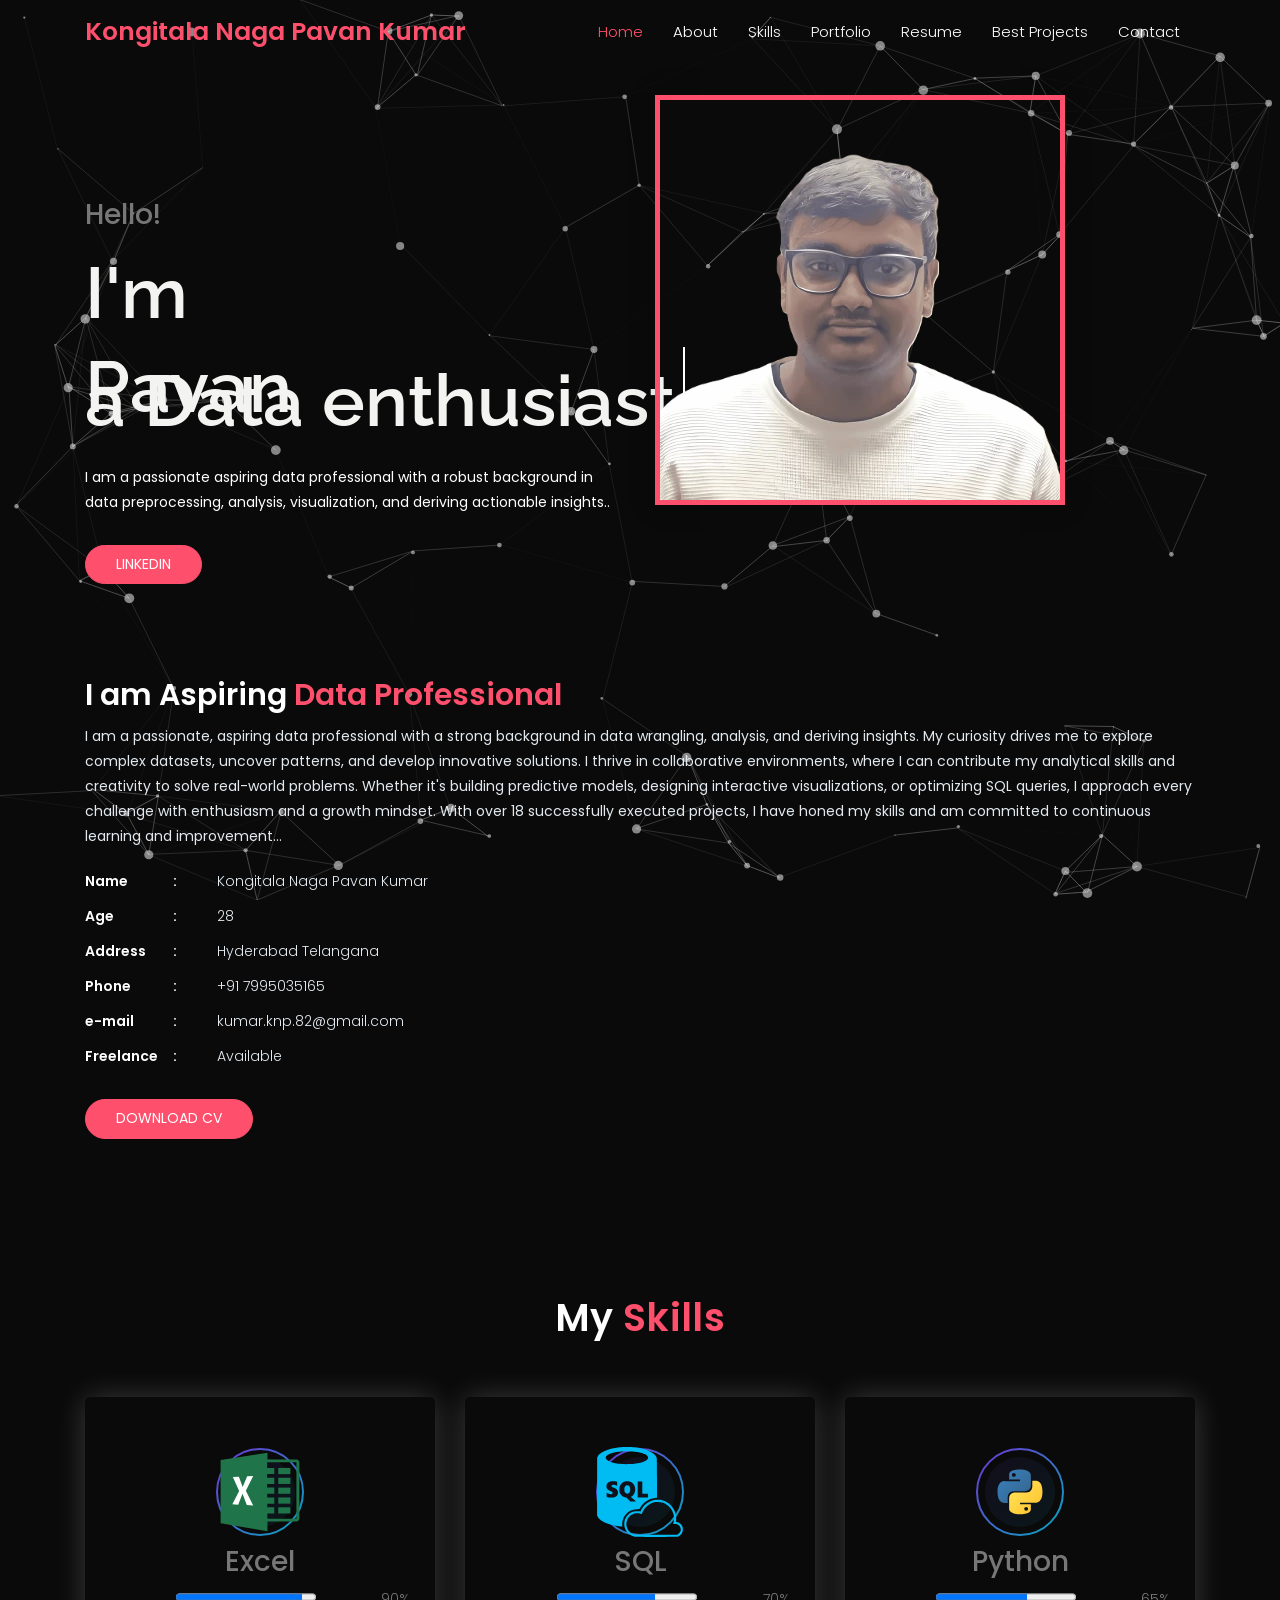
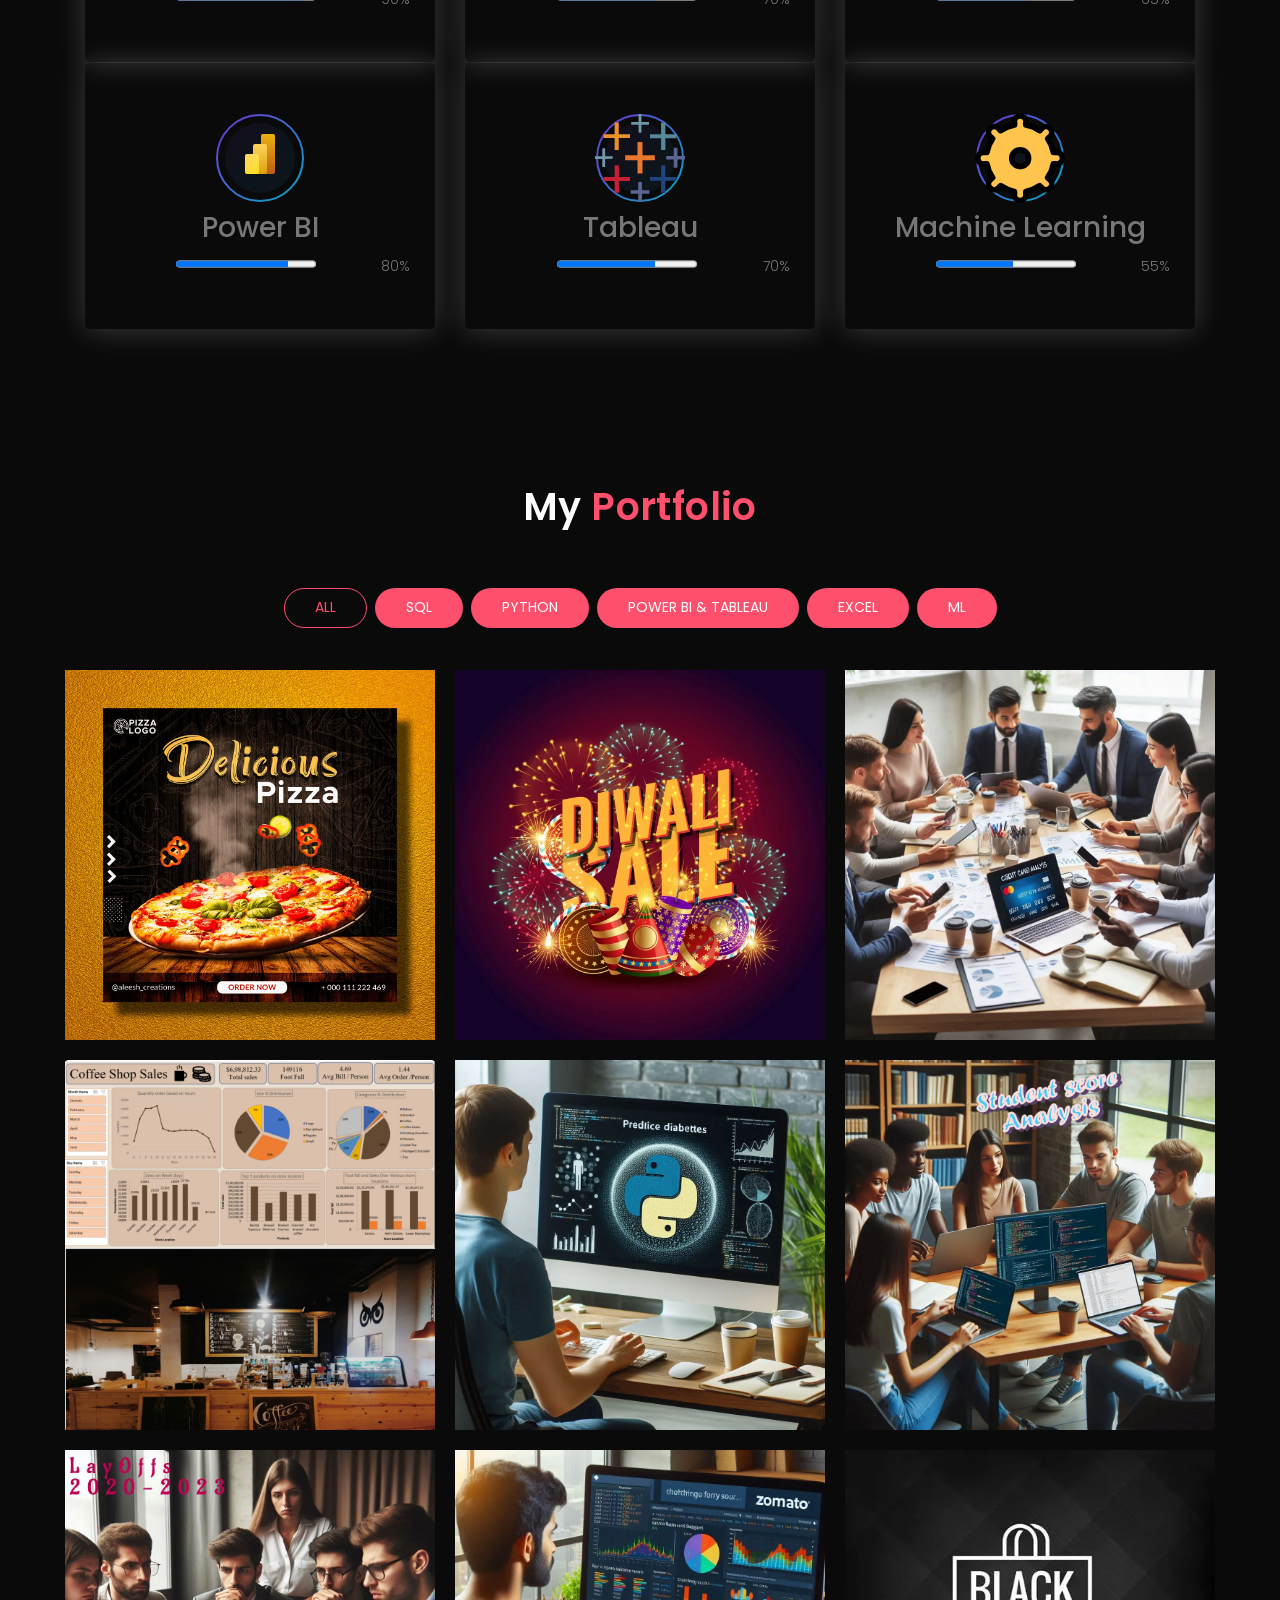
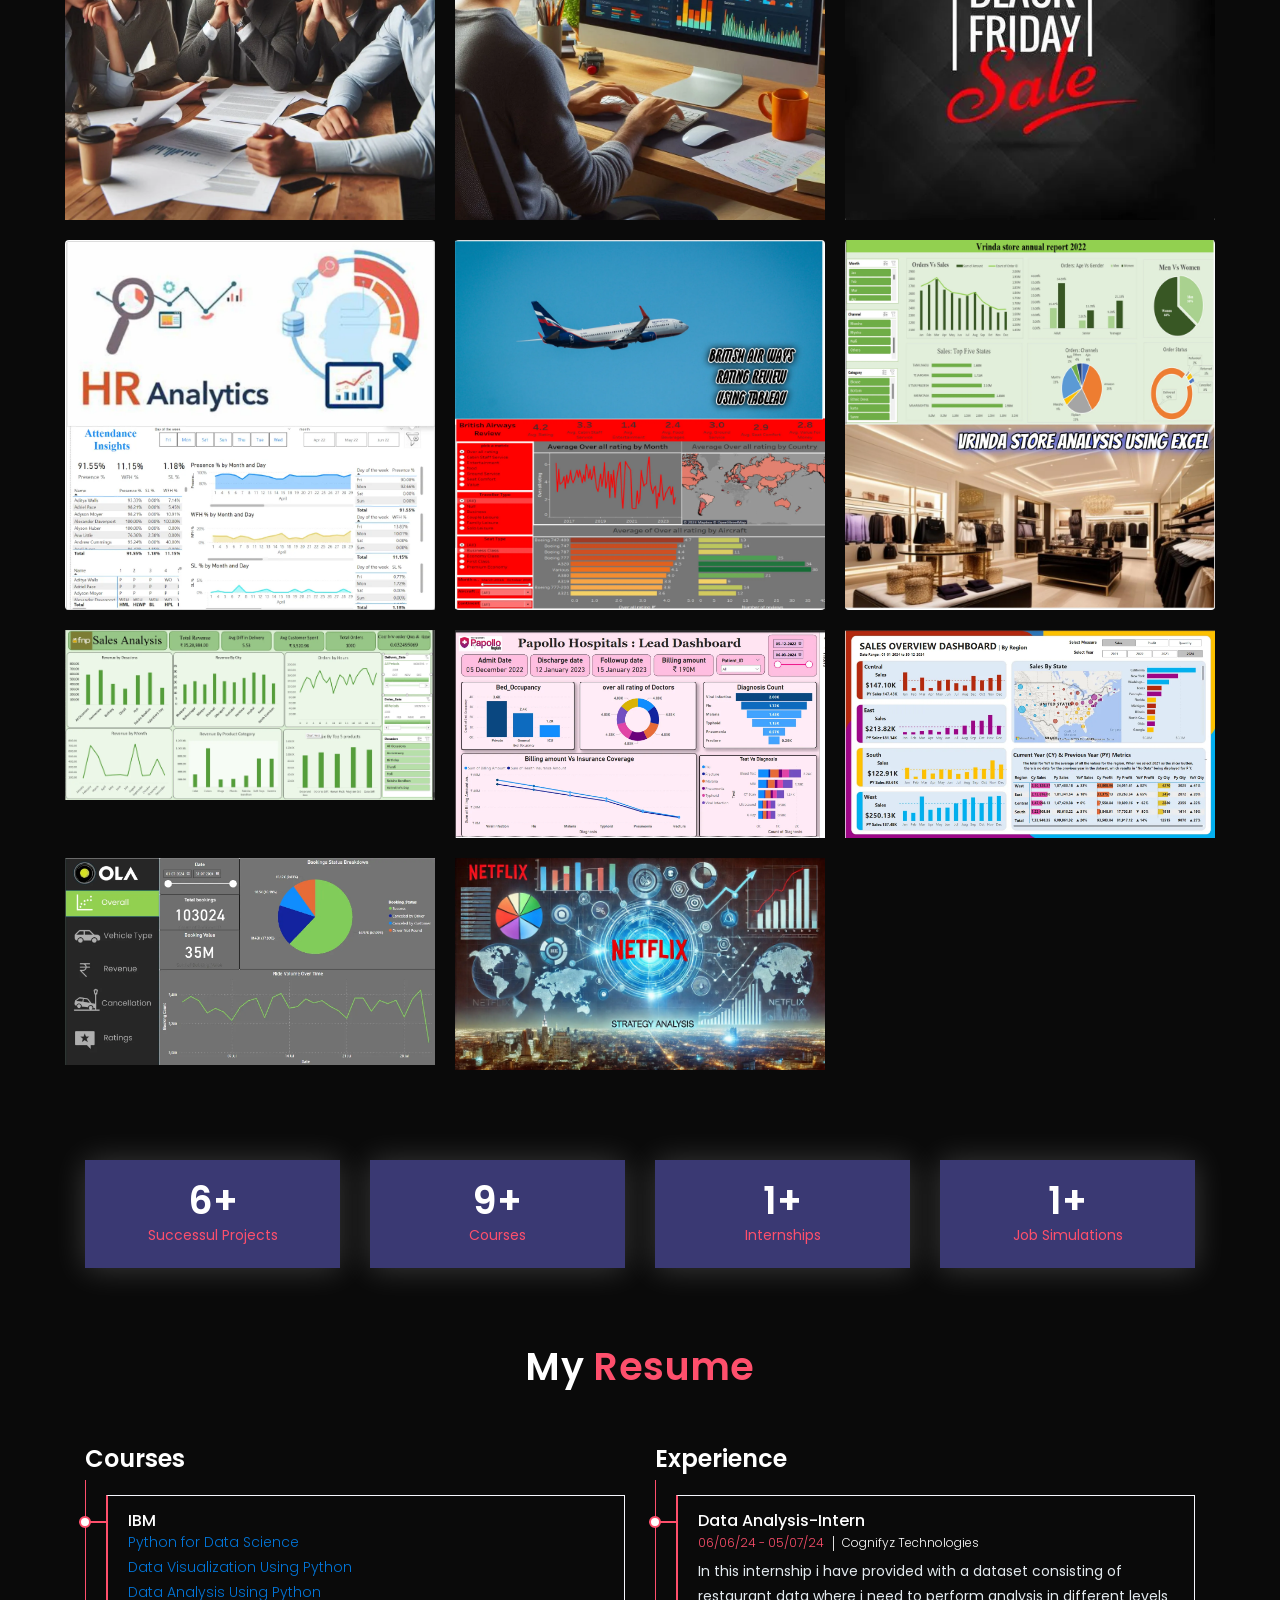
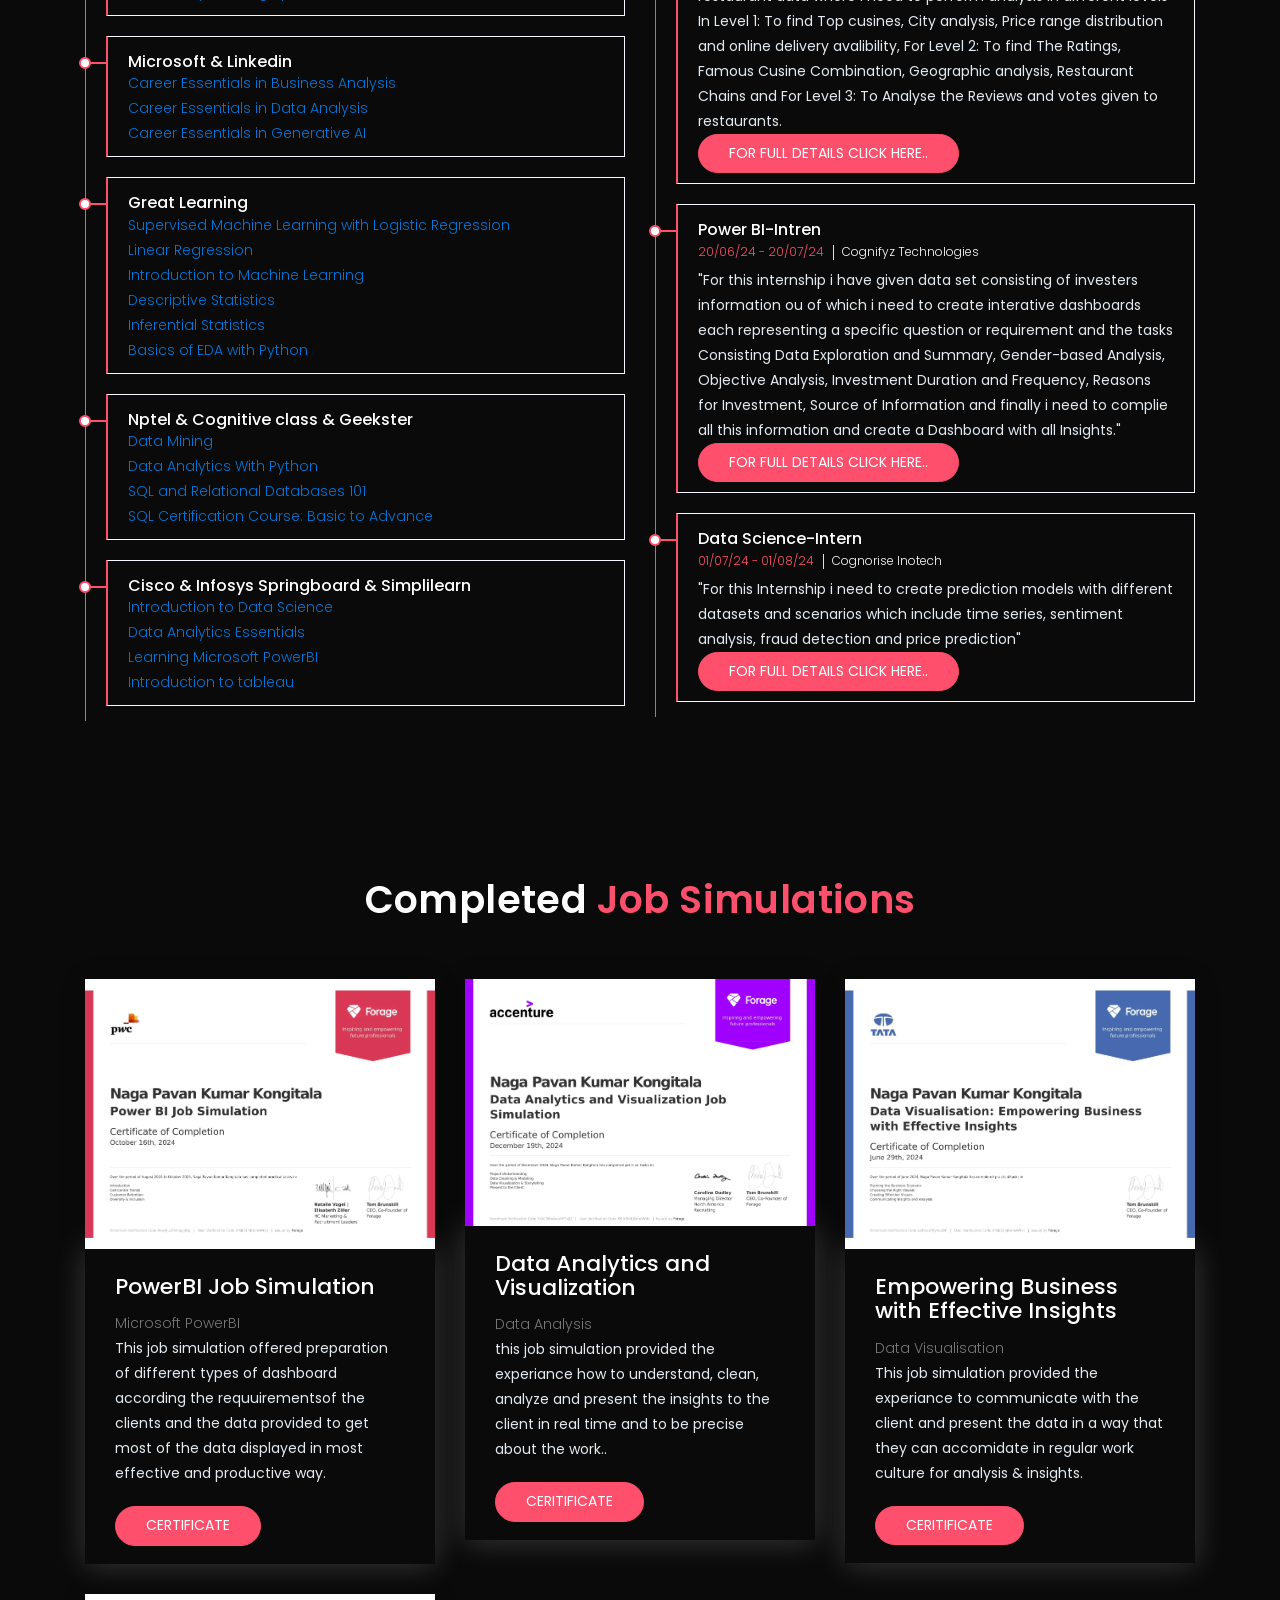
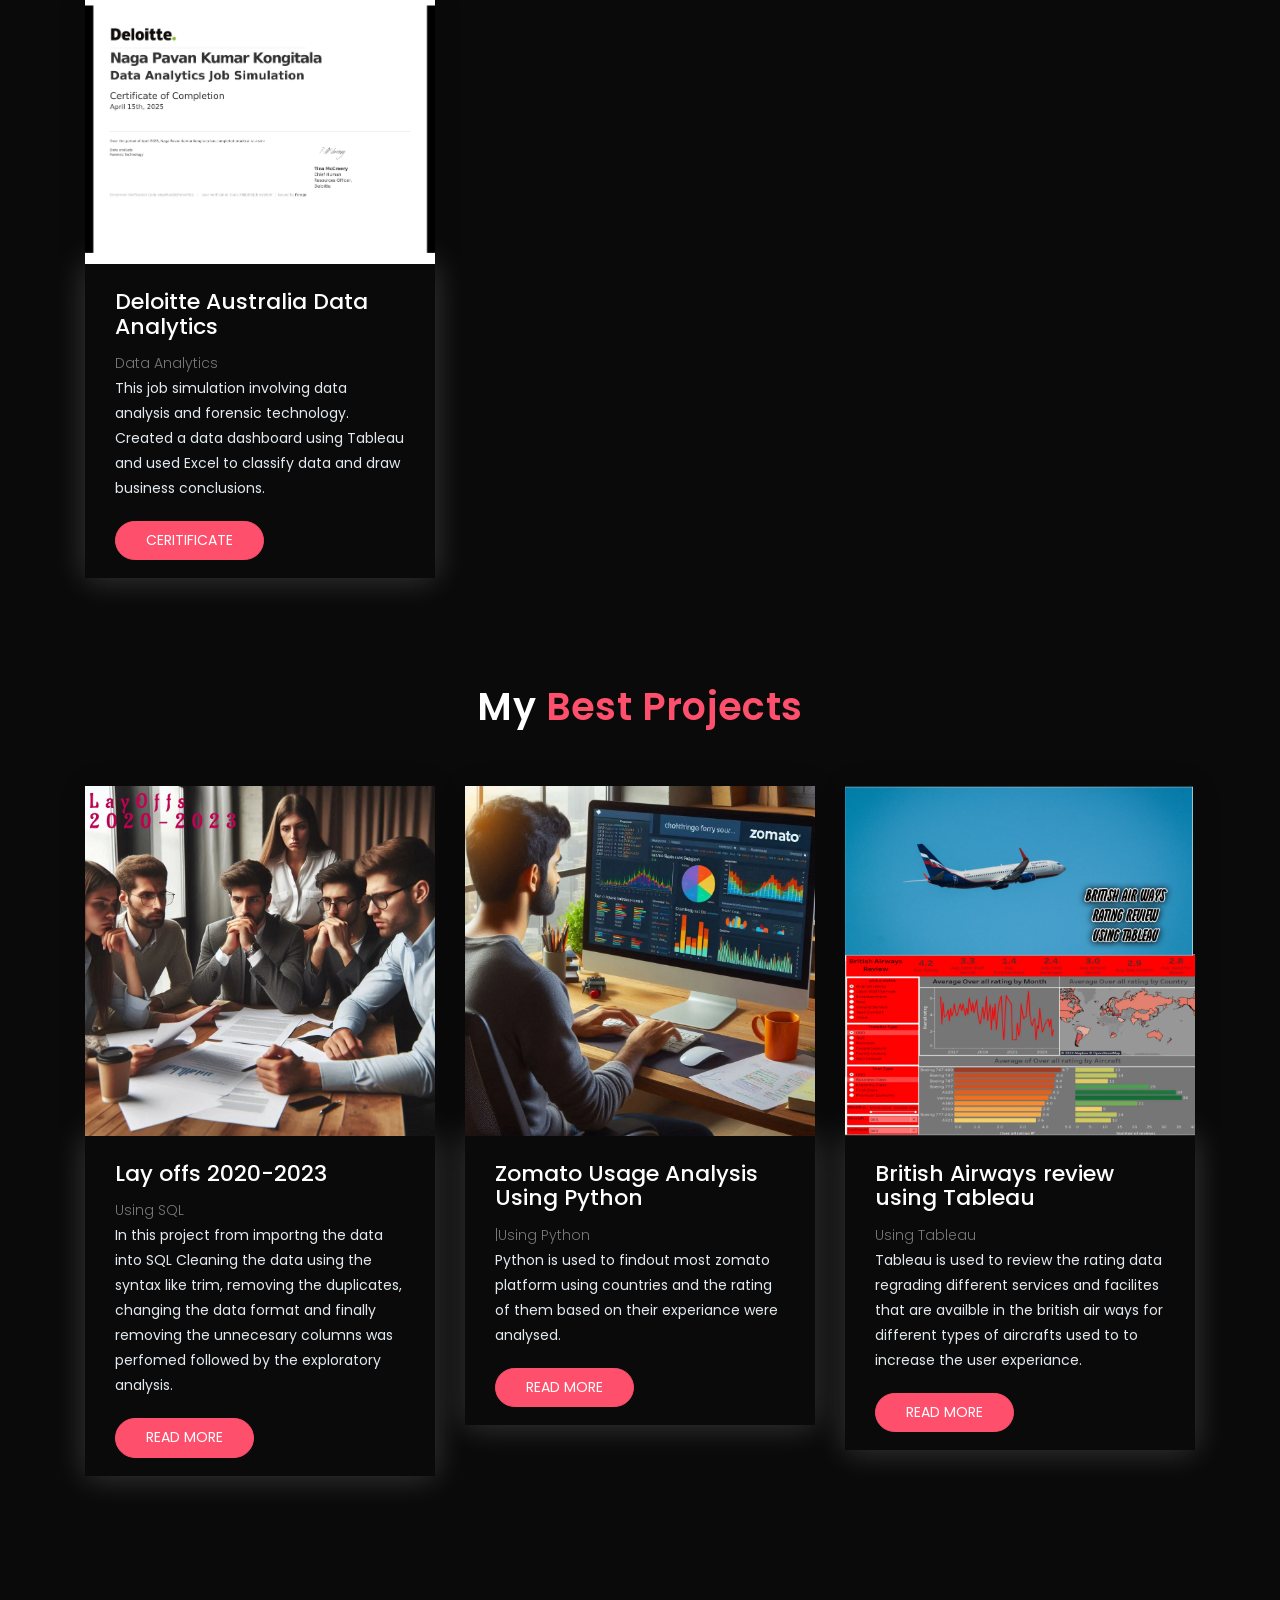
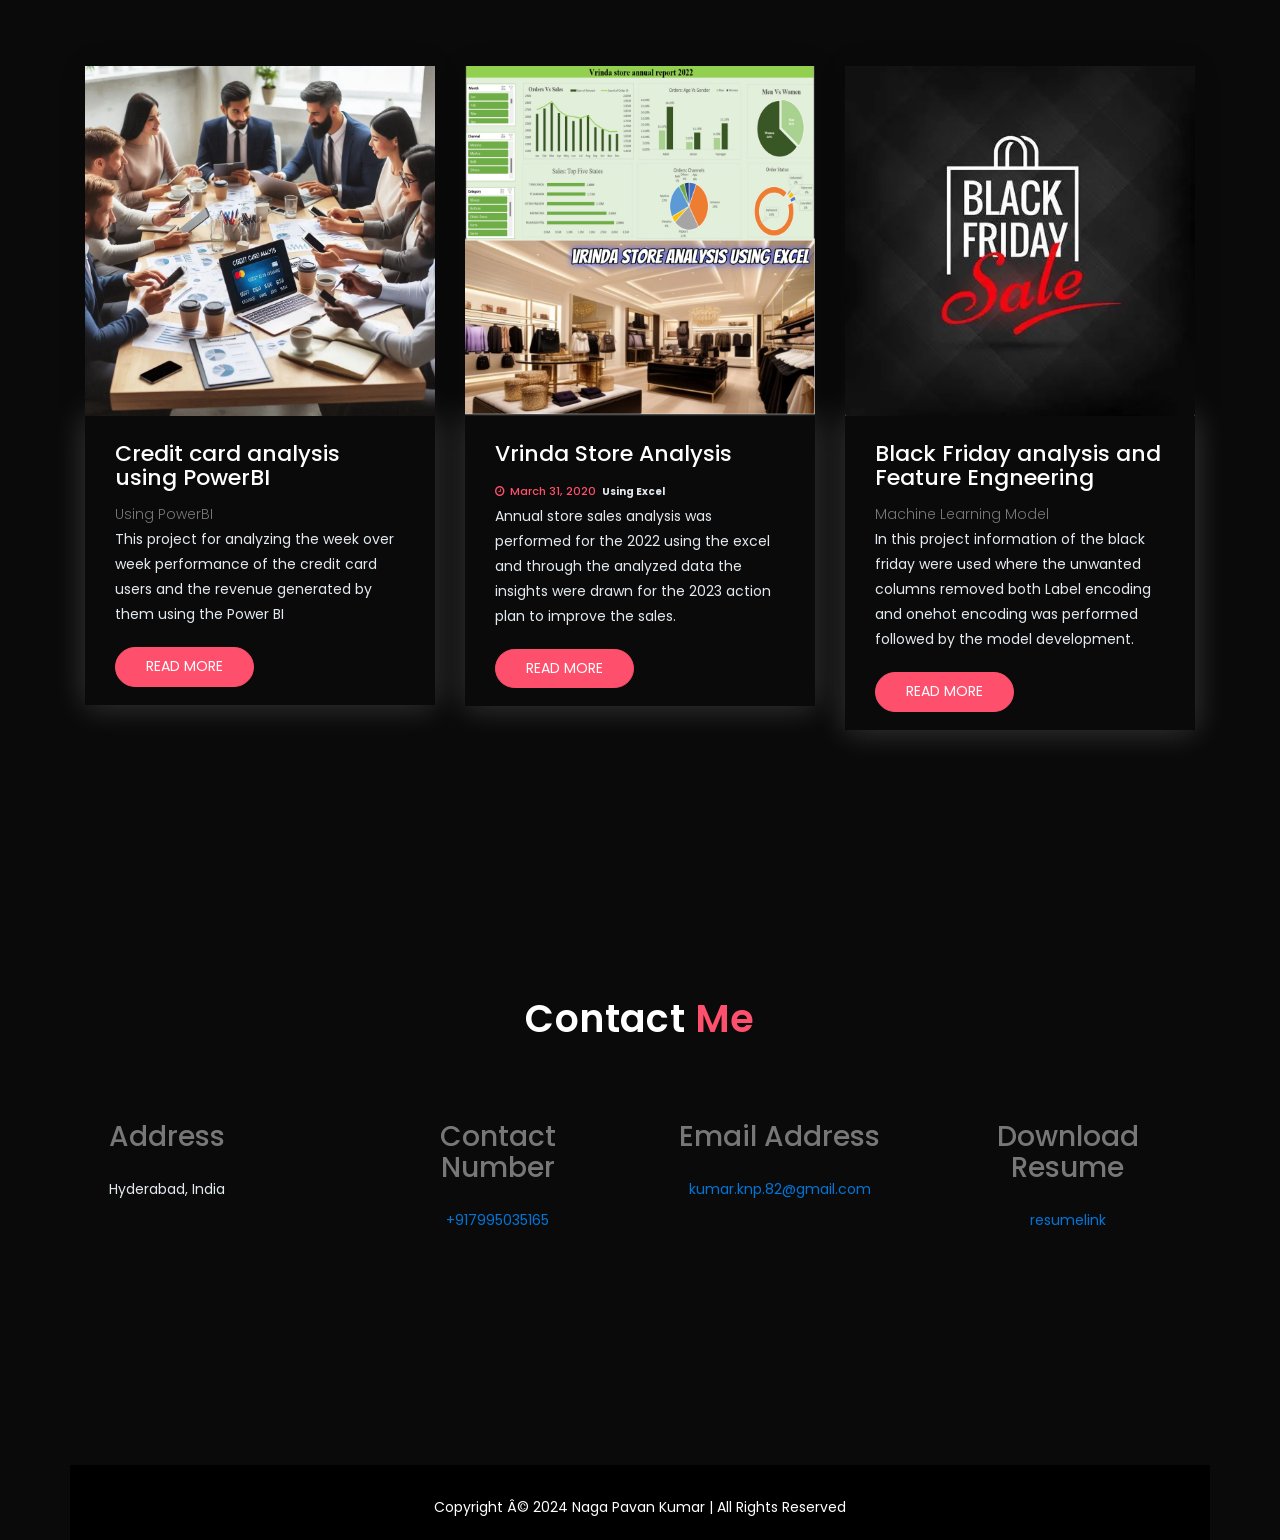
==== index.html @ a01b53dc "Phase 1: stabilize markup, links, assets and portfolio filtering" ====
<!DOCTYPE html>
<html lang="en">

	<head>
		<!-- Required meta tags -->
		<meta charset="utf-8">
		<meta name="viewport" content="width=device-width, initial-scale=1, shrink-to-fit=no">

		<title>Naga Pavan Kumar Personal Portfolio</title>
		<link href="https://fonts.googleapis.com/css?family=Poppins:300i,400,400i,500,600,700,800" rel="stylesheet">
		<link href="https://fonts.googleapis.com/css?family=Raleway:300,400,500,600,700,800&display=swap" rel="stylesheet">
		<!-- Bootstrap CSS -->
		<link rel="stylesheet" type="text/css" href="assets/css/bootstrap.min.css" >	
		
		<!--Favicon for this site -->
		<link rel="icon" type="image/svg+xml" href="assets/img/favicon.svg"/>
		
		<!-- Fonts -->
		<link rel="stylesheet" type="text/css" href="assets/fonts/font-awesome.min.css">
		
		<!-- Icon -->
		<link rel="stylesheet" type="text/css" href="assets/fonts/simple-line-icons.css">
		
		<!-- Slicknav -->
		<link rel="stylesheet" type="text/css" href="assets/css/slicknav.css">
		
		<!-- Owl-carousel -->
		<link rel="stylesheet" type="text/css" href="assets/css/owl.carousel.min.css">
		<link rel="stylesheet" type="text/css" href="assets/css/owl.theme.default.min.css">
		
		<!-- Nivo Lightbox -->
		<link rel="stylesheet" type="text/css" href="assets/css/nivo-lightbox.css" >
		
		<!-- Text-animated -->
		<link rel="stylesheet" type="text/css" href="assets/css/animated-headline.css" >
		
		<!-- Normalize -->
		<link rel="stylesheet" type="text/css" href="assets/css/normalize.css">
		
		<!-- Animate -->
		<link rel="stylesheet" type="text/css" href="assets/css/animate.css">
		
		<!-- Main Style -->
		<link rel="stylesheet" type="text/css" href="assets/css/main.css">
		
		<!-- Responsive Style -->
		<link rel="stylesheet" type="text/css" href="assets/css/responsive.css">					
		<!-- HTML5 shim and Respond.js IE8 support of HTML5 elements and media queries -->
		<!-- WARNING: Respond.js doesn't work if you view the page via file:// -->
		<!--[if lt IE 9]>
		  <script src="https://oss.maxcdn.com/html5shiv/3.7.2/html5shiv.min.js"></script>
		  <script src="https://oss.maxcdn.com/respond/1.4.2/respond.min.js"></script>
		<![endif]-->
	</head>
  
	<body data-spy="scroll" data-offset="80">

		<!-- START PRELOADER -->
			<div class="preloader">
				<div class="spinner">
					<div class="double-bounce1"></div>
					<div class="double-bounce2"></div>
				</div>
			</div>
		<!-- END PRELOADER -->		
		
		<!-- START NAVBAR -->
		  <nav class="navbar navbar-toggleable-sm fixed-top navbar-light bg-faded site-navigation">
			<div class="container">
			  <a class="navbar-brand" href="index.html"><p>Kongitala Naga Pavan Kumar</p></a>          
			  <button class="navbar-toggler" type="button" data-toggle="collapse" data-target="#navbarCollapse" aria-controls="navbarCollapse" aria-expanded="false" aria-label="Toggle navigation">
				<span class="navbar-toggler-icon"></span>
			  </button>
			  <div class="collapse navbar-collapse justify-content-end" id="navbarCollapse">
				<ul class="navbar-nav">
				  <li class="nav-item"><a class="nav-link" href="#home">Home</a></li>
				  <li class="nav-item"><a class="nav-link" href="#about">About</a></li>
				  <li class="nav-item"><a class="nav-link" href="#services">Skills</a></li>				
				  <li class="nav-item"><a class="nav-link" href="#portfolio">Portfolio</a></li>
				  <li class="nav-item"><a class="nav-link" href="#resume">Resume</a></li>			
				  <li class="nav-item"><a class="nav-link" href="#best-projects">Best Projects</a></li>
				  <li class="nav-item"><a class="nav-link" href="#contact">Contact</a></li>
				</ul>
			  </div>
			</div>
		  </nav>      
		<!-- END NAVBAR -->
		
		<!-- Hero Area Start -->
		<section id="home" class="gray_bg">
			<div id="particles-js"></div>
			<div class="container">
				<div class="row">
					<div class="col-lg-6 col-md-6">
						<div class="banner_content">
							<h3>Hello!</h3>
							<h1 class="cd-headline clip script-font">
								<span class="fw_600">I'm</span>
								<span class="cd-words-wrapper">
									<b class="is-visible fw_600">Pavan</b>
									<b class="fw_600">a Data enthusiast</b>
									<b class="fw_600">an Endless Learner</b>
								</span>
							</h1>
							<p>I am a passionate aspiring data professional with a robust background in data preprocessing, analysis, visualization, and deriving actionable insights..</p>
							<a href="https://www.linkedin.com/in/naga-pavan-kumar-kongitala-ilu3516to/" class="btn btn-secondary banner_btn">LINKEDIN</a>
						</div>
					</div>
					<div class="col-lg-6 col-md-6">
						<div class="about-image" style="margin-top: 70px;">
                            <img src="assets/img/port.webp" alt="Kongitala Naga Pavan Kumar">
                        </div>
					</div>
				</div>
			</div>
			
		</section>
		<!-- Hero Area End -->
		
		<!-- About Section Start -->
        <section id="about" class="gray_bg section-padding about-area ptb-100">
            <div class="container">
                <div class="row align-items-center">
                   
                    <div class="col-lg-12 col-md-8">
                        <div class="about-content">
                            <h3>I am Aspiring <span>Data Professional</span></h3>
                            <p>I am a passionate, aspiring data professional with a strong background in data wrangling, analysis, and deriving insights. My curiosity drives me to explore complex datasets, uncover patterns, and develop innovative solutions. I thrive in collaborative environments, where I can contribute my analytical skills and creativity to solve real-world problems. Whether it's building predictive models, designing interactive visualizations, or optimizing SQL queries, I approach every challenge with enthusiasm and a growth mindset. With over 18 successfully executed projects, I have honed my skills and am committed to continuous learning and improvement...</p>

                            <div class="about-profile">
								<ul class="admin-profile">
								  <li><span class="pro-title"> Name </span> <span class="pro-detail">Kongitala Naga Pavan Kumar</span></li>
								  <li><span class="pro-title"> Age </span> <span class="pro-detail">28</span></li>
								  <li><span class="pro-title"> Address </span> <span class="pro-detail">Hyderabad Telangana</span></li>
								  <li><span class="pro-title"> Phone </span> <span class="pro-detail">+91 7995035165</span></li>
								  <li><span class="pro-title"> e-mail </span> <span class="pro-detail">kumar.knp.82@gmail.com</span></li>					
								  <li><span class="pro-title"> Freelance </span> <span class="pro-detail">Available</span></li>
								</ul>
							</div>
                            <a href="assets/pdf/CV.pdf" class="btn btn-secondary about_btn">Download CV</a>
                        </div>
                    </div>
                </div>
            </div>
        </section>
        <!-- About Section End -->        

		<!-- Services Section Start -->
		<section id="services" class="gray_bg services section-padding">
			<h2 class="section-title wow flipInX" data-wow-delay="0.4s">My <span>Skills</span></h2>
			<div class="container">
				<div class="row">
					<!-- Services item -->
					<div class="col-lg-4 col-md-6 col-xs-12">
						<div class="services-item wow fadeInDown" data-wow-delay="0.3s">
							<div class="icon">
								<img src="assets/img/service/excel.svg" alt="Microsoft Excel"/>
							</div>
							<div class="services-content">
								<h3>Excel</h3>
								<span></span> <span class="pull-right">90%</span>
								<progress value="90" min="0" max="100">90%</progress>
							</div>
						</div>
					</div>
				  <!-- Services item -->
					<div class="col-lg-4 col-md-6 col-xs-12">
						<div class="services-item wow fadeInDown" data-wow-delay="0.6s">
							<div class="icon">
								<img src="assets/img/service/sql.svg" alt="SQL"/>
							</div>
							<div class="services-content">
								<h3>SQL</h3>
								<span></span> <span class="pull-right">70%</span>
								<progress value="70" min="0" max="100">70%</progress>
							</div>
						</div>
					</div>
					<!-- Services item -->
					<div class="col-lg-4 col-md-6 col-xs-12">
						<div class="services-item wow fadeInDown" data-wow-delay="0.9s">
							<div class="icon">
								<img src="assets/img/service/python.svg" alt="Python"/>
							</div>
							<div class="services-content">
								<h3>Python</h3>
								<span></span> <span class="pull-right">65%</span>
								<progress value="65" min="0" max="100">65%</progress>
							</div>
						</div>
					</div>
					<!-- Services item -->
					<div class="col-lg-4 col-md-6 col-xs-12">
						<div class="services-item wow fadeInDown" data-wow-delay="0.6s">
							<div class="icon">
								<img src="assets/img/service/powerbi.png" alt="Power BI"/>
							</div>
							<div class="services-content">
								<h3>Power BI</h3>
								<span></span> <span class="pull-right">80%</span>
								<progress value="80" min="0" max="100">80%</progress>
							</div>
						</div>
					</div>
					<!-- Services item -->
					<div class="col-lg-4 col-md-6 col-xs-12">
						<div class="services-item wow fadeInDown" data-wow-delay="0.6s">
							<div class="icon">
								<img src="assets/img/service/tableau.svg" alt="Tableau"/>
							</div>
							<div class="services-content">
								<h3>Tableau</h3>
								<span></span> <span class="pull-right">70%</span>
								<progress value="70" min="0" max="100">70%</progress>
							</div>
						</div>
					</div>
					<!-- Services item -->
					<div class="col-lg-4 col-md-6 col-xs-12">
						<div class="services-item wow fadeInDown" data-wow-delay="0.6s">
							<div class="icon">
								<img src="assets/img/service/ml.svg" alt="Machine Learning"/>
							</div>
							<div class="services-content">
								<h3>Machine Learning</h3>
								<span></span> <span class="pull-right">55%</span>
								<progress value="55" min="0" max="100">55%</progress>
							</div>
						</div>
					</div>
				</div>
			</div>
		</section>
		<!-- Services Section End -->
		

		<!-- Portfolio Section -->
			<section id="portfolio" class="gray_bg section-padding">
				<!-- Container Starts -->
				<div class="container">        
					<h2 class="section-title wow flipInX" data-wow-delay="0.4s">My <span>Portfolio</span></h2>
					<div class="row">          
						<div class="col-md-12">
							<!-- Portfolio Controller/Buttons -->
							<div class="controls text-center">
							  <button type="button" class="filter active btn btn-common" data-filter="all" aria-pressed="true">
								All 
							  </button>
							  <button type="button" class="filter btn btn-common" data-filter=".SQL" aria-pressed="false">
								SQL 
							  </button>
							  <button type="button" class="filter btn btn-common" data-filter=".Python" aria-pressed="false">
								Python
							  </button>
							  <button type="button" class="filter btn btn-common" data-filter=".PowerBI" aria-pressed="false">
								Power BI &amp; Tableau 
							  </button>
							  <button type="button" class="filter btn btn-common" data-filter=".Excel" aria-pressed="false">
								Excel 
							  </button>
							  <button type="button" class="filter btn btn-common" data-filter=".ML" aria-pressed="false">
								ML 
							  </button>
							</div>
							<!-- Portfolio Controller/Buttons Ends-->
						</div>

						<!-- Portfolio Recent Projects -->
						<div id="portfolio-grid">
							<div class="row">
								<div class="col-sm-6 col-md-4 col-lg-4 col-xl-4 mix SQL">
									<div class="portfolio-item">
										<div class="shot-item">
											<img src="assets/img/ser1.webp" alt="EDA of Pizza sales using SQL dashboard" />  
											<div class="overlay">
												<div class="icons">
												  <a class="lightbox preview" href="assets/pdf/pizza.pdf">
													<i class="icon-eye"></i>
												  </a>
												  <a class="link" href="https://github.com/Nagapavankumarkongitala/pizza_sales_2015" target="_blank">
													<i class="icon-link"></i>
												  </a>
												  <p>EDA of Pizza sales Using SQl</p>
												  <p>Analyzed pizza sales using advanced SQL queires to identify best selling pizzas, revenue generated and many more.</p>
												</div>
											</div>
										</div>               
									</div>
								</div>
								<div class="col-sm-6 col-md-4 col-lg-4 col-xl-4 mix Python">
									<div class="portfolio-item">
										<div class="shot-item">
											<img src="assets/img/ser2.webp" alt="Diwali sales data analysis using Python"/> 
											<div class="overlay">
												<div class="icons">
												  <a class="lightbox preview" href="assets/pdf/diwali sales.pdf">
													<i class="icon-eye"></i>
												  </a>
												  <a class="link" href="https://github.com/Nagapavankumarkongitala/Diwali_sales/blob/main/diwali_sales.ipynb" target="_blank">
													<i class="icon-link"></i>
												  </a>
												  <p>Data Analysis using Python</p>
												  <p>Performed exploratory data analysis on diwali sales data using Python to improve the customer experience.</p>
												</div>
											</div>
										</div>               
									</div>
								</div>
								<div class="col-sm-6 col-md-4 col-lg-4 col-xl-4 mix PowerBI">
									<div class="portfolio-item">
										<div class="shot-item">
											<img src="assets/img/credit.webp" alt="Credit card analysis using Power BI dashboard"/> 
											<div class="overlay">
												<div class="icons">
												  <a class="lightbox preview" href="assets/pdf/Credit card.pdf">
													<i class="icon-eye"></i>
												  </a>
												  <a class="link" href="https://github.com/Nagapavankumarkongitala/Credit_card_analysis_using_BI" target="_blank">
													<i class="icon-link"></i>
												  </a>
												  <p>Credit card analysis using PowerBI</p>
												  <p>This project for analyzing the week over week performance of the credit card users and the revenue generated by them using the Power BI.</p>
												</div>
											</div>
										</div>               
									</div>
								</div>
								<div class="col-sm-6 col-md-4 col-lg-4 col-xl-4 mix Excel">
									<div class="portfolio-item">
										<div class="shot-item">
											<img src="assets/img/coffee.webp" alt="Coffee shop sales analysis dashboard" /> 
											<div class="overlay">
												<div class="icons">
												  <a class="lightbox preview" href="assets/pdf/Coffee shop.pdf">
													<i class="icon-eye"></i>
												  </a>
												  <a class="link" href="https://github.com/Nagapavankumarkongitala/Coffee_shop_sales_analysis" target="_blank">
													<i class="icon-link"></i>
												  </a>
												  <p>CoffeeShop Sales Analysis Using Excel</p>
												  <p>Excel is used to analyze the coffee shop sales to find the most selling hours, coffee type, store and many more and created a dashboard for visual representation.</p>
												</div>
											</div>
										</div>               
									</div>
								</div>
								<div class="col-sm-6 col-md-4 col-lg-4 col-xl-4 mix ML">
									<div class="portfolio-item">
										<div class="shot-item">
											<img src="assets/img/dia.webp" alt="Diabetic prediction using Naive Bayes model" /> 
											<div class="overlay">
												<div class="icons">
												  <a class="lightbox preview" href="assets/pdf/diabetics prediction by naive bayes.pdf">
													<i class="icon-eye"></i>
												  </a>
												  <a class="link" href="https://github.com/Nagapavankumarkongitala/diabetics_prediction_by_naive-bayes/blob/main/diabetics%20prediction%20by%20naive%20bayes.ipynb" target="_blank">
													<i class="icon-link"></i>
												  </a>
												  <p>Diabetic Prediction Using Naive Bayes</p>
												  <p>Developed a ML model to predict the diabetic chance in patients by using Naive Bayes.</p>
												</div>
											</div>
										</div>               
									</div>
								</div>
								<div class="col-sm-6 col-md-4 col-lg-4 col-xl-4 mix Python">
									<div class="portfolio-item">
										<div class="shot-item">
											<img src="assets/img/Student.webp" alt="Student score analysis dashboard"/>
											<div class="overlay">
												<div class="icons">
												  <a class="lightbox preview" href="assets/pdf/st-analysis_1.pdf">
													<i class="icon-eye"></i>
												  </a>
												  <a class="link" href="https://github.com/Nagapavankumarkongitala/Student_Score_analysis" target="_blank">
													<i class="icon-link"></i>
												  </a>
												  <p>Student Score Analysis</p>
												  <p>This project is for analysis of different factors affecting student scores using python</p> 
												</div>
											</div>
										</div>               
									</div>
								</div>
								<div class="col-sm-6 col-md-4 col-lg-4 col-xl-4 mix SQL">
									<div class="portfolio-item">
										<div class="shot-item">
											<img src="assets/img/layoff.webp" alt="Lay offs 2020-2023 analysis dashboard"/>
											<div class="overlay">
												<div class="icons">
												  <a class="lightbox preview" href="assets/pdf/LAYOFFS 2023.pdf">
													<i class="icon-eye"></i>
												  </a>
												  <a class="link" href="https://github.com/Nagapavankumarkongitala/layoffs_2020-2023" target="_blank">
													<i class="icon-link"></i>
												  </a>
												  <p>Lay offs 2020-2023 Analysis Using SQL</p>
												  <p>This is a End to End project is for analysis companies how layed off employess from 2020 -2023 using SQL for cleaning data and performing Analysis.</p> 
												</div>
											</div>
										</div>               
									</div>
								</div>
								<div class="col-sm-6 col-md-4 col-lg-4 col-xl-4 mix Python">
									<div class="portfolio-item">
										<div class="shot-item">
											<img src="assets/img/zomato.webp" alt="Zomato usage analysis dashboard" /> 
											<div class="overlay">
												<div class="icons">
												<a class="lightbox preview" href="assets/pdf/zomato-analysis.pdf">
													<i class="icon-eye"></i>
												</a>
												<a class="link" href="https://github.com/Nagapavankumarkongitala/Zomato_analysis_Using-Python" target="_blank">
													<i class="icon-link"></i>
												</a>
												<p>Zomato Usage Analysis Using Python</p>
												<p>Python is used to findout most zomato platform using countries and the rating of them based on their experiance were analysed.</p>
												</div>
											</div>
										</div>               
									</div>
								</div>
								<div class="col-sm-6 col-md-4 col-lg-4 col-xl-4 mix Python ML">
									<div class="portfolio-item">
										<div class="shot-item">
											<img src="assets/img/black.webp" alt="Black Friday analysis dashboard" /> 
											<div class="overlay">
												<div class="icons">
												<a class="lightbox preview" href="assets/pdf/black.pdf">
													<i class="icon-eye"></i>
												</a>
												<a class="link" href="https://github.com/Nagapavankumarkongitala/Black_Friday" target="_blank">
													<i class="icon-link"></i>
												</a>
												<p>Black Friday analysis and Feature Engneering</p>
												<p>In this project information of the black friday were used where the unwanted columns removed both Label encoding and onehot encoding was performed followed by the model development</p>
												</div>
											</div>
										</div>               
									</div>
								</div>
								<div class="col-sm-6 col-md-4 col-lg-4 col-xl-4 mix PowerBI">
									<div class="portfolio-item">
										<div class="shot-item">
											<img src="assets/img/hr.webp" alt="HR analysis using Power BI dashboard"/>
											<div class="overlay">
												<div class="icons">
												<a class="lightbox preview" href="assets/pdf/hr.pdf">
													<i class="icon-eye"></i>
												</a>
												<a class="link" href="https://github.com/Nagapavankumarkongitala/HR_analytics" target="_blank">
													<i class="icon-link"></i>
												</a>
												<p>HR Analysis using PowerBI</p>
												<p>This project is for analysis of leave pattern of the employees and the kind of leaves they are applying over time to plan the team gatherings, project launches and to plan the working hours and many more based upon the data.</p> 
												</div>
											</div>
										</div>               
									</div>
								</div>
								<div class="col-sm-6 col-md-4 col-lg-4 col-xl-4 mix PowerBI">
									<div class="portfolio-item">
										<div class="shot-item">
											<img src="assets/img/british.webp" alt="British Airways review using Tableau dashboard" /> 
											<div class="overlay">
												<div class="icons">
												<a class="lightbox preview" href="assets/pdf/british.pdf">
													<i class="icon-eye"></i>
												</a>
												<a class="link" href="https://github.com/Nagapavankumarkongitala/british_airways" target="_blank">
													<i class="icon-link"></i>
												</a>
												<p>British Airways review using Tableau</p>
												<p>Tableau is used to review the rating data regrading different services and facilites that are availble in the british air ways for different types of aircrafts used to to increase the user experiance.</p>
												</div>
											</div>
										</div>               
									</div>
								</div>
								<div class="col-sm-6 col-md-4 col-lg-4 col-xl-4 mix Excel">
									<div class="portfolio-item">
										<div class="shot-item">
											<img src="assets/img/vrinda.webp" alt="Vrinda store analysis dashboard" /> 
											<div class="overlay">
												<div class="icons">
												<a class="lightbox preview" href="assets/pdf/report.pdf">
													<i class="icon-eye"></i>
												</a>
												<a class="link" href="https://github.com/Nagapavankumarkongitala/vrinda_store_analysis" target="_blank">
													<i class="icon-link"></i>
												</a>
												<p>Vrinda Store Analysis</p>
												<p>Annual store sales analysis was performed for the 2022 using the excel and through the analyzed data the insights were drawn for the 2023 action plan to improve the sales.</p>
												</div>
											</div>
										</div>               
									</div>
								</div>
								<div class="col-sm-6 col-md-4 col-lg-4 col-xl-4 mix Excel">
									<div class="portfolio-item">
										<div class="shot-item">
											<img src="assets/img/Dashboard.webp" alt="FNP sales analysis dashboard"/>
											<div class="overlay">
												<div class="icons">
												<a class="lightbox preview" href="assets/pdf/fnp.pdf">
													<i class="icon-eye"></i>
												</a>
												<a class="link" href="https://github.com/Nagapavankumarkongitala/fnp_sales_analysis" target="_blank">
													<i class="icon-link"></i>
												</a>
												<p>Fnp Sales Analysis</p>
												<p>This sales analysis dashboard provides a comprehensive and insightful view of the company's performance across various dimensions, including revenue, customer behavior, and product categories. The detailed breakdown by occasions, cities, months, and top products highlights key areas of success and opportunities for improvement.</p> 
												</div>
											</div>
										</div>               
									</div>
								</div>
								<div class="col-sm-6 col-md-4 col-lg-4 col-xl-4 mix PowerBI">
									<div class="portfolio-item">
										<div class="shot-item">
											<img src="assets/img/health.webp" alt="Papollo Hospitals lead dashboard" /> 
											<div class="overlay">
												<div class="icons">
												<a class="lightbox preview" href="https://github.com/Nagapavankumarkongitala/Papollo-Hospitals-Lead-Dashboard/tree/main">
													<i class="icon-eye"></i>
												</a>
												<a class="link" href="https://github.com/Nagapavankumarkongitala/Papollo-Hospitals-Lead-Dashboard/tree/main" target="_blank">
													<i class="icon-link"></i>
												</a>
												<p>Papollo Hospitals : Lead Dashboard </p>
												<p>The Papollo Hospitals dashboard offers a holistic view of the hospital's performance, patient care, and financial metrics. With high occupancy rates, consistently excellent doctor ratings, and insights into common diagnoses, the dashboard equips healthcare professionals with the data they need to make informed decisions.</p>
												</div>
											</div>
										</div>               
									</div>
								</div>
								<div class="col-sm-6 col-md-4 col-lg-4 col-xl-4 mix PowerBI">
									<div class="portfolio-item">
										<div class="shot-item">
											<img src="assets/img/dashboard1.webp" alt="Sales overview dashboard" /> 
											<div class="overlay">
												<div class="icons">
												<a class="lightbox preview" href="assets/pdf/sales BI.pdf">
													<i class="icon-eye"></i>
												</a>
												<a class="link" href="https://github.com/Nagapavankumarkongitala/Sales_overview_Dashboard/tree/main" target="_blank">
													<i class="icon-link"></i>
												</a>
												<p>Sales Overview 2021-2024</p>
												<p>The Sales Overview Dashboard offers a comprehensive analysis of sales performance across various regions and states. It highlights key metrics such as current year (CY) sales, previous year (PY) sales, profit, and quantity, along with their year-over-year (YoY) changes. The dashboard uses detailed DAX formulas to calculate these metrics, enabling insightful comparisons and trends analysis..</p>
												</div>
											</div>
										</div>               
									</div>
								</div>
								<div class="col-sm-6 col-md-4 col-lg-4 col-xl-4 mix SQL PowerBI">
									<div class="portfolio-item">
										<div class="shot-item">
											<img src="assets/img/overall.webp" alt="Ola data analytics dashboard" /> 
											<div class="overlay">
												<div class="icons">
												<a class="lightbox preview" href="assets/pdf/ola_data_analytics.pdf">
													<i class="icon-eye"></i>
												</a>
												<a class="link" href="https://github.com/Nagapavankumarkongitala/Ola_Data_Analytics" target="_blank">
													<i class="icon-link"></i>
												</a>
												<p>Ola Data Analytics</p>
												<p>this project covers the SQL And PowerBI where the SQL queries and Power BI DashBoard was prepared to analyse the customer rating cancellation rate and over all performance of drivers to drive the future planning.</p>
												</div>
											</div>
										</div>               
									</div>
								</div>
								<div class="col-sm-6 col-md-4 col-lg-4 col-xl-4 mix Python">
									<div class="portfolio-item">
										<div class="shot-item">
											<img src="assets/img/netflix.webp" alt="Netflix strategy analysis dashboard" /> 
											<div class="overlay">
												<div class="icons">
												<a class="lightbox preview" href="https://github.com/Nagapavankumarkongitala/Netflix_strategy_analysis">
													<i class="icon-eye"></i>
												</a>
												<a class="link" href="https://github.com/Nagapavankumarkongitala/Netflix_strategy_analysis" target="_blank">
													<i class="icon-link"></i>
												</a>
												<p>Netflix Strategy analysis</p>
												<p>Content Strategy Analysis means analyzing how content is created, released, distributed, and consumed to achieve specific goals, such as maximizing audience engagement, viewership, brand reach, or revenue.</p>
												</div>
											</div>
										</div>               
									</div>
								</div>
							</div>
						</div>
					</div>	
				</div>
				
				<!-- Container Ends -->
			</section>
		<!-- Portfolio Section Ends --> 
		
		<!-- Funfacts Section Start -->
        <section class="gray_bg funfacts-area pb_80 ">
            <div class="container">
                <div class="row">
                    <div class="col-lg-3 col-md-3">
                        <div class="funfact">
                            <i class="icofont-printer"></i>
                            <h3><span class="counterUp">12</span>+</h3>
                            <p>Successul Projects</p>
                        </div>
                    </div>

                    <div class="col-lg-3 col-md-3">
                        <div class="funfact">
                            <i class="icofont-users"></i>
                            <h3><span class="counterUp">18</span>+</h3>
                            <p>Courses</p>
                        </div>
                    </div>

                    <div class="col-lg-3 col-md-3">
                        <div class="funfact">
                            <i class="icofont-users-alt-5"></i>
                            <h3><span class="counterUp">3</span>+</h3>
                            <p>Internships</p>
                        </div>
                    </div>

                    <div class="col-lg-3 col-md-3">
                        <div class="funfact">
                            <i class="icofont-award"></i>
                            <h3><span class="counterUp">3</span>+</h3>
                            <p>Job Simulations</p>
                        </div>
                    </div>
                </div>
            </div>
        </section>
        <!-- Funfacts Section End -->
		
		<!-- Resume Section Start -->
		<section id="resume" class="gray_bg section-padding">
			<h2 class="section-title wow flipInX" data-wow-delay="0.4s">My <span>Resume</span></h2>
			<div class="container">
				<div class="row">
					<div class="col-lg-6 col-md-6  col-xs-12">
						<div class="block">
							<div class="block-title">
								<h3>Courses</h3>
							</div>
							
							<div class="timeline">
							  <!-- Education 1 -->
								<div class="timeline-item">
									<h4 class="item-title">IBM</h4>
									<ul>
									<li><a href="https://www.credly.com/badges/9fa0f614-43ae-43a1-94e2-294d07d2c429/linked_in_profile" target="_blank">Python for Data Science</a></li>
								    <li><a href="https://www.credly.com/badges/c782bd3c-c1a4-420f-83d7-c5f84005696b/linked_in_profile" target="_blank" rel="noopener noreferrer">Data Visualization Using Python</a></li>
								    <li><a href="https://www.credly.com/badges/b8260bd1-924a-4905-b3f8-159dfb4f73fb/linked_in_profile" target="_blank">Data Analysis Using Python</a></li>
									</ul>
								</div>
								<!-- / Education 1 -->

								<!-- Education 2 -->
								<div class="timeline-item">
									<h4 class="item-title">Microsoft &amp; Linkedin</h4>
									<ul>
									<li><a href="https://www.linkedin.com/learning/certificates/918304b99729e10b419e6a879a802c18ebde96206532d9a884c50e1b36b2ffbc" target="_blank">Career Essentials in Business Analysis</a></li>
									<li><a href="https://www.linkedin.com/learning/certificates/33deb8d14647d4e80c529c1dfd73445652be7ae9fc80939bfbd9c4dcd2d1283a" target="_blank">Career Essentials in Data Analysis</a></li>
									<li><a href="https://www.linkedin.com/learning/certificates/7a4f11ead317f072d569c15ecc3d8ed22b937c15a6c45ab0d3a050cde7267e79" target="_blank">Career Essentials in Generative AI</a></li>
									</ul>
								</div>
								<!-- / Education 2 -->

								<!-- Education 3 -->
								<div class="timeline-item">
									<h4 class="item-title">Great Learning</h4>
									<ul>
									<li><a href="https://drive.google.com/file/d/10PfkvRZwJBLDg3sbCaAiErDTaq3nN3yS/view?usp=sharing" target="_blank">Supervised Machine Learning with Logistic Regression</a></li>
									<li><a href="https://drive.google.com/file/d/1f51NVGjPpbdaa9L3coI-euSn8mraqOso/view?usp=sharing" target="_blank">Linear Regression</a></li>
									<li><a href="https://drive.google.com/file/d/1xsNp17BCQ0IAu_cirHkIEso1GEvVWpXr/view?usp=sharing" target="_blank">Introduction to Machine Learning</a></li>
									<li><a href="https://drive.google.com/file/d/1osFskLGmK1bOJgDal_tKjN_emqdnSF8u/view?usp=sharing" target="_blank">Descriptive Statistics</a></li>
									<li><a href="https://drive.google.com/file/d/1pWrvSYdFXNQ5SAm6VBAeb67j0Bqb9WfQ/view?usp=sharing" target="_blank">Inferential Statistics</a></li>
									<li><a href="https://drive.google.com/file/d/1YLdFcuJSKdZVIyY6Vn6h2ix2x-esfonS/view?usp=sharing" target="_blank">Basics of EDA with Python</a></li>
								</ul>
								</div>
								<!-- / Education 3 -->

								<!-- / Education 4 -->
								<div class="timeline-item">
									<h4 class="item-title">Nptel &amp; Cognitive class &amp; Geekster</h4>
									<ul>
									<li><a href="assets/pdf/datamining.pdf" target="_blank">Data Mining</a></li>
									<li><a href="https://drive.google.com/file/d/1Ha2UgEwoSRJheXhpDXvTmQTQcLTon3VN/view?usp=sharing" target="_blank">Data Analytics With Python</a></li>
									<li><a href="https://courses.cognitiveclass.ai/certificates/07b49888411f47a7a0bc4522f09902a9" target="_blank">SQL and Relational Databases 101</a></li>
									<li><a href="https://drive.google.com/file/d/1JfsX0NYeTIhSnR2uBEGH_sVsJYkj5UMa/view?usp=sharing" target="_blank">SQL Certification Course: Basic to Advance</a></li>
								</ul>
								</div>
								<!-- / Education 4 -->
								
								<!-- / Education 5 -->
								<div class="timeline-item">
									<h4 class="item-title">Cisco &amp; Infosys Springboard &amp; Simplilearn</h4>
									<ul>
									<li><a href="https://www.credly.com/badges/1119a8bf-0cb5-408c-b79e-8ff653f30d34/linked_in_profile" target="_blank">Introduction to Data Science</a></li>
									<li><a href="https://www.credly.com/badges/0bfce9fe-ded5-488d-bbed-7c49a12744fa/linked_in_profile" target="_blank">Data Analytics Essentials</a></li>
									<li><a href="https://drive.google.com/file/d/1564SEvAbX2b5jTk5vTGU99dxfEjGXvBV/view?usp=sharing" target="_blank">Learning Microsoft PowerBI</a></li>
									<li><a href="https://simpli-web.app.link/e/FmovN0Ly6Jb" target="_blank">Introduction to tableau</a></li>
								</ul>
								</div>
								<!-- / Education 5 -->
							</div>
						</div>
					</div>

					<div class="col-lg-6 col-md-6  col-xs-12">
						<div class="block">
							<div class="block-title">
								<h3>Experience</h3>
							</div>

							<div class="timeline">
								<!-- Experience 1 -->
								<div class="timeline-item">
									<h3 class="item-title">Data Analysis-Intern</h3>
									<span class="item-period">06/06/24 - 05/07/24</span>
									<span class="item-small">Cognifyz Technologies</span>
									<p class="item-description">In this internship i have provided with a dataset consisting of restaurant data where i need to perform analysis in different levels
										In Level 1: To find Top cusines, City analysis, Price range distribution and online delivery avalibility, For 
										Level 2: To find The Ratings, Famous Cusine Combination, Geographic analysis, Restaurant Chains and For
										Level 3: To Analyse the Reviews and votes given to restaurants.</p>
										<a href="https://github.com/Nagapavankumarkongitala/Cognifyz_internship" class="btn blog_btn btn-secondary">For Full details Click here..</a>

								</div>
								<!-- / Experience 1 -->

								<!-- Experience 2 -->
								<div class="timeline-item">
									<h4 class="item-title">Power BI-Intren</h4>
									<span class="item-period">20/06/24 - 20/07/24</span>
									<span class="item-small">Cognifyz Technologies</span>
									<p class="item-description">"For this internship i have given data set consisting of investers information ou of which i need to create interative dashboards each representing a specific question or requirement 
										and the tasks Consisting Data Exploration and Summary, Gender-based Analysis, Objective Analysis, Investment Duration and Frequency, Reasons for Investment, Source of Information and finally i need to complie all this information and create a Dashboard with all Insights."</p>
									<a href="https://github.com/Nagapavankumarkongitala/Cognifyz_PowerBi_Internship" target="_blank" class="btn blog_btn btn-secondary">For Full Details Click Here..</a>
								</div>
								<!-- / Experience 2 -->

								<!-- Experience 3 -->
								<div class="timeline-item">
									<h4 class="item-title">Data Science-Intern</h4>
									<span class="item-period">01/07/24 - 01/08/24</span>
									<span class="item-small">Cognorise Inotech</span>
									<p class="item-description">"For this Internship i need to create prediction models with different datasets and scenarios which include time series, sentiment analysis, fraud detection and price prediction"</p>
									<a href="https://github.com/Nagapavankumarkongitala/Cognorise_infotech_internship" target="_blank" class="btn blog_btn btn-secondary">For Full Details Click Here..</a>
								</div>
								<!-- / Experience 3 -->
							</div>
						</div>
					</div>
				</div>
            </div>
		</section>
		<!-- Resume Section End -->
		
		<!-- START BLOG -->
		<div id="simulations" class="gray_bg blog-area section-padding">
			<h2 class="section-title wow flipInX" data-wow-delay="0.4s">Completed <span>Job Simulations</span></h2>
			<div class="container">							
				<div class="row">
					<div class="col-lg-4 col-md-4 col-xs-12">
						<div class="single_blog wow fadeInLeft">
							<div class="blog-thumb">
								<div class="blog-image">
								   <a href="assets/pdf/power.pdf" target="_blank" rel="noopener noreferrer"><img src="assets/img/powerbi.webp" class="img-responsive" alt="Power BI job simulation"/></a>
								</div>
								<div class="blog-info">
									<a href="assets/pdf/power.pdf" target="_blank" rel="noopener noreferrer"><h4> PowerBI Job Simulation</h4></a>
									<span>Microsoft PowerBI</span>											
									<p>This job simulation offered preparation of different types of dashboard according the requuirementsof the clients and the data provided to get most of the data displayed in most effective and productive way.</p>
									<a href="assets/pdf/power.pdf" class="btn blog_btn btn-secondary">Certificate</a>
								</div>
							</div>
						</div>
					</div>
					<div class="col-lg-4 col-md-4 col-xs-12">
						<div class="single_blog wow fadeInUp">
							<div class="blog-thumb">
								<div class="blog-image">
								   <a href="assets/pdf/certificate.pdf" target="_blank" rel="noopener noreferrer"><img src="assets/img/data.webp" class="img-responsive" alt="Data analytics and visualization job simulation"/></a>
								</div>
								<div class="blog-info">
									<a href="assets/pdf/certificate.pdf" target="_blank" rel="noopener noreferrer"><h4>Data Analytics and Visualization</h4></a>
									<span>Data Analysis</span>											
									<p>this job simulation provided the experiance how to understand, clean, analyze and present the insights to the client in real time and to be precise about the work..</p>
									<a href="assets/pdf/certificate.pdf" class="btn blog_btn btn-secondary">Ceritificate</a>
								</div>
							</div>
						</div>
					</div>
					<div class="col-lg-4 col-md-4 col-xs-12">
						<div class="single_blog wow fadeInUp">
							<div class="blog-thumb">
								<div class="blog-image">
								   <a href="assets/pdf/BI.pdf" target="_blank" rel="noopener noreferrer"><img src="assets/img/bu.webp" class="img-responsive" alt="Business insights job simulation"/></a>
								</div>
								<div class="blog-info">
									<a href="assets/pdf/BI.pdf" target="_blank" rel="noopener noreferrer"><h4>Empowering Business with Effective Insights</h4></a>
									<span>Data Visualisation</span>											
									<p>This job simulation provided the experiance to communicate with the client and present the data in a way that they can accomidate in regular work culture for analysis & insights.</p>
									<a href="assets/pdf/BI.pdf" class="btn blog_btn btn-secondary">Ceritificate</a>
								</div>
							</div>
						</div>
					</div>
					<div class="col-lg-4 col-md-4 col-xs-12">
						<div class="single_blog wow fadeInUp">
							<div class="blog-thumb">
								<div class="blog-image">
								   <a href="assets/pdf/deloitte.pdf" target="_blank" rel="noopener noreferrer"><img src="assets/img/de.webp" class="img-responsive" alt="Deloitte Australia data analytics job simulation"/></a>
								</div>
								<div class="blog-info">
									<a href="assets/pdf/deloitte.pdf" target="_blank" rel="noopener noreferrer"><h4>Deloitte Australia Data Analytics</h4></a>
									<span>Data Analytics</span>											
									<p>This job simulation involving data analysis and forensic technology. Created a data dashboard using Tableau and used Excel to classify data and draw business conclusions.</p>
									<a href="assets/pdf/deloitte.pdf" class="btn blog_btn btn-secondary">Ceritificate</a>
								</div>
							</div>
						</div>
					</div>
		
		<!-- START BLOG -->
		<div id="best-projects" class="gray_bg blog-area section-padding">
			<h2 class="section-title wow flipInX" data-wow-delay="0.4s">My <span>Best Projects</span></h2>
			<div class="container">							
				<div class="row">
					<div class="col-lg-4 col-md-4 col-xs-12">
						<div class="single_blog wow fadeInLeft">
							<div class="blog-thumb">
								<div class="blog-image">
								   <a href="https://github.com/Nagapavankumarkongitala/layoffs_2020-2023" target="_blank" rel="noopener noreferrer"><img src="assets/img/layoff.webp" class="img-responsive" alt="Lay offs 2020-2023 analysis"/></a>
								</div>
								<div class="blog-info">
									<a href="https://github.com/Nagapavankumarkongitala/layoffs_2020-2023" target="_blank" rel="noopener noreferrer"><h4>Lay offs 2020-2023</h4></a>
									<span>Using SQL</span>											
									<p>In this project from importng the data into SQL Cleaning the data using the syntax like trim, removing the duplicates, changing the data format and finally removing the unnecesary columns was perfomed followed by the exploratory analysis.</p>
									<a href="https://github.com/Nagapavankumarkongitala/layoffs_2020-2023" target="_blank" rel="noopener noreferrer" class="btn blog_btn btn-secondary">Read More</a>
								</div>
							</div>
						</div>
					</div>
					<div class="col-lg-4 col-md-4 col-xs-12">
						<div class="single_blog wow fadeInUp">
							<div class="blog-thumb">
								<div class="blog-image">
								   <a href="https://github.com/Nagapavankumarkongitala/Zomato_analysis_Using-Python" target="_blank" rel="noopener noreferrer"><img src="assets/img/zomato.webp" class="img-responsive" alt="Zomato usage analysis"/></a>
								</div>
								<div class="blog-info">
									<a href="https://github.com/Nagapavankumarkongitala/Zomato_analysis_Using-Python" target="_blank" rel="noopener noreferrer"><h4>Zomato Usage Analysis Using Python</h4></a>
									<span>|Using Python</span>											
									<p>Python is used to findout most zomato platform using countries and the rating of them based on their experiance were analysed.</p>
									<a href="https://github.com/Nagapavankumarkongitala/Zomato_analysis_Using-Python" class="btn blog_btn btn-secondary">Read More</a>
								</div>
							</div>
						</div>
					</div>
					<div class="col-lg-4 col-md-4 col-xs-12">
						<div class="single_blog wow fadeInRight">
							<div class="blog-thumb">
								<div class="blog-image">
								   <a href="https://github.com/Nagapavankumarkongitala/british_airways" target="_blank" rel="noopener noreferrer"><img src="assets/img/british.webp" class="img-responsive" alt="British Airways review"/></a>
								</div>
								<div class="blog-info">
									<a href="https://github.com/Nagapavankumarkongitala/british_airways" target="_blank" rel="noopener noreferrer"><h4>British Airways review using Tableau</h4></a>
									<span>Using Tableau</span>											
									<p>Tableau is used to review the rating data regrading different services and facilites that are availble in the british air ways for different types of aircrafts used to to increase the user experiance.</p>
									<a href="https://github.com/Nagapavankumarkongitala/british_airways" class="btn blog_btn btn-secondary">Read More</a>
								</div>
							</div>
						</div>
					</div>
				</div>
			</div><!--- END CONTAINER -->	
		</div>
		<div id="best-projects-more" class="gray_bg blog-area section-padding">
			<div class="container">							
				<div class="row">
					<div class="col-lg-4 col-md-4 col-xs-12">
						<div class="single_blog wow fadeInLeft">
							<div class="blog-thumb">
								<div class="blog-image">
								   <a href="https://github.com/Nagapavankumarkongitala/Credit_card_analysis_using_BI" target="_blank" rel="noopener noreferrer"><img src="assets/img/credit.webp" class="img-responsive" alt="Credit card analysis dashboard"/></a>
								</div>
								<div class="blog-info">
									<a href="https://github.com/Nagapavankumarkongitala/Credit_card_analysis_using_BI" target="_blank" rel="noopener noreferrer"><h4>Credit card analysis using PowerBI</h4></a>
									<span>Using PowerBI</span>											
									<p>This project for analyzing the week over week performance of the credit card users and the revenue generated by them using the Power BI</p>
									<a href="https://github.com/Nagapavankumarkongitala/Credit_card_analysis_using_BI" class="btn blog_btn btn-secondary">Read More</a>
								</div>
							</div>
						</div>
					</div>
					<div class="col-lg-4 col-md-4 col-xs-12">
						<div class="single_blog wow fadeInUp">
							<div class="blog-thumb">
								<div class="blog-image">
								   <a href="https://github.com/Nagapavankumarkongitala/vrinda_store_analysis" target="_blank" rel="noopener noreferrer"><img src="assets/img/vrinda.webp" class="img-responsive" alt="Vrinda store analysis dashboard"/></a>
								</div>
								<div class="blog-info">
									<a href="https://github.com/Nagapavankumarkongitala/vrinda_store_analysis" target="_blank" rel="noopener noreferrer"><h4>Vrinda Store Analysis</h4></a>
									<small><i class="fa fa-clock-o"></i>March 31, 2020</small>
									<span>Using Excel</span>											
									<p>Annual store sales analysis was performed for the 2022 using the excel and through the analyzed data the insights were drawn for the 2023 action plan to improve the sales.</p>
									<a href="https://github.com/Nagapavankumarkongitala/vrinda_store_analysis" class="btn blog_btn btn-secondary">Read More</a>
								</div>
							</div>
						</div>
					</div>
					<div class="col-lg-4 col-md-4 col-xs-12">
						<div class="single_blog wow fadeInRight">
							<div class="blog-thumb">
								<div class="blog-image">
								   <a href="https://github.com/Nagapavankumarkongitala/Black_Friday" target="_blank" rel="noopener noreferrer"><img src="assets/img/black.webp" class="img-responsive" alt="Black Friday analysis dashboard"/></a>
								</div>
								<div class="blog-info">
									<a href="https://github.com/Nagapavankumarkongitala/Black_Friday" target="_blank" rel="noopener noreferrer"><h4>Black Friday analysis and Feature Engneering</h4></a>
									<span>Machine Learning Model</span>											
									<p>In this project information of the black friday were used where the unwanted columns removed both Label encoding and onehot encoding was performed followed by the model development.</p>
									<a href="https://github.com/Nagapavankumarkongitala/Black_Friday" class="btn blog_btn btn-secondary">Read More</a>
								</div>
							</div>
						</div>
					</div>
				</div>
			</div><!--- END CONTAINER -->	
		</div>
		<!-- END BLOG -->

		<!-- Contact Section Start -->
		<section id="contact" class="gray_bg section-padding">      
			<div class="gray_bg blog-area section-padding">
			  <div class="container">
				<h2 class="section-title wow flipInX" data-wow-delay="0.4s">Contact <span>Me</span></h2>      
				<div class="row">                     
				  <div class="col-md-12 col-sm-12">
					<div class="form">
						<div class="row d-flex contact-info mb-5">
							<div class="col-md-6 col-lg-3 d-flex ftco-animate">
								<div class="align-self-stretch box p-4 text-center">
									<div class="icon d-flex align-items-center justify-content-center">
										<span class="icon-map-signs"></span>
									</div>
									<h3 class="mb-4">Address</h3>
								  <p>Hyderabad, India</p>
								</div>
							</div>
							<div class="col-md-6 col-lg-3 d-flex ftco-animate">
								<div class="align-self-stretch box p-4 text-center">
									<div class="icon d-flex align-items-center justify-content-center">
									</div>
									<h3 class="mb-4">Contact Number</h3>
								  <p><a href="tel:+917995035165">+917995035165</a></p>
								</div>
							</div>
							<div class="col-md-6 col-lg-3 d-flex ftco-animate">
								<div class="align-self-stretch box p-4 text-center">
									<div class="icon d-flex align-items-center justify-content-center">
									</div>
									<h3 class="mb-4">Email Address</h3>
								  <p><a href="mailto:kumar.knp.82@gmail.com?subject=Portfolio%20Contact">kumar.knp.82@gmail.com</a></p>
								</div>
							</div>
							<div class="col-md-6 col-lg-3 d-flex ftco-animate">
								<div class="align-self-stretch box p-4 text-center">
									<div class="icon d-flex align-items-center justify-content-center">
									</div>
									<h3 class="mb-4">Download Resume</h3>
								  <p><a href="assets/pdf/CV.pdf" target="_blank">resumelink</a></p>
								</div>
							</div>
						</div>
					</div><!-- /.form -->
					</div>
				  </div>                      
				</div>
			  </div> 
		</section>
		<!-- Contact Section End -->

		<!-- Footer Section Start -->
		<footer class="footer-area">
		    <div class="container">
				<div class="row">
				    <div class="col-lg-12">
						<div class="footer-text text-center wow fadeInDown" data-wow-delay="0.3s">
						    <p>Copyright Â© 2024 Naga Pavan Kumar | All Rights Reserved</p>
						</div>
				    </div>
				</div>
		    </div>
		</footer>
		<!-- Footer Section End -->

		<!-- Go to Top Link -->
		<a href="#" class="back-to-top">
			<i class="icon-arrow-up"></i>
		</a>

		<!-- jQuery first, then Popper.js, then Bootstrap JS -->
		<script src="assets/js/jquery-min.js"></script>
		<script src="assets/js/popper.min.js"></script>
		<script src="assets/js/bootstrap.min.js"></script>
		<script src="assets/js/modernizr-2.8.3.min.js"></script>
		<script src="assets/js/particles.min.js"></script>
		<script src="assets/js/app.js"></script>
		<script src="assets/js/jquery.nav.js"></script>
		<script src="assets/js/smooth-scroll.js"></script>
		<script src="assets/js/owl.carousel.min.js"></script>
		<script src="assets/js/jquery.mixitup.js"></script>
		<script src="assets/js/animated-headline.js"></script>
		<script src="assets/js/jquery.counterup.min.js"></script>
		<script src="assets/js/waypoints.min.js"></script>
		<script src="assets/js/wow.js"></script>
		<script src="assets/js/jquery.easing.min.js"></script>  
		<script src="assets/js/nivo-lightbox.js"></script>
		<script src="assets/js/main.js"></script>
		
	</body>
</html>
---- assets/css/animated-headline.css ----
.cd-title {
  position: relative;
}

.cd-intro {
  width: 90%;
  max-width: 768px;
  text-align: center;
}

.cd-intro {
  margin: 4em auto;
}
@media only screen and (min-width: 768px) {
  .cd-intro {
    margin: 5em auto;
  }
}
@media only screen and (min-width: 1170px) {
  .cd-intro {
    margin: 6em auto;
  }
}

.cd-words-wrapper {
  display: inline-block;
  position: relative;
  text-align: left;
}
.cd-words-wrapper b {
  display: inline-block;
  position: absolute;
  white-space: nowrap;
  left: 0;
  top: 0;
}
.cd-words-wrapper b.is-visible {
  position: relative;
}
.no-js .cd-words-wrapper b {
  opacity: 0;
}
.no-js .cd-words-wrapper b.is-visible {
  opacity: 1;
}

/* -------------------------------- 

xrotate-1 

-------------------------------- */
.cd-headline.rotate-1 .cd-words-wrapper {
  -webkit-perspective: 300px;
  -moz-perspective: 300px;
  perspective: 300px;
}
.cd-headline.rotate-1 b {
  opacity: 0;
  -webkit-transform-origin: 50% 100%;
  -moz-transform-origin: 50% 100%;
  -ms-transform-origin: 50% 100%;
  -o-transform-origin: 50% 100%;
  transform-origin: 50% 100%;
  -webkit-transform: rotateX(180deg);
  -moz-transform: rotateX(180deg);
  -ms-transform: rotateX(180deg);
  -o-transform: rotateX(180deg);
  transform: rotateX(180deg);
}
.cd-headline.rotate-1 b.is-visible {
  opacity: 1;
  -webkit-transform: rotateX(0deg);
  -moz-transform: rotateX(0deg);
  -ms-transform: rotateX(0deg);
  -o-transform: rotateX(0deg);
  transform: rotateX(0deg);
  -webkit-animation: cd-rotate-1-in 1.2s;
  -moz-animation: cd-rotate-1-in 1.2s;
  animation: cd-rotate-1-in 1.2s;
}
.cd-headline.rotate-1 b.is-hidden {
  -webkit-transform: rotateX(180deg);
  -moz-transform: rotateX(180deg);
  -ms-transform: rotateX(180deg);
  -o-transform: rotateX(180deg);
  transform: rotateX(180deg);
  -webkit-animation: cd-rotate-1-out 1.2s;
  -moz-animation: cd-rotate-1-out 1.2s;
  animation: cd-rotate-1-out 1.2s;
}

@-webkit-keyframes cd-rotate-1-in {
  0% {
    -webkit-transform: rotateX(180deg);
    opacity: 0;
  }
  35% {
    -webkit-transform: rotateX(120deg);
    opacity: 0;
  }
  65% {
    opacity: 0;
  }
  100% {
    -webkit-transform: rotateX(360deg);
    opacity: 1;
  }
}
@-moz-keyframes cd-rotate-1-in {
  0% {
    -moz-transform: rotateX(180deg);
    opacity: 0;
  }
  35% {
    -moz-transform: rotateX(120deg);
    opacity: 0;
  }
  65% {
    opacity: 0;
  }
  100% {
    -moz-transform: rotateX(360deg);
    opacity: 1;
  }
}
@keyframes cd-rotate-1-in {
  0% {
    -webkit-transform: rotateX(180deg);
    -moz-transform: rotateX(180deg);
    -ms-transform: rotateX(180deg);
    -o-transform: rotateX(180deg);
    transform: rotateX(180deg);
    opacity: 0;
  }
  35% {
    -webkit-transform: rotateX(120deg);
    -moz-transform: rotateX(120deg);
    -ms-transform: rotateX(120deg);
    -o-transform: rotateX(120deg);
    transform: rotateX(120deg);
    opacity: 0;
  }
  65% {
    opacity: 0;
  }
  100% {
    -webkit-transform: rotateX(360deg);
    -moz-transform: rotateX(360deg);
    -ms-transform: rotateX(360deg);
    -o-transform: rotateX(360deg);
    transform: rotateX(360deg);
    opacity: 1;
  }
}
@-webkit-keyframes cd-rotate-1-out {
  0% {
    -webkit-transform: rotateX(0deg);
    opacity: 1;
  }
  35% {
    -webkit-transform: rotateX(-40deg);
    opacity: 1;
  }
  65% {
    opacity: 0;
  }
  100% {
    -webkit-transform: rotateX(180deg);
    opacity: 0;
  }
}
@-moz-keyframes cd-rotate-1-out {
  0% {
    -moz-transform: rotateX(0deg);
    opacity: 1;
  }
  35% {
    -moz-transform: rotateX(-40deg);
    opacity: 1;
  }
  65% {
    opacity: 0;
  }
  100% {
    -moz-transform: rotateX(180deg);
    opacity: 0;
  }
}
@keyframes cd-rotate-1-out {
  0% {
    -webkit-transform: rotateX(0deg);
    -moz-transform: rotateX(0deg);
    -ms-transform: rotateX(0deg);
    -o-transform: rotateX(0deg);
    transform: rotateX(0deg);
    opacity: 1;
  }
  35% {
    -webkit-transform: rotateX(-40deg);
    -moz-transform: rotateX(-40deg);
    -ms-transform: rotateX(-40deg);
    -o-transform: rotateX(-40deg);
    transform: rotateX(-40deg);
    opacity: 1;
  }
  65% {
    opacity: 0;
  }
  100% {
    -webkit-transform: rotateX(180deg);
    -moz-transform: rotateX(180deg);
    -ms-transform: rotateX(180deg);
    -o-transform: rotateX(180deg);
    transform: rotateX(180deg);
    opacity: 0;
  }
}
/* -------------------------------- 

xtype 

-------------------------------- */
.cd-headline.type .cd-words-wrapper {
  vertical-align: top;
  overflow: hidden;
}
.cd-headline.type .cd-words-wrapper::after {
  /* vertical bar */
  content: '';
  position: absolute;
  right: 0;
  top: 50%;
  bottom: auto;
  -webkit-transform: translateY(-50%);
  -moz-transform: translateY(-50%);
  -ms-transform: translateY(-50%);
  -o-transform: translateY(-50%);
  transform: translateY(-50%);
  height: 90%;
  width: 1px;
  background-color: #aebcb9;
}
.cd-headline.type .cd-words-wrapper.waiting::after {
  -webkit-animation: cd-pulse 1s infinite;
  -moz-animation: cd-pulse 1s infinite;
  animation: cd-pulse 1s infinite;
}
.cd-headline.type .cd-words-wrapper.selected {
  background-color: #aebcb9;
}
.cd-headline.type .cd-words-wrapper.selected::after {
  visibility: hidden;
}
.cd-headline.type .cd-words-wrapper.selected b {
  color: #0d0d0d;
}
.cd-headline.type b {
  visibility: hidden;
}
.cd-headline.type b.is-visible {
  visibility: visible;
}
.cd-headline.type i {
  position: absolute;
  visibility: hidden;
}
.cd-headline.type i.in {
  position: relative;
  visibility: visible;
}

@-webkit-keyframes cd-pulse {
  0% {
    -webkit-transform: translateY(-50%) scale(1);
    opacity: 1;
  }
  40% {
    -webkit-transform: translateY(-50%) scale(0.9);
    opacity: 0;
  }
  100% {
    -webkit-transform: translateY(-50%) scale(0);
    opacity: 0;
  }
}
@-moz-keyframes cd-pulse {
  0% {
    -moz-transform: translateY(-50%) scale(1);
    opacity: 1;
  }
  40% {
    -moz-transform: translateY(-50%) scale(0.9);
    opacity: 0;
  }
  100% {
    -moz-transform: translateY(-50%) scale(0);
    opacity: 0;
  }
}
@keyframes cd-pulse {
  0% {
    -webkit-transform: translateY(-50%) scale(1);
    -moz-transform: translateY(-50%) scale(1);
    -ms-transform: translateY(-50%) scale(1);
    -o-transform: translateY(-50%) scale(1);
    transform: translateY(-50%) scale(1);
    opacity: 1;
  }
  40% {
    -webkit-transform: translateY(-50%) scale(0.9);
    -moz-transform: translateY(-50%) scale(0.9);
    -ms-transform: translateY(-50%) scale(0.9);
    -o-transform: translateY(-50%) scale(0.9);
    transform: translateY(-50%) scale(0.9);
    opacity: 0;
  }
  100% {
    -webkit-transform: translateY(-50%) scale(0);
    -moz-transform: translateY(-50%) scale(0);
    -ms-transform: translateY(-50%) scale(0);
    -o-transform: translateY(-50%) scale(0);
    transform: translateY(-50%) scale(0);
    opacity: 0;
  }
}
/* -------------------------------- 

xrotate-2 

-------------------------------- */
.cd-headline.rotate-2 .cd-words-wrapper {
  -webkit-perspective: 300px;
  -moz-perspective: 300px;
  perspective: 300px;
}
.cd-headline.rotate-2 i, .cd-headline.rotate-2 em {
  display: inline-block;
  -webkit-backface-visibility: hidden;
  backface-visibility: hidden;
}
.cd-headline.rotate-2 b {
  opacity: 0;
}
.cd-headline.rotate-2 i {
  -webkit-transform-style: preserve-3d;
  -moz-transform-style: preserve-3d;
  -ms-transform-style: preserve-3d;
  -o-transform-style: preserve-3d;
  transform-style: preserve-3d;
  -webkit-transform: translateZ(-20px) rotateX(90deg);
  -moz-transform: translateZ(-20px) rotateX(90deg);
  -ms-transform: translateZ(-20px) rotateX(90deg);
  -o-transform: translateZ(-20px) rotateX(90deg);
  transform: translateZ(-20px) rotateX(90deg);
  opacity: 0;
}
.is-visible .cd-headline.rotate-2 i {
  opacity: 1;
}
.cd-headline.rotate-2 i.in {
  -webkit-animation: cd-rotate-2-in 0.4s forwards;
  -moz-animation: cd-rotate-2-in 0.4s forwards;
  animation: cd-rotate-2-in 0.4s forwards;
}
.cd-headline.rotate-2 i.out {
  -webkit-animation: cd-rotate-2-out 0.4s forwards;
  -moz-animation: cd-rotate-2-out 0.4s forwards;
  animation: cd-rotate-2-out 0.4s forwards;
}
.cd-headline.rotate-2 em {
  -webkit-transform: translateZ(20px);
  -moz-transform: translateZ(20px);
  -ms-transform: translateZ(20px);
  -o-transform: translateZ(20px);
  transform: translateZ(20px);
}

.no-csstransitions .cd-headline.rotate-2 i {
  -webkit-transform: rotateX(0deg);
  -moz-transform: rotateX(0deg);
  -ms-transform: rotateX(0deg);
  -o-transform: rotateX(0deg);
  transform: rotateX(0deg);
  opacity: 0;
}
.no-csstransitions .cd-headline.rotate-2 i em {
  -webkit-transform: scale(1);
  -moz-transform: scale(1);
  -ms-transform: scale(1);
  -o-transform: scale(1);
  transform: scale(1);
}

.no-csstransitions .cd-headline.rotate-2 .is-visible i {
  opacity: 1;
}

@-webkit-keyframes cd-rotate-2-in {
  0% {
    opacity: 0;
    -webkit-transform: translateZ(-20px) rotateX(90deg);
  }
  60% {
    opacity: 1;
    -webkit-transform: translateZ(-20px) rotateX(-10deg);
  }
  100% {
    opacity: 1;
    -webkit-transform: translateZ(-20px) rotateX(0deg);
  }
}
@-moz-keyframes cd-rotate-2-in {
  0% {
    opacity: 0;
    -moz-transform: translateZ(-20px) rotateX(90deg);
  }
  60% {
    opacity: 1;
    -moz-transform: translateZ(-20px) rotateX(-10deg);
  }
  100% {
    opacity: 1;
    -moz-transform: translateZ(-20px) rotateX(0deg);
  }
}
@keyframes cd-rotate-2-in {
  0% {
    opacity: 0;
    -webkit-transform: translateZ(-20px) rotateX(90deg);
    -moz-transform: translateZ(-20px) rotateX(90deg);
    -ms-transform: translateZ(-20px) rotateX(90deg);
    -o-transform: translateZ(-20px) rotateX(90deg);
    transform: translateZ(-20px) rotateX(90deg);
  }
  60% {
    opacity: 1;
    -webkit-transform: translateZ(-20px) rotateX(-10deg);
    -moz-transform: translateZ(-20px) rotateX(-10deg);
    -ms-transform: translateZ(-20px) rotateX(-10deg);
    -o-transform: translateZ(-20px) rotateX(-10deg);
    transform: translateZ(-20px) rotateX(-10deg);
  }
  100% {
    opacity: 1;
    -webkit-transform: translateZ(-20px) rotateX(0deg);
    -moz-transform: translateZ(-20px) rotateX(0deg);
    -ms-transform: translateZ(-20px) rotateX(0deg);
    -o-transform: translateZ(-20px) rotateX(0deg);
    transform: translateZ(-20px) rotateX(0deg);
  }
}
@-webkit-keyframes cd-rotate-2-out {
  0% {
    opacity: 1;
    -webkit-transform: translateZ(-20px) rotateX(0);
  }
  60% {
    opacity: 0;
    -webkit-transform: translateZ(-20px) rotateX(-100deg);
  }
  100% {
    opacity: 0;
    -webkit-transform: translateZ(-20px) rotateX(-90deg);
  }
}
@-moz-keyframes cd-rotate-2-out {
  0% {
    opacity: 1;
    -moz-transform: translateZ(-20px) rotateX(0);
  }
  60% {
    opacity: 0;
    -moz-transform: translateZ(-20px) rotateX(-100deg);
  }
  100% {
    opacity: 0;
    -moz-transform: translateZ(-20px) rotateX(-90deg);
  }
}
@keyframes cd-rotate-2-out {
  0% {
    opacity: 1;
    -webkit-transform: translateZ(-20px) rotateX(0);
    -moz-transform: translateZ(-20px) rotateX(0);
    -ms-transform: translateZ(-20px) rotateX(0);
    -o-transform: translateZ(-20px) rotateX(0);
    transform: translateZ(-20px) rotateX(0);
  }
  60% {
    opacity: 0;
    -webkit-transform: translateZ(-20px) rotateX(-100deg);
    -moz-transform: translateZ(-20px) rotateX(-100deg);
    -ms-transform: translateZ(-20px) rotateX(-100deg);
    -o-transform: translateZ(-20px) rotateX(-100deg);
    transform: translateZ(-20px) rotateX(-100deg);
  }
  100% {
    opacity: 0;
    -webkit-transform: translateZ(-20px) rotateX(-90deg);
    -moz-transform: translateZ(-20px) rotateX(-90deg);
    -ms-transform: translateZ(-20px) rotateX(-90deg);
    -o-transform: translateZ(-20px) rotateX(-90deg);
    transform: translateZ(-20px) rotateX(-90deg);
  }
}
/* -------------------------------- 

xloading-bar 

-------------------------------- */
.cd-headline.loading-bar span {
  display: inline-block;
  padding: .2em 0;
}
.cd-headline.loading-bar .cd-words-wrapper {
  overflow: hidden;
  vertical-align: top;
}
.cd-headline.loading-bar .cd-words-wrapper::after {
  /* loading bar */
  content: '';
  position: absolute;
  left: 0;
  bottom: 0;
  height: 3px;
  width: 0;
  background: #0096a7;
  z-index: 2;
  -webkit-transition: width 0.3s -0.1s;
  -moz-transition: width 0.3s -0.1s;
  transition: width 0.3s -0.1s;
}
.cd-headline.loading-bar .cd-words-wrapper.is-loading::after {
  width: 100%;
  -webkit-transition: width 3s;
  -moz-transition: width 3s;
  transition: width 3s;
}
.cd-headline.loading-bar b {
  top: .2em;
  opacity: 0;
  -webkit-transition: opacity 0.3s;
  -moz-transition: opacity 0.3s;
  transition: opacity 0.3s;
}
.cd-headline.loading-bar b.is-visible {
  opacity: 1;
  top: 0;
}

/* -------------------------------- 

xslide 

-------------------------------- */
.cd-headline.slide span {
  display: inline-block;
  padding: .2em 0;
}
.cd-headline.slide .cd-words-wrapper {
  overflow: hidden;
  vertical-align: top;
}
.cd-headline.slide b {
  opacity: 0;
  top: .2em;
}
.cd-headline.slide b.is-visible {
  top: 0;
  opacity: 1;
  -webkit-animation: slide-in 0.6s;
  -moz-animation: slide-in 0.6s;
  animation: slide-in 0.6s;
}
.cd-headline.slide b.is-hidden {
  -webkit-animation: slide-out 0.6s;
  -moz-animation: slide-out 0.6s;
  animation: slide-out 0.6s;
}

@-webkit-keyframes slide-in {
  0% {
    opacity: 0;
    -webkit-transform: translateY(-100%);
  }
  60% {
    opacity: 1;
    -webkit-transform: translateY(20%);
  }
  100% {
    opacity: 1;
    -webkit-transform: translateY(0);
  }
}
@-moz-keyframes slide-in {
  0% {
    opacity: 0;
    -moz-transform: translateY(-100%);
  }
  60% {
    opacity: 1;
    -moz-transform: translateY(20%);
  }
  100% {
    opacity: 1;
    -moz-transform: translateY(0);
  }
}
@keyframes slide-in {
  0% {
    opacity: 0;
    -webkit-transform: translateY(-100%);
    -moz-transform: translateY(-100%);
    -ms-transform: translateY(-100%);
    -o-transform: translateY(-100%);
    transform: translateY(-100%);
  }
  60% {
    opacity: 1;
    -webkit-transform: translateY(20%);
    -moz-transform: translateY(20%);
    -ms-transform: translateY(20%);
    -o-transform: translateY(20%);
    transform: translateY(20%);
  }
  100% {
    opacity: 1;
    -webkit-transform: translateY(0);
    -moz-transform: translateY(0);
    -ms-transform: translateY(0);
    -o-transform: translateY(0);
    transform: translateY(0);
  }
}
@-webkit-keyframes slide-out {
  0% {
    opacity: 1;
    -webkit-transform: translateY(0);
  }
  60% {
    opacity: 0;
    -webkit-transform: translateY(120%);
  }
  100% {
    opacity: 0;
    -webkit-transform: translateY(100%);
  }
}
@-moz-keyframes slide-out {
  0% {
    opacity: 1;
    -moz-transform: translateY(0);
  }
  60% {
    opacity: 0;
    -moz-transform: translateY(120%);
  }
  100% {
    opacity: 0;
    -moz-transform: translateY(100%);
  }
}
@keyframes slide-out {
  0% {
    opacity: 1;
    -webkit-transform: translateY(0);
    -moz-transform: translateY(0);
    -ms-transform: translateY(0);
    -o-transform: translateY(0);
    transform: translateY(0);
  }
  60% {
    opacity: 0;
    -webkit-transform: translateY(120%);
    -moz-transform: translateY(120%);
    -ms-transform: translateY(120%);
    -o-transform: translateY(120%);
    transform: translateY(120%);
  }
  100% {
    opacity: 0;
    -webkit-transform: translateY(100%);
    -moz-transform: translateY(100%);
    -ms-transform: translateY(100%);
    -o-transform: translateY(100%);
    transform: translateY(100%);
  }
}
/* -------------------------------- 

xclip 

-------------------------------- */
.cd-headline.clip span {
  display: inline-block;
  padding: .2em 0;
}
.cd-headline.clip .cd-words-wrapper {
  overflow: hidden;
  vertical-align: top;
}
.cd-headline.clip .cd-words-wrapper::after {
  /* line */
  content: '';
  position: absolute;
  top: 0;
  right: 0;
  width: 2px;
  height: 100%;
  background-color: #aebcb9;
}
.cd-headline.clip b {
  opacity: 0;
}
.cd-headline.clip b.is-visible {
  opacity: 1;
}

/* -------------------------------- 

xzoom 

-------------------------------- */
.cd-headline.zoom .cd-words-wrapper {
  -webkit-perspective: 300px;
  -moz-perspective: 300px;
  perspective: 300px;
}
.cd-headline.zoom b {
  opacity: 0;
}
.cd-headline.zoom b.is-visible {
  opacity: 1;
  -webkit-animation: zoom-in 0.8s;
  -moz-animation: zoom-in 0.8s;
  animation: zoom-in 0.8s;
}
.cd-headline.zoom b.is-hidden {
  -webkit-animation: zoom-out 0.8s;
  -moz-animation: zoom-out 0.8s;
  animation: zoom-out 0.8s;
}

@-webkit-keyframes zoom-in {
  0% {
    opacity: 0;
    -webkit-transform: translateZ(100px);
  }
  100% {
    opacity: 1;
    -webkit-transform: translateZ(0);
  }
}
@-moz-keyframes zoom-in {
  0% {
    opacity: 0;
    -moz-transform: translateZ(100px);
  }
  100% {
    opacity: 1;
    -moz-transform: translateZ(0);
  }
}
@keyframes zoom-in {
  0% {
    opacity: 0;
    -webkit-transform: translateZ(100px);
    -moz-transform: translateZ(100px);
    -ms-transform: translateZ(100px);
    -o-transform: translateZ(100px);
    transform: translateZ(100px);
  }
  100% {
    opacity: 1;
    -webkit-transform: translateZ(0);
    -moz-transform: translateZ(0);
    -ms-transform: translateZ(0);
    -o-transform: translateZ(0);
    transform: translateZ(0);
  }
}
@-webkit-keyframes zoom-out {
  0% {
    opacity: 1;
    -webkit-transform: translateZ(0);
  }
  100% {
    opacity: 0;
    -webkit-transform: translateZ(-100px);
  }
}
@-moz-keyframes zoom-out {
  0% {
    opacity: 1;
    -moz-transform: translateZ(0);
  }
  100% {
    opacity: 0;
    -moz-transform: translateZ(-100px);
  }
}
@keyframes zoom-out {
  0% {
    opacity: 1;
    -webkit-transform: translateZ(0);
    -moz-transform: translateZ(0);
    -ms-transform: translateZ(0);
    -o-transform: translateZ(0);
    transform: translateZ(0);
  }
  100% {
    opacity: 0;
    -webkit-transform: translateZ(-100px);
    -moz-transform: translateZ(-100px);
    -ms-transform: translateZ(-100px);
    -o-transform: translateZ(-100px);
    transform: translateZ(-100px);
  }
}
/* -------------------------------- 

xrotate-3 

-------------------------------- */
.cd-headline.rotate-3 .cd-words-wrapper {
  -webkit-perspective: 300px;
  -moz-perspective: 300px;
  perspective: 300px;
}
.cd-headline.rotate-3 b {
  opacity: 0;
}
.cd-headline.rotate-3 i {
  display: inline-block;
  -webkit-transform: rotateY(180deg);
  -moz-transform: rotateY(180deg);
  -ms-transform: rotateY(180deg);
  -o-transform: rotateY(180deg);
  transform: rotateY(180deg);
  -webkit-backface-visibility: hidden;
  backface-visibility: hidden;
}
.is-visible .cd-headline.rotate-3 i {
  -webkit-transform: rotateY(0deg);
  -moz-transform: rotateY(0deg);
  -ms-transform: rotateY(0deg);
  -o-transform: rotateY(0deg);
  transform: rotateY(0deg);
}
.cd-headline.rotate-3 i.in {
  -webkit-animation: cd-rotate-3-in 0.6s forwards;
  -moz-animation: cd-rotate-3-in 0.6s forwards;
  animation: cd-rotate-3-in 0.6s forwards;
}
.cd-headline.rotate-3 i.out {
  -webkit-animation: cd-rotate-3-out 0.6s forwards;
  -moz-animation: cd-rotate-3-out 0.6s forwards;
  animation: cd-rotate-3-out 0.6s forwards;
}

.no-csstransitions .cd-headline.rotate-3 i {
  -webkit-transform: rotateY(0deg);
  -moz-transform: rotateY(0deg);
  -ms-transform: rotateY(0deg);
  -o-transform: rotateY(0deg);
  transform: rotateY(0deg);
  opacity: 0;
}

.no-csstransitions .cd-headline.rotate-3 .is-visible i {
  opacity: 1;
}

@-webkit-keyframes cd-rotate-3-in {
  0% {
    -webkit-transform: rotateY(180deg);
  }
  100% {
    -webkit-transform: rotateY(0deg);
  }
}
@-moz-keyframes cd-rotate-3-in {
  0% {
    -moz-transform: rotateY(180deg);
  }
  100% {
    -moz-transform: rotateY(0deg);
  }
}
@keyframes cd-rotate-3-in {
  0% {
    -webkit-transform: rotateY(180deg);
    -moz-transform: rotateY(180deg);
    -ms-transform: rotateY(180deg);
    -o-transform: rotateY(180deg);
    transform: rotateY(180deg);
  }
  100% {
    -webkit-transform: rotateY(0deg);
    -moz-transform: rotateY(0deg);
    -ms-transform: rotateY(0deg);
    -o-transform: rotateY(0deg);
    transform: rotateY(0deg);
  }
}
@-webkit-keyframes cd-rotate-3-out {
  0% {
    -webkit-transform: rotateY(0);
  }
  100% {
    -webkit-transform: rotateY(-180deg);
  }
}
@-moz-keyframes cd-rotate-3-out {
  0% {
    -moz-transform: rotateY(0);
  }
  100% {
    -moz-transform: rotateY(-180deg);
  }
}
@keyframes cd-rotate-3-out {
  0% {
    -webkit-transform: rotateY(0);
    -moz-transform: rotateY(0);
    -ms-transform: rotateY(0);
    -o-transform: rotateY(0);
    transform: rotateY(0);
  }
  100% {
    -webkit-transform: rotateY(-180deg);
    -moz-transform: rotateY(-180deg);
    -ms-transform: rotateY(-180deg);
    -o-transform: rotateY(-180deg);
    transform: rotateY(-180deg);
  }
}
/* -------------------------------- 

xscale 

-------------------------------- */
.cd-headline.scale b {
  opacity: 0;
}
.cd-headline.scale i {
  display: inline-block;
  opacity: 0;
  -webkit-transform: scale(0);
  -moz-transform: scale(0);
  -ms-transform: scale(0);
  -o-transform: scale(0);
  transform: scale(0);
}
.is-visible .cd-headline.scale i {
  opacity: 1;
}
.cd-headline.scale i.in {
  -webkit-animation: scale-up 0.6s forwards;
  -moz-animation: scale-up 0.6s forwards;
  animation: scale-up 0.6s forwards;
}
.cd-headline.scale i.out {
  -webkit-animation: scale-down 0.6s forwards;
  -moz-animation: scale-down 0.6s forwards;
  animation: scale-down 0.6s forwards;
}

.no-csstransitions .cd-headline.scale i {
  -webkit-transform: scale(1);
  -moz-transform: scale(1);
  -ms-transform: scale(1);
  -o-transform: scale(1);
  transform: scale(1);
  opacity: 0;
}

.no-csstransitions .cd-headline.scale .is-visible i {
  opacity: 1;
}

@-webkit-keyframes scale-up {
  0% {
    -webkit-transform: scale(0);
    opacity: 0;
  }
  60% {
    -webkit-transform: scale(1.2);
    opacity: 1;
  }
  100% {
    -webkit-transform: scale(1);
    opacity: 1;
  }
}
@-moz-keyframes scale-up {
  0% {
    -moz-transform: scale(0);
    opacity: 0;
  }
  60% {
    -moz-transform: scale(1.2);
    opacity: 1;
  }
  100% {
    -moz-transform: scale(1);
    opacity: 1;
  }
}
@keyframes scale-up {
  0% {
    -webkit-transform: scale(0);
    -moz-transform: scale(0);
    -ms-transform: scale(0);
    -o-transform: scale(0);
    transform: scale(0);
    opacity: 0;
  }
  60% {
    -webkit-transform: scale(1.2);
    -moz-transform: scale(1.2);
    -ms-transform: scale(1.2);
    -o-transform: scale(1.2);
    transform: scale(1.2);
    opacity: 1;
  }
  100% {
    -webkit-transform: scale(1);
    -moz-transform: scale(1);
    -ms-transform: scale(1);
    -o-transform: scale(1);
    transform: scale(1);
    opacity: 1;
  }
}
@-webkit-keyframes scale-down {
  0% {
    -webkit-transform: scale(1);
    opacity: 1;
  }
  60% {
    -webkit-transform: scale(0);
    opacity: 0;
  }
}
@-moz-keyframes scale-down {
  0% {
    -moz-transform: scale(1);
    opacity: 1;
  }
  60% {
    -moz-transform: scale(0);
    opacity: 0;
  }
}
@keyframes scale-down {
  0% {
    -webkit-transform: scale(1);
    -moz-transform: scale(1);
    -ms-transform: scale(1);
    -o-transform: scale(1);
    transform: scale(1);
    opacity: 1;
  }
  60% {
    -webkit-transform: scale(0);
    -moz-transform: scale(0);
    -ms-transform: scale(0);
    -o-transform: scale(0);
    transform: scale(0);
    opacity: 0;
  }
}
/* -------------------------------- 

xpush 

-------------------------------- */
.cd-headline.push b {
  opacity: 0;
}
.cd-headline.push b.is-visible {
  opacity: 1;
  -webkit-animation: push-in 0.6s;
  -moz-animation: push-in 0.6s;
  animation: push-in 0.6s;
}
.cd-headline.push b.is-hidden {
  -webkit-animation: push-out 0.6s;
  -moz-animation: push-out 0.6s;
  animation: push-out 0.6s;
}

@-webkit-keyframes push-in {
  0% {
    opacity: 0;
    -webkit-transform: translateX(-100%);
  }
  60% {
    opacity: 1;
    -webkit-transform: translateX(10%);
  }
  100% {
    opacity: 1;
    -webkit-transform: translateX(0);
  }
}
@-moz-keyframes push-in {
  0% {
    opacity: 0;
    -moz-transform: translateX(-100%);
  }
  60% {
    opacity: 1;
    -moz-transform: translateX(10%);
  }
  100% {
    opacity: 1;
    -moz-transform: translateX(0);
  }
}
@keyframes push-in {
  0% {
    opacity: 0;
    -webkit-transform: translateX(-100%);
    -moz-transform: translateX(-100%);
    -ms-transform: translateX(-100%);
    -o-transform: translateX(-100%);
    transform: translateX(-100%);
  }
  60% {
    opacity: 1;
    -webkit-transform: translateX(10%);
    -moz-transform: translateX(10%);
    -ms-transform: translateX(10%);
    -o-transform: translateX(10%);
    transform: translateX(10%);
  }
  100% {
    opacity: 1;
    -webkit-transform: translateX(0);
    -moz-transform: translateX(0);
    -ms-transform: translateX(0);
    -o-transform: translateX(0);
    transform: translateX(0);
  }
}
@-webkit-keyframes push-out {
  0% {
    opacity: 1;
    -webkit-transform: translateX(0);
  }
  60% {
    opacity: 0;
    -webkit-transform: translateX(110%);
  }
  100% {
    opacity: 0;
    -webkit-transform: translateX(100%);
  }
}
@-moz-keyframes push-out {
  0% {
    opacity: 1;
    -moz-transform: translateX(0);
  }
  60% {
    opacity: 0;
    -moz-transform: translateX(110%);
  }
  100% {
    opacity: 0;
    -moz-transform: translateX(100%);
  }
}
@keyframes push-out {
  0% {
    opacity: 1;
    -webkit-transform: translateX(0);
    -moz-transform: translateX(0);
    -ms-transform: translateX(0);
    -o-transform: translateX(0);
    transform: translateX(0);
  }
  60% {
    opacity: 0;
    -webkit-transform: translateX(110%);
    -moz-transform: translateX(110%);
    -ms-transform: translateX(110%);
    -o-transform: translateX(110%);
    transform: translateX(110%);
  }
  100% {
    opacity: 0;
    -webkit-transform: translateX(100%);
    -moz-transform: translateX(100%);
    -ms-transform: translateX(100%);
    -o-transform: translateX(100%);
    transform: translateX(100%);
  }
}
---- assets/css/main.css ----
/***************************************
========================================

	Author Name   : Themeplaza
	This is HTML5 template
	Template Name : Mariya Personal Portfolio Template
	Version: 1.0
	
****************************************
=======================================/


/* ----------------------------------------------------------------

 ==> Table Of Content

	01. Default
	02. Header
	03. Banner
	04. About
	05. Service
	06. Portfolio 
	07. Resume
	08. Testimonial
	09. Blog
	10. Contact
	11. Footer
 

---------------------------------------------------------------- */
/* ==========================================================================
01. Start Default CSS Area
========================================================================== */
html{
	overflow-x: hidden;
}
body{
	font-size: 14px;
	font-weight: 300;
	font-family: 'Poppins', sans-serif;
	box-sizing: border-box;
	color: #777;
	line-height: 25px;
	overflow-x: hidden;
}
.script-font{
	font-family: 'Raleway', sans-serif;
	font-weight: 400;
}
.fw_300{
	font-weight: 300;
}
.fw_600{
	font-weight: 600;
}
a{
	-webkit-transition: all 0.2s linear;
	-moz-transition: all 0.2s linear;
	-o-transition: all 0.2s linear;
	transition: all 0.2s linear;
}
a:hover{
	text-decoration: none;
}
a a:focus{
	outline: none;
}
img{
    max-width: 100%;
}
p{
	font-weight: 400;
	font-family: 'Poppins', sans-serif;
	margin: 0px;
	font-size: 14px;
	color: #e3eaef;
}
ul, ol{
	list-style: outside none none;
	margin: 0;
	padding: 0;
}
ul li, ol li{
	list-style: none;
}
.gray_bg{
	background: #0a0a0a;
}
/*START PRELOADER DESIGN*/
.preloader {
	background: #05d2e5;
    bottom: 0;
    left: 0;
    position: fixed;
    right: 0;
    top: 0;
    z-index: 99999;
    /* Flexbox centers the loader perfectly */
    display: flex;
    justify-content: center;
    align-items: center;
}

/* The actual animated element */
.loader {
    width: 50px;
    height: 50px;
    border: 5px solid rgba(255, 255, 255, 0.3);
    border-radius: 50%;
    border-top-color: #fff;
    animation: spin 1s ease-in-out infinite;
}

@keyframes spin {
    to { transform: rotate(360deg); }
}
.spinner{
	width: 50px;
	height: 50px;
	position: absolute;
	top: 50%;
	left: 50%;
	margin: -25px 0 0 -25px;
	font-size: 10px;
	text-indent: -12345px;
	z-index: 10000;
}
.double-bounce1, .double-bounce2{
	width: 100%;
	height: 100%;
	border-radius: 50%;
	background-color: #fe4f6c;
	opacity: 0.6;
	position: absolute;
	top: 0;
	left: 0;
	-webkit-animation: sk-bounce 2.0s infinite ease-in-out;
	animation: sk-bounce 2.0s infinite ease-in-out;
}
.double-bounce2{
  -webkit-animation-delay: -1.0s;
  animation-delay: -1.0s;
}
@-webkit-keyframes sk-bounce{
  0%, 100% { -webkit-transform: scale(0.0) }
  50% { -webkit-transform: scale(1.0) }
}
@keyframes sk-bounce{
  0%, 100% { 
    transform: scale(0.0);
    -webkit-transform: scale(0.0);
  } 50% { 
    transform: scale(1.0);
    -webkit-transform: scale(1.0);
  }
}
/* END PRELOADER DESIGN*/

.hero-heading{
	font-size: 48px;
	font-weight: 700;
	color: #0c0b0b;
	text-transform: capitalize;
	line-height: 70px;
	letter-spacing: 0.1rem;
}
.hero-sub-heading{
	font-size: 20px;
	font-weight: 400;
	color: #e6e6e6;
	line-height: 45px;
	letter-spacing: 0.1rem;
}
.section-titile-bg{
	display: inline;
	font-size: 115px;
	font-weight: 700;
	height: 100%;
	left: -173px;
	opacity: 0.1;
	position: absolute;
	top: -14px;
	width: 100%;
	text-align: center;
}
.section-title-header p{
	text-align: center;
	font-weight: 400;
	line-height: 26px;
	padding-bottom: 36px;
}
.section-title{
    color: #fff;
    font-size: 38px;
    text-align: center;
    letter-spacing: 0.4px;
    line-height: 1;
    margin-bottom: 60px;
    font-weight: 600;
	position: relative;
    z-index: 1;
}
.section-title span{
	color: #fe4f6c;
}
.btn{
    font-size: 14px;
    padding: 10px 30px;
    border-radius: 0px;
    cursor: pointer;
    font-weight: 400;
    color: #fff;
    border-radius: 30px;
    text-transform: uppercase;
    -webkit-transition: all 0.2s linear;
    -moz-transition: all 0.2s linear;
    -o-transition: all 0.2s linear;
    transition: all 0.2s linear;
    display: inline-block;
}
.btn:focus,
.btn:active{
	box-shadow: none;
	outline: none;
	color: #fff;
}
.btn-common{
	font-size: 14px;
    padding: 10px 30px;
    border-radius: 0px;
    cursor: pointer;
    font-weight: 400;
    color: #fff;
    border-radius: 30px;
    text-transform: uppercase;
    -webkit-transition: all 0.2s linear;
    -moz-transition: all 0.2s linear;
    -o-transition: all 0.2s linear;
    transition: all 0.2s linear;
    display: inline-block;
	background-color: #fe4f6c;
	position: relative;
	z-index: 1;
}
button:focus{
	outline: none !important;
}
.btn.btn-secondary{
    background: #fe4f6c;
    border-color: #fe4f6c;
    color: #fff;
}
.btn.btn-secondary:hover{
    box-shadow: 1px 5px 12px rgba(0,0,0, 0.15);
}
.btn-secondary.banner_btn{
    background: #fe4f6c;
    border-color: #fe4f6c;
	color: #fff;
    text-transform: capitalize;
    margin-top: 30px;
}
.btn.btn-secondary.ct_btn{
    width: 100%;
}
/* ScrollToTop */

a.back-to-top{
	display: none;
	position: fixed;
	bottom: 18px;
	right: 15px;
	text-decoration: none;
}
a.back-to-top i{
	display: block;
	font-size: 18px;
	width: 40px;
	height: 40px;
	line-height: 40px;
	color: #fff;
	background: #fe4f6c;
	border-radius: 20px;
	text-align: center;
	transition: all 0.2s ease-in-out;
	-moz-transition: all 0.2s ease-in-out;
	-webkit-transition: all 0.2s ease-in-out;
	-o-transition: all 0.2s ease-in-out;
	box-shadow: 0 0 4px rgba(0, 0, 0, 0.14), 0 4px 8px rgba(0, 0, 0, 0.28);
}
a.back-to-top:hover, a.back-to-top:focus{
	text-decoration: none;
}
#loader{
	position: fixed;
	background: #fff;
	top: 0;
	left: 0;
	width: 100%;
	height: 100%;
	z-index: 9999999999;
}
.square-spin{
	position: absolute;
	top: 50%;
	left: 50%;
	margin-left: -40px;
	margin-top: -40px;
}
.square-spin img{
	max-width: 64px;
}
/* Section-padding */
.section-padding {
    padding: 80px 0;
}
/* ==========================================================================
01. End Default CSS Area
========================================================================== */


/* ==========================================================================
02. Start Header Area
========================================================================== */
.navbar{
    padding: 15px 0;
}
.navbar-brand p{
    font-size: 25px;
	text-transform: capitalize;
    color: #fe4f6c;
    font-weight: 600;
}
.bg-faded{
	background-color: transparent;
	transition: all 0.3s ease 0s;
}
@media only screen and (max-width:768px){ 
	.bg-faded {
		background: #191919;
		animation: fadeInDown 1s both 0.2s;
	}
}
.navbar-light .navbar-nav .nav-link{
    color: #fff;
    font-size: 15px;
    padding: 0 15px;
}
@media only screen and (max-width:768px){ 
.navbar-light .navbar-nav .nav-link {color: #333;}
}
@media only screen and (max-width:480px) { 
.navbar-light .navbar-nav .nav-link {padding: 8px 0px;}
}
.navbar-light .navbar-nav .nav-link:focus,
.navbar-light .navbar-nav .nav-link:hover{
	color: #fe4f6c !important;
}
.navbar-light .navbar-nav .active > .nav-link,
.navbar-light .navbar-nav .nav-link.active,
.navbar-light .navbar-nav .nav-link.open,
.navbar-light .navbar-nav .open > .nav-link{
	color: #fe4f6c  !important;
}
.navbar-light .navbar-toggler{
	border-color: #fff;
	border-radius: 0px;
}
.navbar-light .navbar-toggler{
	float: right;
	margin: 14px;
	cursor: pointer;
    background-color: #fe4f6c;
	border-color: #fe4f6c;
	border-radius: 0;
}
.navbar-light .navbar-toggler-icon{
	background-image: url("data:image/svg+xml;charset=utf8,%3Csvg viewBox=\'0 0 32 32\' xmlns=\'http://www.w3.org/2000/svg\'%3E%3Cpath stroke=\'rgba(0, 0, 0, 0.5)\' stroke-width=\'2\' stroke-linecap=\'round\' stroke-miterlimit=\'10\' d=\'M4 8h24M4 16h24M4 24h24\'/%3E%3C/svg%3E");
}
.navbar-light .navbar-toggler i{
	color: #333!important;
}
.site-navigation{
    border-radius: 0px;
}
@media only screen and (max-width:480px){ 
	.collapse.show{
		display: block;
		padding: 0!important;
	}
}
.navbar-fixed{
    z-index: 99999;
    position: fixed;
    width: 100%;
	padding:20px 0;
    top: 0;
    -webkit-animation: fadeInDown 800ms;
    animation: fadeInDown 800ms;
    -webkit-backface-visibility: hidden;
    border-radius: 0px;
    background:#000000;
	box-shadow:0 10px 40px rgba(0, 0, 0, 0.05);
}
@media only screen and (max-width:768px){ 
	.navbar-fixed {background:#fff;}
	.navbar-fixed.navbar-light .navbar-nav .nav-link{color:#333;}
}
.navbar-fixed.navbar-light .navbar-nav .nav-link{color:#fff;}
@media only screen and (max-width:768px){ 
.navbar-fixed.navbar-light .navbar-nav .nav-link{color:#333;}
}
/* ==========================================================================
02. End Header Area
========================================================================== */


/* ==========================================================================
03. Start Banner Area
========================================================================== */
#particles-js{
    position: absolute;
    width: 100%;
    height: 100%;
	top: 0;
}
.banner_content{
	margin-top: 200px;
}
.banner_content strong{
    font-size: 20px;
	color: #fff;
}
.banner_content h1{
    color: #f3f3f1;
    font-size: 40px;
    margin: 5px 0 10px;
}
.banner_content h2{
	color: #0be412;
	text-transform: capitalize;
	font-size: 45px;
}
.banner_content h2 span .fw_600{
	font-weight: 600;
}
.cd-headline.clip .cd-words-wrapper::after{
    content: '';
    position: absolute;
    top: 0;
    right: 0;
    width: 2px;
    height: 100%;
    background-color: #fff;
}
.banner_content p{
    color: #fff;
	font-size: 14px;
    padding-bottom: 0;
    max-width: 100%;
}
.banner-images img{
	margin-top: 60px;
}
/* ==========================================================================
03. End Banner Area
========================================================================== */


/* ==========================================================================
04. Start About Area
========================================================================== */
.about-content{
	margin-top: 15px;
}
.about-image img{
    border-radius: 0px;
	border: 5px solid #fe4f6c;
    margin-top: 25px;
    box-shadow: 0px 0px 30px rgba(0, 0, 0, 0.1);
}
.about-content h3{
    font-size: 30px;
    font-weight: 600;
    margin-bottom: 12px;
    color: #fff;
}
.about-content h3 span{
	color: #fe4f6c;
}
.profile-wrapper{
	padding: 45px 0;
}
.profile-wrapper .btn{
	margin: 10px 10px 0px 0px;
}
.profile-wrapper .btn i{
	vertical-align: middle;
	margin-right: 5px;
}
.about-profile{
	position: relative;
	margin: 20px 0 20px 0;
}
.about-profile .pro-title{
    font-weight: 600;
    position: relative;
    width: 128px;
    display: inline-block;
    margin-bottom: 10px;
	color: #fff;
}
.about-profile .pro-title:after{
    position: absolute;
    content: ':';
    color: #fff;
    font-size: 14px;
    left: 88px;
}
.about-profile .admin-sign{
	position: absolute;
	right: 45px;
	bottom: 10px;
}
.about-profile .pro-detail{
	color: #e3eaef;
}
/* ==========================================================================
05. Start Service Area
========================================================================== */
.services-item{
    background: transparent;
    border-radius: 5px;
	box-shadow: 0 1px 30px rgba(255, 255, 255, 0.2);
    padding: 50px 25px;
    text-align: center;
    transition: all 0.3s ease-in-out 0s;
    -moz-transition: all 0.3s ease-in-out 0s;
    -webkit-transition: all 0.3s ease-in-out 0s;
    -o-transition: all 0.3s ease-in-out 0s;
}
.services-item .icon{
    background: url(../img/service/service-icon-bg.svg) no-repeat;
    width: 90px;
    height: 90px;
    display: inline-block;
    line-height: 80px;
    text-align: center;
}
.services-item .services-content h3{
	margin-top: 10px;
	margin-bottom: 10px;
}
.services-item .services-content h3 a{
	font-size: 18px;
	color: #fff;
}
.services-item:hover .services-content h3 a{
	color: #fe4f6c;
}
.services-item .services-content p{
	line-height: 22px;
}
/* ==========================================================================
05. End Service Area
========================================================================== */


/* ==========================================================================
06. Start Portfolio Area
========================================================================== */
#portfolio .mix{
	padding: 10px;
}
/* Cards stay visible without JS. Once filtering is enabled, MixItUp controls visibility. */
.js-filter .mix{
	display: none;
}
#portfolio .portfolio-item .shot-item{
	margin: 0px;
}
/* Portfolio items are visible by default so content works without JavaScript. */
.controls{
    text-align: center;
    padding-bottom: 30px;
}
.controls .active{
	color: #fe4f6c !important;
	border-color: #fe4f6c;
	background: transparent;
}
.controls .btn{
	text-transform: uppercase;
	margin: 2px;
	color: #fff;
}
.controls:hover{
	cursor: pointer;
}
.portfolio-img{
	overflow: hidden;
	display: block;
	position: relative;
}
.portfolio-img img{
	width: 100%;
}
.shot-item{
	margin-right: 15px;
	border-radius: 4px;
	background: #fff;
	position: relative;
}
.shot-item img{
	width: 100%;
}
.shot-item .overlay{
	position: absolute;
	width: 100%;
	height: 100%;
	left: 0;
	top: 0;
	background: rgba(0, 0, 0, 0.7);
	opacity: 0;
	-webkit-transition: all 0.5s ease-in-out;
	transition: all 0.5s ease-in-out;
}
.shot-item:hover .overlay{
	opacity: 1;
}
.overlay{
	opacity: 0;
}
.overlay .icons i{
	height: 42px;
	width: 42px;
	line-height: 42px;
	color: #fe4f6c;
	left: 50%;
	margin-left: -24px;
	margin-top: -24px;
	top: 50%;
	position: absolute;
	z-index: 2;
	cursor: pointer;
	text-align: center;
	font-size: 20px;
	-webkit-transition: all 0.5s ease-in-out;
	-moz-transition: all 0.5s ease-in-out;
	transition: all 0.5s ease-in-out;
	background: #fff;
	border-radius: 25px;
}
.overlay .preview{
	position: absolute;
	left: 45%;
	top: 50%;
	color: #fff;
}
.overlay .link {
	position: absolute;
	left: 60%;
	top: 50%;
	color: #fff;
}
.shot-item:hover .overlay {
	opacity: 1;
}
a:not([href]):not([tabindex]){
	color: #fff;
}
a:not([href]):not([tabindex]):focus, a:not([href]):not([tabindex]):hover {
	color: #fff;
}
/* ==========================================================================
06. End Portfolio Area
========================================================================== */


/*================================================
FunFacts CSS
=================================================*/
.funfact {
	position: relative;
	box-shadow: 0 1px 30px rgba(255, 255, 255, 0.2);
	z-index: 1;
	text-align: center;
	background: #3a3973;
	padding: 20px 10px;
}
.funfact i{
	font-size: 85px;
	color: #e6e2e1;
	position: absolute;
	left: 0;
	right: 0;
	z-index: -1;
	opacity: .55;
	margin: 0 auto;
	top: 50%;
	-webkit-transform: translateY(-50%);
	transform: translateY(-50%);
}
.funfact h3{
    margin-bottom: -4px;
    font-size: 45px;
    font-weight: 600;
    color: #fff;
    font-size: 38px;
}
.funfact h3 .odometer{
	position: relative;
	top: -4px;
}
.funfact p{
    color: #fe4f6c;
    margin-top: 5px;
}
/* ==========================================================================
04. End About Area
========================================================================== */


/* ==========================================================================
07. Start Resume Area
========================================================================== */
#resume .block-title h3{
    font-size: 24px;
    font-weight: 600;
    color: #fff;
}
.timeline{
    border-left: 1px solid #fe4f6c;
    padding: 15px 0;
}
.timeline-item{
    position: relative;
    padding: 15px 20px 10px;
    margin-left: 20px;
    margin-bottom: 20px;
    background-color: transparent;
    border: 1px solid #f6f7fe;
    border-left: 2px solid #fe4f6c;
    transition: 0.3s ease-in-out;
}
.timeline-item:last-child{
	margin-bottom: 0;
}
.timeline-item:before{
	content: '';
	display: inline-block;
	position: absolute;
	background-color: #fff;
	border-radius: 10px;
	width: 12px;
	height: 12px;
	top: 20px;
	left: -29px;
	border: 2px solid #fe4f6c;
	z-index: 2;
}
.timeline-item:after{
	content: '';
	display: inline-block;
	position: absolute;
	background-color: #fe4f6c;
	border-radius: 10px;
	width: 29px;
	height: 2px;
	top: 25px;
	left: -29px;
	z-index: 1;
}
.timeline-item .item-title{
    display: block;
    margin: 0;
    font-size: 16px;
    line-height: 1.2em;
    color: #fff;
}
.timeline-item .item-period{
	display: inline-block;
	font-size: 12px;
	line-height: 1.2em;
	color: #fe4f6c;
	margin-bottom: 8px;
}
.timeline-item .item-small{
	display: inline-block;
	font-size: 12px;
	line-height: 1.2em;
	color: #fff;
	margin-left: 5px;
	margin-bottom: 8px;
	padding-left: 8px;
	border-left: 1px solid #e0e0e0;
}
/* ==========================================================================
07. End Resume Area
========================================================================== */    


/* ==========================================================================
08. Start Testimonial Area
========================================================================== */
.testimonial .qote i{
    font-size: 30px;
    margin: 15px 0;
    color: #fe4f6c;
}
.testimonial .pic{
    width: 300px;
    height: 300px;
    border-radius: 50%;
    overflow: hidden;
    margin: 0 auto;
    top: -60px;
    left: 0;
    right: 0;
    box-shadow: 0 1px 30px rgba(255, 255, 255, 0.2);
}
.testimonial .pic img{
    width: 100%;
    height: auto;
}
.testimonial .description{
    text-align: center;
    font-weight: 500;
    padding: 20px 150px;
    position: relative;
    font-style: italic;
}
.testimonial .name{
    font-size: 18px;
    font-weight: 600;
    text-transform: capitalize;
    color: #fff;
}
.testimonial .position{
	color: #fe4f6c;
}
/* ==========================================================================
08. End Testimony Area
========================================================================== */


/* ==========================================================================
09. Start Blog Area
========================================================================== */
@media only screen and (max-width:480px) { 
.single_blog {margin-bottom:30px;}
}
.single_blog{
	margin-bottom: 30px;
}
.blog-thumb{
	background: transparent;
	-webkit-box-shadow: 0 1px 30px rgba(0, 0, 0, 0.1);
	-moz-box-shadow: 0 1px 30px rgba(0, 0, 0, 0.1);
	box-shadow: 0 1px 30px rgba(0, 0, 0, 0.1);
	border-radius: 3px;
	text-align: left;
	margin-bottom: 30px;
}
.blog-thumb small {
	color: #fe4f6c;
	font-weight: 500;
	display: block;
}
.blog-thumb small .fa {
	margin-right: 5px;
}
.blog-thumb small,
.blog-thumb small + span {
	display: inline-block;
	vertical-align: middle;
}
.blog-thumb small + span{
	color: #e3eaef;
	font-size: 10px;
	font-weight: bold;
	text-transform: capitalize;
	margin-left: 2px;
}
.blog-thumb h4 {
	color: #fff;
    padding: 8px 0 12px;
    font-size: 22px;
    margin: 0;
    transition: all 0.3s ease;
    -webkit-transition: all 0.3s ease;
}
.blog-thumb h4:hover{
	color: #fe4f6c;
}
#blog-detail h2 {
	padding: 25px 0 10px 0;
}
.blog-info {
	box-shadow: 0 1px 30px rgba(255, 255, 255, 0.2);
	padding: 18px 30px;
}
.blog-info .blog_btn{
	margin: 20px 0px 0px 0px;
}
/* ==========================================================================
09. End Blog Area
========================================================================== */


/* ==========================================================================
10. Start Contact Area
========================================================================== */
.form .form-group input{
	background: transparent;
	border-color: #e3e3e3;
    height: 40px;
    border-radius: 0;
	box-shadow: none;
}
.form .form-group input:focus{
	border-color: #ff4a57;
	color: #fff;
}
.form .form-group textarea{
	background: transparent;
	border-color: #e3e3e3;
	margin-top: 10px;
	padding-bottom: 5%;
    border-radius: 0;
	box-shadow: none;
}
.gray_bg .form .form-group textarea:focus{
	border-color: #ff4a57;
	color: #fff;
}
#submitButton{
	margin-top: 10px;
}

.contact-section .contact-info p a {
	color: #1a1a1a; }
  
  .contact-section .box {
	width: 100%;
	display: block;
	-webkit-border-radius: 4px;
	-moz-border-radius: 4px;
	-ms-border-radius: 4px;
	border-radius: 4px; }
	@media (max-width: 991.98px) {
	  .contact-section .box {
		margin-bottom: 30px; } }
	.contact-section .box .icon {
	  width: 100px;
	  height: 100px;
	  background: rgba(255, 255, 255, 0.1);
	  margin: 0 auto;
	  margin-bottom: 2em;
	  -webkit-border-radius: 50%;
	  -moz-border-radius: 50%;
	  -ms-border-radius: 50%;
	  border-radius: 50%; }
	  .contact-section .box .icon span {
		color: #ffbd39;
		font-size: 30px; }
	.contact-section .box h3 {
	  font-size: 17px;
	  font-weight: 500;
	  text-transform: uppercase; }
  
  .contact-section .contact-form {
	width: 100%; }
  
  .contact-section .img {
	width: 100%;
	background-position: top center; }
	@media (max-width: 991.98px) {
	  .contact-section .img {
		height: 500px; } }
  
  .contact-section .contact-info p a {
	color: #fff; }
  
  .contact-section .contact-form {
	width: 100%; }
	@media (max-width: 767.98px) {
	  .contact-section .contact-form .btn-primary {
		display: block;
		width: 100%; } }
  
  .block-9 .form-control {
	outline: none !important;
	-webkit-box-shadow: none !important;
	box-shadow: none !important;
	font-size: 15px; }
  
  .block-21 .blog-img {
	display: block;
	height: 80px;
	width: 80px;
	-webkit-border-radius: 50%;
	-moz-border-radius: 50%;
	-ms-border-radius: 50%;
	border-radius: 50%; }
  
  .block-21 .text {
	width: calc(100% - 100px); }
	.block-21 .text .heading {
	  font-size: 18px;
	  font-weight: 300; }
	  .block-21 .text .heading a {
		color: #fff; }
		.block-21 .text .heading a:hover, .block-21 .text .heading a:active, .block-21 .text .heading a:focus {
		  color: #ffbd39; }
	.block-21 .text .meta > div {
	  display: inline-block;
	  margin-right: 5px; }
	  .block-21 .text .meta > div a {
		color: #4d4d4d;
		font-size: 12px;
		text-transform: uppercase;
		letter-spacing: 1px;
		font-weight: 600; }
/* ==========================================================================
10. End Contact Area
========================================================================== */


/* ==========================================================================
11. Start Footer Area
========================================================================== */
.footer-area{
	padding: 30px 0 20px;
    background: #000000;
}
.footer-area .footer-text p{
	font-size: 14px;
	color: #fff;
}
/* ==========================================================================
11. End Footer Area
========================================================================== */
---- assets/css/responsive.css ----
/* Large Desktop */
@media (min-width: 1200px) {
  .banner_content h1 {
    font-size: 72px;
    line-height: 1.1;
  }
}

/* Small Desktops */
@media (min-width: 992px) and (max-width: 1199px) {
  #hero-area .contents .head-title {
    font-size: 40px;
  }
  .services-item .services-content h3 a {
    font-size: 14px;
  }
}

/* Tablets */
@media (max-width: 991px) {
	.banner_content h1{
		font-size: 36px;
		line-height: 1.2;
	}
	.banner_content p {
		max-width: 100%;
		margin: 0 auto;
		font-size: 16px;
	}
	.banner_content{
		margin-top: 100px;
	}
	.about-content {
		margin-top: 30px;
	}
	.section-title {
		font-size: 28px;
		margin-bottom: 40px;
	}
	.services-item {
		margin-bottom: 30px;
	}
	.services-item .services-content h3 a {
		font-size: 16px;
	}
	.testimonial .description {
		text-align: center;
		padding: 20px 0;
	}
}

/* Small Tablets */
@media (min-width: 768px) and (max-width: 991px) {
	.section-title {
		font-size: 28px;
		margin-bottom: 50px;
	}
	.services-item .services-content h3 a {
		font-size: 18px;
	}
	.services-item {
		margin-bottom: 30px;
	}
	#resume .block-title h3 {
		font-size: 22px;
	}
	.portfolio .shot-item img {
		height: 250px;
		object-fit: cover;
	}
}

/* Mobile */
@media (max-width: 767px) {
	/* Navbar Mobile */
	.navbar-collapse {
		padding: 20px 0;
		background: rgba(53, 4, 214, 0.95);
		margin-top: 10px;
		border-radius: 5px;
	}
	.navbar-light .navbar-nav .nav-link {
		color: #333 !important;
		padding: 12px 20px;
		font-size: 16px;
		border-bottom: 1px solid #eee;
	}
	.navbar-nav .nav-link:last-child {
		border-bottom: none;
	}
	
	/* Hero Section */
	.banner_content {
		text-align: center;
		margin-top: 80px;
		padding: 0 15px;
	}
	.banner_content h1 {
		font-size: 42px;
		line-height: 1.2;
		margin-bottom: 20px;
	}
	.banner_content h3 {
		font-size: 20px;
	}
	.banner_content p {
		font-size: 16px;
		line-height: 1.6;
	}
	
	/* Sections */
	.section-padding {
		padding: 60px 0 !important;
	}
	.section-title {
		font-size: 26px;
		margin-bottom: 50px;
	}
	.funfact {
		margin-bottom: 30px;
		text-align: center;
	}
	
	/* Services/Skills */
	.services-item .icon img {
		width: 60px;
		height: 60px;
	}
	.services-item .services-content h3 a {
		font-size: 16px;
	}
	.services-item .services-content progress::-webkit-progress-value {
		height: 12px;
	}
	.services-item .services-content .pull-right {
		font-size: 14px;
	}
	
	/* Portfolio */
	.portfolio .shot-item {
		margin-bottom: 20px;
	}
	.portfolio .shot-item img {
		height: 220px;
		object-fit: cover;
		width: 100%;
	}
	.portfolio .overlay {
		padding: 15px;
	}
	.portfolio .overlay .icons p {
		font-size: 12px;
		line-height: 1.3;
		max-height: 60px;
		overflow: hidden;
		display: -webkit-box;
		-webkit-line-clamp: 3;
		-webkit-box-orient: vertical;
	}
	
	/* Resume/Blog */
	#resume .block {
		margin-bottom: 40px;
	}
	#resume .timeline-item h4 {
		font-size: 18px;
	}
	.blog-thumb h4 {
		font-size: 18px;
		line-height: 1.3;
	}
	.single_blog {
		margin-bottom: 30px;
	}
	
	/* Contact */
	.contact-form-area {
		padding: 40px 20px;
	}
	.about-profile ul.admin-profile li {
		font-size: 14px;
	}
	
	/* Buttons */
	.btn-common, .btn-secondary {
		font-size: 14px;
		padding: 12px 30px;
	}
}

/* Extra Small Mobile */
@media only screen and (max-width: 480px) { 
	.banner_content h3 {
		font-size: 18px;
	}
	.banner_content h1 {
		font-size: 32px !important;
	}
	.banner_content p {
		font-size: 15px;
	}
	
	.section-title {
		font-size: 24px;
	}
	
	.services-item .icon img {
		width: 50px;
		height: 50px;
	}
	.services-item .services-content h3 a {
		font-size: 15px;
	}
	
	.portfolio .shot-item img {
		height: 180px;
	}
	
	.blog-thumb h4 {
		font-size: 16px;
	}
	.btn-common, .btn-secondary {
		font-size: 13px;
		padding: 10px 24px;
	}
	
	.about-content h3 {
		font-size: 22px;
		line-height: 1.3;
	}
	.contact-form-area h4 {
		font-size: 14px;
	}
}
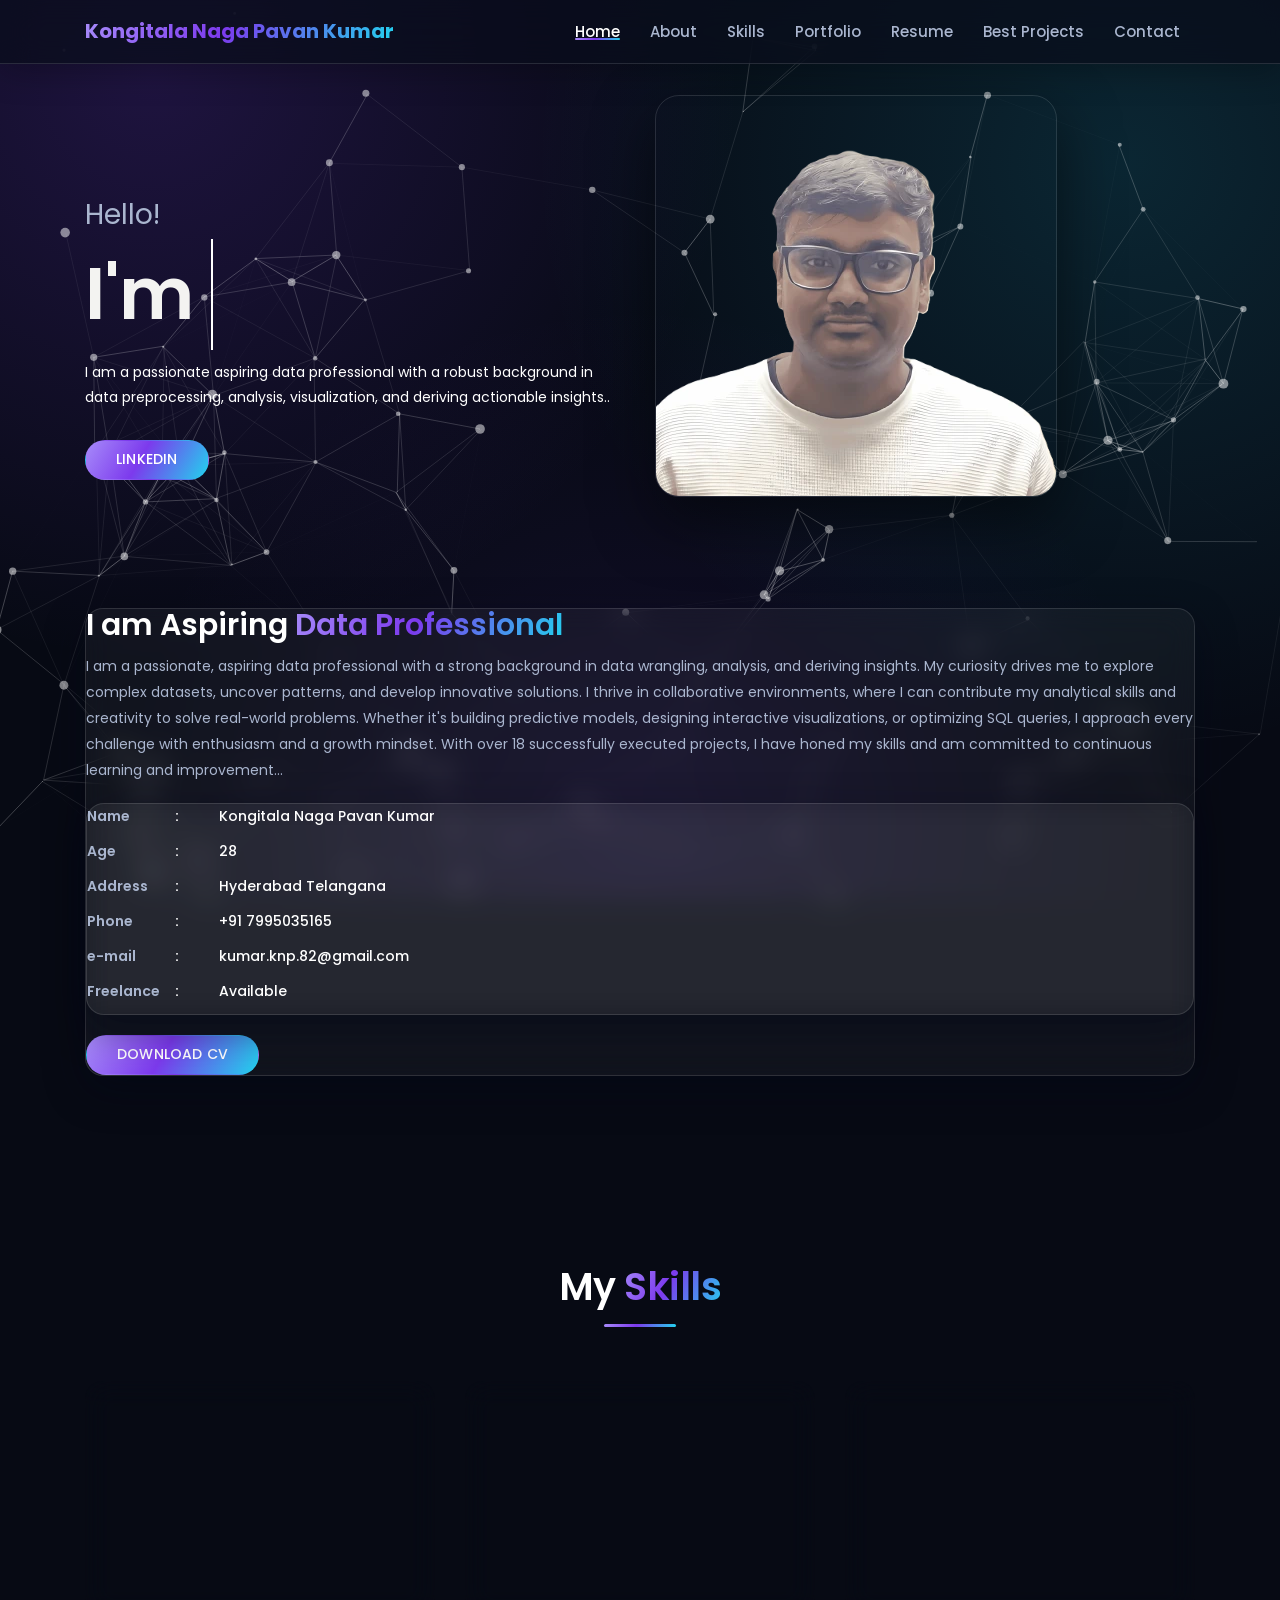
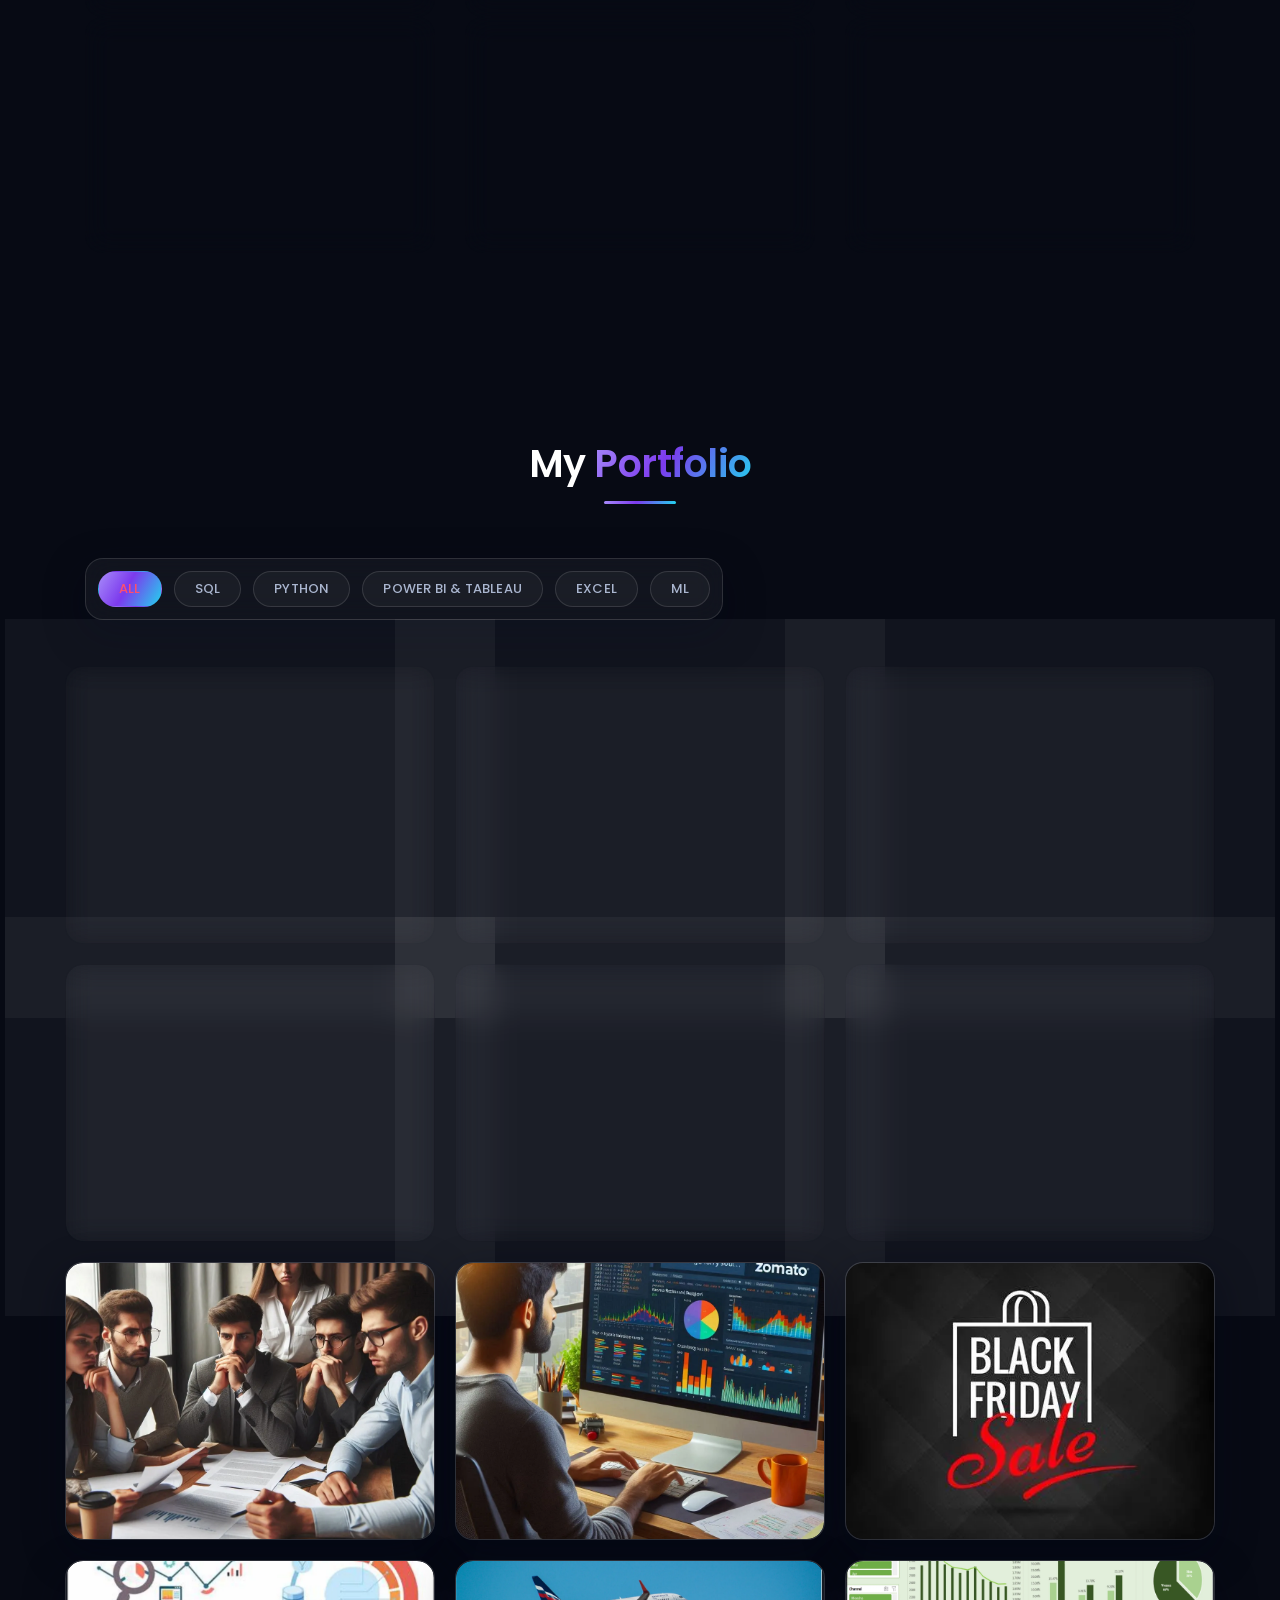
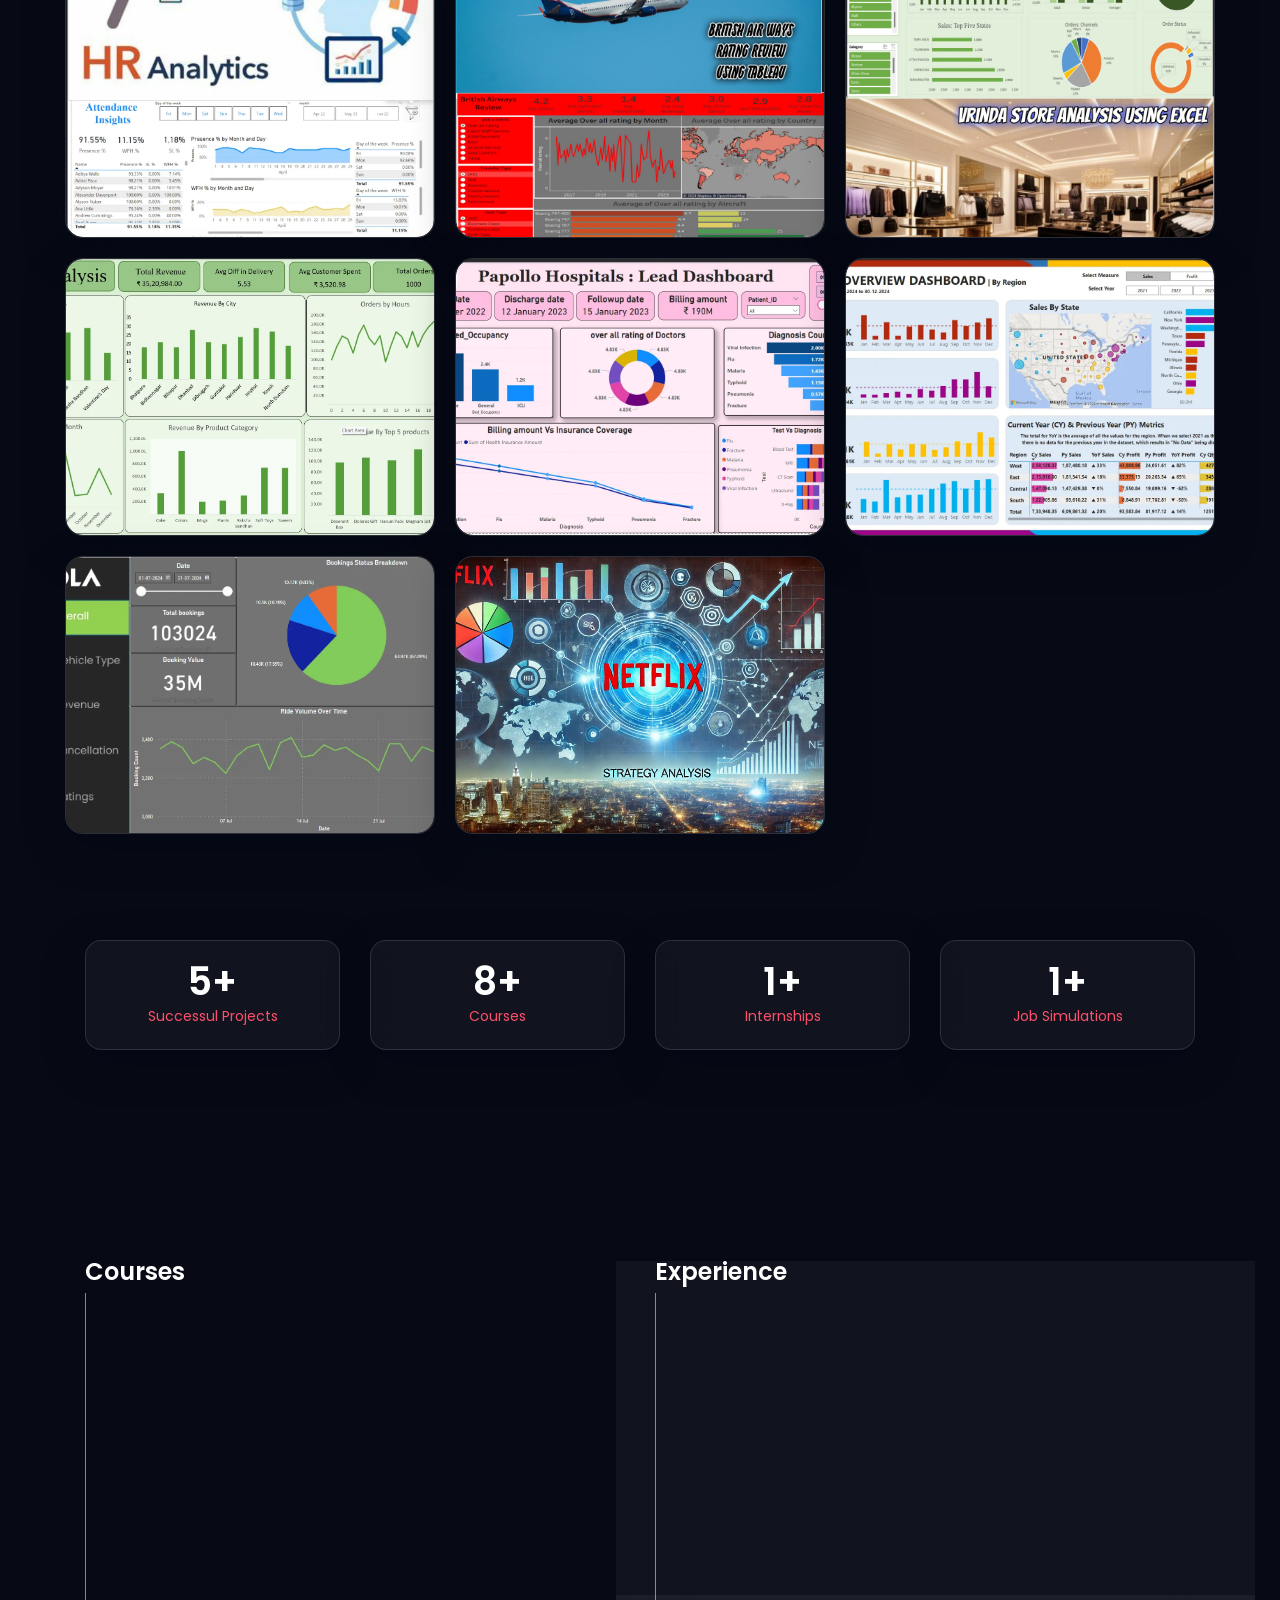
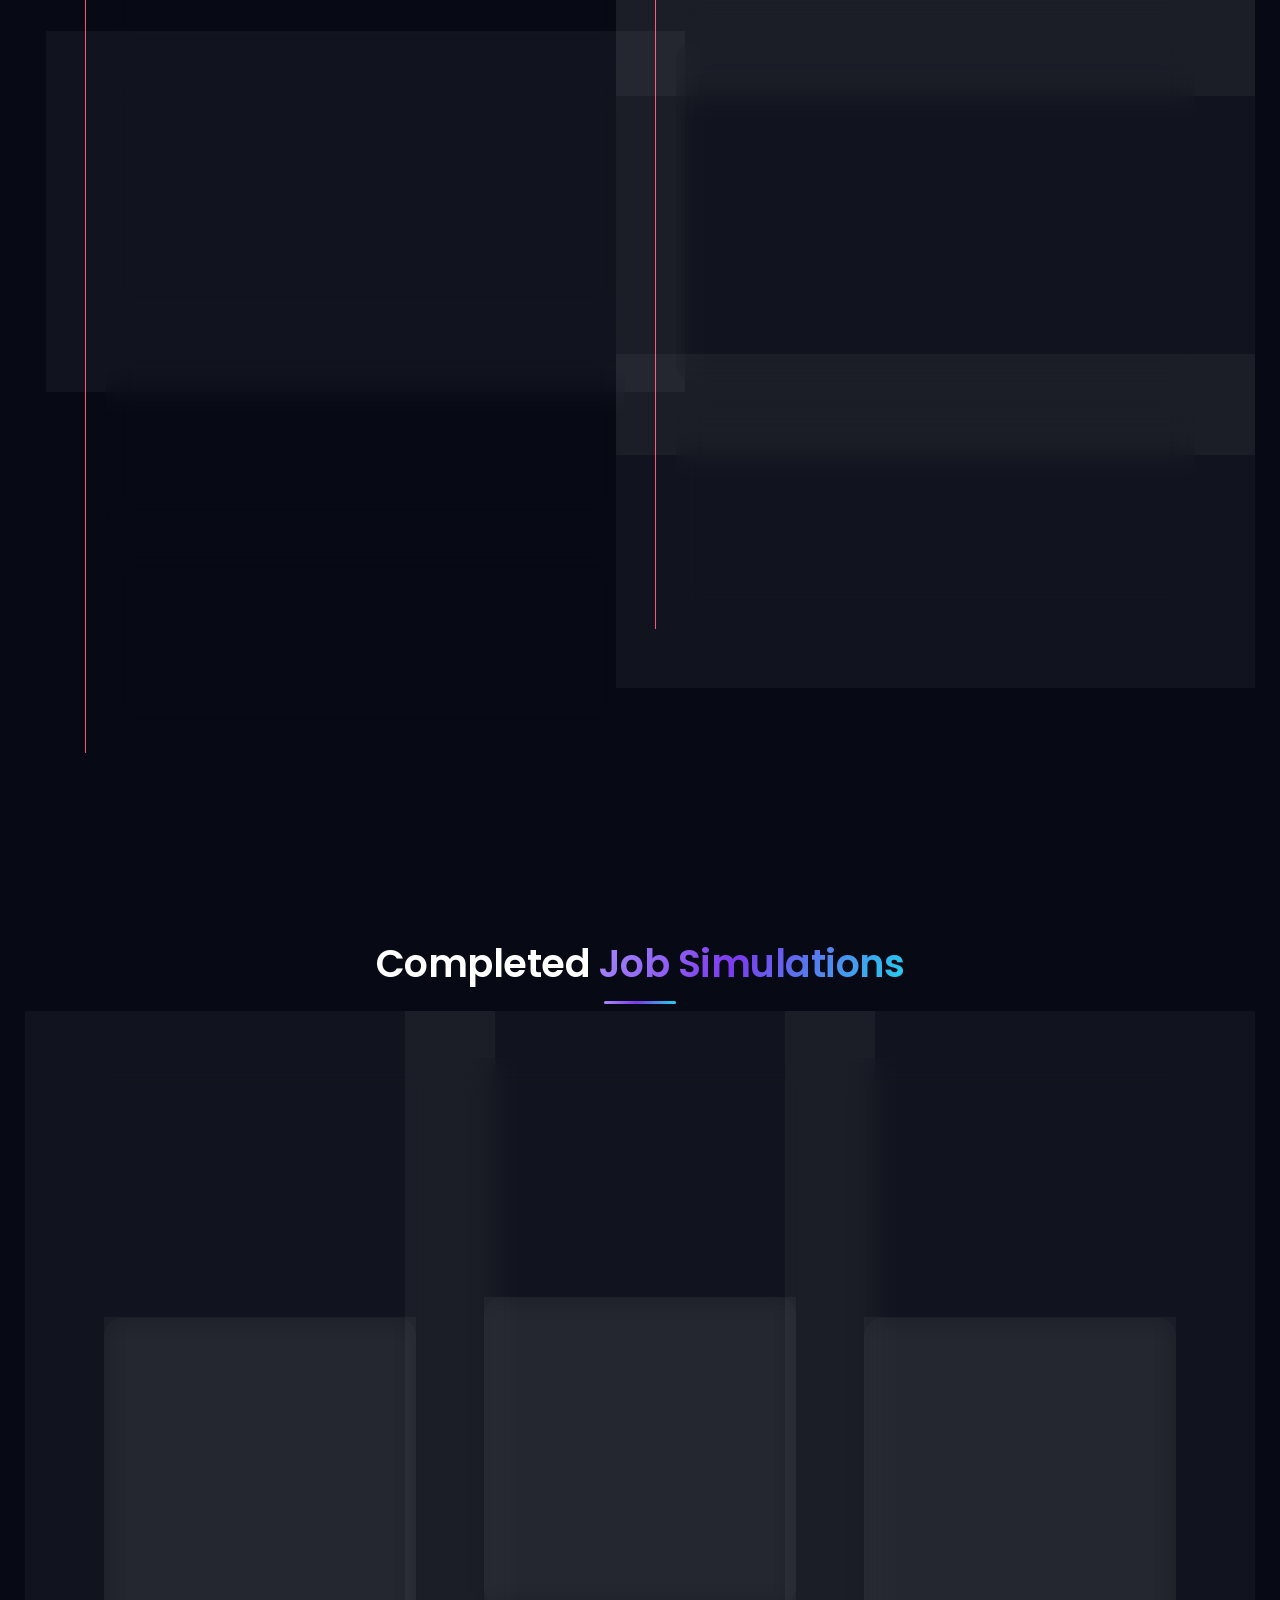
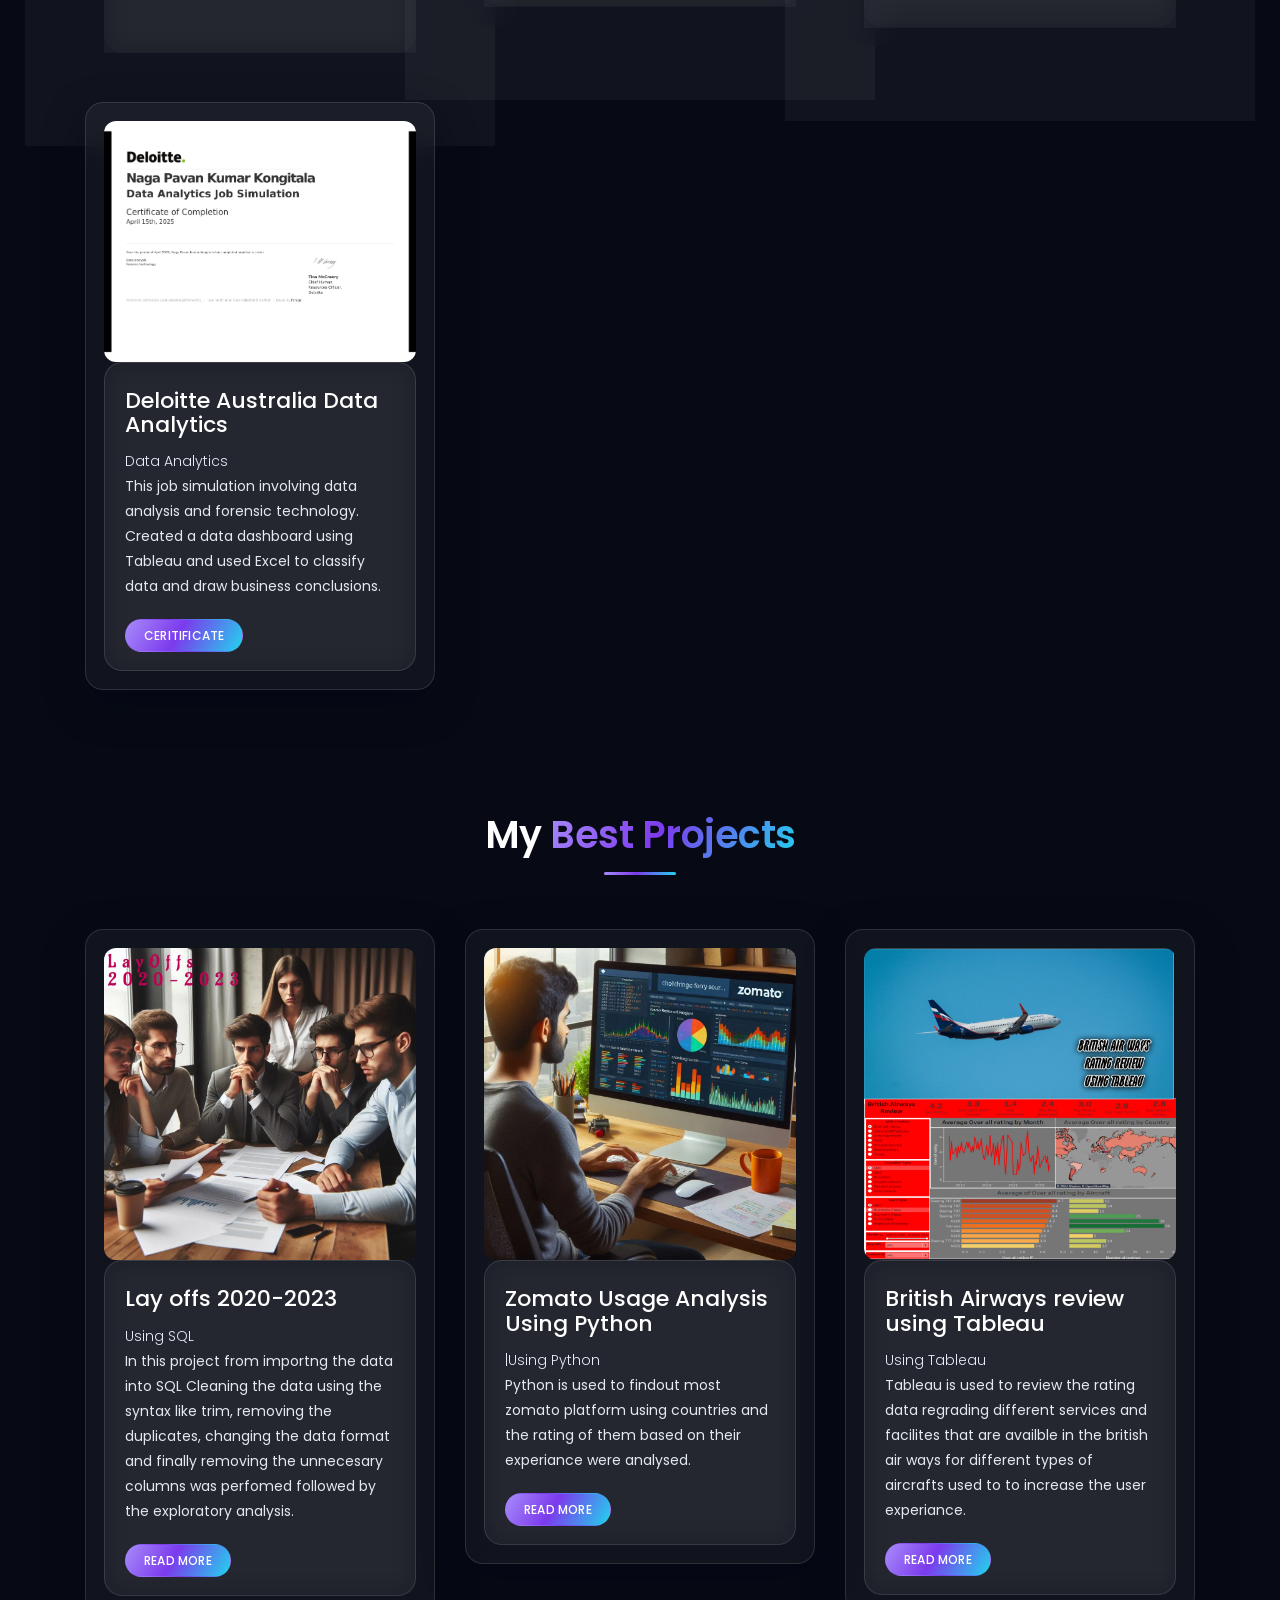
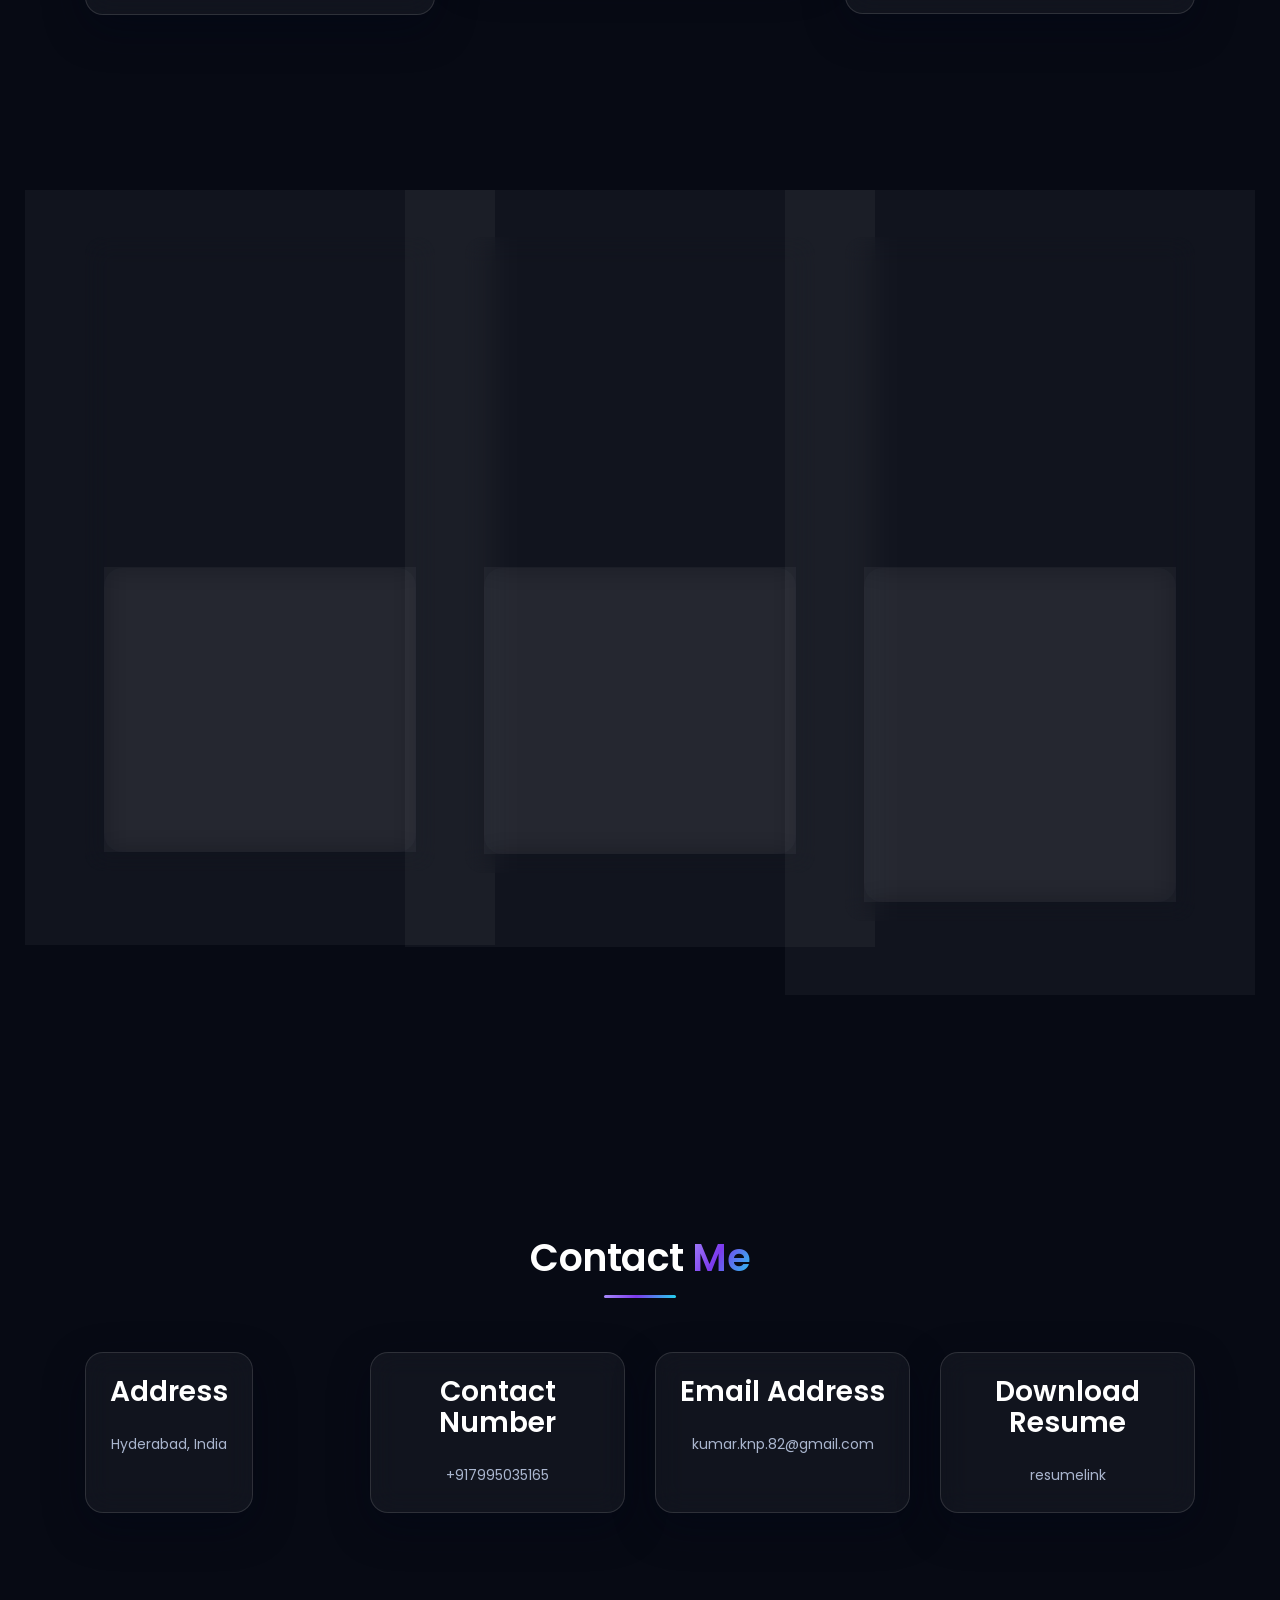
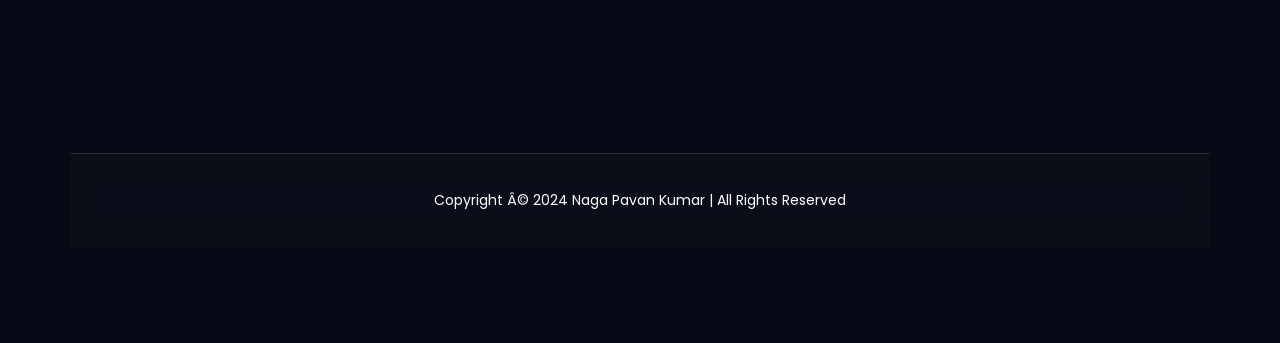
==== commit 19bb63d0: "Phase 3: add dark glass design system with Poppins and reduced-motion support" ====
--- a/index.html
+++ b/index.html
@@ -7,8 +7,12 @@
 		<meta name="viewport" content="width=device-width, initial-scale=1, shrink-to-fit=no">
 
 		<title>Naga Pavan Kumar Personal Portfolio</title>
-		<link href="https://fonts.googleapis.com/css?family=Poppins:300i,400,400i,500,600,700,800" rel="stylesheet">
-		<link href="https://fonts.googleapis.com/css?family=Raleway:300,400,500,600,700,800&display=swap" rel="stylesheet">
+		<meta name="description" content="Portfolio of Kongitala Naga Pavan Kumar, an aspiring data professional specializing in data analysis, SQL, Python, Power BI and machine learning.">
+		<meta name="theme-color" content="#0b1020">
+		<link rel="preconnect" href="https://fonts.googleapis.com">
+		<link rel="preconnect" href="https://fonts.gstatic.com" crossorigin>
+		<link href="https://fonts.googleapis.com/css2?family=Poppins:ital,wght@0,300;0,400;0,500;0,600;0,700;0,800;1,400&display=swap" rel="stylesheet">
+		<noscript><style>.preloader{display:none!important}</style></noscript>
 		<!-- Bootstrap CSS -->
 		<link rel="stylesheet" type="text/css" href="assets/css/bootstrap.min.css" >	
 		
@@ -44,7 +48,10 @@
 		<link rel="stylesheet" type="text/css" href="assets/css/main.css">
 		
 		<!-- Responsive Style -->
-		<link rel="stylesheet" type="text/css" href="assets/css/responsive.css">					
+		<link rel="stylesheet" type="text/css" href="assets/css/responsive.css">
+
+		<!-- Dark glass design system -->
+		<link rel="stylesheet" type="text/css" href="assets/css/redesign.css">
 		<!-- HTML5 shim and Respond.js IE8 support of HTML5 elements and media queries -->
 		<!-- WARNING: Respond.js doesn't work if you view the page via file:// -->
 		<!--[if lt IE 9]>
--- a/assets/css/redesign.css
+++ b/assets/css/redesign.css
@@ -0,0 +1,605 @@
+/* ==========================================================================
+   Dark glass design system
+   Loaded last so it cleanly overrides the legacy theme.
+   All content remains fully visible without JavaScript.
+   ========================================================================== */
+
+:root {
+  --bg: #070a14;
+  --bg-soft: #0d1224;
+  --glass: rgba(255, 255, 255, 0.045);
+  --glass-strong: rgba(255, 255, 255, 0.075);
+  --glass-border: rgba(255, 255, 255, 0.12);
+  --text: #e6ecf8;
+  --text-muted: #aab6cf;
+  --violet: #8b5cf6;
+  --cyan: #22d3ee;
+  --gradient: linear-gradient(120deg, #a78bfa 0%, #7c3aed 45%, #22d3ee 100%);
+  --radius: 18px;
+  --shadow: 0 14px 40px rgba(2, 6, 23, 0.45);
+  --transition: 240ms cubic-bezier(0.4, 0, 0.2, 1);
+}
+
+/* ---------- Base ---------- */
+html {
+  scroll-behavior: smooth;
+}
+
+body {
+  font-family: "Poppins", sans-serif;
+  color: var(--text);
+  background-color: var(--bg);
+  background-image:
+    radial-gradient(circle at 12% 8%, rgba(124, 58, 237, 0.2), transparent 42%),
+    radial-gradient(circle at 88% 18%, rgba(34, 211, 238, 0.14), transparent 44%),
+    radial-gradient(circle at 50% 92%, rgba(124, 58, 237, 0.1), transparent 50%);
+  background-attachment: fixed;
+  -webkit-font-smoothing: antialiased;
+}
+
+p,
+li,
+span,
+h1,
+h2,
+h3,
+h4,
+h5,
+h6,
+a,
+button,
+input,
+textarea {
+  font-family: "Poppins", sans-serif;
+}
+
+.script-font {
+  font-family: "Poppins", sans-serif !important;
+}
+
+.gray_bg {
+  background: transparent;
+}
+
+.section-padding {
+  padding: 96px 0;
+}
+
+::selection {
+  background: rgba(139, 92, 246, 0.45);
+  color: #fff;
+}
+
+:focus-visible {
+  outline: 2px solid var(--cyan);
+  outline-offset: 3px;
+}
+
+button:focus-visible,
+a:focus-visible {
+  outline: 2px solid var(--cyan) !important;
+  outline-offset: 3px;
+}
+
+/* ---------- Shared glass surface ---------- */
+.services-item,
+.portfolio-item,
+.shot-item,
+.single_blog,
+.blog-info,
+.timeline-item,
+.about-content,
+.about-profile,
+.funfact,
+.align-self-stretch.box,
+.footer-area,
+.controls {
+  background: var(--glass);
+  border: 1px solid var(--glass-border);
+  border-radius: var(--radius);
+  box-shadow: var(--shadow);
+  -webkit-backdrop-filter: blur(14px);
+  backdrop-filter: blur(14px);
+}
+
+/* ---------- Headings & accents ---------- */
+.section-title {
+  color: #fff;
+  font-weight: 600;
+  letter-spacing: -0.5px;
+  margin-bottom: 54px;
+}
+
+.section-title span,
+.about-content h3 span,
+.navbar-brand p,
+.blog-thumb small {
+  color: transparent;
+  background: var(--gradient);
+  -webkit-background-clip: text;
+  background-clip: text;
+}
+
+.section-title::after {
+  content: "";
+  display: block;
+  width: 72px;
+  height: 3px;
+  margin: 18px auto 0;
+  border-radius: 3px;
+  background: var(--gradient);
+}
+
+/* ---------- Navigation ---------- */
+.site-navigation,
+.navbar-fixed {
+  background: rgba(9, 13, 27, 0.72) !important;
+  -webkit-backdrop-filter: blur(18px);
+  backdrop-filter: blur(18px);
+  border-bottom: 1px solid var(--glass-border);
+  box-shadow: 0 8px 32px rgba(0, 0, 0, 0.25);
+}
+
+.navbar-brand p {
+  font-size: 20px;
+  font-weight: 700;
+  margin: 0;
+}
+
+.navbar-light .navbar-nav .nav-link {
+  color: var(--text-muted);
+  font-weight: 500;
+  position: relative;
+}
+
+.navbar-light .navbar-nav .nav-link::after {
+  content: "";
+  position: absolute;
+  left: 15px;
+  right: 15px;
+  bottom: 4px;
+  height: 2px;
+  border-radius: 2px;
+  background: var(--gradient);
+  transform: scaleX(0);
+  transform-origin: left;
+  transition: transform var(--transition);
+}
+
+.navbar-light .navbar-nav .nav-link:hover::after,
+.navbar-light .navbar-nav .nav-link.active::after {
+  transform: scaleX(1);
+}
+
+.navbar-light .navbar-nav .nav-link:hover,
+.navbar-light .navbar-nav .nav-link.active {
+  color: #fff !important;
+}
+
+.navbar-light .navbar-toggler {
+  background: rgba(139, 92, 246, 0.25);
+  border: 1px solid var(--glass-border);
+  border-radius: 10px;
+}
+
+/* ---------- Buttons ---------- */
+.btn,
+.btn-common,
+.btn.btn-secondary,
+.btn-secondary.banner_btn {
+  border: 1px solid transparent;
+  border-radius: 999px;
+  font-weight: 500;
+  letter-spacing: 0.2px;
+  background: var(--gradient);
+  color: #fff;
+  transition: transform var(--transition), box-shadow var(--transition), filter var(--transition);
+}
+
+.btn:hover,
+.btn-common:hover,
+.btn.btn-secondary:hover,
+.btn-secondary.banner_btn:hover {
+  color: #fff;
+  transform: translateY(-2px);
+  box-shadow: 0 10px 24px rgba(124, 58, 237, 0.35);
+  filter: saturate(1.15);
+}
+
+.controls {
+  display: inline-flex;
+  flex-wrap: wrap;
+  gap: 8px;
+  padding: 10px;
+  margin-bottom: 36px;
+}
+
+.controls .filter {
+  background: rgba(255, 255, 255, 0.04);
+  border: 1px solid var(--glass-border);
+  color: var(--text-muted);
+  padding: 9px 20px;
+  border-radius: 999px;
+  font-size: 13px;
+  font-weight: 500;
+}
+
+.controls .filter:hover,
+.controls .filter.active {
+  color: #fff;
+  background: var(--gradient);
+  border-color: transparent;
+}
+
+.back-to-top i {
+  background: var(--gradient);
+  border-radius: 50%;
+}
+
+/* ---------- Hero ---------- */
+.banner_content h3 {
+  color: var(--text-muted);
+  font-weight: 400;
+}
+
+.banner_content h1 {
+  font-weight: 600;
+  line-height: 1.15;
+}
+
+.cd-words-wrapper b {
+  color: transparent;
+  background: var(--gradient);
+  -webkit-background-clip: text;
+  background-clip: text;
+}
+
+.about-image img {
+  border-radius: 24px;
+  border: 1px solid var(--glass-border);
+  box-shadow: 0 24px 60px rgba(0, 0, 0, 0.5);
+}
+
+/* ---------- About ---------- */
+.about-content h3 {
+  color: #fff;
+  font-weight: 600;
+}
+
+.about-content p {
+  color: var(--text-muted);
+  line-height: 1.85;
+}
+
+.about-profile .pro-title {
+  color: var(--text-muted);
+}
+
+.about-profile .pro-detail {
+  color: #fff;
+  font-weight: 500;
+}
+
+.admin-sign i,
+.about-profile .icon {
+  color: var(--cyan);
+}
+
+/* ---------- Skills ---------- */
+.services-item {
+  padding: 42px 26px;
+  transition: transform var(--transition), border-color var(--transition), box-shadow var(--transition);
+}
+
+.services-item:hover {
+  transform: translateY(-6px);
+  border-color: rgba(167, 139, 250, 0.45);
+  box-shadow: 0 20px 50px rgba(2, 6, 23, 0.6);
+}
+
+.services-item .icon {
+  background: none;
+  width: 72px;
+  height: 72px;
+  display: grid;
+  place-items: center;
+  margin: 0 auto 12px;
+}
+
+.services-item .icon img {
+  width: 44px;
+  height: 44px;
+  object-fit: contain;
+}
+
+.services-item .services-content h3,
+.services-item .services-content h3 a {
+  color: #fff;
+  font-weight: 600;
+}
+
+.services-item .services-content p {
+  color: var(--text-muted);
+  line-height: 1.7;
+}
+
+/* ---------- Portfolio ---------- */
+.portfolio-item {
+  overflow: hidden;
+  transition: transform var(--transition), border-color var(--transition), box-shadow var(--transition);
+}
+
+.portfolio-item:hover {
+  transform: translateY(-5px);
+  border-color: rgba(34, 211, 238, 0.4);
+}
+
+.shot-item {
+  margin: 0;
+  background: rgba(255, 255, 255, 0.02);
+  border: 0;
+  border-radius: 14px;
+  overflow: hidden;
+  box-shadow: none;
+}
+
+.shot-item img {
+  display: block;
+  width: 100%;
+  aspect-ratio: 4 / 3;
+  object-fit: cover;
+  transition: transform 500ms ease;
+}
+
+.portfolio-item:hover .shot-item img {
+  transform: scale(1.05);
+}
+
+.shot-item .overlay {
+  background: linear-gradient(180deg, rgba(7, 10, 20, 0.75), rgba(7, 10, 20, 0.94));
+  -webkit-backdrop-filter: blur(4px);
+  backdrop-filter: blur(4px);
+  border-radius: 14px;
+  opacity: 0;
+  transition: opacity var(--transition);
+}
+
+.shot-item:hover .overlay,
+.shot-item:focus-within .overlay {
+  opacity: 1;
+}
+
+.overlay .icons {
+  position: absolute;
+  inset: 0;
+  display: flex;
+  flex-direction: column;
+  align-items: center;
+  justify-content: center;
+  gap: 12px;
+  padding: 18px;
+  text-align: center;
+}
+
+.overlay .icons i {
+  position: static;
+  margin: 0;
+  background: var(--gradient);
+  color: #fff;
+  width: 40px;
+  height: 40px;
+  line-height: 40px;
+}
+
+.overlay .preview,
+.overlay .link {
+  position: static;
+  left: auto;
+  top: auto;
+}
+
+.overlay .icons p {
+  color: #fff;
+  font-size: 15px;
+  font-weight: 600;
+  line-height: 1.4;
+}
+
+.overlay .icons p + p {
+  color: var(--text-muted);
+  font-size: 12px;
+  font-weight: 400;
+  line-height: 1.6;
+  max-height: 5.2em;
+  overflow: hidden;
+}
+
+/* ---------- Resume / timeline ---------- */
+.timeline-item {
+  padding: 28px 30px;
+  transition: transform var(--transition), border-color var(--transition);
+}
+
+.timeline-item:hover {
+  transform: translateX(4px);
+  border-color: rgba(167, 139, 250, 0.35);
+}
+
+.timeline-item .item-title {
+  color: #fff;
+  font-weight: 600;
+}
+
+.timeline-item .item-period,
+.timeline-item .item-small {
+  color: var(--text-muted);
+}
+
+.timeline-item ul {
+  margin: 12px 0 0;
+  padding-left: 18px;
+  list-style: disc;
+}
+
+.timeline-item li {
+  list-style: disc;
+  color: var(--text-muted);
+  line-height: 1.8;
+}
+
+.timeline-item li a {
+  color: #fff;
+  text-decoration: none;
+  border-bottom: 1px solid rgba(34, 211, 238, 0.35);
+}
+
+.timeline-item li a:hover {
+  color: var(--cyan);
+}
+
+.funfact {
+  background: var(--glass);
+  border: 1px solid var(--glass-border);
+  border-radius: 16px;
+}
+
+.funfact h3,
+.funfact .counter {
+  color: #fff;
+}
+
+/* ---------- Cards / blog ---------- */
+.single_blog {
+  padding: 18px;
+  transition: transform var(--transition), border-color var(--transition);
+}
+
+.single_blog:hover {
+  transform: translateY(-5px);
+  border-color: rgba(34, 211, 238, 0.35);
+}
+
+.blog-thumb {
+  background: transparent;
+  box-shadow: none;
+  border: 0;
+  margin-bottom: 0;
+}
+
+.blog-image {
+  overflow: hidden;
+  border-radius: 12px;
+}
+
+.blog-image img {
+  width: 100%;
+  display: block;
+  transition: transform 500ms ease;
+}
+
+.single_blog:hover .blog-image img {
+  transform: scale(1.04);
+}
+
+.blog-thumb h4 a {
+  color: #fff;
+  text-decoration: none;
+}
+
+.blog-thumb h4 a:hover {
+  color: var(--cyan);
+}
+
+.blog-info {
+  padding: 18px 20px;
+  box-shadow: none;
+}
+
+.blog_btn {
+  font-size: 12px;
+  padding: 8px 18px;
+}
+
+/* ---------- Contact ---------- */
+.align-self-stretch.box {
+  padding: 28px 20px;
+  transition: transform var(--transition), border-color var(--transition);
+}
+
+.align-self-stretch.box:hover {
+  transform: translateY(-4px);
+  border-color: rgba(167, 139, 250, 0.4);
+}
+
+.align-self-stretch.box h3 {
+  color: #fff;
+  font-weight: 600;
+}
+
+.align-self-stretch.box p,
+.align-self-stretch.box p a {
+  color: var(--text-muted);
+  margin: 0;
+}
+
+.align-self-stretch.box p a:hover {
+  color: var(--cyan);
+}
+
+/* ---------- Footer ---------- */
+.footer-area {
+  background: rgba(255, 255, 255, 0.02);
+  border: 0;
+  border-top: 1px solid var(--glass-border);
+  border-radius: 0;
+  box-shadow: none;
+  padding: 34px 0;
+}
+
+.footer-area p,
+.footer-area a {
+  color: var(--text-muted);
+}
+
+.footer-area a:hover {
+  color: var(--cyan);
+}
+
+/* ---------- Motion ---------- */
+@media (prefers-reduced-motion: no-preference) {
+  .about-image img {
+    animation: floaty 7s ease-in-out infinite;
+  }
+
+  @keyframes floaty {
+    0%, 100% { transform: translateY(0); }
+    50% { transform: translateY(-10px); }
+  }
+
+  .services-item,
+  .portfolio-item,
+  .single_blog,
+  .timeline-item {
+    animation: settle 520ms both;
+  }
+
+  @keyframes settle {
+    from { opacity: 0; transform: translateY(14px); }
+    to { opacity: 1; transform: translateY(0); }
+  }
+}
+
+@media (prefers-reduced-motion: reduce) {
+  html {
+    scroll-behavior: auto;
+  }
+
+  *,
+  *::before,
+  *::after {
+    animation-duration: 0.01ms !important;
+    animation-iteration-count: 1 !important;
+    transition-duration: 0.01ms !important;
+    scroll-behavior: auto !important;
+  }
+}
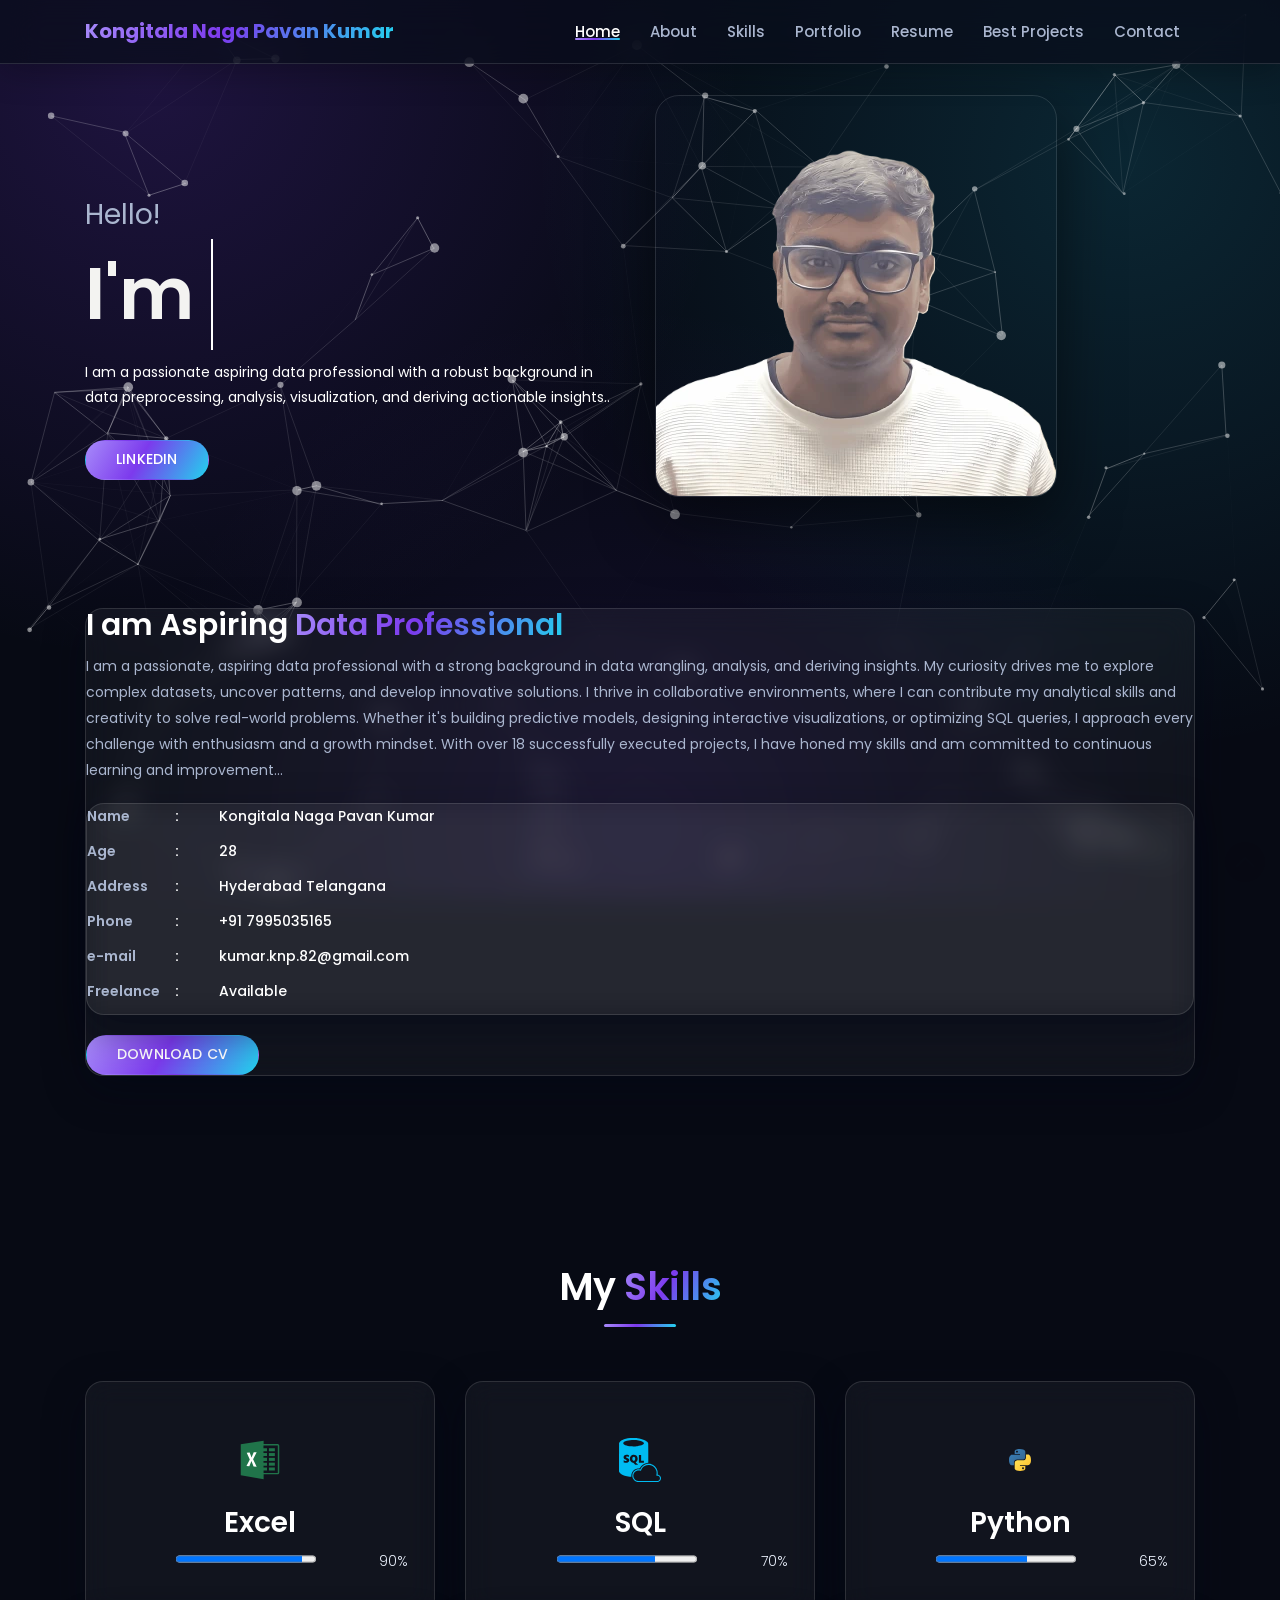
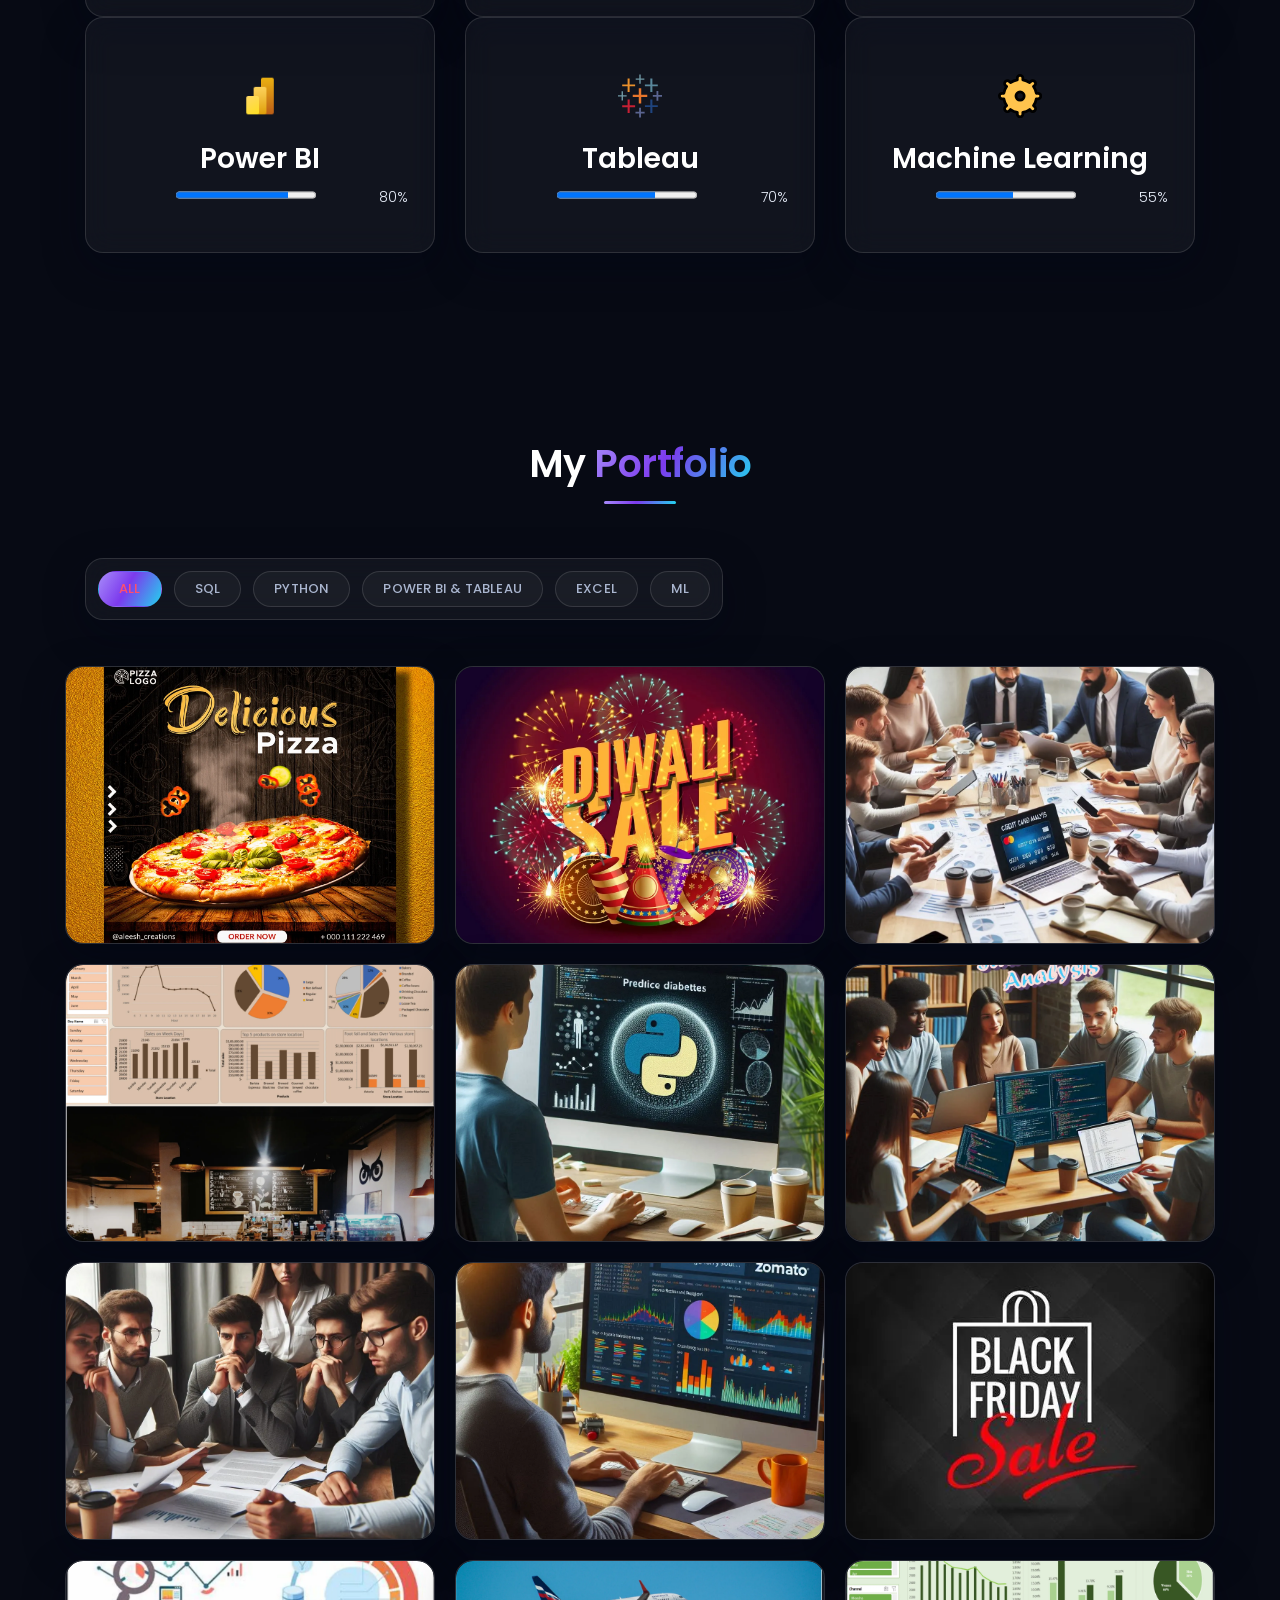
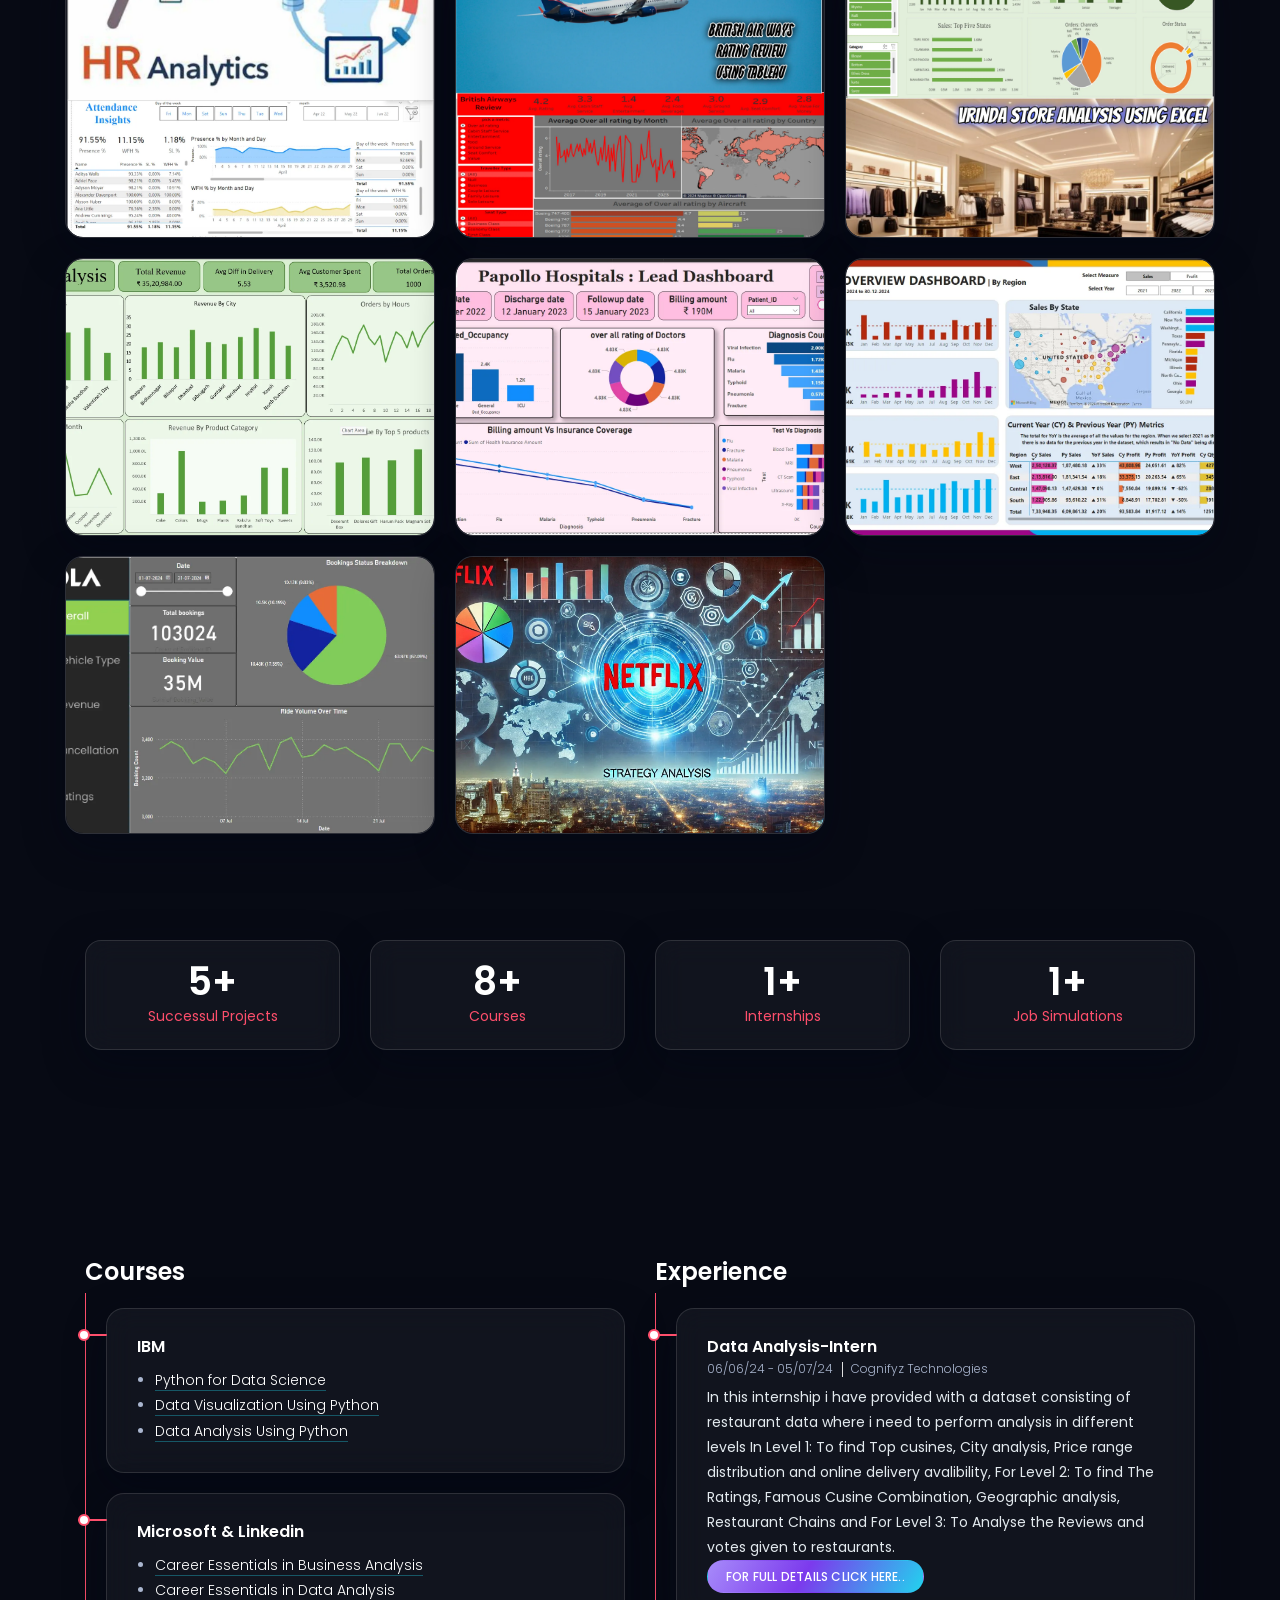
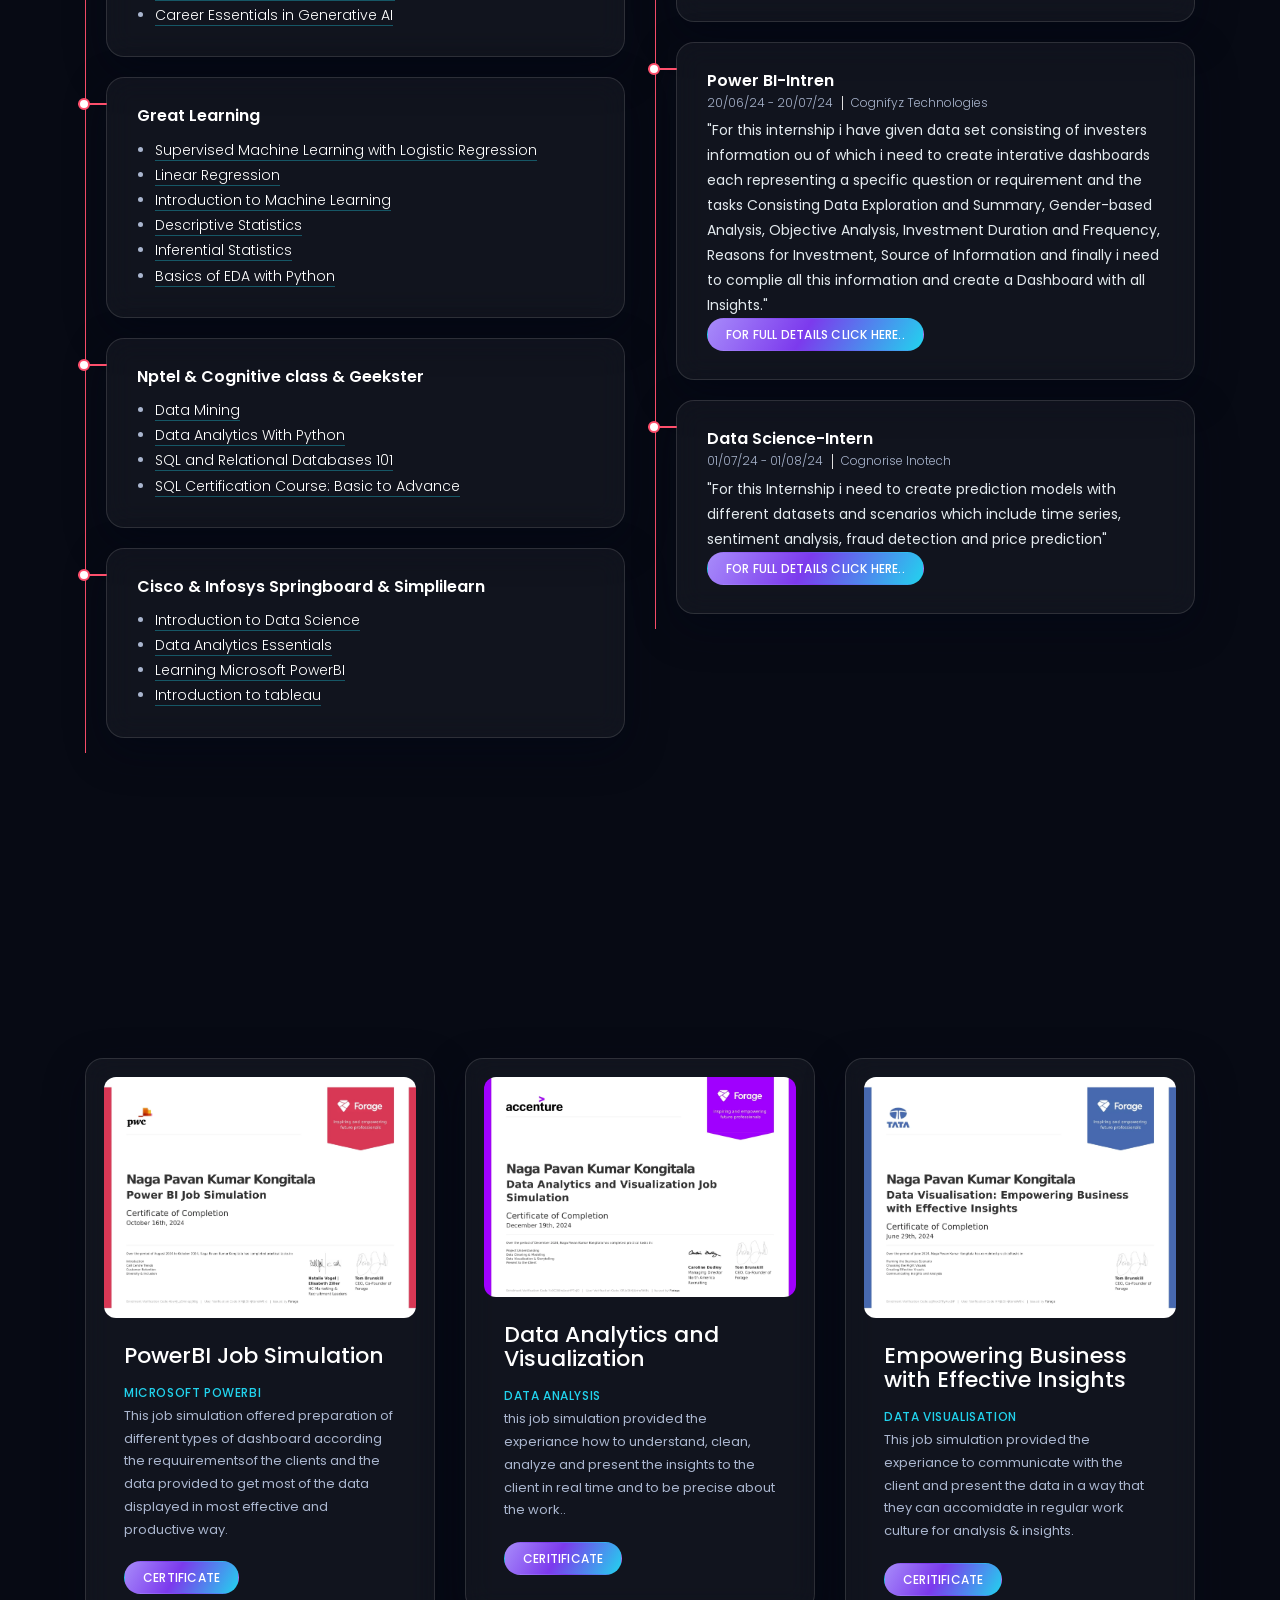
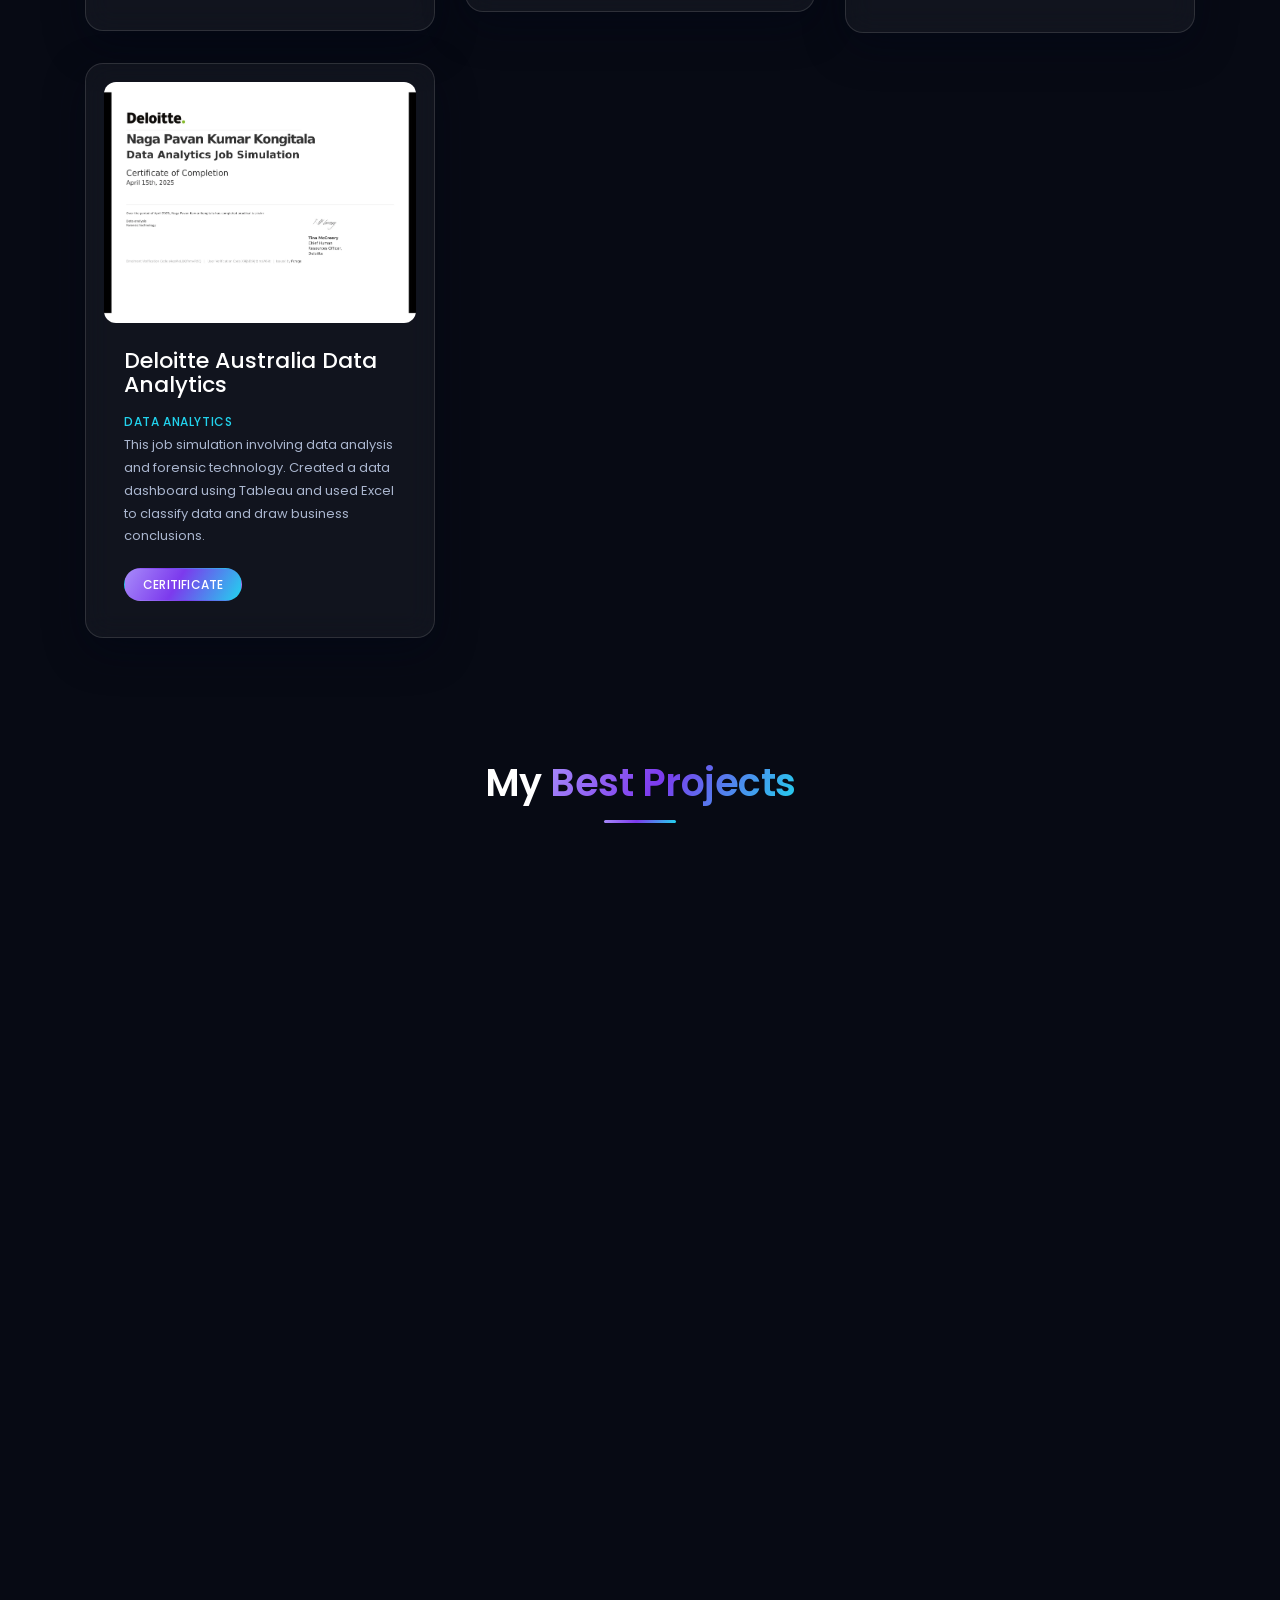
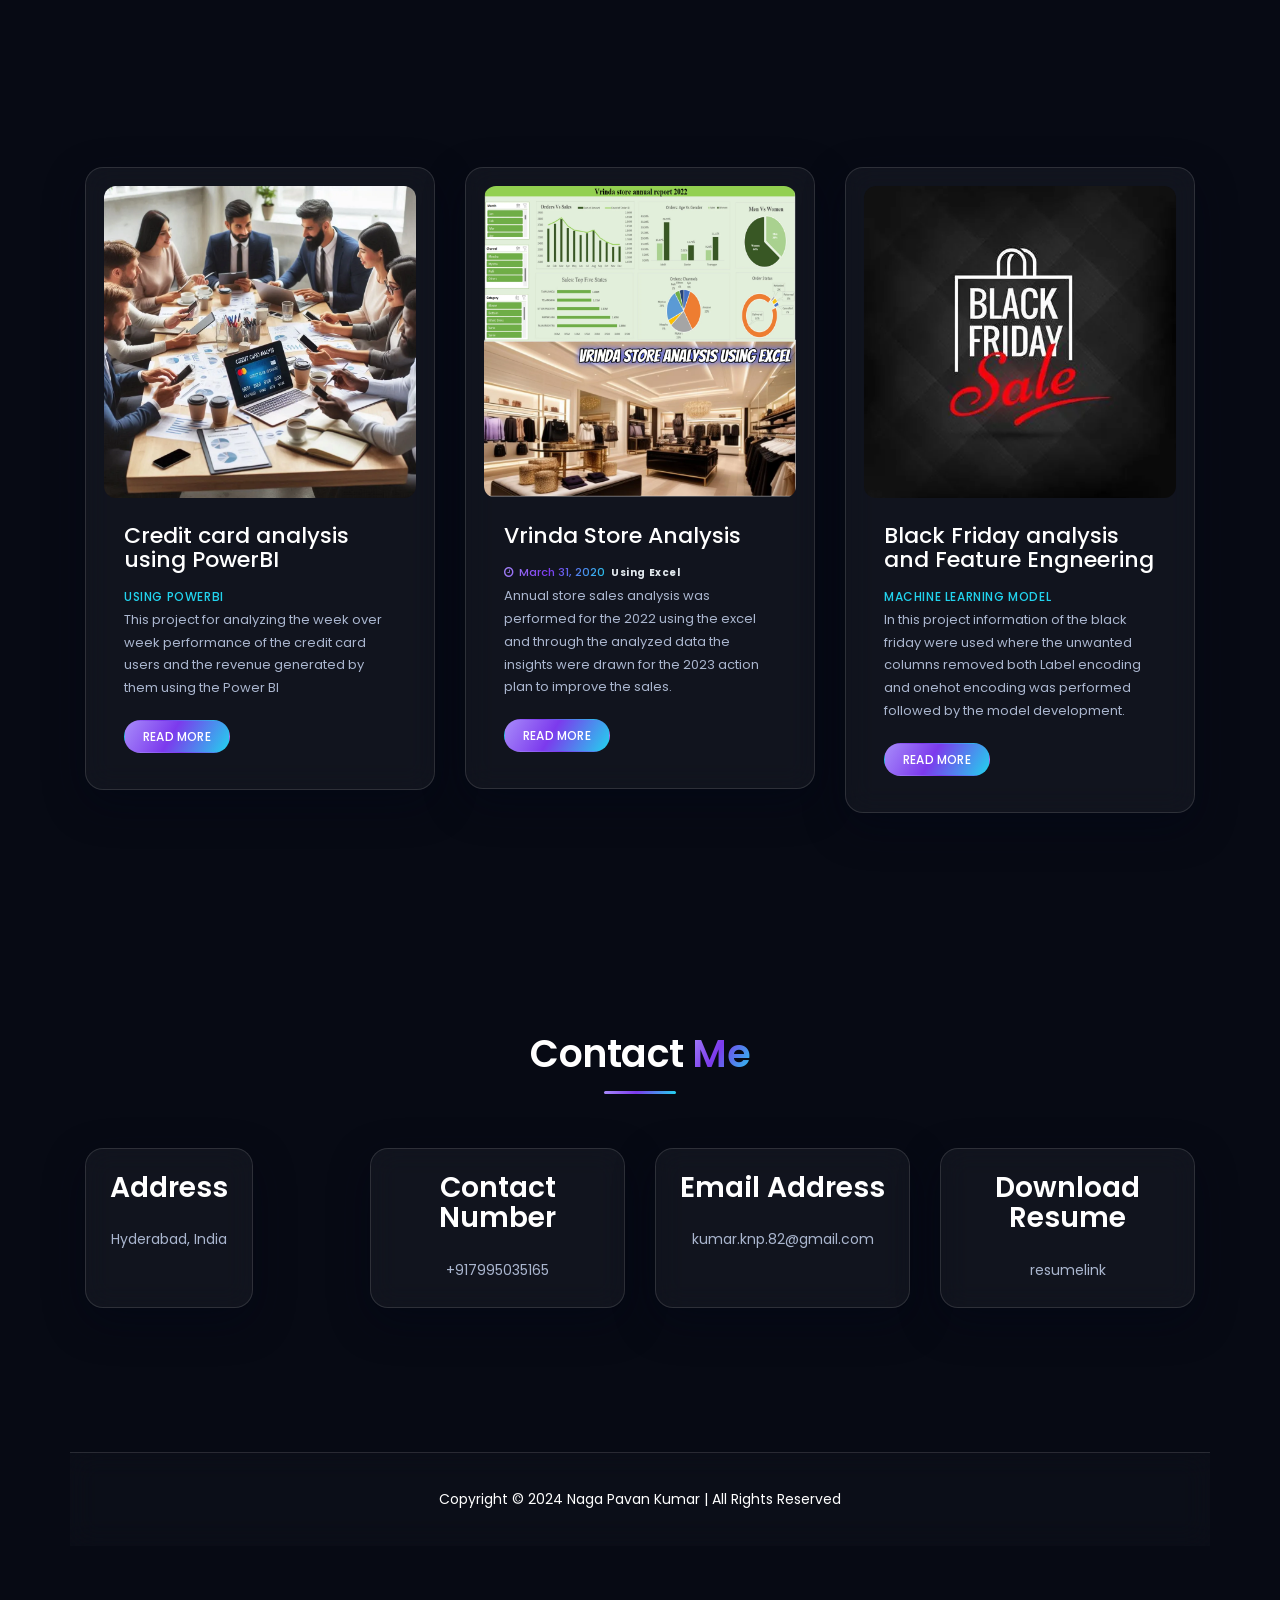
==== commit 5394d75a: "Phase 4: refine sections, a11y labels, contact layout and touch visibility" ====
--- a/index.html
+++ b/index.html
@@ -281,10 +281,10 @@
 											<img src="assets/img/ser1.webp" alt="EDA of Pizza sales using SQL dashboard" />  
 											<div class="overlay">
 												<div class="icons">
-												  <a class="lightbox preview" href="assets/pdf/pizza.pdf">
-													<i class="icon-eye"></i>
-												  </a>
-												  <a class="link" href="https://github.com/Nagapavankumarkongitala/pizza_sales_2015" target="_blank">
+												  <a class="lightbox preview" aria-label="Preview project report" href="assets/pdf/pizza.pdf">
+													<i class="icon-eye"></i>
+												  </a>
+												  <a rel="noopener noreferrer" class="link" aria-label="View project source code" href="https://github.com/Nagapavankumarkongitala/pizza_sales_2015" target="_blank">
 													<i class="icon-link"></i>
 												  </a>
 												  <p>EDA of Pizza sales Using SQl</p>
@@ -300,10 +300,10 @@
 											<img src="assets/img/ser2.webp" alt="Diwali sales data analysis using Python"/> 
 											<div class="overlay">
 												<div class="icons">
-												  <a class="lightbox preview" href="assets/pdf/diwali sales.pdf">
-													<i class="icon-eye"></i>
-												  </a>
-												  <a class="link" href="https://github.com/Nagapavankumarkongitala/Diwali_sales/blob/main/diwali_sales.ipynb" target="_blank">
+												  <a class="lightbox preview" aria-label="Preview project report" href="assets/pdf/diwali sales.pdf">
+													<i class="icon-eye"></i>
+												  </a>
+												  <a rel="noopener noreferrer" class="link" aria-label="View project source code" href="https://github.com/Nagapavankumarkongitala/Diwali_sales/blob/main/diwali_sales.ipynb" target="_blank">
 													<i class="icon-link"></i>
 												  </a>
 												  <p>Data Analysis using Python</p>
@@ -319,10 +319,10 @@
 											<img src="assets/img/credit.webp" alt="Credit card analysis using Power BI dashboard"/> 
 											<div class="overlay">
 												<div class="icons">
-												  <a class="lightbox preview" href="assets/pdf/Credit card.pdf">
-													<i class="icon-eye"></i>
-												  </a>
-												  <a class="link" href="https://github.com/Nagapavankumarkongitala/Credit_card_analysis_using_BI" target="_blank">
+												  <a class="lightbox preview" aria-label="Preview project report" href="assets/pdf/Credit card.pdf">
+													<i class="icon-eye"></i>
+												  </a>
+												  <a rel="noopener noreferrer" class="link" aria-label="View project source code" href="https://github.com/Nagapavankumarkongitala/Credit_card_analysis_using_BI" target="_blank">
 													<i class="icon-link"></i>
 												  </a>
 												  <p>Credit card analysis using PowerBI</p>
@@ -338,10 +338,10 @@
 											<img src="assets/img/coffee.webp" alt="Coffee shop sales analysis dashboard" /> 
 											<div class="overlay">
 												<div class="icons">
-												  <a class="lightbox preview" href="assets/pdf/Coffee shop.pdf">
-													<i class="icon-eye"></i>
-												  </a>
-												  <a class="link" href="https://github.com/Nagapavankumarkongitala/Coffee_shop_sales_analysis" target="_blank">
+												  <a class="lightbox preview" aria-label="Preview project report" href="assets/pdf/Coffee shop.pdf">
+													<i class="icon-eye"></i>
+												  </a>
+												  <a rel="noopener noreferrer" class="link" aria-label="View project source code" href="https://github.com/Nagapavankumarkongitala/Coffee_shop_sales_analysis" target="_blank">
 													<i class="icon-link"></i>
 												  </a>
 												  <p>CoffeeShop Sales Analysis Using Excel</p>
@@ -357,10 +357,10 @@
 											<img src="assets/img/dia.webp" alt="Diabetic prediction using Naive Bayes model" /> 
 											<div class="overlay">
 												<div class="icons">
-												  <a class="lightbox preview" href="assets/pdf/diabetics prediction by naive bayes.pdf">
-													<i class="icon-eye"></i>
-												  </a>
-												  <a class="link" href="https://github.com/Nagapavankumarkongitala/diabetics_prediction_by_naive-bayes/blob/main/diabetics%20prediction%20by%20naive%20bayes.ipynb" target="_blank">
+												  <a class="lightbox preview" aria-label="Preview project report" href="assets/pdf/diabetics prediction by naive bayes.pdf">
+													<i class="icon-eye"></i>
+												  </a>
+												  <a rel="noopener noreferrer" class="link" aria-label="View project source code" href="https://github.com/Nagapavankumarkongitala/diabetics_prediction_by_naive-bayes/blob/main/diabetics%20prediction%20by%20naive%20bayes.ipynb" target="_blank">
 													<i class="icon-link"></i>
 												  </a>
 												  <p>Diabetic Prediction Using Naive Bayes</p>
@@ -376,10 +376,10 @@
 											<img src="assets/img/Student.webp" alt="Student score analysis dashboard"/>
 											<div class="overlay">
 												<div class="icons">
-												  <a class="lightbox preview" href="assets/pdf/st-analysis_1.pdf">
-													<i class="icon-eye"></i>
-												  </a>
-												  <a class="link" href="https://github.com/Nagapavankumarkongitala/Student_Score_analysis" target="_blank">
+												  <a class="lightbox preview" aria-label="Preview project report" href="assets/pdf/st-analysis_1.pdf">
+													<i class="icon-eye"></i>
+												  </a>
+												  <a rel="noopener noreferrer" class="link" aria-label="View project source code" href="https://github.com/Nagapavankumarkongitala/Student_Score_analysis" target="_blank">
 													<i class="icon-link"></i>
 												  </a>
 												  <p>Student Score Analysis</p>
@@ -395,10 +395,10 @@
 											<img src="assets/img/layoff.webp" alt="Lay offs 2020-2023 analysis dashboard"/>
 											<div class="overlay">
 												<div class="icons">
-												  <a class="lightbox preview" href="assets/pdf/LAYOFFS 2023.pdf">
-													<i class="icon-eye"></i>
-												  </a>
-												  <a class="link" href="https://github.com/Nagapavankumarkongitala/layoffs_2020-2023" target="_blank">
+												  <a class="lightbox preview" aria-label="Preview project report" href="assets/pdf/LAYOFFS 2023.pdf">
+													<i class="icon-eye"></i>
+												  </a>
+												  <a rel="noopener noreferrer" class="link" aria-label="View project source code" href="https://github.com/Nagapavankumarkongitala/layoffs_2020-2023" target="_blank">
 													<i class="icon-link"></i>
 												  </a>
 												  <p>Lay offs 2020-2023 Analysis Using SQL</p>
@@ -414,10 +414,10 @@
 											<img src="assets/img/zomato.webp" alt="Zomato usage analysis dashboard" /> 
 											<div class="overlay">
 												<div class="icons">
-												<a class="lightbox preview" href="assets/pdf/zomato-analysis.pdf">
-													<i class="icon-eye"></i>
-												</a>
-												<a class="link" href="https://github.com/Nagapavankumarkongitala/Zomato_analysis_Using-Python" target="_blank">
+												<a class="lightbox preview" aria-label="Preview project report" href="assets/pdf/zomato-analysis.pdf">
+													<i class="icon-eye"></i>
+												</a>
+												<a rel="noopener noreferrer" class="link" aria-label="View project source code" href="https://github.com/Nagapavankumarkongitala/Zomato_analysis_Using-Python" target="_blank">
 													<i class="icon-link"></i>
 												</a>
 												<p>Zomato Usage Analysis Using Python</p>
@@ -433,10 +433,10 @@
 											<img src="assets/img/black.webp" alt="Black Friday analysis dashboard" /> 
 											<div class="overlay">
 												<div class="icons">
-												<a class="lightbox preview" href="assets/pdf/black.pdf">
-													<i class="icon-eye"></i>
-												</a>
-												<a class="link" href="https://github.com/Nagapavankumarkongitala/Black_Friday" target="_blank">
+												<a class="lightbox preview" aria-label="Preview project report" href="assets/pdf/black.pdf">
+													<i class="icon-eye"></i>
+												</a>
+												<a rel="noopener noreferrer" class="link" aria-label="View project source code" href="https://github.com/Nagapavankumarkongitala/Black_Friday" target="_blank">
 													<i class="icon-link"></i>
 												</a>
 												<p>Black Friday analysis and Feature Engneering</p>
@@ -452,10 +452,10 @@
 											<img src="assets/img/hr.webp" alt="HR analysis using Power BI dashboard"/>
 											<div class="overlay">
 												<div class="icons">
-												<a class="lightbox preview" href="assets/pdf/hr.pdf">
-													<i class="icon-eye"></i>
-												</a>
-												<a class="link" href="https://github.com/Nagapavankumarkongitala/HR_analytics" target="_blank">
+												<a class="lightbox preview" aria-label="Preview project report" href="assets/pdf/hr.pdf">
+													<i class="icon-eye"></i>
+												</a>
+												<a rel="noopener noreferrer" class="link" aria-label="View project source code" href="https://github.com/Nagapavankumarkongitala/HR_analytics" target="_blank">
 													<i class="icon-link"></i>
 												</a>
 												<p>HR Analysis using PowerBI</p>
@@ -471,10 +471,10 @@
 											<img src="assets/img/british.webp" alt="British Airways review using Tableau dashboard" /> 
 											<div class="overlay">
 												<div class="icons">
-												<a class="lightbox preview" href="assets/pdf/british.pdf">
-													<i class="icon-eye"></i>
-												</a>
-												<a class="link" href="https://github.com/Nagapavankumarkongitala/british_airways" target="_blank">
+												<a class="lightbox preview" aria-label="Preview project report" href="assets/pdf/british.pdf">
+													<i class="icon-eye"></i>
+												</a>
+												<a rel="noopener noreferrer" class="link" aria-label="View project source code" href="https://github.com/Nagapavankumarkongitala/british_airways" target="_blank">
 													<i class="icon-link"></i>
 												</a>
 												<p>British Airways review using Tableau</p>
@@ -490,10 +490,10 @@
 											<img src="assets/img/vrinda.webp" alt="Vrinda store analysis dashboard" /> 
 											<div class="overlay">
 												<div class="icons">
-												<a class="lightbox preview" href="assets/pdf/report.pdf">
-													<i class="icon-eye"></i>
-												</a>
-												<a class="link" href="https://github.com/Nagapavankumarkongitala/vrinda_store_analysis" target="_blank">
+												<a class="lightbox preview" aria-label="Preview project report" href="assets/pdf/report.pdf">
+													<i class="icon-eye"></i>
+												</a>
+												<a rel="noopener noreferrer" class="link" aria-label="View project source code" href="https://github.com/Nagapavankumarkongitala/vrinda_store_analysis" target="_blank">
 													<i class="icon-link"></i>
 												</a>
 												<p>Vrinda Store Analysis</p>
@@ -509,10 +509,10 @@
 											<img src="assets/img/Dashboard.webp" alt="FNP sales analysis dashboard"/>
 											<div class="overlay">
 												<div class="icons">
-												<a class="lightbox preview" href="assets/pdf/fnp.pdf">
-													<i class="icon-eye"></i>
-												</a>
-												<a class="link" href="https://github.com/Nagapavankumarkongitala/fnp_sales_analysis" target="_blank">
+												<a class="lightbox preview" aria-label="Preview project report" href="assets/pdf/fnp.pdf">
+													<i class="icon-eye"></i>
+												</a>
+												<a rel="noopener noreferrer" class="link" aria-label="View project source code" href="https://github.com/Nagapavankumarkongitala/fnp_sales_analysis" target="_blank">
 													<i class="icon-link"></i>
 												</a>
 												<p>Fnp Sales Analysis</p>
@@ -528,10 +528,10 @@
 											<img src="assets/img/health.webp" alt="Papollo Hospitals lead dashboard" /> 
 											<div class="overlay">
 												<div class="icons">
-												<a class="lightbox preview" href="https://github.com/Nagapavankumarkongitala/Papollo-Hospitals-Lead-Dashboard/tree/main">
-													<i class="icon-eye"></i>
-												</a>
-												<a class="link" href="https://github.com/Nagapavankumarkongitala/Papollo-Hospitals-Lead-Dashboard/tree/main" target="_blank">
+												<a class="lightbox preview" aria-label="Preview project report" href="https://github.com/Nagapavankumarkongitala/Papollo-Hospitals-Lead-Dashboard/tree/main">
+													<i class="icon-eye"></i>
+												</a>
+												<a rel="noopener noreferrer" class="link" aria-label="View project source code" href="https://github.com/Nagapavankumarkongitala/Papollo-Hospitals-Lead-Dashboard/tree/main" target="_blank">
 													<i class="icon-link"></i>
 												</a>
 												<p>Papollo Hospitals : Lead Dashboard </p>
@@ -547,10 +547,10 @@
 											<img src="assets/img/dashboard1.webp" alt="Sales overview dashboard" /> 
 											<div class="overlay">
 												<div class="icons">
-												<a class="lightbox preview" href="assets/pdf/sales BI.pdf">
-													<i class="icon-eye"></i>
-												</a>
-												<a class="link" href="https://github.com/Nagapavankumarkongitala/Sales_overview_Dashboard/tree/main" target="_blank">
+												<a class="lightbox preview" aria-label="Preview project report" href="assets/pdf/sales BI.pdf">
+													<i class="icon-eye"></i>
+												</a>
+												<a rel="noopener noreferrer" class="link" aria-label="View project source code" href="https://github.com/Nagapavankumarkongitala/Sales_overview_Dashboard/tree/main" target="_blank">
 													<i class="icon-link"></i>
 												</a>
 												<p>Sales Overview 2021-2024</p>
@@ -566,10 +566,10 @@
 											<img src="assets/img/overall.webp" alt="Ola data analytics dashboard" /> 
 											<div class="overlay">
 												<div class="icons">
-												<a class="lightbox preview" href="assets/pdf/ola_data_analytics.pdf">
-													<i class="icon-eye"></i>
-												</a>
-												<a class="link" href="https://github.com/Nagapavankumarkongitala/Ola_Data_Analytics" target="_blank">
+												<a class="lightbox preview" aria-label="Preview project report" href="assets/pdf/ola_data_analytics.pdf">
+													<i class="icon-eye"></i>
+												</a>
+												<a rel="noopener noreferrer" class="link" aria-label="View project source code" href="https://github.com/Nagapavankumarkongitala/Ola_Data_Analytics" target="_blank">
 													<i class="icon-link"></i>
 												</a>
 												<p>Ola Data Analytics</p>
@@ -585,10 +585,10 @@
 											<img src="assets/img/netflix.webp" alt="Netflix strategy analysis dashboard" /> 
 											<div class="overlay">
 												<div class="icons">
-												<a class="lightbox preview" href="https://github.com/Nagapavankumarkongitala/Netflix_strategy_analysis">
-													<i class="icon-eye"></i>
-												</a>
-												<a class="link" href="https://github.com/Nagapavankumarkongitala/Netflix_strategy_analysis" target="_blank">
+												<a class="lightbox preview" aria-label="Preview project report" href="https://github.com/Nagapavankumarkongitala/Netflix_strategy_analysis">
+													<i class="icon-eye"></i>
+												</a>
+												<a rel="noopener noreferrer" class="link" aria-label="View project source code" href="https://github.com/Nagapavankumarkongitala/Netflix_strategy_analysis" target="_blank">
 													<i class="icon-link"></i>
 												</a>
 												<p>Netflix Strategy analysis</p>
@@ -663,9 +663,9 @@
 								<div class="timeline-item">
 									<h4 class="item-title">IBM</h4>
 									<ul>
-									<li><a href="https://www.credly.com/badges/9fa0f614-43ae-43a1-94e2-294d07d2c429/linked_in_profile" target="_blank">Python for Data Science</a></li>
+									<li><a rel="noopener noreferrer" href="https://www.credly.com/badges/9fa0f614-43ae-43a1-94e2-294d07d2c429/linked_in_profile" target="_blank">Python for Data Science</a></li>
 								    <li><a href="https://www.credly.com/badges/c782bd3c-c1a4-420f-83d7-c5f84005696b/linked_in_profile" target="_blank" rel="noopener noreferrer">Data Visualization Using Python</a></li>
-								    <li><a href="https://www.credly.com/badges/b8260bd1-924a-4905-b3f8-159dfb4f73fb/linked_in_profile" target="_blank">Data Analysis Using Python</a></li>
+								    <li><a rel="noopener noreferrer" href="https://www.credly.com/badges/b8260bd1-924a-4905-b3f8-159dfb4f73fb/linked_in_profile" target="_blank">Data Analysis Using Python</a></li>
 									</ul>
 								</div>
 								<!-- / Education 1 -->
@@ -674,9 +674,9 @@
 								<div class="timeline-item">
 									<h4 class="item-title">Microsoft &amp; Linkedin</h4>
 									<ul>
-									<li><a href="https://www.linkedin.com/learning/certificates/918304b99729e10b419e6a879a802c18ebde96206532d9a884c50e1b36b2ffbc" target="_blank">Career Essentials in Business Analysis</a></li>
-									<li><a href="https://www.linkedin.com/learning/certificates/33deb8d14647d4e80c529c1dfd73445652be7ae9fc80939bfbd9c4dcd2d1283a" target="_blank">Career Essentials in Data Analysis</a></li>
-									<li><a href="https://www.linkedin.com/learning/certificates/7a4f11ead317f072d569c15ecc3d8ed22b937c15a6c45ab0d3a050cde7267e79" target="_blank">Career Essentials in Generative AI</a></li>
+									<li><a rel="noopener noreferrer" href="https://www.linkedin.com/learning/certificates/918304b99729e10b419e6a879a802c18ebde96206532d9a884c50e1b36b2ffbc" target="_blank">Career Essentials in Business Analysis</a></li>
+									<li><a rel="noopener noreferrer" href="https://www.linkedin.com/learning/certificates/33deb8d14647d4e80c529c1dfd73445652be7ae9fc80939bfbd9c4dcd2d1283a" target="_blank">Career Essentials in Data Analysis</a></li>
+									<li><a rel="noopener noreferrer" href="https://www.linkedin.com/learning/certificates/7a4f11ead317f072d569c15ecc3d8ed22b937c15a6c45ab0d3a050cde7267e79" target="_blank">Career Essentials in Generative AI</a></li>
 									</ul>
 								</div>
 								<!-- / Education 2 -->
@@ -685,12 +685,12 @@
 								<div class="timeline-item">
 									<h4 class="item-title">Great Learning</h4>
 									<ul>
-									<li><a href="https://drive.google.com/file/d/10PfkvRZwJBLDg3sbCaAiErDTaq3nN3yS/view?usp=sharing" target="_blank">Supervised Machine Learning with Logistic Regression</a></li>
-									<li><a href="https://drive.google.com/file/d/1f51NVGjPpbdaa9L3coI-euSn8mraqOso/view?usp=sharing" target="_blank">Linear Regression</a></li>
-									<li><a href="https://drive.google.com/file/d/1xsNp17BCQ0IAu_cirHkIEso1GEvVWpXr/view?usp=sharing" target="_blank">Introduction to Machine Learning</a></li>
-									<li><a href="https://drive.google.com/file/d/1osFskLGmK1bOJgDal_tKjN_emqdnSF8u/view?usp=sharing" target="_blank">Descriptive Statistics</a></li>
-									<li><a href="https://drive.google.com/file/d/1pWrvSYdFXNQ5SAm6VBAeb67j0Bqb9WfQ/view?usp=sharing" target="_blank">Inferential Statistics</a></li>
-									<li><a href="https://drive.google.com/file/d/1YLdFcuJSKdZVIyY6Vn6h2ix2x-esfonS/view?usp=sharing" target="_blank">Basics of EDA with Python</a></li>
+									<li><a rel="noopener noreferrer" href="https://drive.google.com/file/d/10PfkvRZwJBLDg3sbCaAiErDTaq3nN3yS/view?usp=sharing" target="_blank">Supervised Machine Learning with Logistic Regression</a></li>
+									<li><a rel="noopener noreferrer" href="https://drive.google.com/file/d/1f51NVGjPpbdaa9L3coI-euSn8mraqOso/view?usp=sharing" target="_blank">Linear Regression</a></li>
+									<li><a rel="noopener noreferrer" href="https://drive.google.com/file/d/1xsNp17BCQ0IAu_cirHkIEso1GEvVWpXr/view?usp=sharing" target="_blank">Introduction to Machine Learning</a></li>
+									<li><a rel="noopener noreferrer" href="https://drive.google.com/file/d/1osFskLGmK1bOJgDal_tKjN_emqdnSF8u/view?usp=sharing" target="_blank">Descriptive Statistics</a></li>
+									<li><a rel="noopener noreferrer" href="https://drive.google.com/file/d/1pWrvSYdFXNQ5SAm6VBAeb67j0Bqb9WfQ/view?usp=sharing" target="_blank">Inferential Statistics</a></li>
+									<li><a rel="noopener noreferrer" href="https://drive.google.com/file/d/1YLdFcuJSKdZVIyY6Vn6h2ix2x-esfonS/view?usp=sharing" target="_blank">Basics of EDA with Python</a></li>
 								</ul>
 								</div>
 								<!-- / Education 3 -->
@@ -699,10 +699,10 @@
 								<div class="timeline-item">
 									<h4 class="item-title">Nptel &amp; Cognitive class &amp; Geekster</h4>
 									<ul>
-									<li><a href="assets/pdf/datamining.pdf" target="_blank">Data Mining</a></li>
-									<li><a href="https://drive.google.com/file/d/1Ha2UgEwoSRJheXhpDXvTmQTQcLTon3VN/view?usp=sharing" target="_blank">Data Analytics With Python</a></li>
-									<li><a href="https://courses.cognitiveclass.ai/certificates/07b49888411f47a7a0bc4522f09902a9" target="_blank">SQL and Relational Databases 101</a></li>
-									<li><a href="https://drive.google.com/file/d/1JfsX0NYeTIhSnR2uBEGH_sVsJYkj5UMa/view?usp=sharing" target="_blank">SQL Certification Course: Basic to Advance</a></li>
+									<li><a rel="noopener noreferrer" href="assets/pdf/datamining.pdf" target="_blank">Data Mining</a></li>
+									<li><a rel="noopener noreferrer" href="https://drive.google.com/file/d/1Ha2UgEwoSRJheXhpDXvTmQTQcLTon3VN/view?usp=sharing" target="_blank">Data Analytics With Python</a></li>
+									<li><a rel="noopener noreferrer" href="https://courses.cognitiveclass.ai/certificates/07b49888411f47a7a0bc4522f09902a9" target="_blank">SQL and Relational Databases 101</a></li>
+									<li><a rel="noopener noreferrer" href="https://drive.google.com/file/d/1JfsX0NYeTIhSnR2uBEGH_sVsJYkj5UMa/view?usp=sharing" target="_blank">SQL Certification Course: Basic to Advance</a></li>
 								</ul>
 								</div>
 								<!-- / Education 4 -->
@@ -711,10 +711,10 @@
 								<div class="timeline-item">
 									<h4 class="item-title">Cisco &amp; Infosys Springboard &amp; Simplilearn</h4>
 									<ul>
-									<li><a href="https://www.credly.com/badges/1119a8bf-0cb5-408c-b79e-8ff653f30d34/linked_in_profile" target="_blank">Introduction to Data Science</a></li>
-									<li><a href="https://www.credly.com/badges/0bfce9fe-ded5-488d-bbed-7c49a12744fa/linked_in_profile" target="_blank">Data Analytics Essentials</a></li>
-									<li><a href="https://drive.google.com/file/d/1564SEvAbX2b5jTk5vTGU99dxfEjGXvBV/view?usp=sharing" target="_blank">Learning Microsoft PowerBI</a></li>
-									<li><a href="https://simpli-web.app.link/e/FmovN0Ly6Jb" target="_blank">Introduction to tableau</a></li>
+									<li><a rel="noopener noreferrer" href="https://www.credly.com/badges/1119a8bf-0cb5-408c-b79e-8ff653f30d34/linked_in_profile" target="_blank">Introduction to Data Science</a></li>
+									<li><a rel="noopener noreferrer" href="https://www.credly.com/badges/0bfce9fe-ded5-488d-bbed-7c49a12744fa/linked_in_profile" target="_blank">Data Analytics Essentials</a></li>
+									<li><a rel="noopener noreferrer" href="https://drive.google.com/file/d/1564SEvAbX2b5jTk5vTGU99dxfEjGXvBV/view?usp=sharing" target="_blank">Learning Microsoft PowerBI</a></li>
+									<li><a rel="noopener noreferrer" href="https://simpli-web.app.link/e/FmovN0Ly6Jb" target="_blank">Introduction to tableau</a></li>
 								</ul>
 								</div>
 								<!-- / Education 5 -->
@@ -750,7 +750,7 @@
 									<span class="item-small">Cognifyz Technologies</span>
 									<p class="item-description">"For this internship i have given data set consisting of investers information ou of which i need to create interative dashboards each representing a specific question or requirement 
 										and the tasks Consisting Data Exploration and Summary, Gender-based Analysis, Objective Analysis, Investment Duration and Frequency, Reasons for Investment, Source of Information and finally i need to complie all this information and create a Dashboard with all Insights."</p>
-									<a href="https://github.com/Nagapavankumarkongitala/Cognifyz_PowerBi_Internship" target="_blank" class="btn blog_btn btn-secondary">For Full Details Click Here..</a>
+									<a rel="noopener noreferrer" href="https://github.com/Nagapavankumarkongitala/Cognifyz_PowerBi_Internship" target="_blank" class="btn blog_btn btn-secondary">For Full Details Click Here..</a>
 								</div>
 								<!-- / Experience 2 -->
 
@@ -760,7 +760,7 @@
 									<span class="item-period">01/07/24 - 01/08/24</span>
 									<span class="item-small">Cognorise Inotech</span>
 									<p class="item-description">"For this Internship i need to create prediction models with different datasets and scenarios which include time series, sentiment analysis, fraud detection and price prediction"</p>
-									<a href="https://github.com/Nagapavankumarkongitala/Cognorise_infotech_internship" target="_blank" class="btn blog_btn btn-secondary">For Full Details Click Here..</a>
+									<a rel="noopener noreferrer" href="https://github.com/Nagapavankumarkongitala/Cognorise_infotech_internship" target="_blank" class="btn blog_btn btn-secondary">For Full Details Click Here..</a>
 								</div>
 								<!-- / Experience 3 -->
 							</div>
@@ -944,56 +944,47 @@
 		</div>
 		<!-- END BLOG -->
 
-		<!-- Contact Section Start -->
-		<section id="contact" class="gray_bg section-padding">      
-			<div class="gray_bg blog-area section-padding">
-			  <div class="container">
-				<h2 class="section-title wow flipInX" data-wow-delay="0.4s">Contact <span>Me</span></h2>      
-				<div class="row">                     
-				  <div class="col-md-12 col-sm-12">
-					<div class="form">
-						<div class="row d-flex contact-info mb-5">
-							<div class="col-md-6 col-lg-3 d-flex ftco-animate">
-								<div class="align-self-stretch box p-4 text-center">
-									<div class="icon d-flex align-items-center justify-content-center">
-										<span class="icon-map-signs"></span>
-									</div>
-									<h3 class="mb-4">Address</h3>
-								  <p>Hyderabad, India</p>
-								</div>
-							</div>
-							<div class="col-md-6 col-lg-3 d-flex ftco-animate">
-								<div class="align-self-stretch box p-4 text-center">
-									<div class="icon d-flex align-items-center justify-content-center">
-									</div>
-									<h3 class="mb-4">Contact Number</h3>
-								  <p><a href="tel:+917995035165">+917995035165</a></p>
-								</div>
-							</div>
-							<div class="col-md-6 col-lg-3 d-flex ftco-animate">
-								<div class="align-self-stretch box p-4 text-center">
-									<div class="icon d-flex align-items-center justify-content-center">
-									</div>
-									<h3 class="mb-4">Email Address</h3>
-								  <p><a href="mailto:kumar.knp.82@gmail.com?subject=Portfolio%20Contact">kumar.knp.82@gmail.com</a></p>
-								</div>
-							</div>
-							<div class="col-md-6 col-lg-3 d-flex ftco-animate">
-								<div class="align-self-stretch box p-4 text-center">
-									<div class="icon d-flex align-items-center justify-content-center">
-									</div>
-									<h3 class="mb-4">Download Resume</h3>
-								  <p><a href="assets/pdf/CV.pdf" target="_blank">resumelink</a></p>
-								</div>
-							</div>
-						</div>
-					</div><!-- /.form -->
-					</div>
-				  </div>                      
-				</div>
-			  </div> 
-		</section>
-		<!-- Contact Section End -->
+				<!-- Contact Section Start -->
+		<section id="contact" class="gray_bg section-padding">
+			<div class="container">
+				<h2 class="section-title wow flipInX" data-wow-delay="0.4s">Contact <span>Me</span></h2>
+				<div class="row d-flex contact-info mb-5">
+					<div class="col-md-6 col-lg-3 d-flex ftco-animate">
+						<div class="align-self-stretch box p-4 text-center">
+							<div class="icon d-flex align-items-center justify-content-center">
+								<span class="icon-map-signs"></span>
+							</div>
+							<h3 class="mb-4">Address</h3>
+							<p>Hyderabad, India</p>
+						</div>
+					</div>
+					<div class="col-md-6 col-lg-3 d-flex ftco-animate">
+						<div class="align-self-stretch box p-4 text-center">
+							<div class="icon d-flex align-items-center justify-content-center">
+							</div>
+							<h3 class="mb-4">Contact Number</h3>
+							<p><a href="tel:+917995035165">+917995035165</a></p>
+						</div>
+					</div>
+					<div class="col-md-6 col-lg-3 d-flex ftco-animate">
+						<div class="align-self-stretch box p-4 text-center">
+							<div class="icon d-flex align-items-center justify-content-center">
+							</div>
+							<h3 class="mb-4">Email Address</h3>
+							<p><a href="mailto:kumar.knp.82@gmail.com?subject=Portfolio%20Contact">kumar.knp.82@gmail.com</a></p>
+						</div>
+					</div>
+					<div class="col-md-6 col-lg-3 d-flex ftco-animate">
+						<div class="align-self-stretch box p-4 text-center">
+							<div class="icon d-flex align-items-center justify-content-center">
+							</div>
+							<h3 class="mb-4">Download Resume</h3>
+							<p><a rel="noopener noreferrer" href="assets/pdf/CV.pdf" target="_blank">resumelink</a></p>
+						</div>
+					</div>
+				</div>
+			</div>
+		</section><!-- Contact Section End -->
 
 		<!-- Footer Section Start -->
 		<footer class="footer-area">
@@ -1001,7 +992,7 @@
 				<div class="row">
 				    <div class="col-lg-12">
 						<div class="footer-text text-center wow fadeInDown" data-wow-delay="0.3s">
-						    <p>Copyright Â© 2024 Naga Pavan Kumar | All Rights Reserved</p>
+						    <p>Copyright &copy; 2024 Naga Pavan Kumar | All Rights Reserved</p>
 						</div>
 				    </div>
 				</div>
--- a/assets/css/redesign.css
+++ b/assets/css/redesign.css
@@ -512,7 +512,25 @@
 
 .blog-info {
   padding: 18px 20px;
+  background: transparent;
+  border: 0;
   box-shadow: none;
+  -webkit-backdrop-filter: none;
+  backdrop-filter: none;
+}
+
+.blog-info p {
+  color: var(--text-muted);
+  line-height: 1.75;
+  font-size: 13px;
+}
+
+.blog-info span {
+  color: var(--cyan);
+  font-size: 12px;
+  font-weight: 500;
+  text-transform: uppercase;
+  letter-spacing: 0.6px;
 }
 
 .blog_btn {
@@ -565,6 +583,43 @@
   color: var(--cyan);
 }
 
+/* Touch devices have no hover: keep project details reachable. */
+@media (hover: none) {
+  .shot-item .overlay {
+    position: static;
+    opacity: 1;
+    background: transparent;
+    -webkit-backdrop-filter: none;
+    backdrop-filter: none;
+    border-radius: 0 0 14px 14px;
+  }
+
+  .overlay .icons {
+    position: static;
+    inset: auto;
+    flex-direction: row;
+    flex-wrap: wrap;
+    justify-content: flex-start;
+    padding: 16px;
+    gap: 8px;
+  }
+
+  .overlay .icons i {
+    width: 34px;
+    height: 34px;
+    line-height: 34px;
+    font-size: 16px;
+  }
+
+  .overlay .icons p,
+  .overlay .icons p + p {
+    flex-basis: 100%;
+    max-height: none;
+    text-align: left;
+    overflow: visible;
+  }
+}
+
 /* ---------- Motion ---------- */
 @media (prefers-reduced-motion: no-preference) {
   .about-image img {
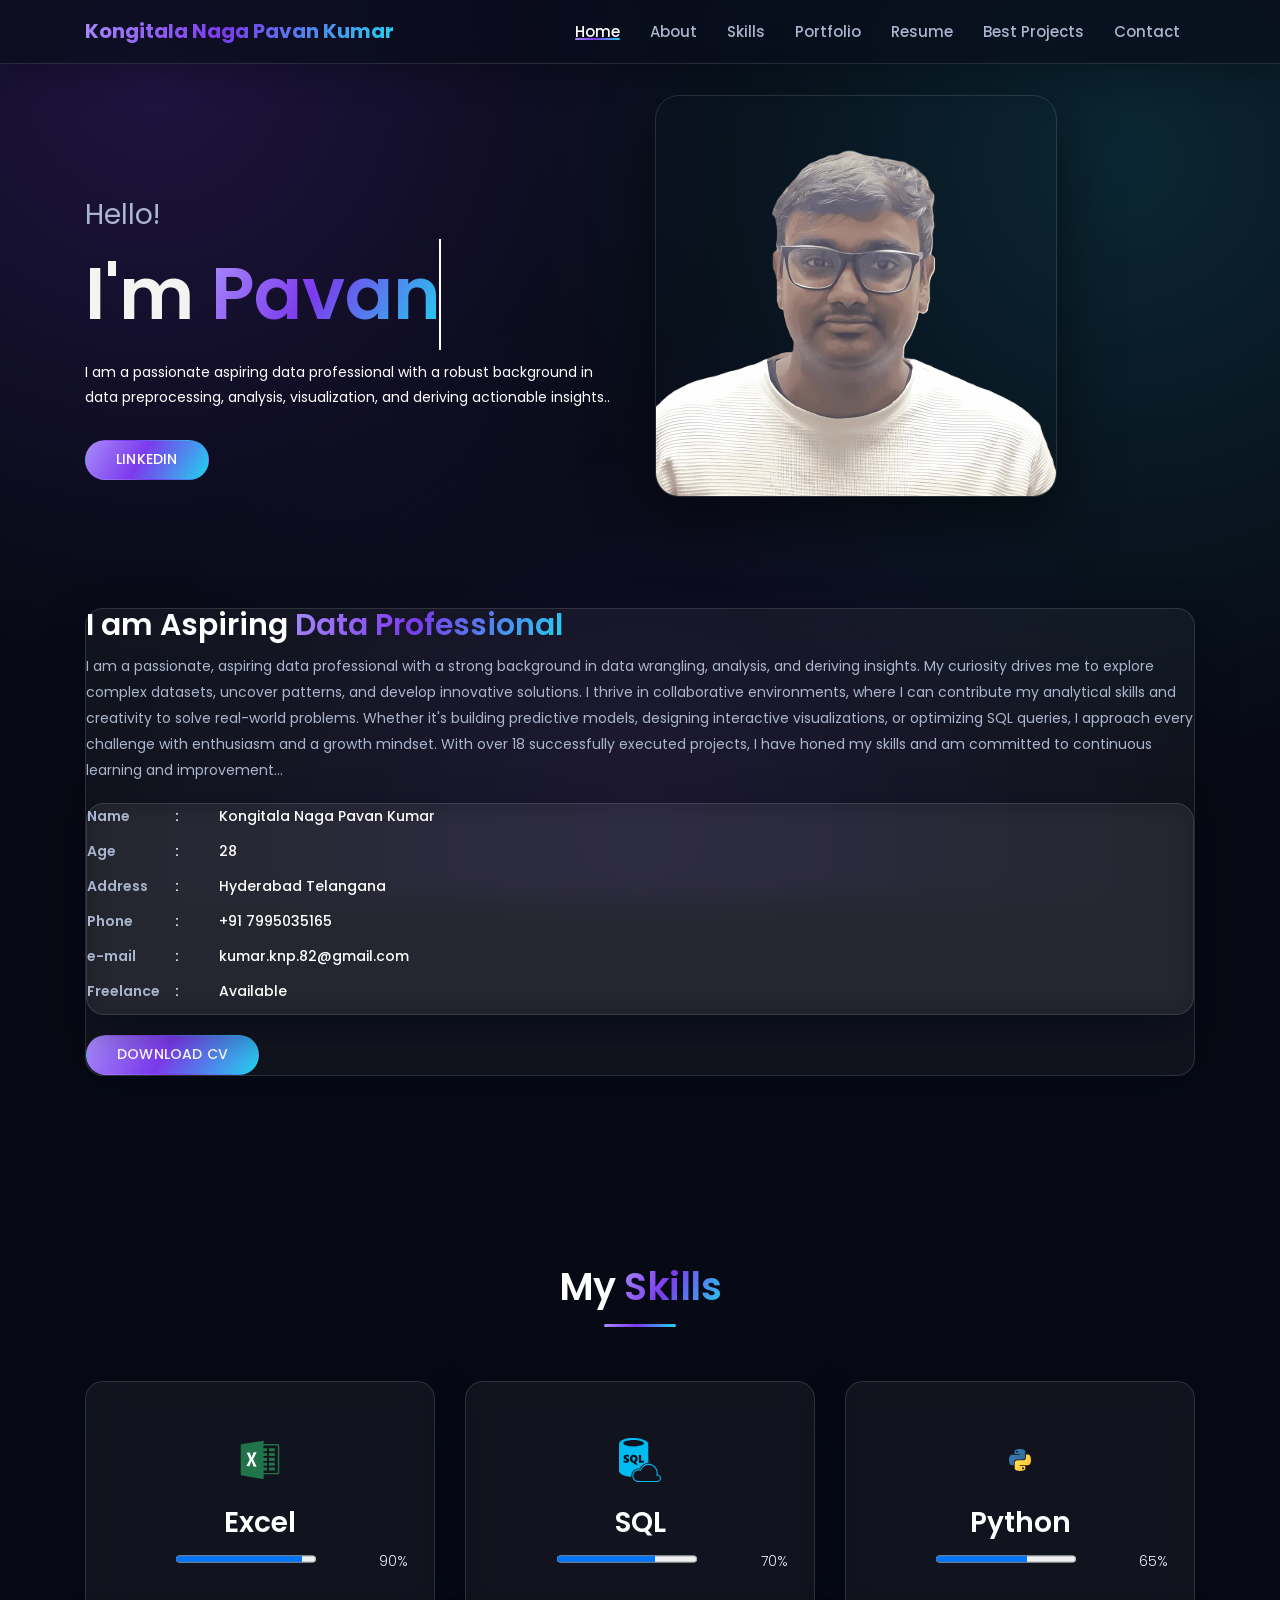
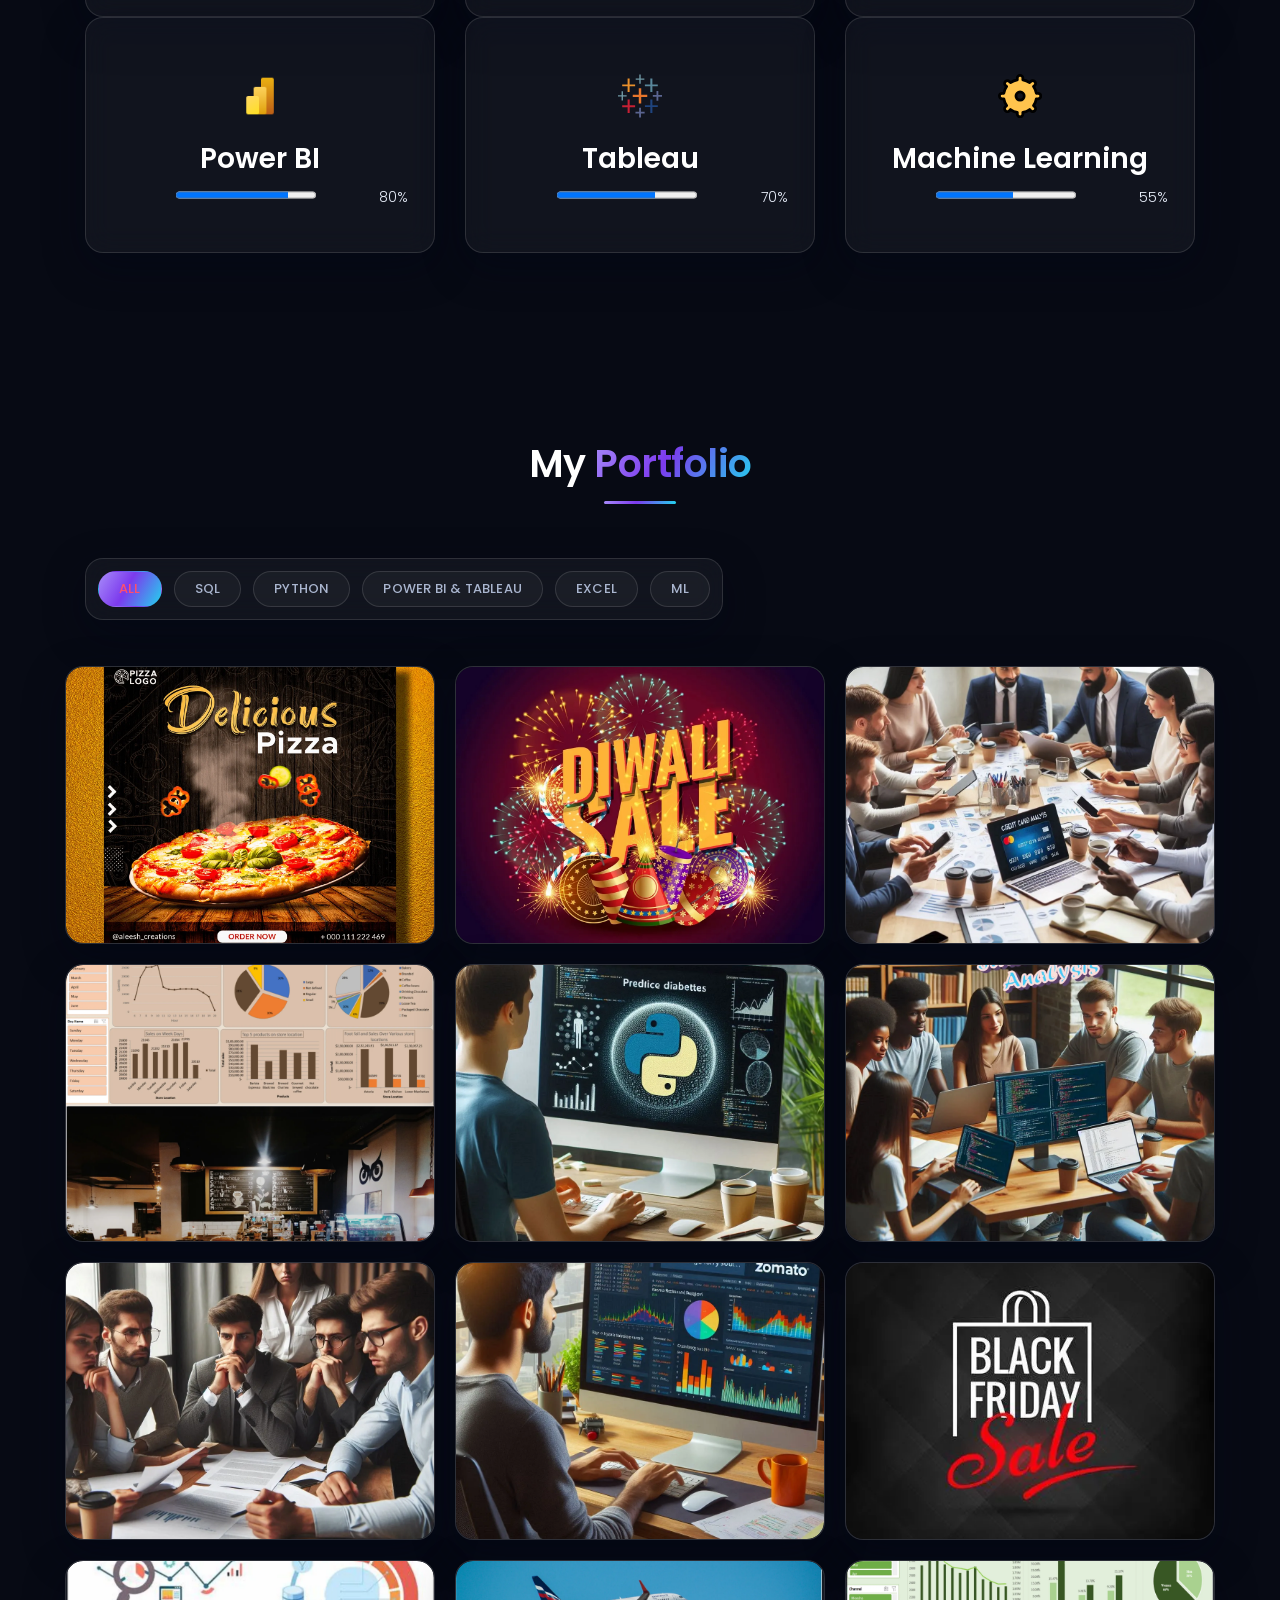
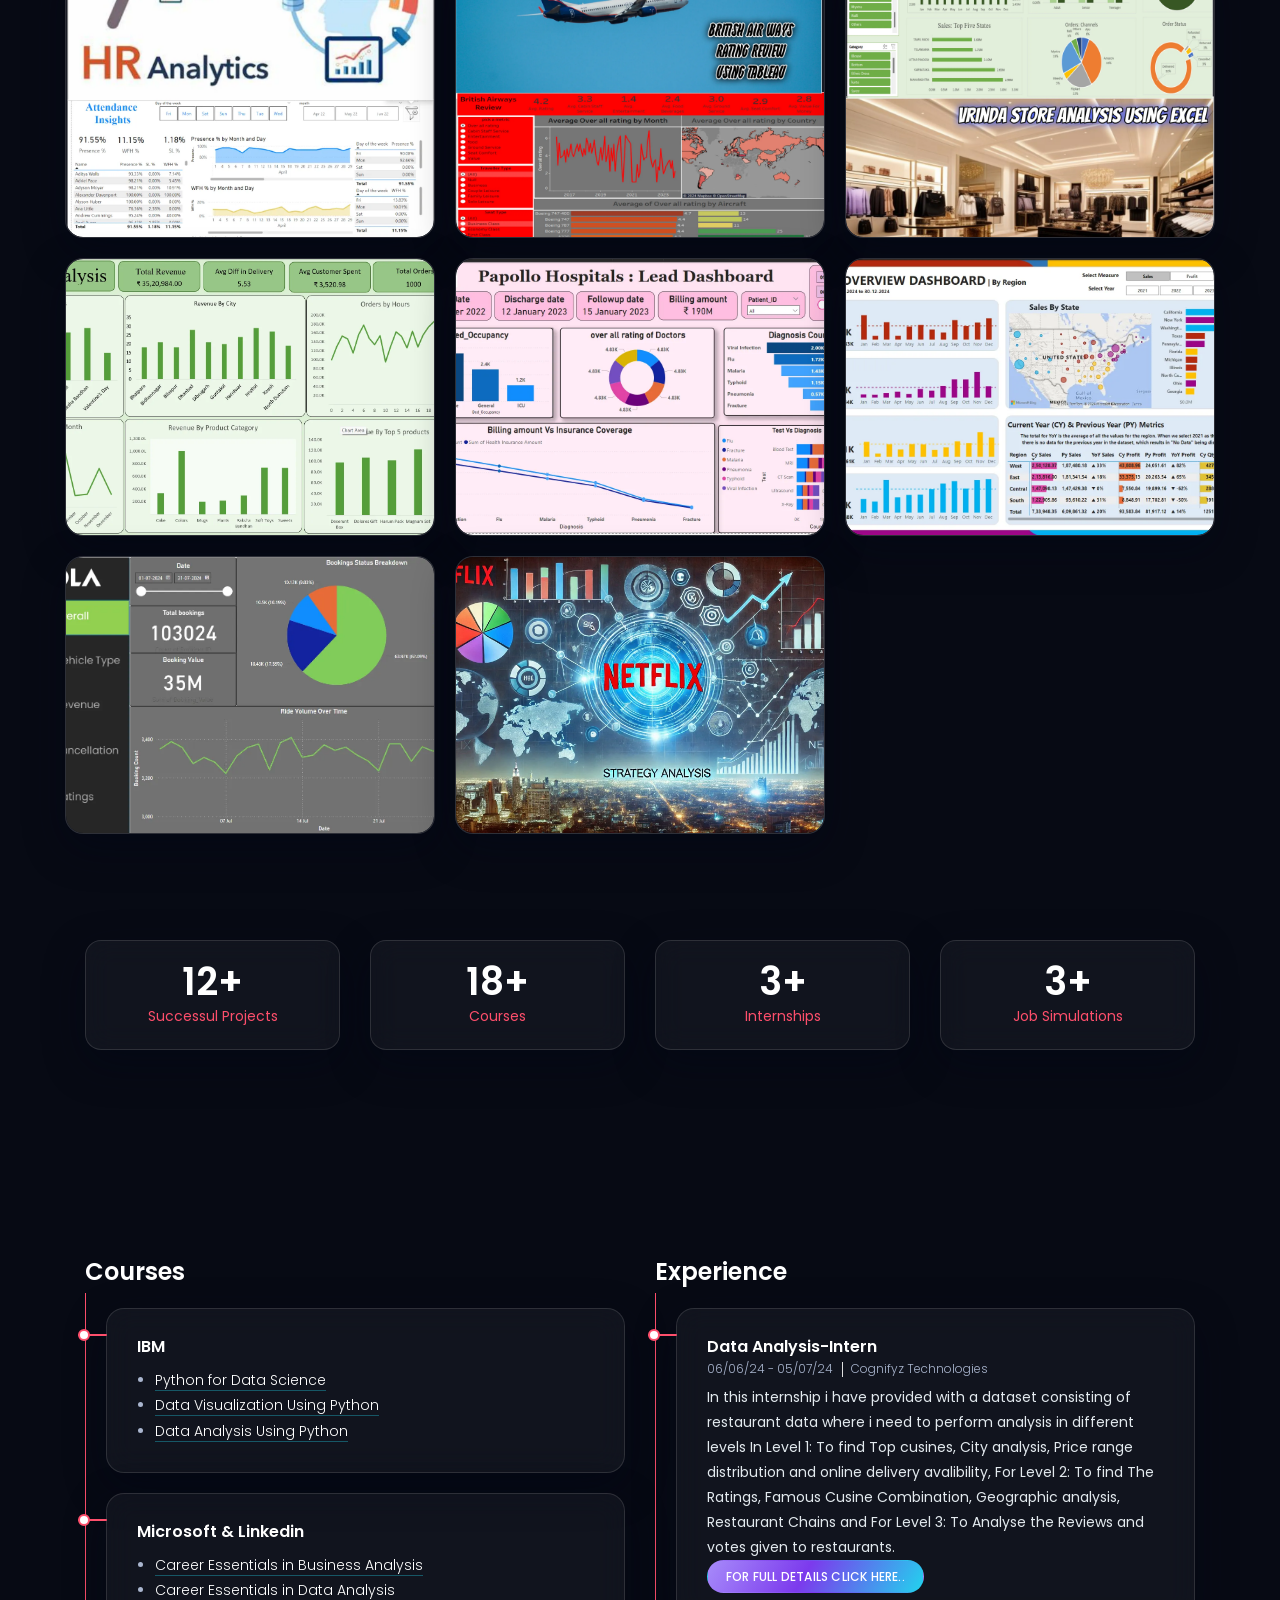
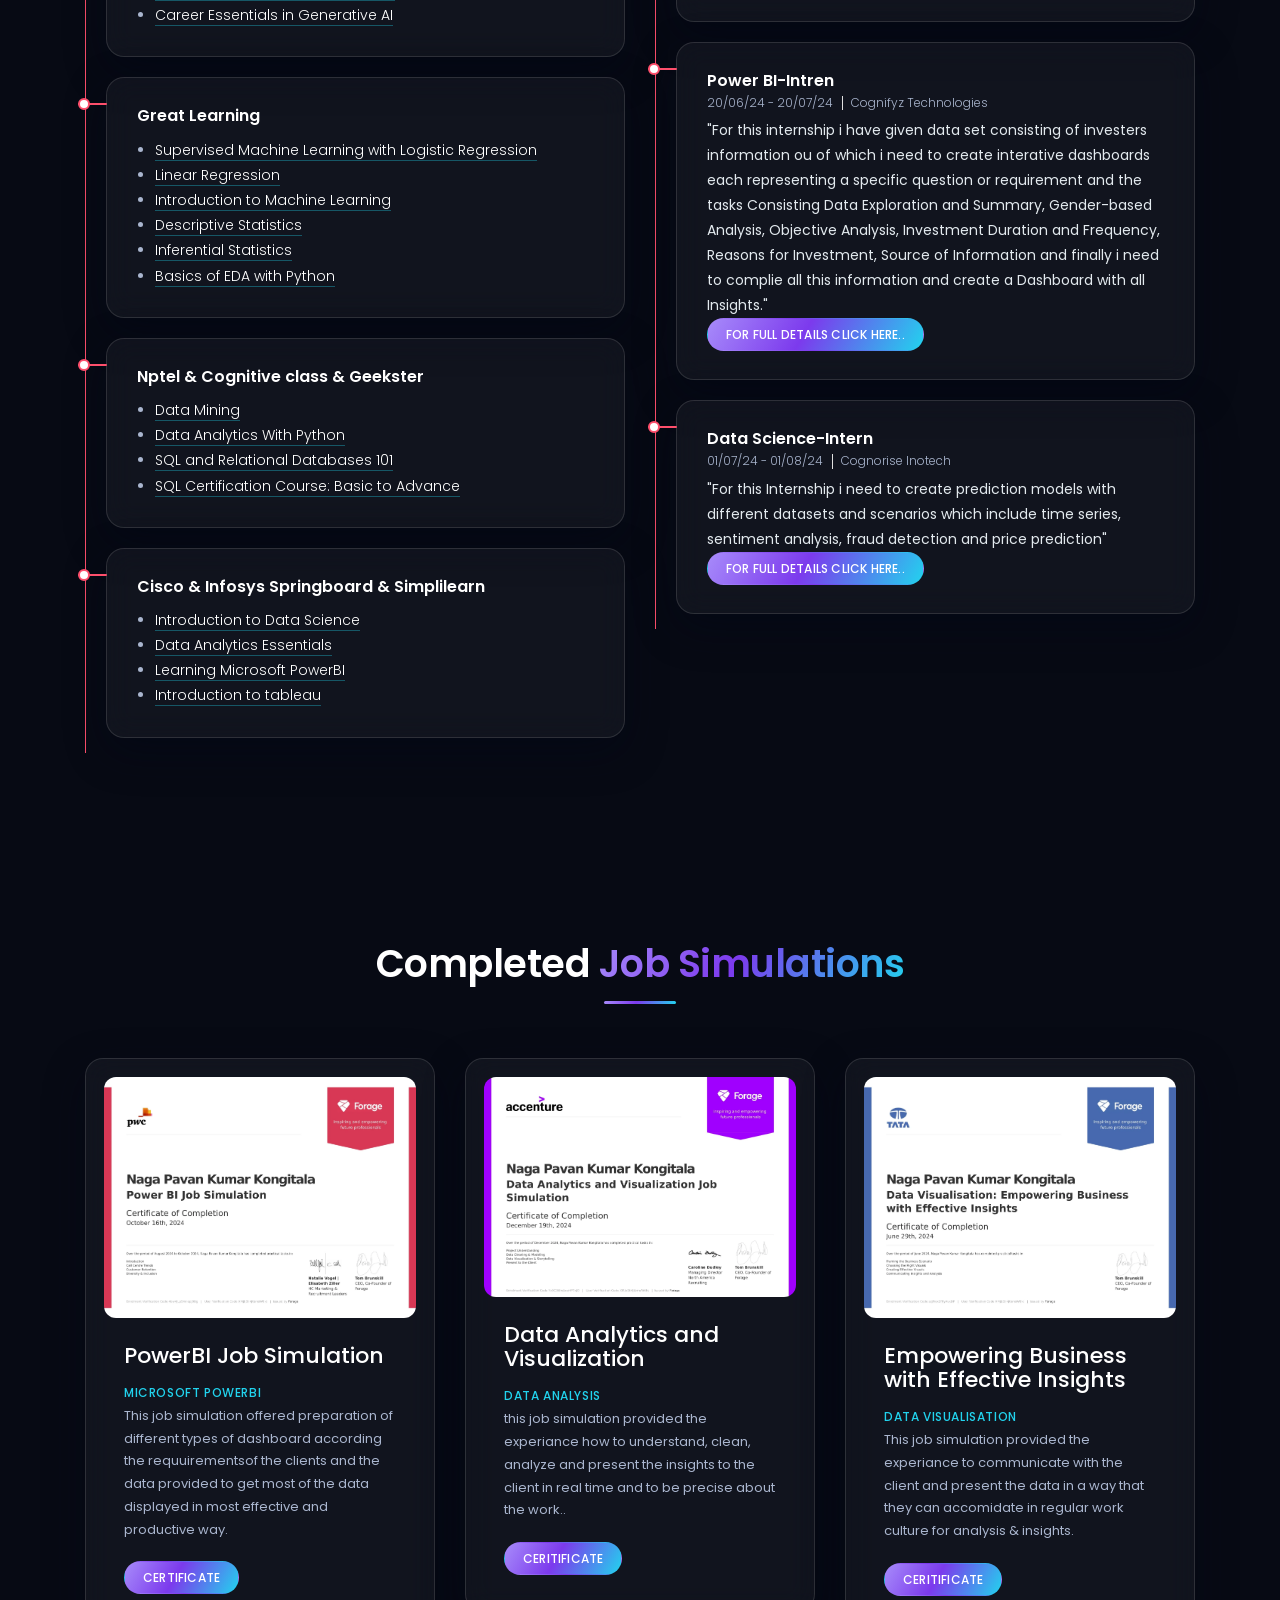
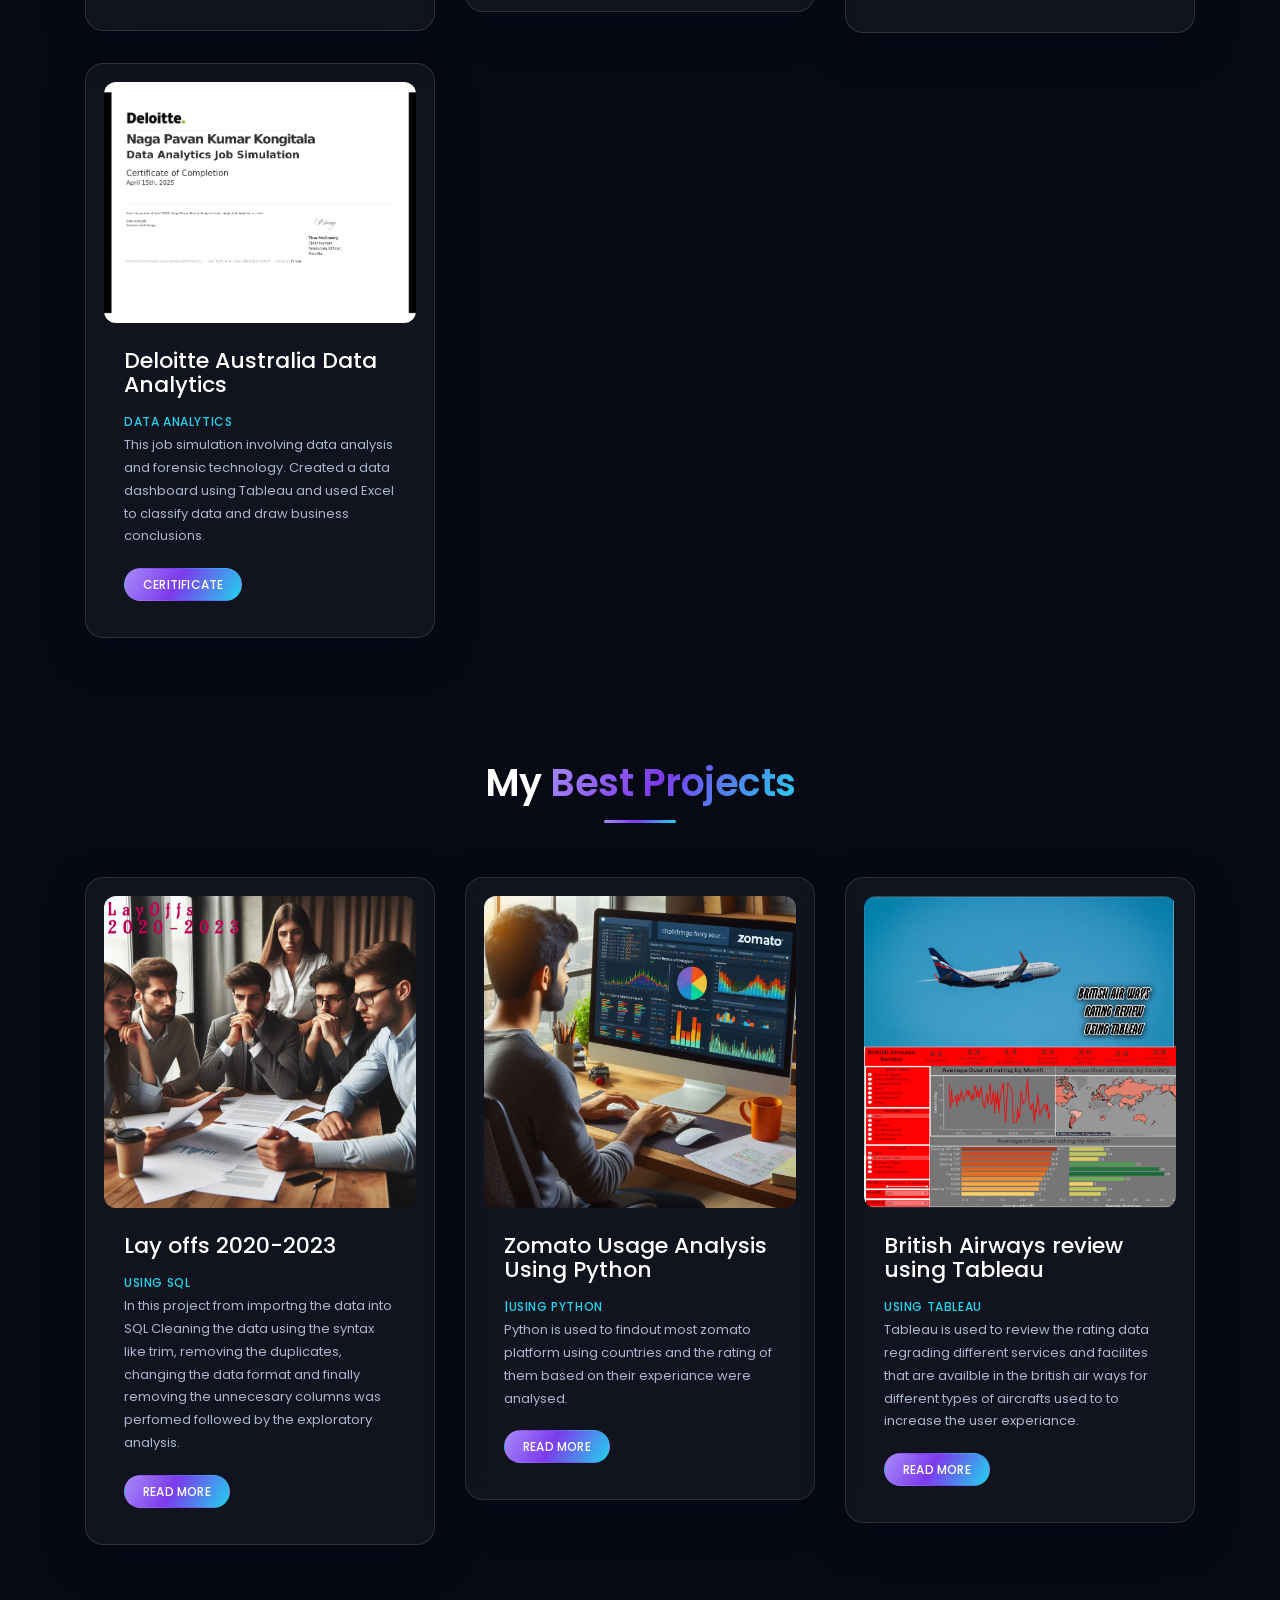
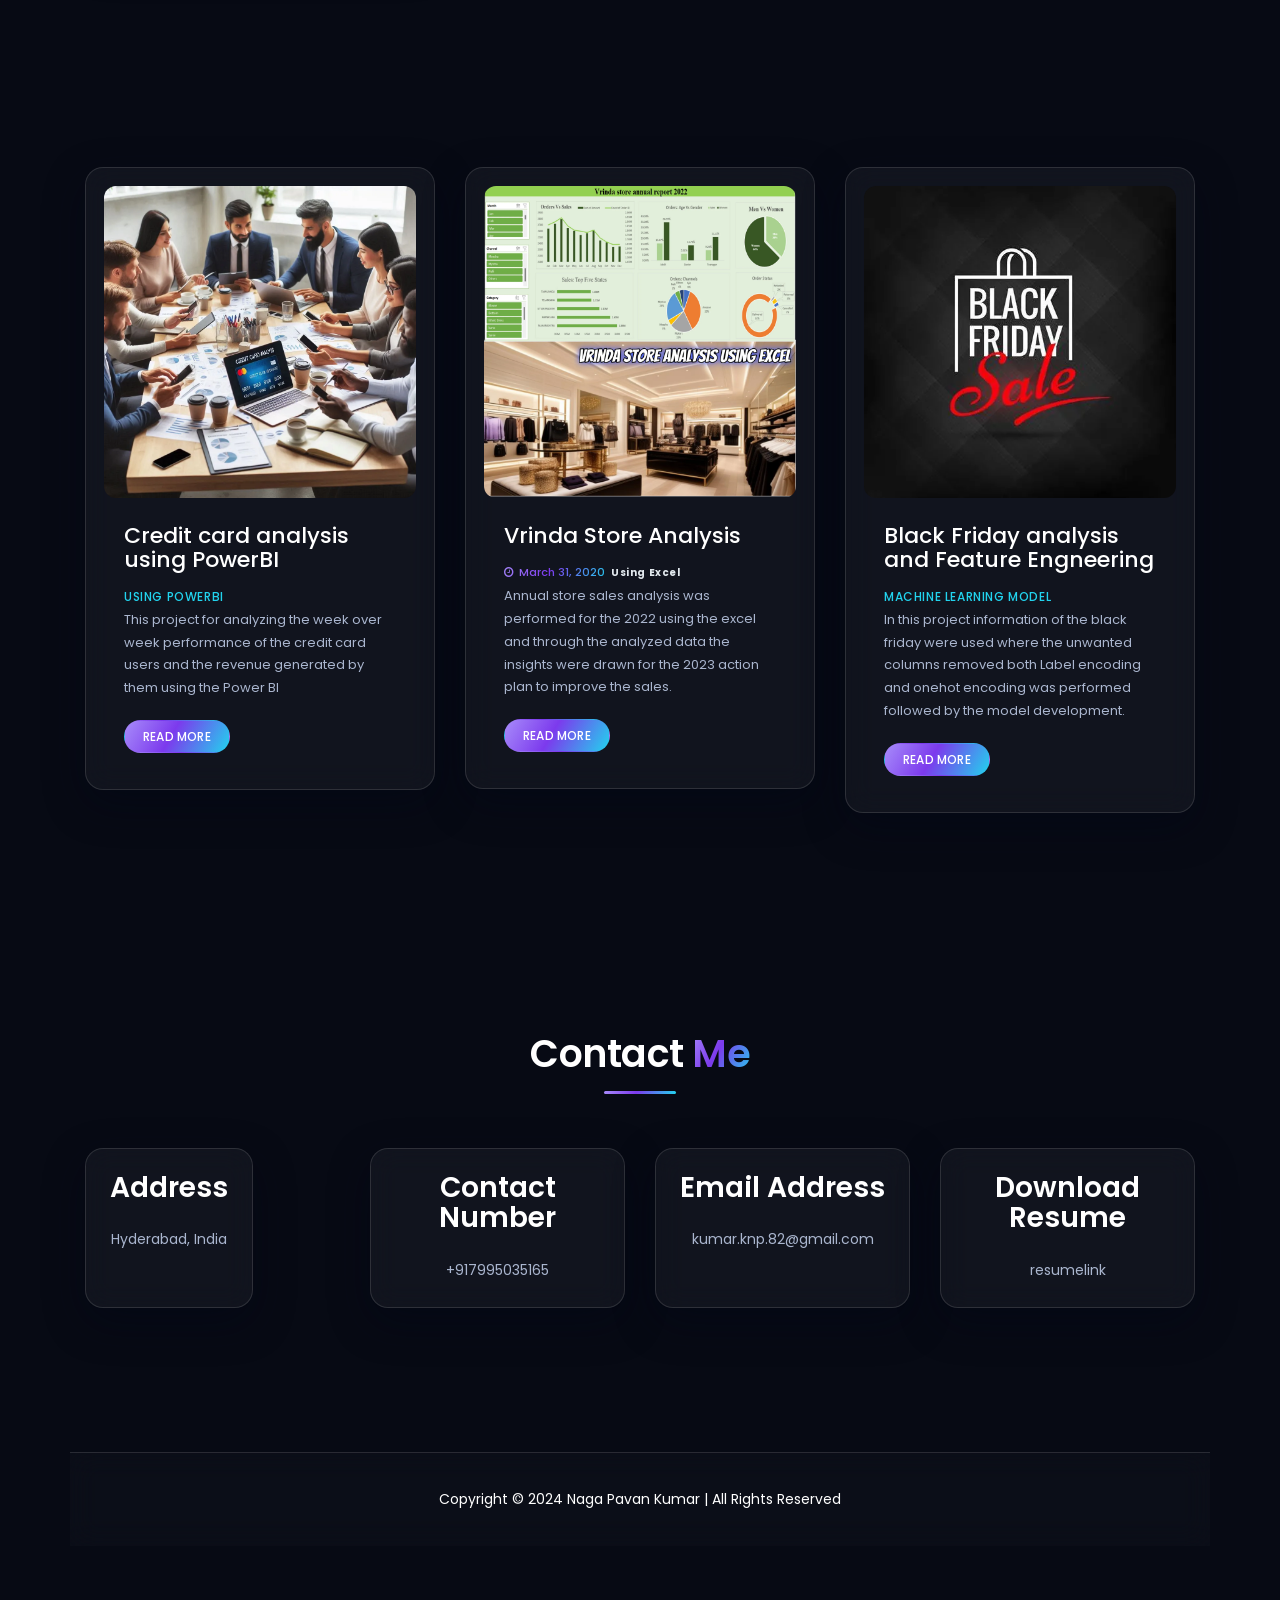
==== commit 904b761a: "Phase 5: replace legacy plugin stack with vanilla modern.js" ====
--- a/index.html
+++ b/index.html
@@ -25,16 +25,6 @@
 		<!-- Icon -->
 		<link rel="stylesheet" type="text/css" href="assets/fonts/simple-line-icons.css">
 		
-		<!-- Slicknav -->
-		<link rel="stylesheet" type="text/css" href="assets/css/slicknav.css">
-		
-		<!-- Owl-carousel -->
-		<link rel="stylesheet" type="text/css" href="assets/css/owl.carousel.min.css">
-		<link rel="stylesheet" type="text/css" href="assets/css/owl.theme.default.min.css">
-		
-		<!-- Nivo Lightbox -->
-		<link rel="stylesheet" type="text/css" href="assets/css/nivo-lightbox.css" >
-		
 		<!-- Text-animated -->
 		<link rel="stylesheet" type="text/css" href="assets/css/animated-headline.css" >
 		
@@ -52,12 +42,6 @@
 
 		<!-- Dark glass design system -->
 		<link rel="stylesheet" type="text/css" href="assets/css/redesign.css">
-		<!-- HTML5 shim and Respond.js IE8 support of HTML5 elements and media queries -->
-		<!-- WARNING: Respond.js doesn't work if you view the page via file:// -->
-		<!--[if lt IE 9]>
-		  <script src="https://oss.maxcdn.com/html5shiv/3.7.2/html5shiv.min.js"></script>
-		  <script src="https://oss.maxcdn.com/respond/1.4.2/respond.min.js"></script>
-		<![endif]-->
 	</head>
   
 	<body data-spy="scroll" data-offset="80">
@@ -1005,24 +989,8 @@
 			<i class="icon-arrow-up"></i>
 		</a>
 
-		<!-- jQuery first, then Popper.js, then Bootstrap JS -->
-		<script src="assets/js/jquery-min.js"></script>
-		<script src="assets/js/popper.min.js"></script>
-		<script src="assets/js/bootstrap.min.js"></script>
-		<script src="assets/js/modernizr-2.8.3.min.js"></script>
-		<script src="assets/js/particles.min.js"></script>
-		<script src="assets/js/app.js"></script>
-		<script src="assets/js/jquery.nav.js"></script>
-		<script src="assets/js/smooth-scroll.js"></script>
-		<script src="assets/js/owl.carousel.min.js"></script>
-		<script src="assets/js/jquery.mixitup.js"></script>
-		<script src="assets/js/animated-headline.js"></script>
-		<script src="assets/js/jquery.counterup.min.js"></script>
-		<script src="assets/js/waypoints.min.js"></script>
-		<script src="assets/js/wow.js"></script>
-		<script src="assets/js/jquery.easing.min.js"></script>  
-		<script src="assets/js/nivo-lightbox.js"></script>
-		<script src="assets/js/main.js"></script>
-		
+		<!-- Single dependency-free script; all content works without it. -->
+		<script src="assets/js/modern.js" defer></script>
+
 	</body>
 </html>
--- a/assets/css/redesign.css
+++ b/assets/css/redesign.css
@@ -236,6 +236,31 @@
   border-radius: 50%;
 }
 
+a.back-to-top.is-visible {
+  display: block !important;
+}
+
+/* Filtering is opt-in: with JS the grid hides non-matching cards. */
+.js-filter .mix {
+  display: none;
+}
+
+.js-filter .mix.is-visible {
+  display: block;
+}
+
+/* Preloader is removed by JS; keep it harmless if scripts are blocked. */
+.preloader {
+  background: var(--bg);
+  transition: opacity 300ms ease, visibility 300ms ease;
+}
+
+.preloader.is-hidden {
+  opacity: 0;
+  visibility: hidden;
+  pointer-events: none;
+}
+
 /* ---------- Hero ---------- */
 .banner_content h3 {
   color: var(--text-muted);
@@ -621,6 +646,19 @@
 }
 
 /* ---------- Motion ---------- */
+.js-motion .wow,
+.js-motion .ftco-animate,
+.js-motion .reveal {
+  opacity: 0;
+  transform: translateY(16px);
+  transition: opacity 600ms ease, transform 600ms ease;
+}
+
+.js-motion .is-revealed {
+  opacity: 1;
+  transform: none;
+}
+
 @media (prefers-reduced-motion: no-preference) {
   .about-image img {
     animation: floaty 7s ease-in-out infinite;
@@ -631,17 +669,6 @@
     50% { transform: translateY(-10px); }
   }
 
-  .services-item,
-  .portfolio-item,
-  .single_blog,
-  .timeline-item {
-    animation: settle 520ms both;
-  }
-
-  @keyframes settle {
-    from { opacity: 0; transform: translateY(14px); }
-    to { opacity: 1; transform: translateY(0); }
-  }
 }
 
 @media (prefers-reduced-motion: reduce) {
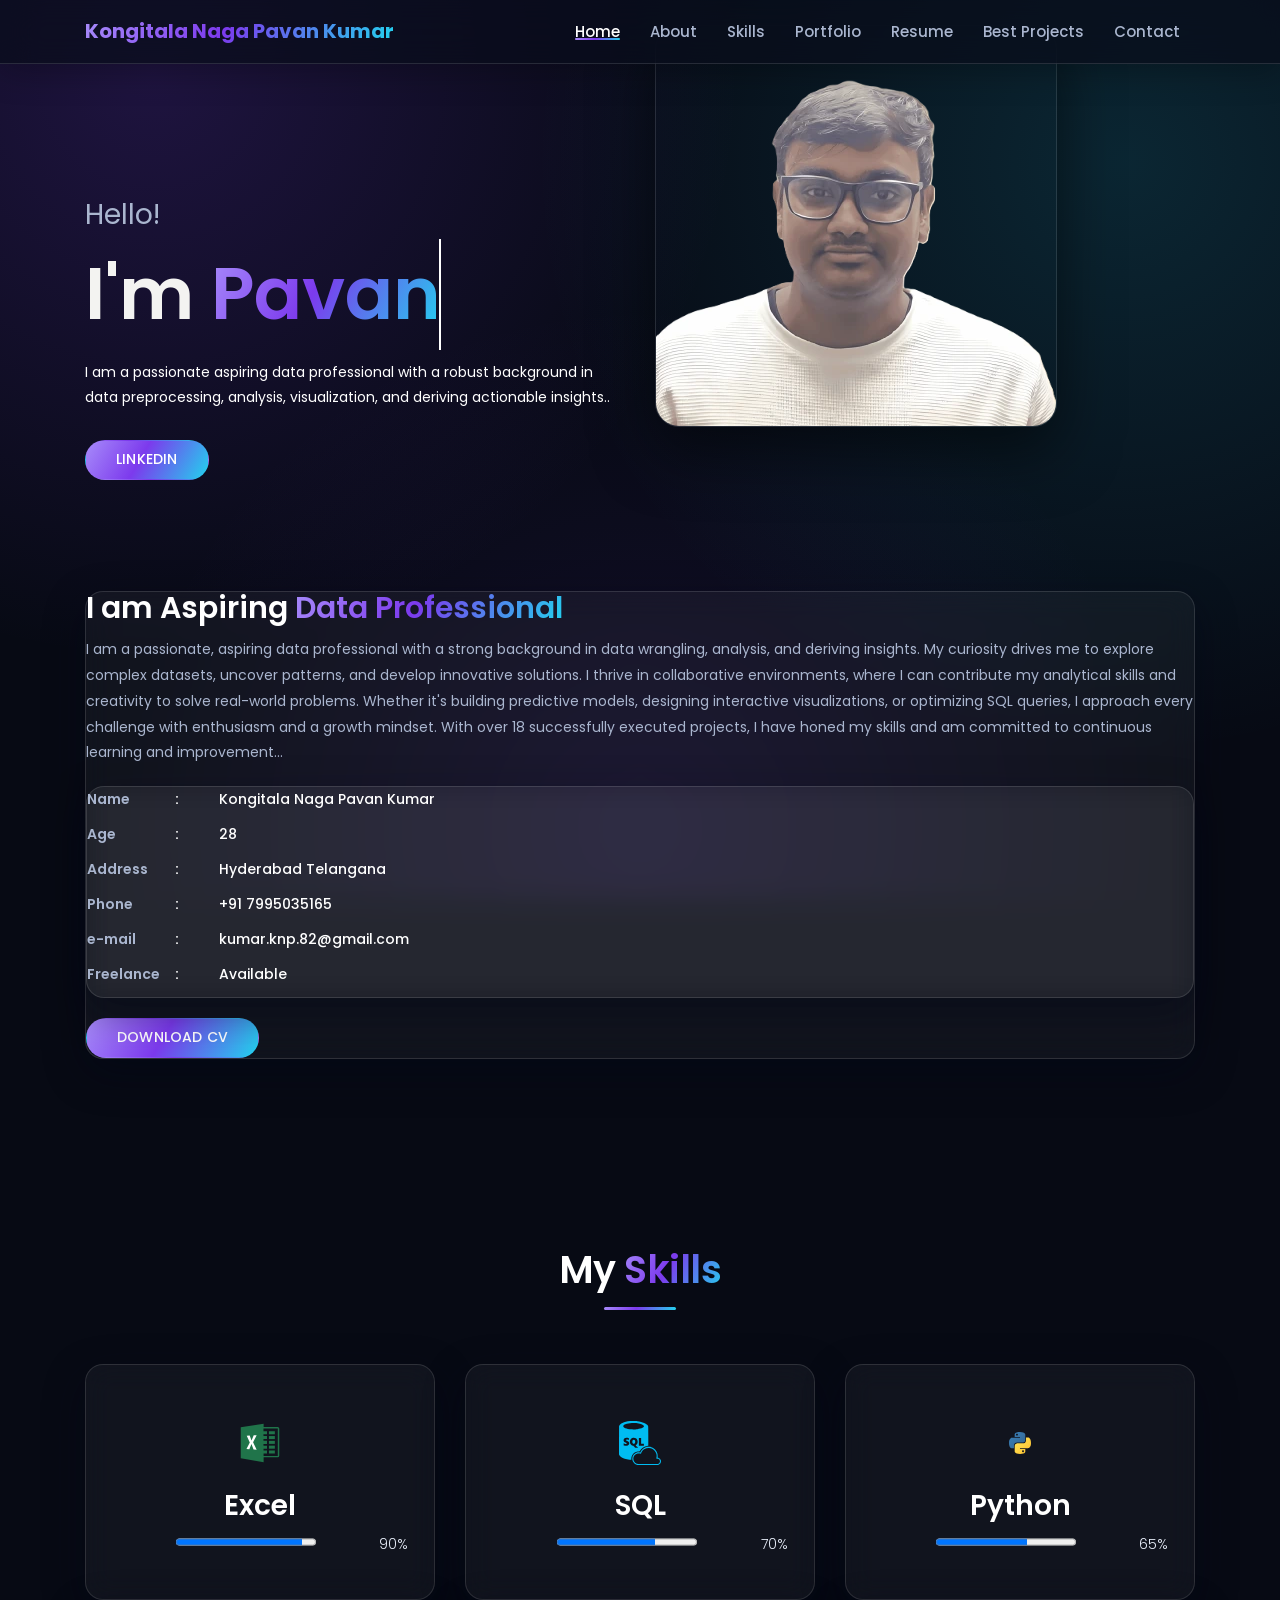
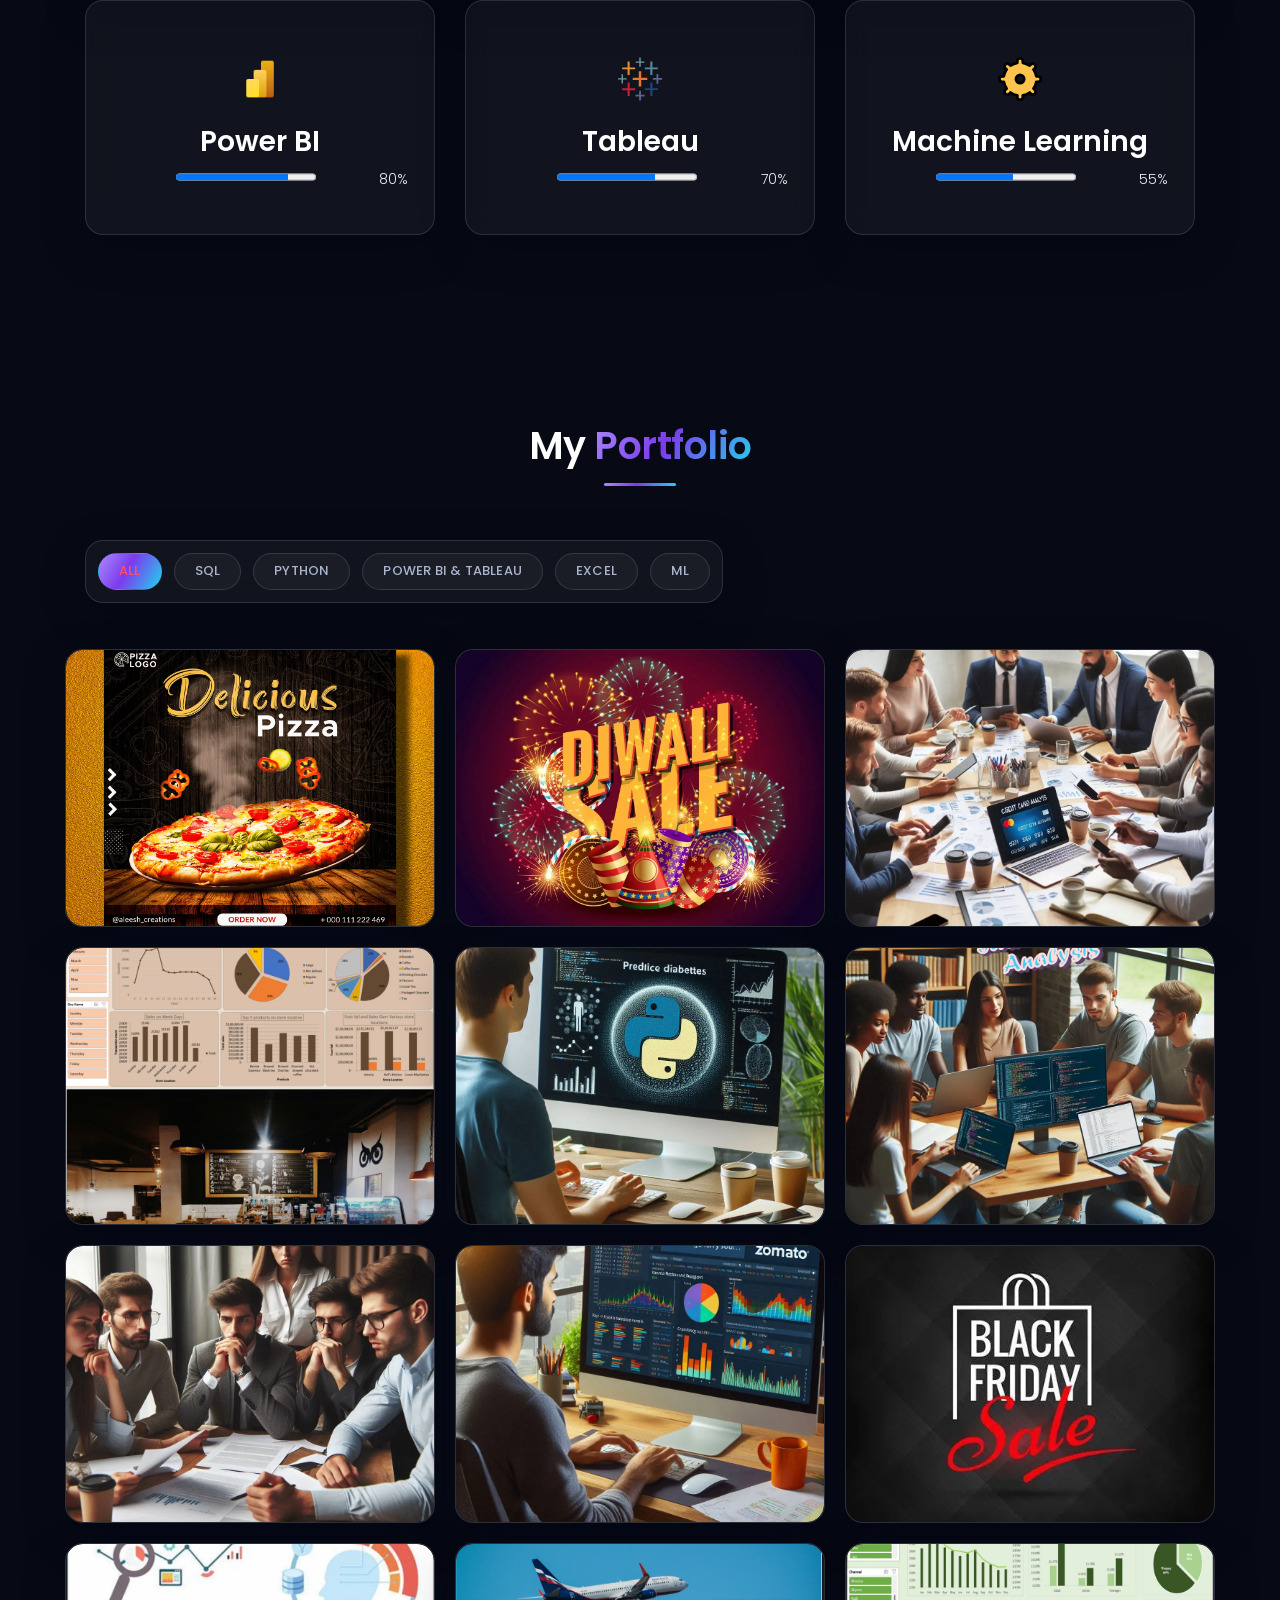
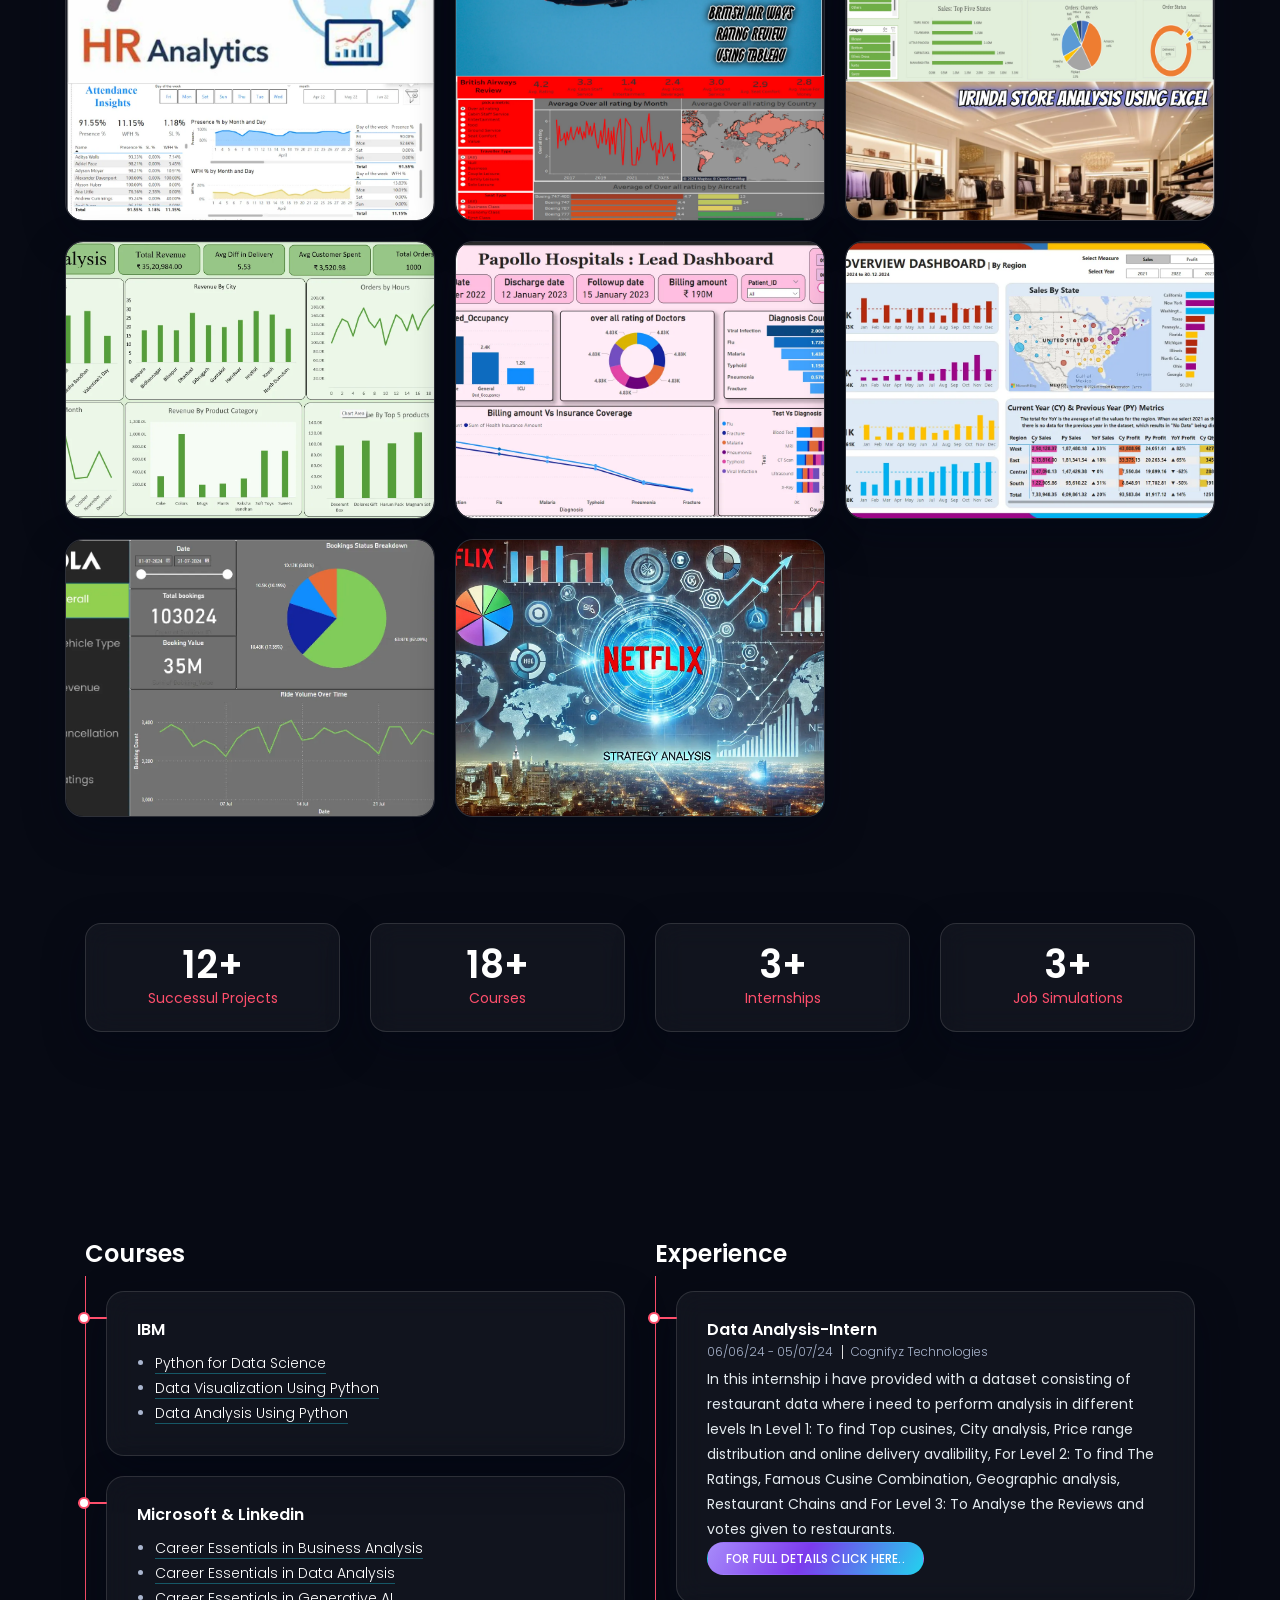
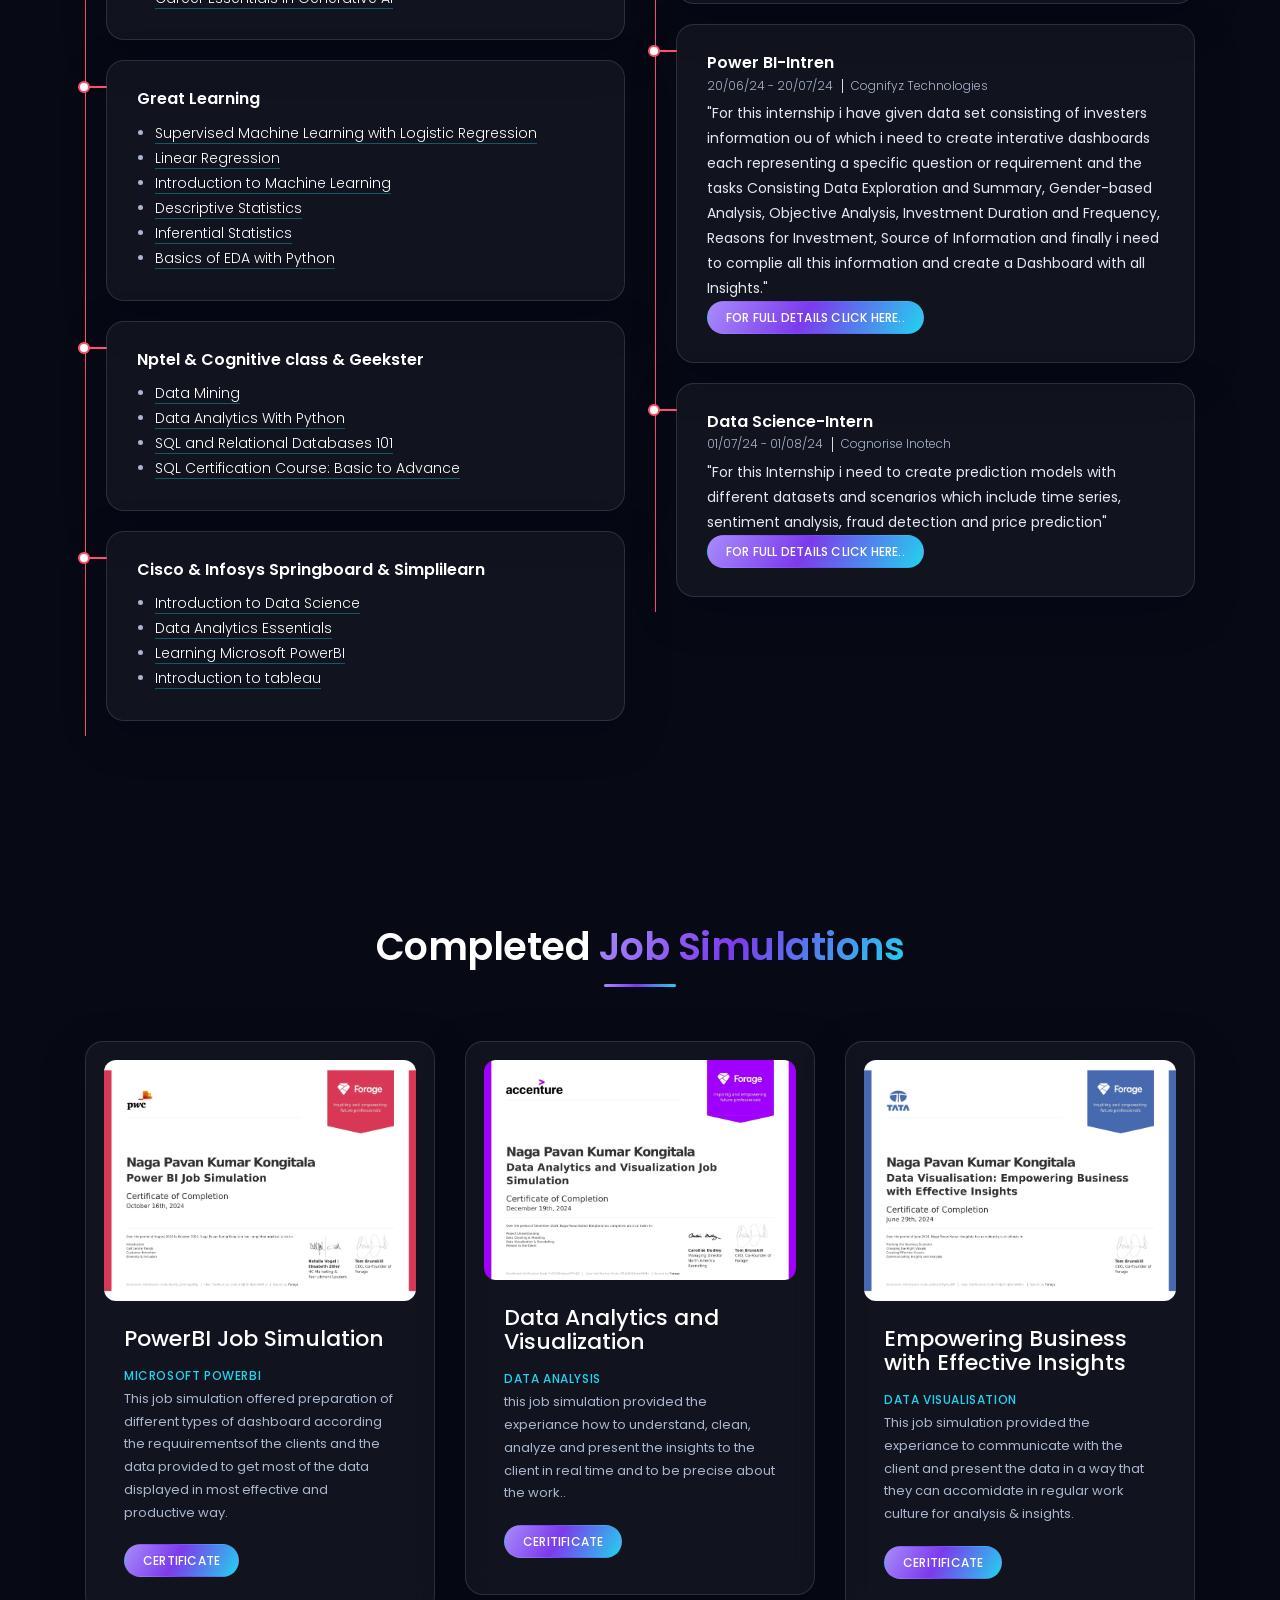
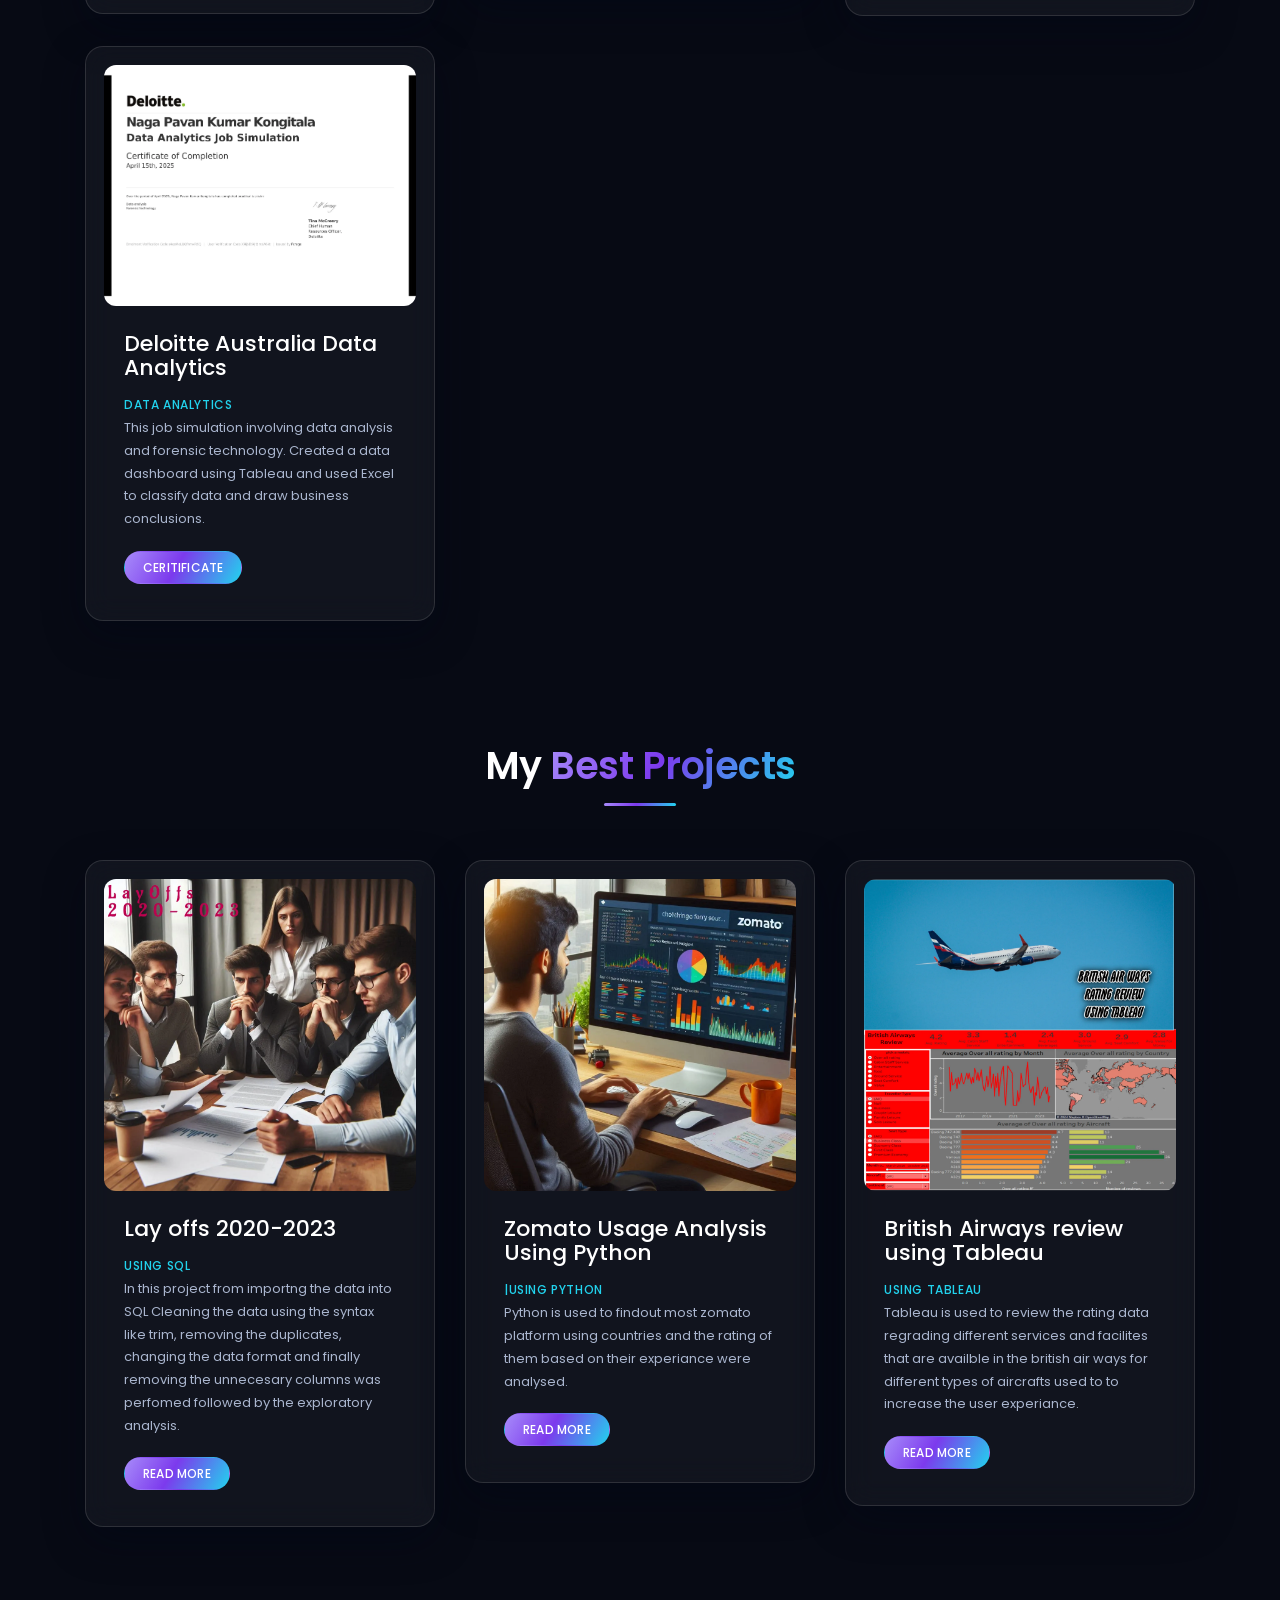
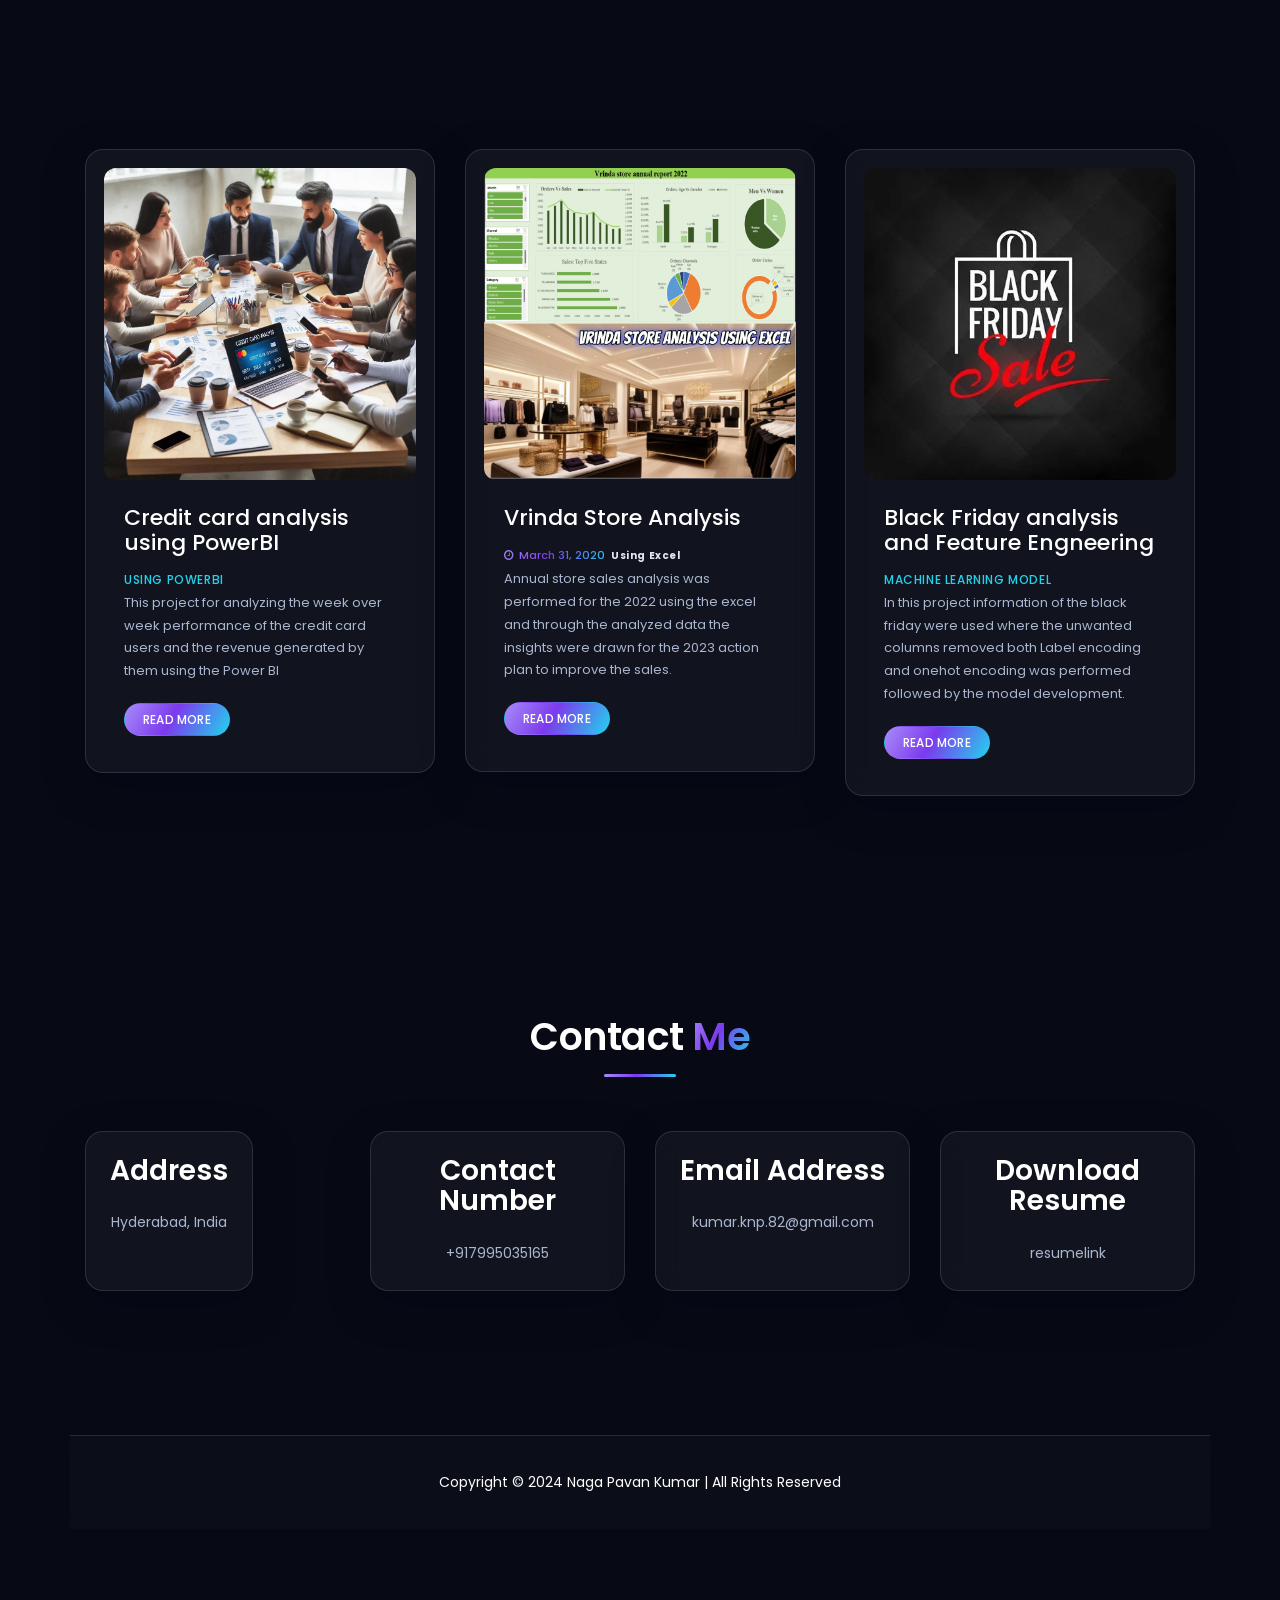
==== commit 363d16f4: "Phase 6: harden responsive breakpoints and mobile navigation" ====
--- a/index.html
+++ b/index.html
@@ -98,7 +98,7 @@
 						</div>
 					</div>
 					<div class="col-lg-6 col-md-6">
-						<div class="about-image" style="margin-top: 70px;">
+						<div class="about-image">
                             <img src="assets/img/port.webp" alt="Kongitala Naga Pavan Kumar">
                         </div>
 					</div>
--- a/assets/css/redesign.css
+++ b/assets/css/redesign.css
@@ -685,3 +685,132 @@
     scroll-behavior: auto !important;
   }
 }
+
+/* ---------- Responsive refinements ---------- */
+@media (max-width: 991px) {
+  .section-padding {
+    padding: 76px 0;
+  }
+
+  .banner_content {
+    margin-top: 56px;
+  }
+
+  .about-image img {
+    max-width: 440px;
+    margin: 0 auto;
+  }
+
+  .section-title {
+    font-size: 30px;
+  }
+}
+
+@media (max-width: 767px) {
+  .navbar-collapse {
+    background: rgba(13, 18, 36, 0.96) !important;
+    border: 1px solid var(--glass-border);
+    border-radius: 14px;
+    margin-top: 10px;
+    padding: 14px 0 !important;
+    -webkit-backdrop-filter: blur(18px);
+    backdrop-filter: blur(18px);
+  }
+
+  .navbar-light .navbar-nav .nav-link {
+    color: var(--text) !important;
+    padding: 12px 20px !important;
+    border-bottom: 1px solid var(--glass-border);
+  }
+
+  .navbar-light .navbar-nav .nav-link::after {
+    left: 20px;
+    right: 20px;
+  }
+
+  .banner_content {
+    text-align: center;
+    margin-top: 44px;
+    padding: 0 15px;
+  }
+
+  .banner_content h1 {
+    font-size: 32px !important;
+    line-height: 1.2;
+  }
+
+  .banner_content p {
+    font-size: 15px;
+    line-height: 1.7;
+  }
+
+  .about-image img {
+    max-width: 340px;
+    margin: 28px auto 0;
+  }
+
+  .section-title {
+    font-size: 25px;
+    margin-bottom: 38px !important;
+  }
+
+  .controls {
+    display: flex;
+    padding: 6px;
+    margin-bottom: 28px;
+  }
+
+  .controls .filter {
+    padding: 8px 14px;
+    font-size: 12px;
+  }
+
+  .portfolio-item {
+    padding: 0;
+    margin-bottom: 18px;
+  }
+
+  .overlay .icons p {
+    font-size: 13px;
+  }
+
+  .overlay .icons p + p {
+    font-size: 11px;
+    max-height: 4.4em;
+  }
+
+  .timeline-item,
+  .align-self-stretch.box,
+  .single_blog {
+    padding: 20px;
+  }
+
+  .footer-area {
+    padding: 26px 0;
+  }
+}
+
+@media (max-width: 480px) {
+  .navbar-brand p {
+    font-size: 15px;
+  }
+
+  .banner_content h1 {
+    font-size: 28px !important;
+  }
+
+  .controls .filter {
+    padding: 7px 11px;
+    font-size: 11px;
+  }
+
+  .section-title {
+    font-size: 22px;
+  }
+
+  .timeline-item,
+  .align-self-stretch.box,
+  .single_blog {
+    padding: 16px;
+  }
+}
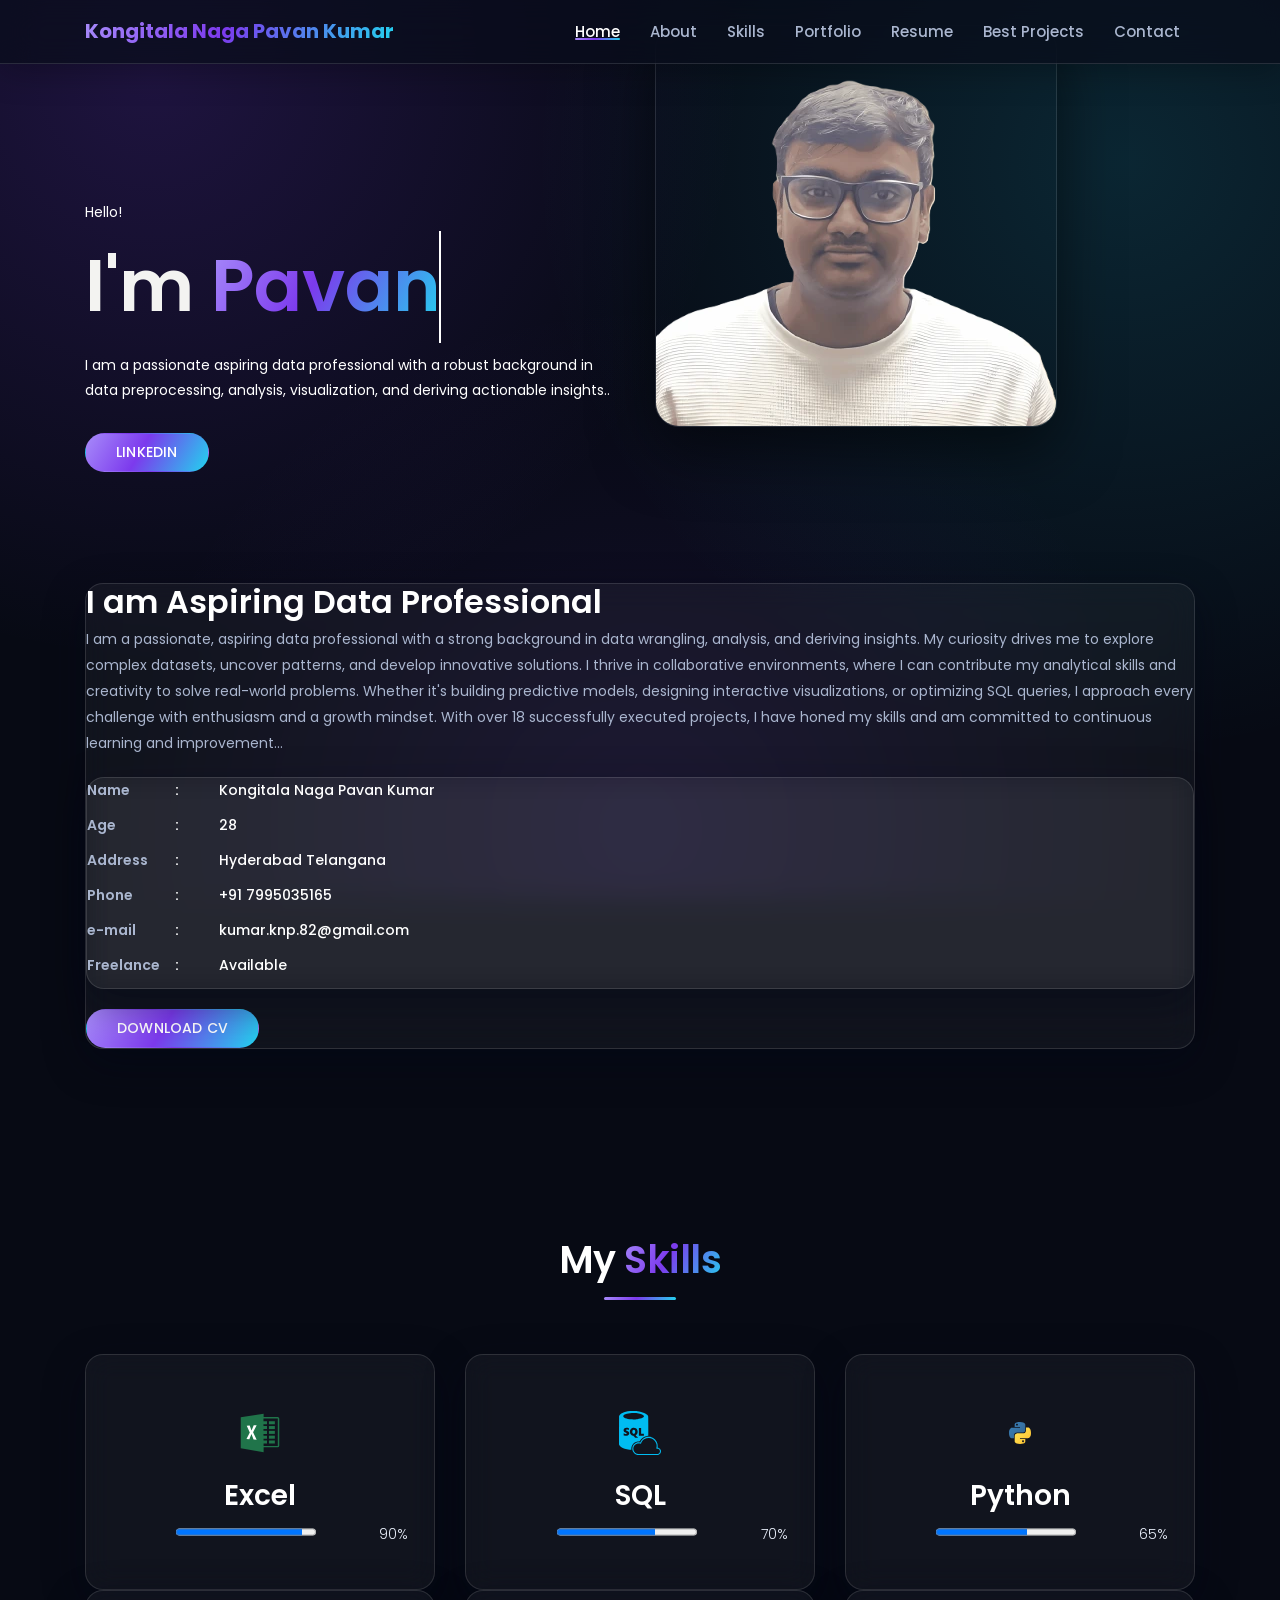
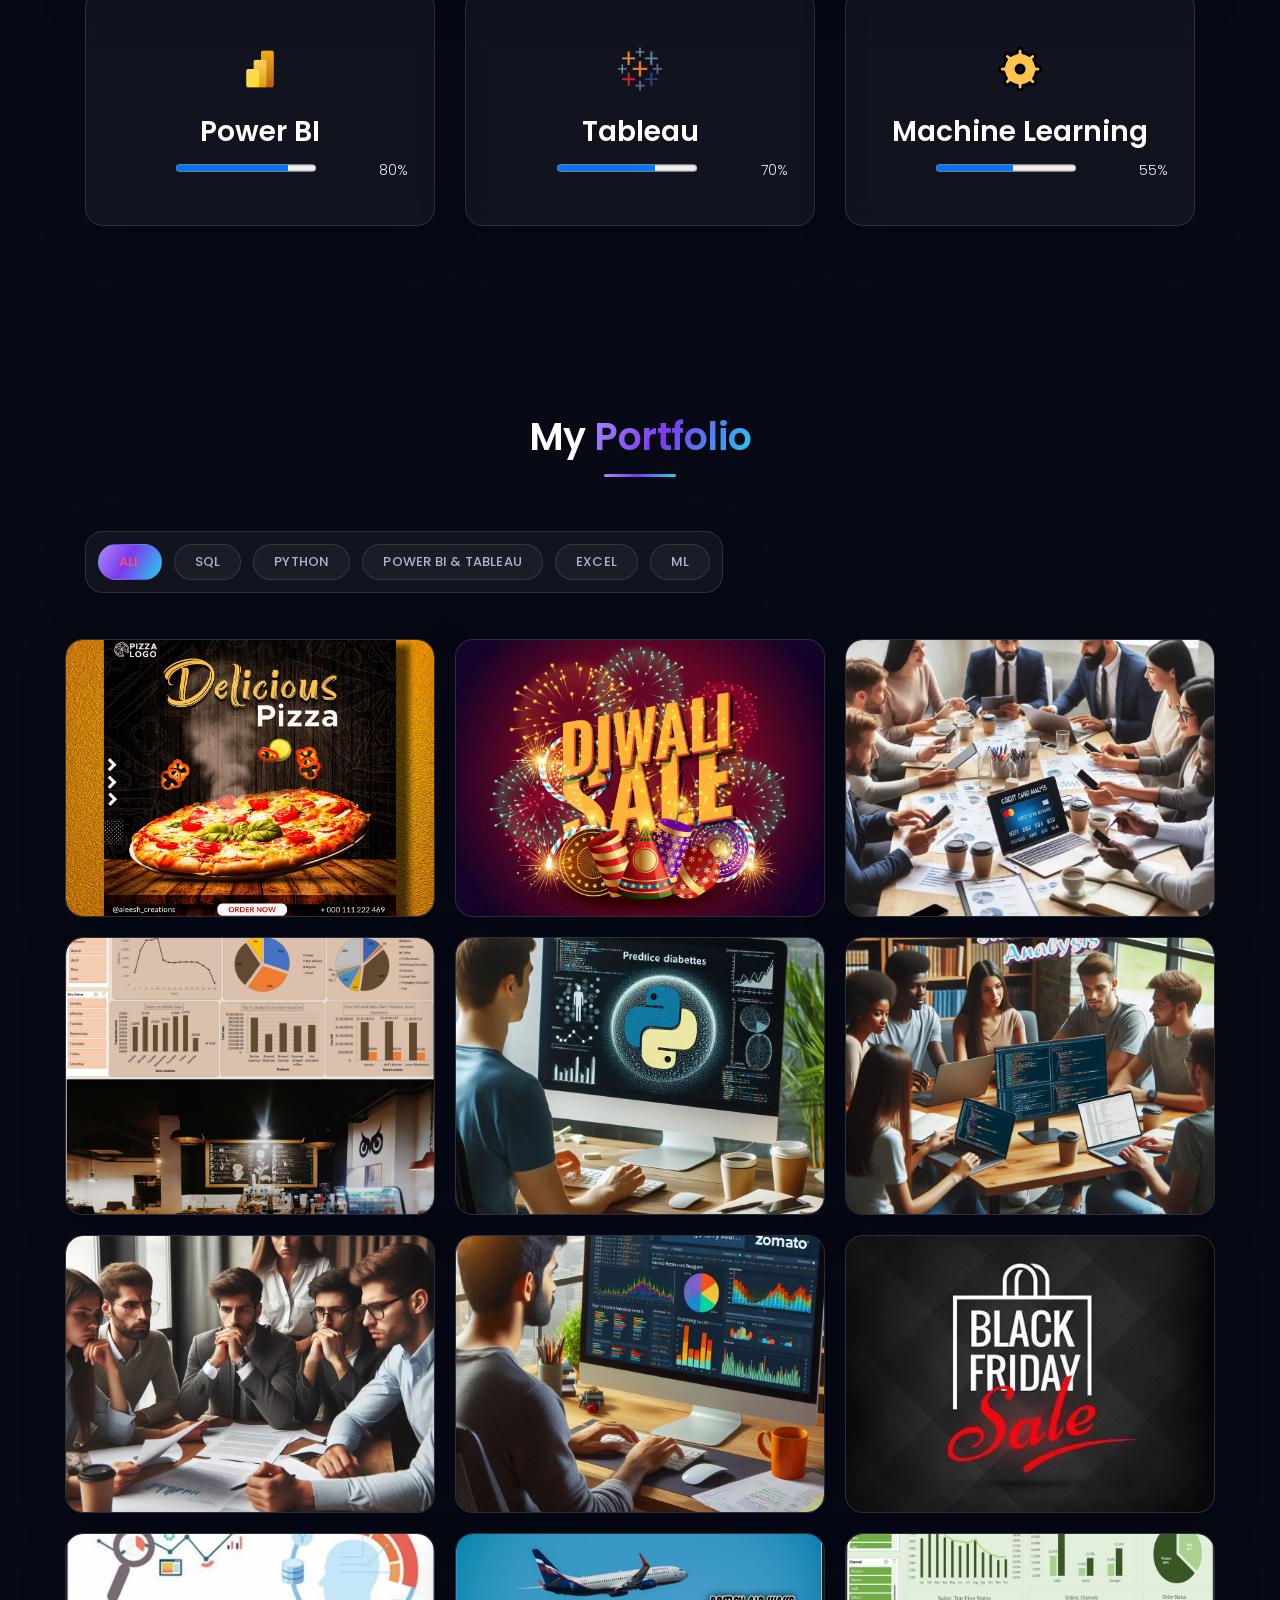
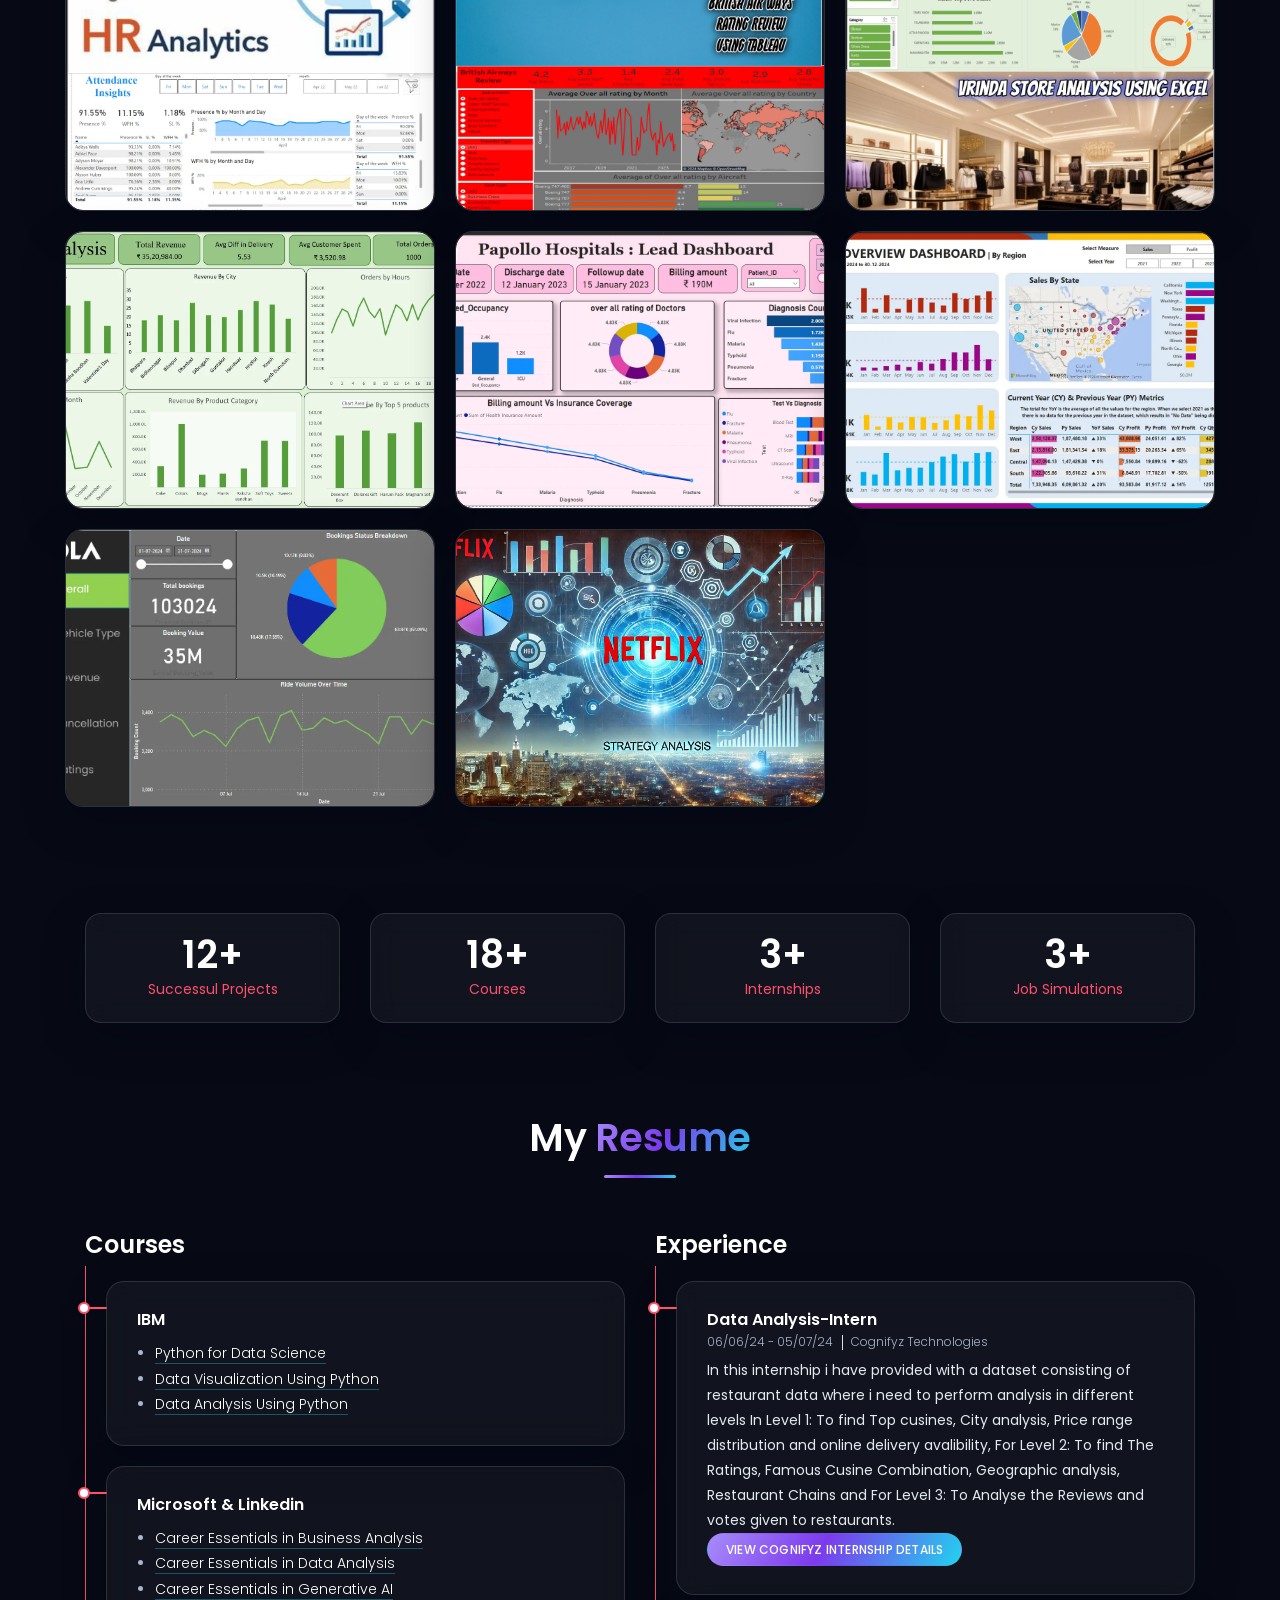
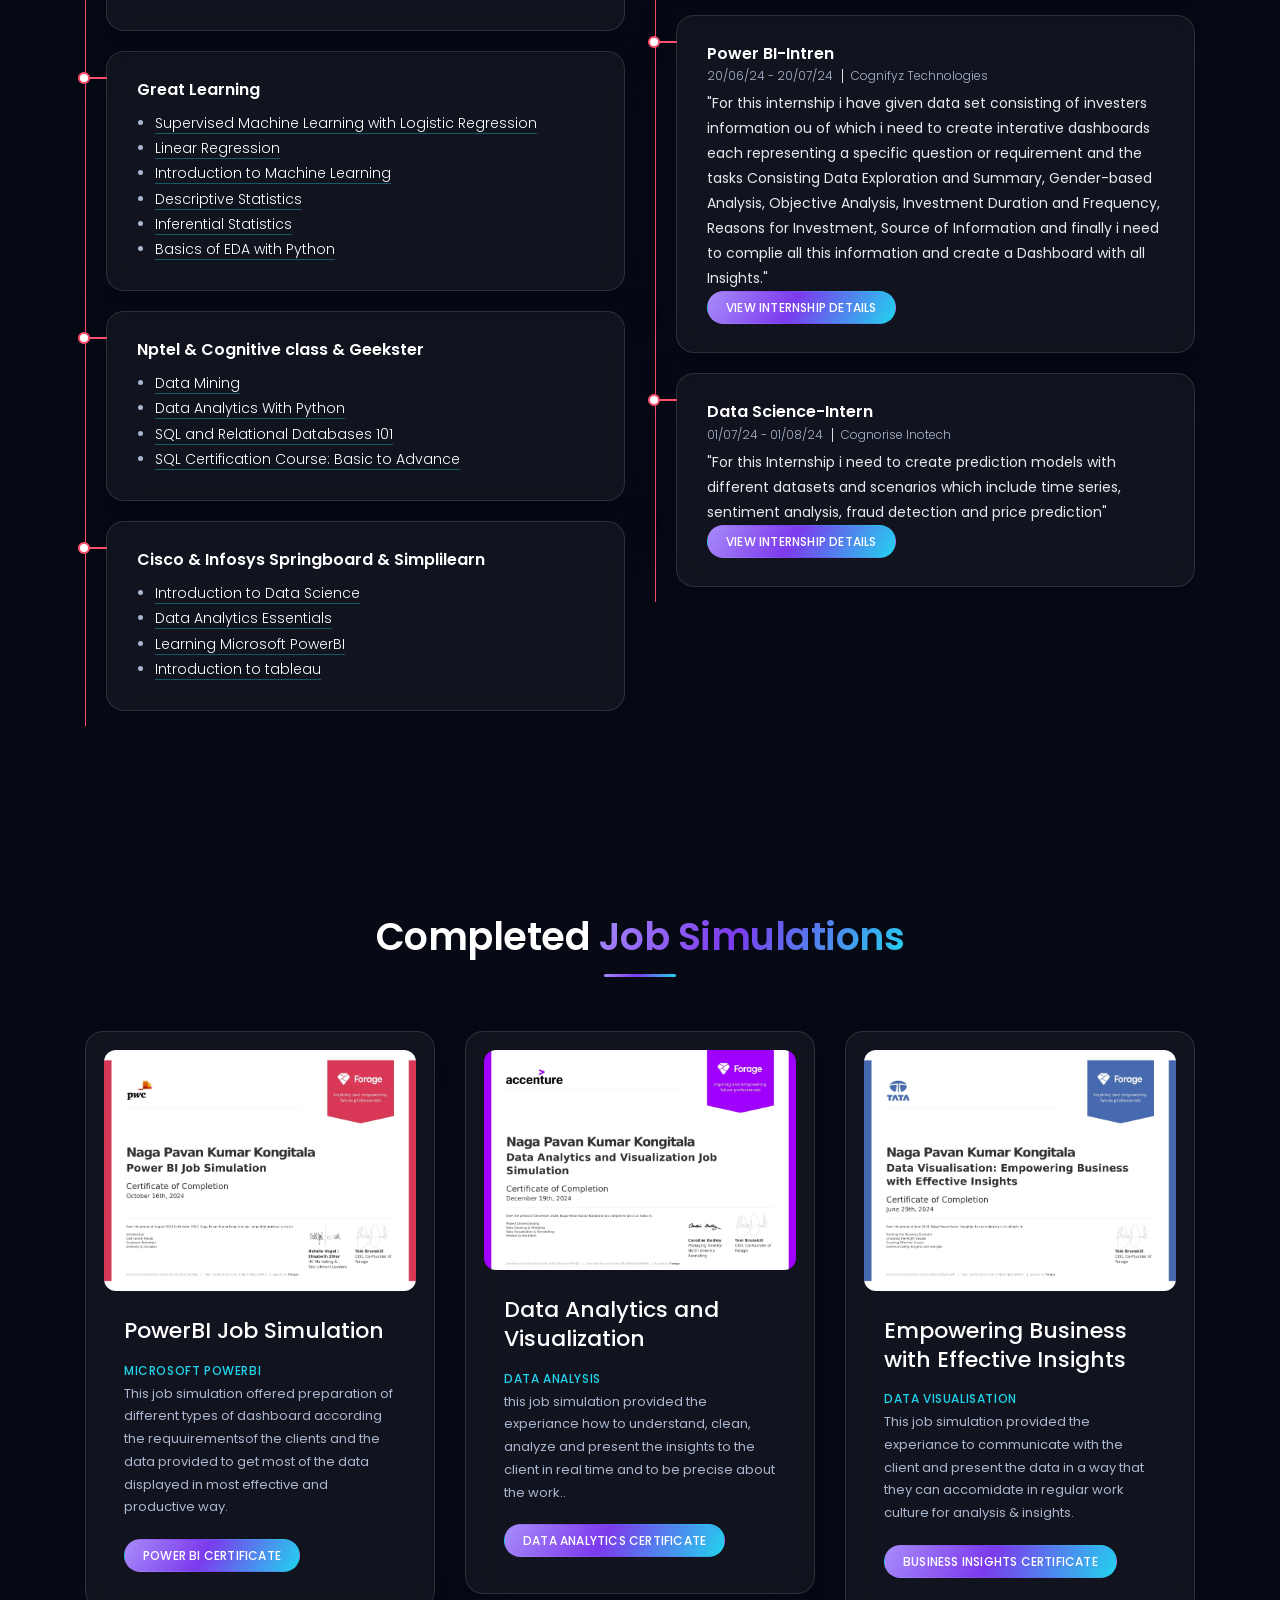
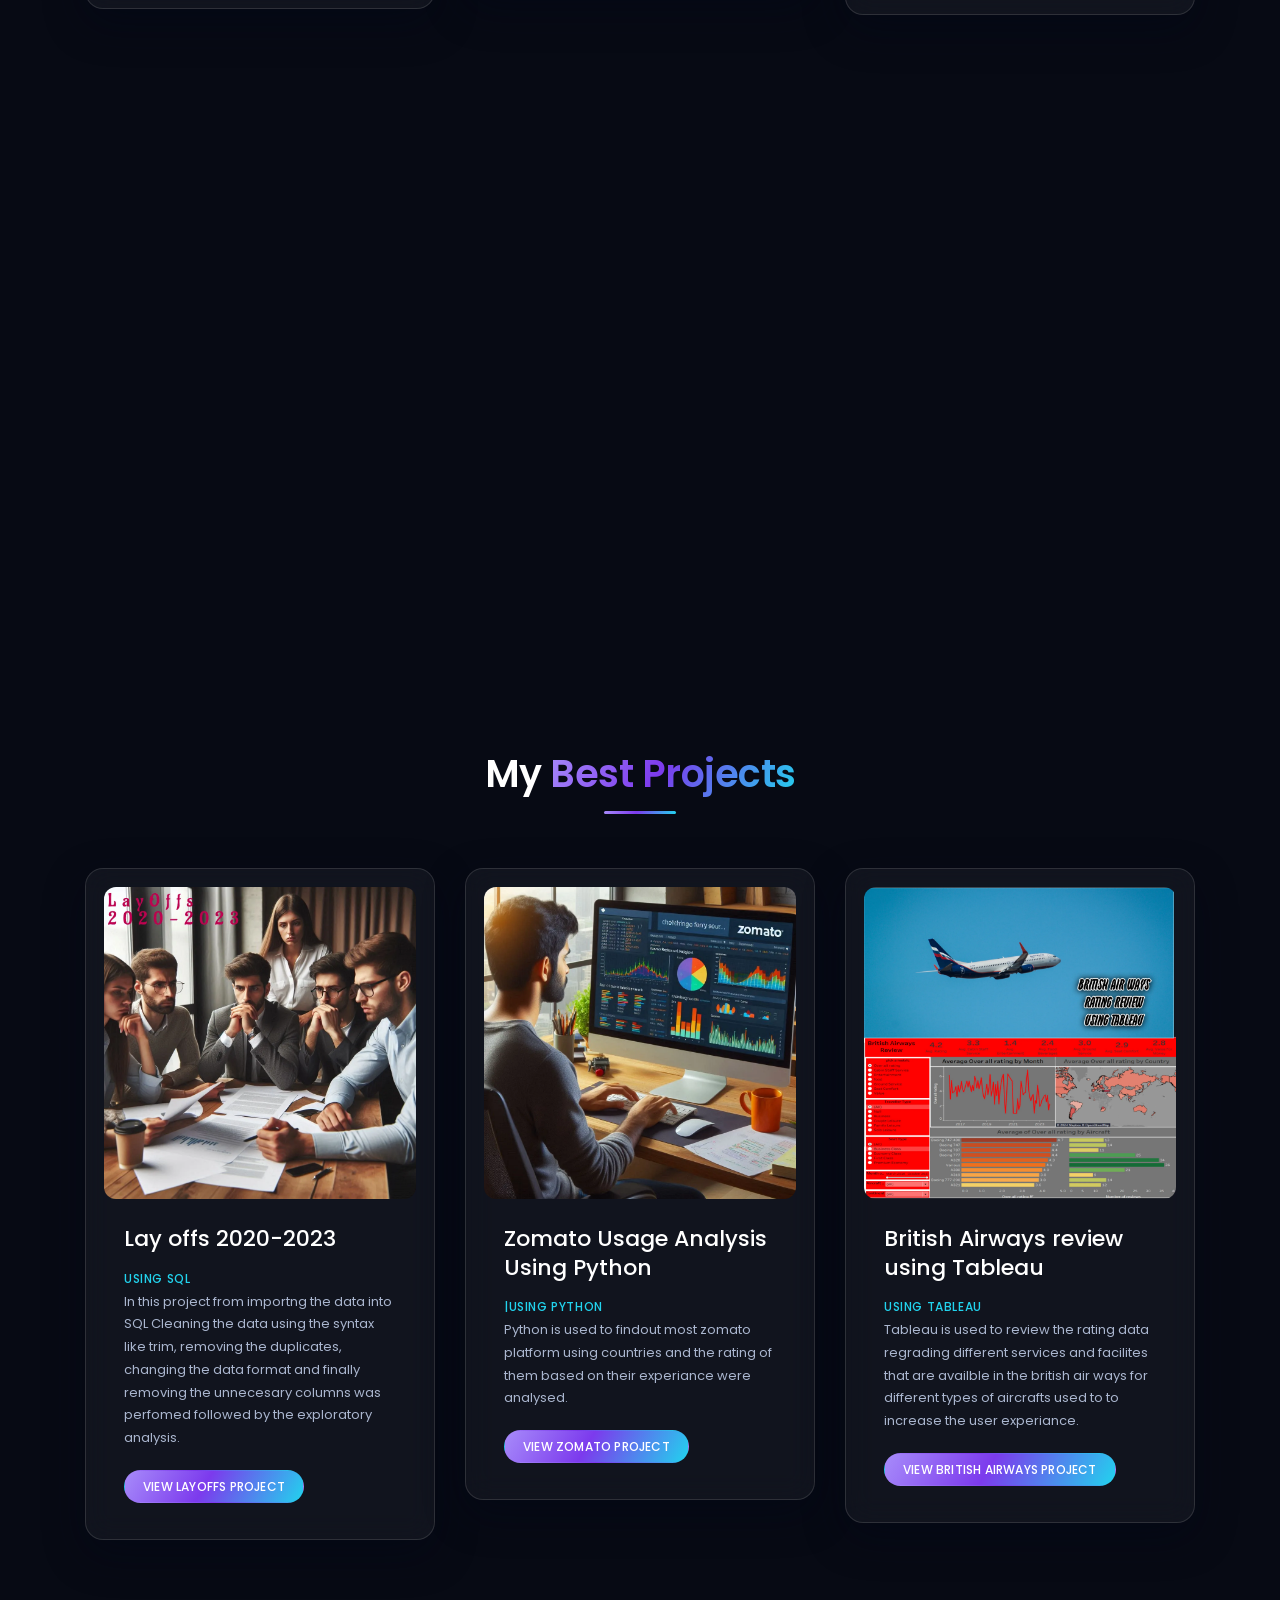
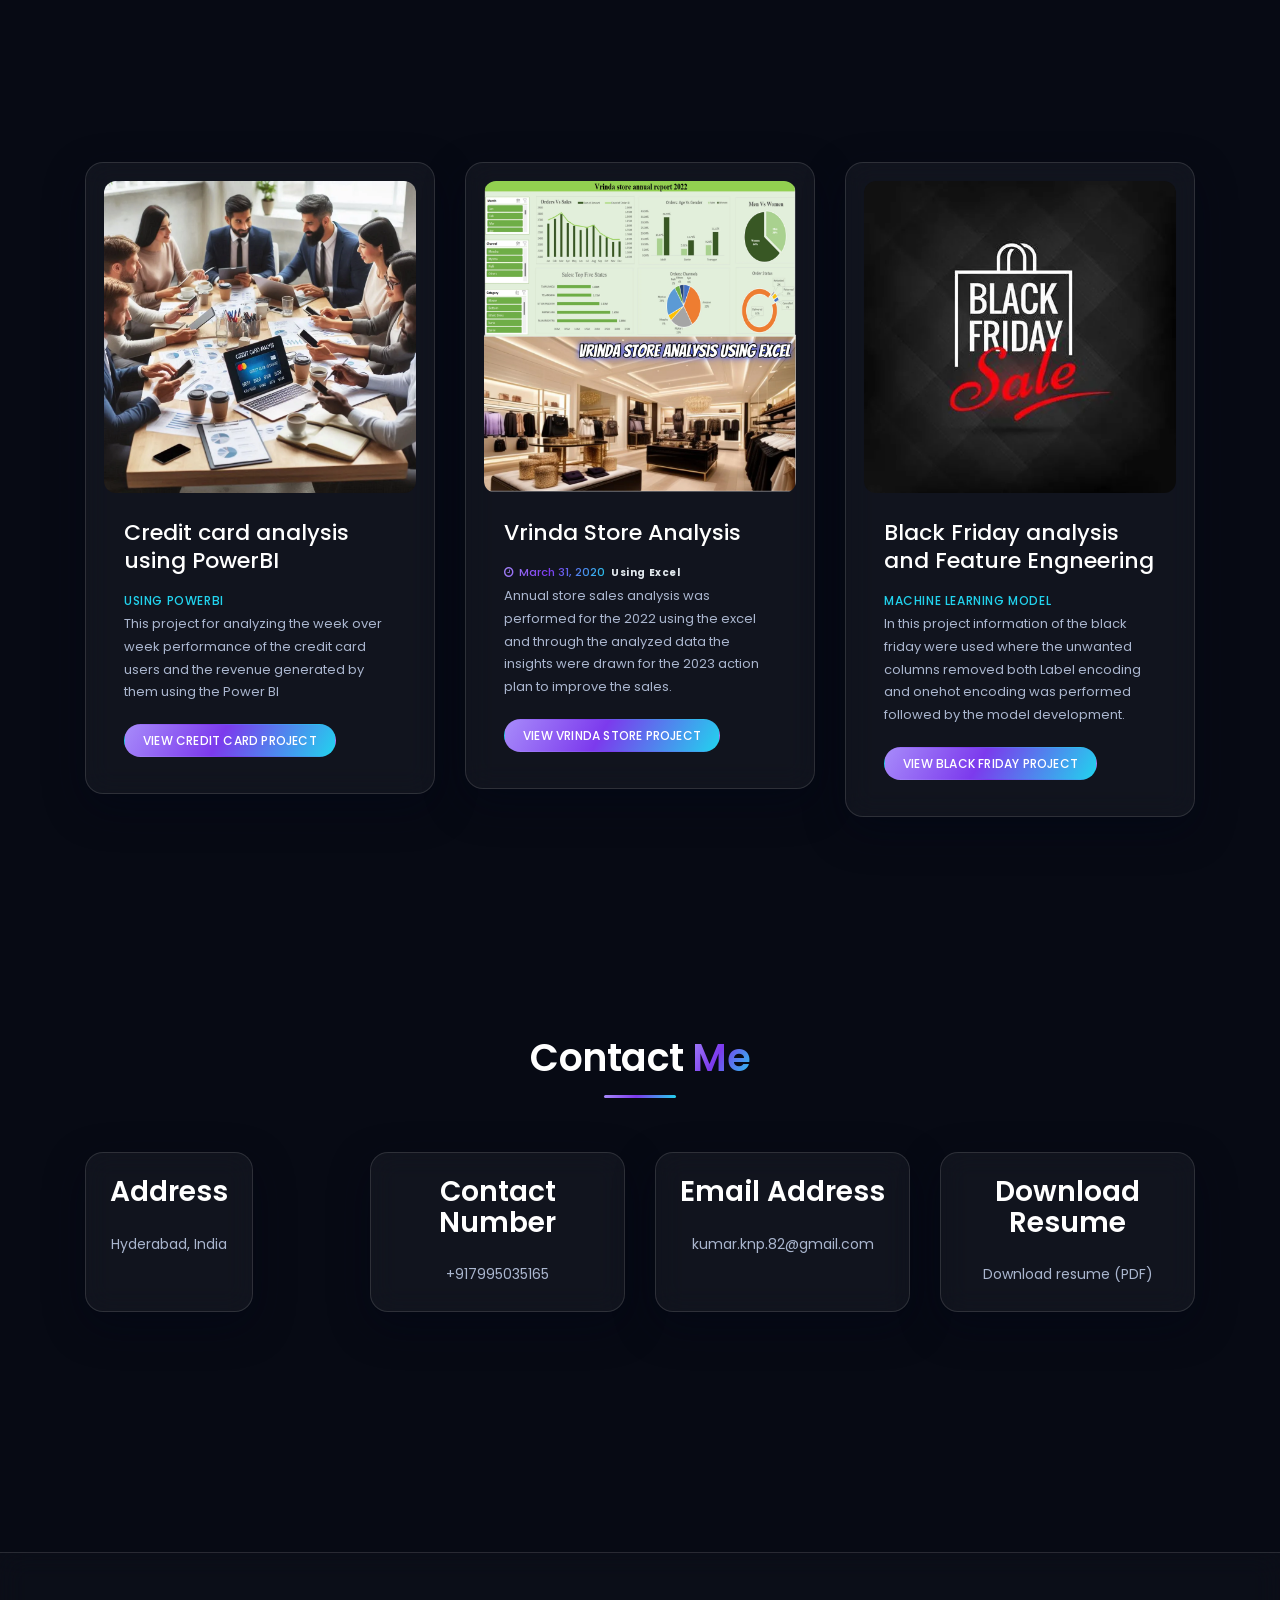
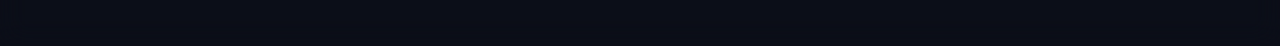
==== commit ffa6fca9: "Phase 7: SEO metadata, lazy images, landmarks and Lighthouse fixes" ====
--- a/index.html
+++ b/index.html
@@ -9,6 +9,13 @@
 		<title>Naga Pavan Kumar Personal Portfolio</title>
 		<meta name="description" content="Portfolio of Kongitala Naga Pavan Kumar, an aspiring data professional specializing in data analysis, SQL, Python, Power BI and machine learning.">
 		<meta name="theme-color" content="#0b1020">
+		<link rel="canonical" href="https://nagapavankumarkongitala.github.io/">
+		<meta property="og:type" content="website">
+		<meta property="og:title" content="Naga Pavan Kumar Personal Portfolio">
+		<meta property="og:description" content="Data analysis, SQL, Python, Power BI and machine learning projects by Kongitala Naga Pavan Kumar.">
+		<meta property="og:url" content="https://nagapavankumarkongitala.github.io/">
+		<meta property="og:image" content="https://nagapavankumarkongitala.github.io/assets/img/port.webp">
+		<meta name="twitter:card" content="summary_large_image">
 		<link rel="preconnect" href="https://fonts.googleapis.com">
 		<link rel="preconnect" href="https://fonts.gstatic.com" crossorigin>
 		<link href="https://fonts.googleapis.com/css2?family=Poppins:ital,wght@0,300;0,400;0,500;0,600;0,700;0,800;1,400&display=swap" rel="stylesheet">
@@ -76,7 +83,8 @@
 			</div>
 		  </nav>      
 		<!-- END NAVBAR -->
-		
+
+		<main id="main-content">
 		<!-- Hero Area Start -->
 		<section id="home" class="gray_bg">
 			<div id="particles-js"></div>
@@ -84,7 +92,7 @@
 				<div class="row">
 					<div class="col-lg-6 col-md-6">
 						<div class="banner_content">
-							<h3>Hello!</h3>
+							<p class="banner-hello">Hello!</p>
 							<h1 class="cd-headline clip script-font">
 								<span class="fw_600">I'm</span>
 								<span class="cd-words-wrapper">
@@ -99,7 +107,7 @@
 					</div>
 					<div class="col-lg-6 col-md-6">
 						<div class="about-image">
-                            <img src="assets/img/port.webp" alt="Kongitala Naga Pavan Kumar">
+                            <img src="assets/img/port.webp" fetchpriority="high" alt="Kongitala Naga Pavan Kumar">
                         </div>
 					</div>
 				</div>
@@ -115,7 +123,7 @@
                    
                     <div class="col-lg-12 col-md-8">
                         <div class="about-content">
-                            <h3>I am Aspiring <span>Data Professional</span></h3>
+                            <h2>I am Aspiring <span>Data Professional</span></h2>
                             <p>I am a passionate, aspiring data professional with a strong background in data wrangling, analysis, and deriving insights. My curiosity drives me to explore complex datasets, uncover patterns, and develop innovative solutions. I thrive in collaborative environments, where I can contribute my analytical skills and creativity to solve real-world problems. Whether it's building predictive models, designing interactive visualizations, or optimizing SQL queries, I approach every challenge with enthusiasm and a growth mindset. With over 18 successfully executed projects, I have honed my skills and am committed to continuous learning and improvement...</p>
 
                             <div class="about-profile">
@@ -145,7 +153,7 @@
 					<div class="col-lg-4 col-md-6 col-xs-12">
 						<div class="services-item wow fadeInDown" data-wow-delay="0.3s">
 							<div class="icon">
-								<img src="assets/img/service/excel.svg" alt="Microsoft Excel"/>
+								<img loading="lazy" src="assets/img/service/excel.svg" alt="Microsoft Excel"/>
 							</div>
 							<div class="services-content">
 								<h3>Excel</h3>
@@ -158,7 +166,7 @@
 					<div class="col-lg-4 col-md-6 col-xs-12">
 						<div class="services-item wow fadeInDown" data-wow-delay="0.6s">
 							<div class="icon">
-								<img src="assets/img/service/sql.svg" alt="SQL"/>
+								<img loading="lazy" src="assets/img/service/sql.svg" alt="SQL"/>
 							</div>
 							<div class="services-content">
 								<h3>SQL</h3>
@@ -171,7 +179,7 @@
 					<div class="col-lg-4 col-md-6 col-xs-12">
 						<div class="services-item wow fadeInDown" data-wow-delay="0.9s">
 							<div class="icon">
-								<img src="assets/img/service/python.svg" alt="Python"/>
+								<img loading="lazy" src="assets/img/service/python.svg" alt="Python"/>
 							</div>
 							<div class="services-content">
 								<h3>Python</h3>
@@ -184,7 +192,7 @@
 					<div class="col-lg-4 col-md-6 col-xs-12">
 						<div class="services-item wow fadeInDown" data-wow-delay="0.6s">
 							<div class="icon">
-								<img src="assets/img/service/powerbi.png" alt="Power BI"/>
+								<img loading="lazy" src="assets/img/service/powerbi.png" alt="Power BI"/>
 							</div>
 							<div class="services-content">
 								<h3>Power BI</h3>
@@ -197,7 +205,7 @@
 					<div class="col-lg-4 col-md-6 col-xs-12">
 						<div class="services-item wow fadeInDown" data-wow-delay="0.6s">
 							<div class="icon">
-								<img src="assets/img/service/tableau.svg" alt="Tableau"/>
+								<img loading="lazy" src="assets/img/service/tableau.svg" alt="Tableau"/>
 							</div>
 							<div class="services-content">
 								<h3>Tableau</h3>
@@ -210,7 +218,7 @@
 					<div class="col-lg-4 col-md-6 col-xs-12">
 						<div class="services-item wow fadeInDown" data-wow-delay="0.6s">
 							<div class="icon">
-								<img src="assets/img/service/ml.svg" alt="Machine Learning"/>
+								<img loading="lazy" src="assets/img/service/ml.svg" alt="Machine Learning"/>
 							</div>
 							<div class="services-content">
 								<h3>Machine Learning</h3>
@@ -262,7 +270,7 @@
 								<div class="col-sm-6 col-md-4 col-lg-4 col-xl-4 mix SQL">
 									<div class="portfolio-item">
 										<div class="shot-item">
-											<img src="assets/img/ser1.webp" alt="EDA of Pizza sales using SQL dashboard" />  
+											<img loading="lazy" src="assets/img/ser1.webp" alt="EDA of Pizza sales using SQL dashboard" />  
 											<div class="overlay">
 												<div class="icons">
 												  <a class="lightbox preview" aria-label="Preview project report" href="assets/pdf/pizza.pdf">
@@ -281,7 +289,7 @@
 								<div class="col-sm-6 col-md-4 col-lg-4 col-xl-4 mix Python">
 									<div class="portfolio-item">
 										<div class="shot-item">
-											<img src="assets/img/ser2.webp" alt="Diwali sales data analysis using Python"/> 
+											<img loading="lazy" src="assets/img/ser2.webp" alt="Diwali sales data analysis using Python"/> 
 											<div class="overlay">
 												<div class="icons">
 												  <a class="lightbox preview" aria-label="Preview project report" href="assets/pdf/diwali sales.pdf">
@@ -300,7 +308,7 @@
 								<div class="col-sm-6 col-md-4 col-lg-4 col-xl-4 mix PowerBI">
 									<div class="portfolio-item">
 										<div class="shot-item">
-											<img src="assets/img/credit.webp" alt="Credit card analysis using Power BI dashboard"/> 
+											<img loading="lazy" src="assets/img/credit.webp" alt="Credit card analysis using Power BI dashboard"/> 
 											<div class="overlay">
 												<div class="icons">
 												  <a class="lightbox preview" aria-label="Preview project report" href="assets/pdf/Credit card.pdf">
@@ -319,7 +327,7 @@
 								<div class="col-sm-6 col-md-4 col-lg-4 col-xl-4 mix Excel">
 									<div class="portfolio-item">
 										<div class="shot-item">
-											<img src="assets/img/coffee.webp" alt="Coffee shop sales analysis dashboard" /> 
+											<img loading="lazy" src="assets/img/coffee.webp" alt="Coffee shop sales analysis dashboard" /> 
 											<div class="overlay">
 												<div class="icons">
 												  <a class="lightbox preview" aria-label="Preview project report" href="assets/pdf/Coffee shop.pdf">
@@ -338,7 +346,7 @@
 								<div class="col-sm-6 col-md-4 col-lg-4 col-xl-4 mix ML">
 									<div class="portfolio-item">
 										<div class="shot-item">
-											<img src="assets/img/dia.webp" alt="Diabetic prediction using Naive Bayes model" /> 
+											<img loading="lazy" src="assets/img/dia.webp" alt="Diabetic prediction using Naive Bayes model" /> 
 											<div class="overlay">
 												<div class="icons">
 												  <a class="lightbox preview" aria-label="Preview project report" href="assets/pdf/diabetics prediction by naive bayes.pdf">
@@ -357,7 +365,7 @@
 								<div class="col-sm-6 col-md-4 col-lg-4 col-xl-4 mix Python">
 									<div class="portfolio-item">
 										<div class="shot-item">
-											<img src="assets/img/Student.webp" alt="Student score analysis dashboard"/>
+											<img loading="lazy" src="assets/img/Student.webp" alt="Student score analysis dashboard"/>
 											<div class="overlay">
 												<div class="icons">
 												  <a class="lightbox preview" aria-label="Preview project report" href="assets/pdf/st-analysis_1.pdf">
@@ -376,7 +384,7 @@
 								<div class="col-sm-6 col-md-4 col-lg-4 col-xl-4 mix SQL">
 									<div class="portfolio-item">
 										<div class="shot-item">
-											<img src="assets/img/layoff.webp" alt="Lay offs 2020-2023 analysis dashboard"/>
+											<img loading="lazy" src="assets/img/layoff.webp" alt="Lay offs 2020-2023 analysis dashboard"/>
 											<div class="overlay">
 												<div class="icons">
 												  <a class="lightbox preview" aria-label="Preview project report" href="assets/pdf/LAYOFFS 2023.pdf">
@@ -395,7 +403,7 @@
 								<div class="col-sm-6 col-md-4 col-lg-4 col-xl-4 mix Python">
 									<div class="portfolio-item">
 										<div class="shot-item">
-											<img src="assets/img/zomato.webp" alt="Zomato usage analysis dashboard" /> 
+											<img loading="lazy" src="assets/img/zomato.webp" alt="Zomato usage analysis dashboard" /> 
 											<div class="overlay">
 												<div class="icons">
 												<a class="lightbox preview" aria-label="Preview project report" href="assets/pdf/zomato-analysis.pdf">
@@ -414,7 +422,7 @@
 								<div class="col-sm-6 col-md-4 col-lg-4 col-xl-4 mix Python ML">
 									<div class="portfolio-item">
 										<div class="shot-item">
-											<img src="assets/img/black.webp" alt="Black Friday analysis dashboard" /> 
+											<img loading="lazy" src="assets/img/black.webp" alt="Black Friday analysis dashboard" /> 
 											<div class="overlay">
 												<div class="icons">
 												<a class="lightbox preview" aria-label="Preview project report" href="assets/pdf/black.pdf">
@@ -433,7 +441,7 @@
 								<div class="col-sm-6 col-md-4 col-lg-4 col-xl-4 mix PowerBI">
 									<div class="portfolio-item">
 										<div class="shot-item">
-											<img src="assets/img/hr.webp" alt="HR analysis using Power BI dashboard"/>
+											<img loading="lazy" src="assets/img/hr.webp" alt="HR analysis using Power BI dashboard"/>
 											<div class="overlay">
 												<div class="icons">
 												<a class="lightbox preview" aria-label="Preview project report" href="assets/pdf/hr.pdf">
@@ -452,7 +460,7 @@
 								<div class="col-sm-6 col-md-4 col-lg-4 col-xl-4 mix PowerBI">
 									<div class="portfolio-item">
 										<div class="shot-item">
-											<img src="assets/img/british.webp" alt="British Airways review using Tableau dashboard" /> 
+											<img loading="lazy" src="assets/img/british.webp" alt="British Airways review using Tableau dashboard" /> 
 											<div class="overlay">
 												<div class="icons">
 												<a class="lightbox preview" aria-label="Preview project report" href="assets/pdf/british.pdf">
@@ -471,7 +479,7 @@
 								<div class="col-sm-6 col-md-4 col-lg-4 col-xl-4 mix Excel">
 									<div class="portfolio-item">
 										<div class="shot-item">
-											<img src="assets/img/vrinda.webp" alt="Vrinda store analysis dashboard" /> 
+											<img loading="lazy" src="assets/img/vrinda.webp" alt="Vrinda store analysis dashboard" /> 
 											<div class="overlay">
 												<div class="icons">
 												<a class="lightbox preview" aria-label="Preview project report" href="assets/pdf/report.pdf">
@@ -490,7 +498,7 @@
 								<div class="col-sm-6 col-md-4 col-lg-4 col-xl-4 mix Excel">
 									<div class="portfolio-item">
 										<div class="shot-item">
-											<img src="assets/img/Dashboard.webp" alt="FNP sales analysis dashboard"/>
+											<img loading="lazy" src="assets/img/Dashboard.webp" alt="FNP sales analysis dashboard"/>
 											<div class="overlay">
 												<div class="icons">
 												<a class="lightbox preview" aria-label="Preview project report" href="assets/pdf/fnp.pdf">
@@ -509,7 +517,7 @@
 								<div class="col-sm-6 col-md-4 col-lg-4 col-xl-4 mix PowerBI">
 									<div class="portfolio-item">
 										<div class="shot-item">
-											<img src="assets/img/health.webp" alt="Papollo Hospitals lead dashboard" /> 
+											<img loading="lazy" src="assets/img/health.webp" alt="Papollo Hospitals lead dashboard" /> 
 											<div class="overlay">
 												<div class="icons">
 												<a class="lightbox preview" aria-label="Preview project report" href="https://github.com/Nagapavankumarkongitala/Papollo-Hospitals-Lead-Dashboard/tree/main">
@@ -528,7 +536,7 @@
 								<div class="col-sm-6 col-md-4 col-lg-4 col-xl-4 mix PowerBI">
 									<div class="portfolio-item">
 										<div class="shot-item">
-											<img src="assets/img/dashboard1.webp" alt="Sales overview dashboard" /> 
+											<img loading="lazy" src="assets/img/dashboard1.webp" alt="Sales overview dashboard" /> 
 											<div class="overlay">
 												<div class="icons">
 												<a class="lightbox preview" aria-label="Preview project report" href="assets/pdf/sales BI.pdf">
@@ -547,7 +555,7 @@
 								<div class="col-sm-6 col-md-4 col-lg-4 col-xl-4 mix SQL PowerBI">
 									<div class="portfolio-item">
 										<div class="shot-item">
-											<img src="assets/img/overall.webp" alt="Ola data analytics dashboard" /> 
+											<img loading="lazy" src="assets/img/overall.webp" alt="Ola data analytics dashboard" /> 
 											<div class="overlay">
 												<div class="icons">
 												<a class="lightbox preview" aria-label="Preview project report" href="assets/pdf/ola_data_analytics.pdf">
@@ -566,7 +574,7 @@
 								<div class="col-sm-6 col-md-4 col-lg-4 col-xl-4 mix Python">
 									<div class="portfolio-item">
 										<div class="shot-item">
-											<img src="assets/img/netflix.webp" alt="Netflix strategy analysis dashboard" /> 
+											<img loading="lazy" src="assets/img/netflix.webp" alt="Netflix strategy analysis dashboard" /> 
 											<div class="overlay">
 												<div class="icons">
 												<a class="lightbox preview" aria-label="Preview project report" href="https://github.com/Nagapavankumarkongitala/Netflix_strategy_analysis">
@@ -722,7 +730,7 @@
 										In Level 1: To find Top cusines, City analysis, Price range distribution and online delivery avalibility, For 
 										Level 2: To find The Ratings, Famous Cusine Combination, Geographic analysis, Restaurant Chains and For
 										Level 3: To Analyse the Reviews and votes given to restaurants.</p>
-										<a href="https://github.com/Nagapavankumarkongitala/Cognifyz_internship" class="btn blog_btn btn-secondary">For Full details Click here..</a>
+										<a href="https://github.com/Nagapavankumarkongitala/Cognifyz_internship" class="btn blog_btn btn-secondary">View Cognifyz internship details</a>
 
 								</div>
 								<!-- / Experience 1 -->
@@ -734,7 +742,7 @@
 									<span class="item-small">Cognifyz Technologies</span>
 									<p class="item-description">"For this internship i have given data set consisting of investers information ou of which i need to create interative dashboards each representing a specific question or requirement 
 										and the tasks Consisting Data Exploration and Summary, Gender-based Analysis, Objective Analysis, Investment Duration and Frequency, Reasons for Investment, Source of Information and finally i need to complie all this information and create a Dashboard with all Insights."</p>
-									<a rel="noopener noreferrer" href="https://github.com/Nagapavankumarkongitala/Cognifyz_PowerBi_Internship" target="_blank" class="btn blog_btn btn-secondary">For Full Details Click Here..</a>
+									<a rel="noopener noreferrer" href="https://github.com/Nagapavankumarkongitala/Cognifyz_PowerBi_Internship" target="_blank" class="btn blog_btn btn-secondary">View internship details</a>
 								</div>
 								<!-- / Experience 2 -->
 
@@ -744,7 +752,7 @@
 									<span class="item-period">01/07/24 - 01/08/24</span>
 									<span class="item-small">Cognorise Inotech</span>
 									<p class="item-description">"For this Internship i need to create prediction models with different datasets and scenarios which include time series, sentiment analysis, fraud detection and price prediction"</p>
-									<a rel="noopener noreferrer" href="https://github.com/Nagapavankumarkongitala/Cognorise_infotech_internship" target="_blank" class="btn blog_btn btn-secondary">For Full Details Click Here..</a>
+									<a rel="noopener noreferrer" href="https://github.com/Nagapavankumarkongitala/Cognorise_infotech_internship" target="_blank" class="btn blog_btn btn-secondary">View internship details</a>
 								</div>
 								<!-- / Experience 3 -->
 							</div>
@@ -764,13 +772,13 @@
 						<div class="single_blog wow fadeInLeft">
 							<div class="blog-thumb">
 								<div class="blog-image">
-								   <a href="assets/pdf/power.pdf" target="_blank" rel="noopener noreferrer"><img src="assets/img/powerbi.webp" class="img-responsive" alt="Power BI job simulation"/></a>
+								   <a href="assets/pdf/power.pdf" target="_blank" rel="noopener noreferrer"><img loading="lazy" src="assets/img/powerbi.webp" class="img-responsive" alt="Power BI job simulation"/></a>
 								</div>
 								<div class="blog-info">
-									<a href="assets/pdf/power.pdf" target="_blank" rel="noopener noreferrer"><h4> PowerBI Job Simulation</h4></a>
+									<a href="assets/pdf/power.pdf" target="_blank" rel="noopener noreferrer"><h3> PowerBI Job Simulation</h3></a>
 									<span>Microsoft PowerBI</span>											
 									<p>This job simulation offered preparation of different types of dashboard according the requuirementsof the clients and the data provided to get most of the data displayed in most effective and productive way.</p>
-									<a href="assets/pdf/power.pdf" class="btn blog_btn btn-secondary">Certificate</a>
+									<a href="assets/pdf/power.pdf" class="btn blog_btn btn-secondary">Power BI certificate</a>
 								</div>
 							</div>
 						</div>
@@ -779,13 +787,13 @@
 						<div class="single_blog wow fadeInUp">
 							<div class="blog-thumb">
 								<div class="blog-image">
-								   <a href="assets/pdf/certificate.pdf" target="_blank" rel="noopener noreferrer"><img src="assets/img/data.webp" class="img-responsive" alt="Data analytics and visualization job simulation"/></a>
+								   <a href="assets/pdf/certificate.pdf" target="_blank" rel="noopener noreferrer"><img loading="lazy" src="assets/img/data.webp" class="img-responsive" alt="Data analytics and visualization job simulation"/></a>
 								</div>
 								<div class="blog-info">
-									<a href="assets/pdf/certificate.pdf" target="_blank" rel="noopener noreferrer"><h4>Data Analytics and Visualization</h4></a>
+									<a href="assets/pdf/certificate.pdf" target="_blank" rel="noopener noreferrer"><h3>Data Analytics and Visualization</h3></a>
 									<span>Data Analysis</span>											
 									<p>this job simulation provided the experiance how to understand, clean, analyze and present the insights to the client in real time and to be precise about the work..</p>
-									<a href="assets/pdf/certificate.pdf" class="btn blog_btn btn-secondary">Ceritificate</a>
+									<a href="assets/pdf/certificate.pdf" class="btn blog_btn btn-secondary">Data analytics certificate</a>
 								</div>
 							</div>
 						</div>
@@ -794,13 +802,13 @@
 						<div class="single_blog wow fadeInUp">
 							<div class="blog-thumb">
 								<div class="blog-image">
-								   <a href="assets/pdf/BI.pdf" target="_blank" rel="noopener noreferrer"><img src="assets/img/bu.webp" class="img-responsive" alt="Business insights job simulation"/></a>
+								   <a href="assets/pdf/BI.pdf" target="_blank" rel="noopener noreferrer"><img loading="lazy" src="assets/img/bu.webp" class="img-responsive" alt="Business insights job simulation"/></a>
 								</div>
 								<div class="blog-info">
-									<a href="assets/pdf/BI.pdf" target="_blank" rel="noopener noreferrer"><h4>Empowering Business with Effective Insights</h4></a>
+									<a href="assets/pdf/BI.pdf" target="_blank" rel="noopener noreferrer"><h3>Empowering Business with Effective Insights</h3></a>
 									<span>Data Visualisation</span>											
 									<p>This job simulation provided the experiance to communicate with the client and present the data in a way that they can accomidate in regular work culture for analysis & insights.</p>
-									<a href="assets/pdf/BI.pdf" class="btn blog_btn btn-secondary">Ceritificate</a>
+									<a href="assets/pdf/BI.pdf" class="btn blog_btn btn-secondary">Business insights certificate</a>
 								</div>
 							</div>
 						</div>
@@ -809,13 +817,13 @@
 						<div class="single_blog wow fadeInUp">
 							<div class="blog-thumb">
 								<div class="blog-image">
-								   <a href="assets/pdf/deloitte.pdf" target="_blank" rel="noopener noreferrer"><img src="assets/img/de.webp" class="img-responsive" alt="Deloitte Australia data analytics job simulation"/></a>
+								   <a href="assets/pdf/deloitte.pdf" target="_blank" rel="noopener noreferrer"><img loading="lazy" src="assets/img/de.webp" class="img-responsive" alt="Deloitte Australia data analytics job simulation"/></a>
 								</div>
 								<div class="blog-info">
-									<a href="assets/pdf/deloitte.pdf" target="_blank" rel="noopener noreferrer"><h4>Deloitte Australia Data Analytics</h4></a>
+									<a href="assets/pdf/deloitte.pdf" target="_blank" rel="noopener noreferrer"><h3>Deloitte Australia Data Analytics</h3></a>
 									<span>Data Analytics</span>											
 									<p>This job simulation involving data analysis and forensic technology. Created a data dashboard using Tableau and used Excel to classify data and draw business conclusions.</p>
-									<a href="assets/pdf/deloitte.pdf" class="btn blog_btn btn-secondary">Ceritificate</a>
+									<a href="assets/pdf/deloitte.pdf" class="btn blog_btn btn-secondary">Deloitte certificate</a>
 								</div>
 							</div>
 						</div>
@@ -830,13 +838,13 @@
 						<div class="single_blog wow fadeInLeft">
 							<div class="blog-thumb">
 								<div class="blog-image">
-								   <a href="https://github.com/Nagapavankumarkongitala/layoffs_2020-2023" target="_blank" rel="noopener noreferrer"><img src="assets/img/layoff.webp" class="img-responsive" alt="Lay offs 2020-2023 analysis"/></a>
+								   <a href="https://github.com/Nagapavankumarkongitala/layoffs_2020-2023" target="_blank" rel="noopener noreferrer"><img loading="lazy" src="assets/img/layoff.webp" class="img-responsive" alt="Lay offs 2020-2023 analysis"/></a>
 								</div>
 								<div class="blog-info">
-									<a href="https://github.com/Nagapavankumarkongitala/layoffs_2020-2023" target="_blank" rel="noopener noreferrer"><h4>Lay offs 2020-2023</h4></a>
+									<a href="https://github.com/Nagapavankumarkongitala/layoffs_2020-2023" target="_blank" rel="noopener noreferrer"><h3>Lay offs 2020-2023</h3></a>
 									<span>Using SQL</span>											
 									<p>In this project from importng the data into SQL Cleaning the data using the syntax like trim, removing the duplicates, changing the data format and finally removing the unnecesary columns was perfomed followed by the exploratory analysis.</p>
-									<a href="https://github.com/Nagapavankumarkongitala/layoffs_2020-2023" target="_blank" rel="noopener noreferrer" class="btn blog_btn btn-secondary">Read More</a>
+									<a href="https://github.com/Nagapavankumarkongitala/layoffs_2020-2023" target="_blank" rel="noopener noreferrer" class="btn blog_btn btn-secondary">View layoffs project</a>
 								</div>
 							</div>
 						</div>
@@ -845,13 +853,13 @@
 						<div class="single_blog wow fadeInUp">
 							<div class="blog-thumb">
 								<div class="blog-image">
-								   <a href="https://github.com/Nagapavankumarkongitala/Zomato_analysis_Using-Python" target="_blank" rel="noopener noreferrer"><img src="assets/img/zomato.webp" class="img-responsive" alt="Zomato usage analysis"/></a>
+								   <a href="https://github.com/Nagapavankumarkongitala/Zomato_analysis_Using-Python" target="_blank" rel="noopener noreferrer"><img loading="lazy" src="assets/img/zomato.webp" class="img-responsive" alt="Zomato usage analysis"/></a>
 								</div>
 								<div class="blog-info">
-									<a href="https://github.com/Nagapavankumarkongitala/Zomato_analysis_Using-Python" target="_blank" rel="noopener noreferrer"><h4>Zomato Usage Analysis Using Python</h4></a>
+									<a href="https://github.com/Nagapavankumarkongitala/Zomato_analysis_Using-Python" target="_blank" rel="noopener noreferrer"><h3>Zomato Usage Analysis Using Python</h3></a>
 									<span>|Using Python</span>											
 									<p>Python is used to findout most zomato platform using countries and the rating of them based on their experiance were analysed.</p>
-									<a href="https://github.com/Nagapavankumarkongitala/Zomato_analysis_Using-Python" class="btn blog_btn btn-secondary">Read More</a>
+									<a href="https://github.com/Nagapavankumarkongitala/Zomato_analysis_Using-Python" class="btn blog_btn btn-secondary">View Zomato project</a>
 								</div>
 							</div>
 						</div>
@@ -860,13 +868,13 @@
 						<div class="single_blog wow fadeInRight">
 							<div class="blog-thumb">
 								<div class="blog-image">
-								   <a href="https://github.com/Nagapavankumarkongitala/british_airways" target="_blank" rel="noopener noreferrer"><img src="assets/img/british.webp" class="img-responsive" alt="British Airways review"/></a>
+								   <a href="https://github.com/Nagapavankumarkongitala/british_airways" target="_blank" rel="noopener noreferrer"><img loading="lazy" src="assets/img/british.webp" class="img-responsive" alt="British Airways review"/></a>
 								</div>
 								<div class="blog-info">
-									<a href="https://github.com/Nagapavankumarkongitala/british_airways" target="_blank" rel="noopener noreferrer"><h4>British Airways review using Tableau</h4></a>
+									<a href="https://github.com/Nagapavankumarkongitala/british_airways" target="_blank" rel="noopener noreferrer"><h3>British Airways review using Tableau</h3></a>
 									<span>Using Tableau</span>											
 									<p>Tableau is used to review the rating data regrading different services and facilites that are availble in the british air ways for different types of aircrafts used to to increase the user experiance.</p>
-									<a href="https://github.com/Nagapavankumarkongitala/british_airways" class="btn blog_btn btn-secondary">Read More</a>
+									<a href="https://github.com/Nagapavankumarkongitala/british_airways" class="btn blog_btn btn-secondary">View British Airways project</a>
 								</div>
 							</div>
 						</div>
@@ -881,13 +889,13 @@
 						<div class="single_blog wow fadeInLeft">
 							<div class="blog-thumb">
 								<div class="blog-image">
-								   <a href="https://github.com/Nagapavankumarkongitala/Credit_card_analysis_using_BI" target="_blank" rel="noopener noreferrer"><img src="assets/img/credit.webp" class="img-responsive" alt="Credit card analysis dashboard"/></a>
+								   <a href="https://github.com/Nagapavankumarkongitala/Credit_card_analysis_using_BI" target="_blank" rel="noopener noreferrer"><img loading="lazy" src="assets/img/credit.webp" class="img-responsive" alt="Credit card analysis dashboard"/></a>
 								</div>
 								<div class="blog-info">
-									<a href="https://github.com/Nagapavankumarkongitala/Credit_card_analysis_using_BI" target="_blank" rel="noopener noreferrer"><h4>Credit card analysis using PowerBI</h4></a>
+									<a href="https://github.com/Nagapavankumarkongitala/Credit_card_analysis_using_BI" target="_blank" rel="noopener noreferrer"><h3>Credit card analysis using PowerBI</h3></a>
 									<span>Using PowerBI</span>											
 									<p>This project for analyzing the week over week performance of the credit card users and the revenue generated by them using the Power BI</p>
-									<a href="https://github.com/Nagapavankumarkongitala/Credit_card_analysis_using_BI" class="btn blog_btn btn-secondary">Read More</a>
+									<a href="https://github.com/Nagapavankumarkongitala/Credit_card_analysis_using_BI" class="btn blog_btn btn-secondary">View credit card project</a>
 								</div>
 							</div>
 						</div>
@@ -896,14 +904,14 @@
 						<div class="single_blog wow fadeInUp">
 							<div class="blog-thumb">
 								<div class="blog-image">
-								   <a href="https://github.com/Nagapavankumarkongitala/vrinda_store_analysis" target="_blank" rel="noopener noreferrer"><img src="assets/img/vrinda.webp" class="img-responsive" alt="Vrinda store analysis dashboard"/></a>
+								   <a href="https://github.com/Nagapavankumarkongitala/vrinda_store_analysis" target="_blank" rel="noopener noreferrer"><img loading="lazy" src="assets/img/vrinda.webp" class="img-responsive" alt="Vrinda store analysis dashboard"/></a>
 								</div>
 								<div class="blog-info">
-									<a href="https://github.com/Nagapavankumarkongitala/vrinda_store_analysis" target="_blank" rel="noopener noreferrer"><h4>Vrinda Store Analysis</h4></a>
+									<a href="https://github.com/Nagapavankumarkongitala/vrinda_store_analysis" target="_blank" rel="noopener noreferrer"><h3>Vrinda Store Analysis</h3></a>
 									<small><i class="fa fa-clock-o"></i>March 31, 2020</small>
 									<span>Using Excel</span>											
 									<p>Annual store sales analysis was performed for the 2022 using the excel and through the analyzed data the insights were drawn for the 2023 action plan to improve the sales.</p>
-									<a href="https://github.com/Nagapavankumarkongitala/vrinda_store_analysis" class="btn blog_btn btn-secondary">Read More</a>
+									<a href="https://github.com/Nagapavankumarkongitala/vrinda_store_analysis" class="btn blog_btn btn-secondary">View Vrinda Store project</a>
 								</div>
 							</div>
 						</div>
@@ -912,13 +920,13 @@
 						<div class="single_blog wow fadeInRight">
 							<div class="blog-thumb">
 								<div class="blog-image">
-								   <a href="https://github.com/Nagapavankumarkongitala/Black_Friday" target="_blank" rel="noopener noreferrer"><img src="assets/img/black.webp" class="img-responsive" alt="Black Friday analysis dashboard"/></a>
+								   <a href="https://github.com/Nagapavankumarkongitala/Black_Friday" target="_blank" rel="noopener noreferrer"><img loading="lazy" src="assets/img/black.webp" class="img-responsive" alt="Black Friday analysis dashboard"/></a>
 								</div>
 								<div class="blog-info">
-									<a href="https://github.com/Nagapavankumarkongitala/Black_Friday" target="_blank" rel="noopener noreferrer"><h4>Black Friday analysis and Feature Engneering</h4></a>
+									<a href="https://github.com/Nagapavankumarkongitala/Black_Friday" target="_blank" rel="noopener noreferrer"><h3>Black Friday analysis and Feature Engneering</h3></a>
 									<span>Machine Learning Model</span>											
 									<p>In this project information of the black friday were used where the unwanted columns removed both Label encoding and onehot encoding was performed followed by the model development.</p>
-									<a href="https://github.com/Nagapavankumarkongitala/Black_Friday" class="btn blog_btn btn-secondary">Read More</a>
+									<a href="https://github.com/Nagapavankumarkongitala/Black_Friday" class="btn blog_btn btn-secondary">View Black Friday project</a>
 								</div>
 							</div>
 						</div>
@@ -963,13 +971,14 @@
 							<div class="icon d-flex align-items-center justify-content-center">
 							</div>
 							<h3 class="mb-4">Download Resume</h3>
-							<p><a rel="noopener noreferrer" href="assets/pdf/CV.pdf" target="_blank">resumelink</a></p>
+							<p><a rel="noopener noreferrer" href="assets/pdf/CV.pdf" target="_blank">Download resume (PDF)</a></p>
 						</div>
 					</div>
 				</div>
 			</div>
 		</section><!-- Contact Section End -->
 
+		</main>
 		<!-- Footer Section Start -->
 		<footer class="footer-area">
 		    <div class="container">
@@ -985,7 +994,7 @@
 		<!-- Footer Section End -->
 
 		<!-- Go to Top Link -->
-		<a href="#" class="back-to-top">
+		<a href="#home" class="back-to-top" aria-label="Back to top">
 			<i class="icon-arrow-up"></i>
 		</a>
 
--- a/assets/css/redesign.css
+++ b/assets/css/redesign.css
@@ -262,9 +262,11 @@
 }
 
 /* ---------- Hero ---------- */
-.banner_content h3 {
+.banner_content h3,
+.banner-hello {
   color: var(--text-muted);
   font-weight: 400;
+  margin: 0 0 6px;
 }
 
 .banner_content h1 {
@@ -286,6 +288,7 @@
 }
 
 /* ---------- About ---------- */
+.about-content h2,
 .about-content h3 {
   color: #fff;
   font-weight: 600;
@@ -526,12 +529,20 @@
   transform: scale(1.04);
 }
 
-.blog-thumb h4 a {
-  color: #fff;
+.blog-thumb h3 {
+  color: #fff;
+  font-size: 22px;
+  padding: 8px 0 12px;
+  margin: 0;
+  line-height: 1.3;
+}
+
+.blog-thumb h3 a {
+  color: inherit;
   text-decoration: none;
 }
 
-.blog-thumb h4 a:hover {
+.blog-thumb h3 a:hover {
   color: var(--cyan);
 }
 
@@ -754,6 +765,15 @@
     margin-bottom: 38px !important;
   }
 
+  .about-content h2 {
+    font-size: 24px;
+    line-height: 1.3;
+  }
+
+  .blog-thumb h3 {
+    font-size: 18px;
+  }
+
   .controls {
     display: flex;
     padding: 6px;
@@ -808,6 +828,14 @@
     font-size: 22px;
   }
 
+  .about-content h2 {
+    font-size: 21px;
+  }
+
+  .blog-thumb h3 {
+    font-size: 16px;
+  }
+
   .timeline-item,
   .align-self-stretch.box,
   .single_blog {
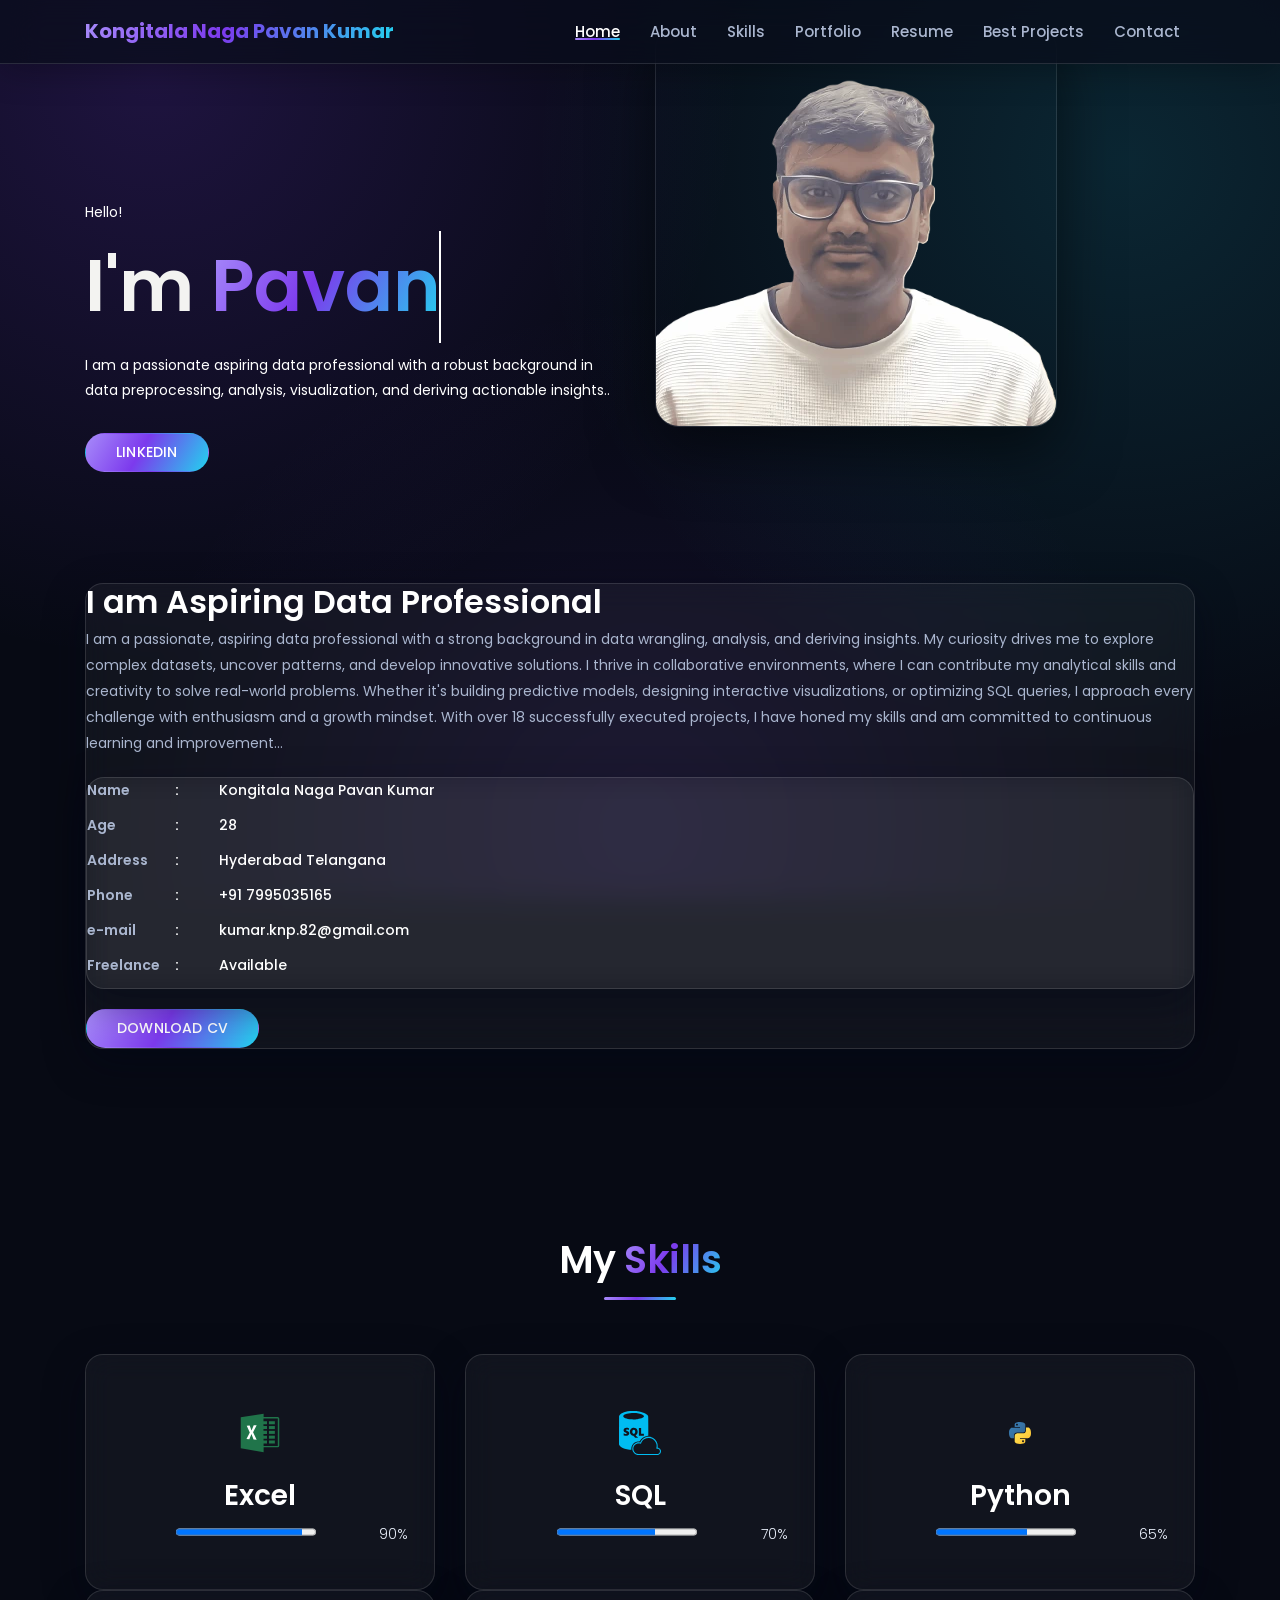
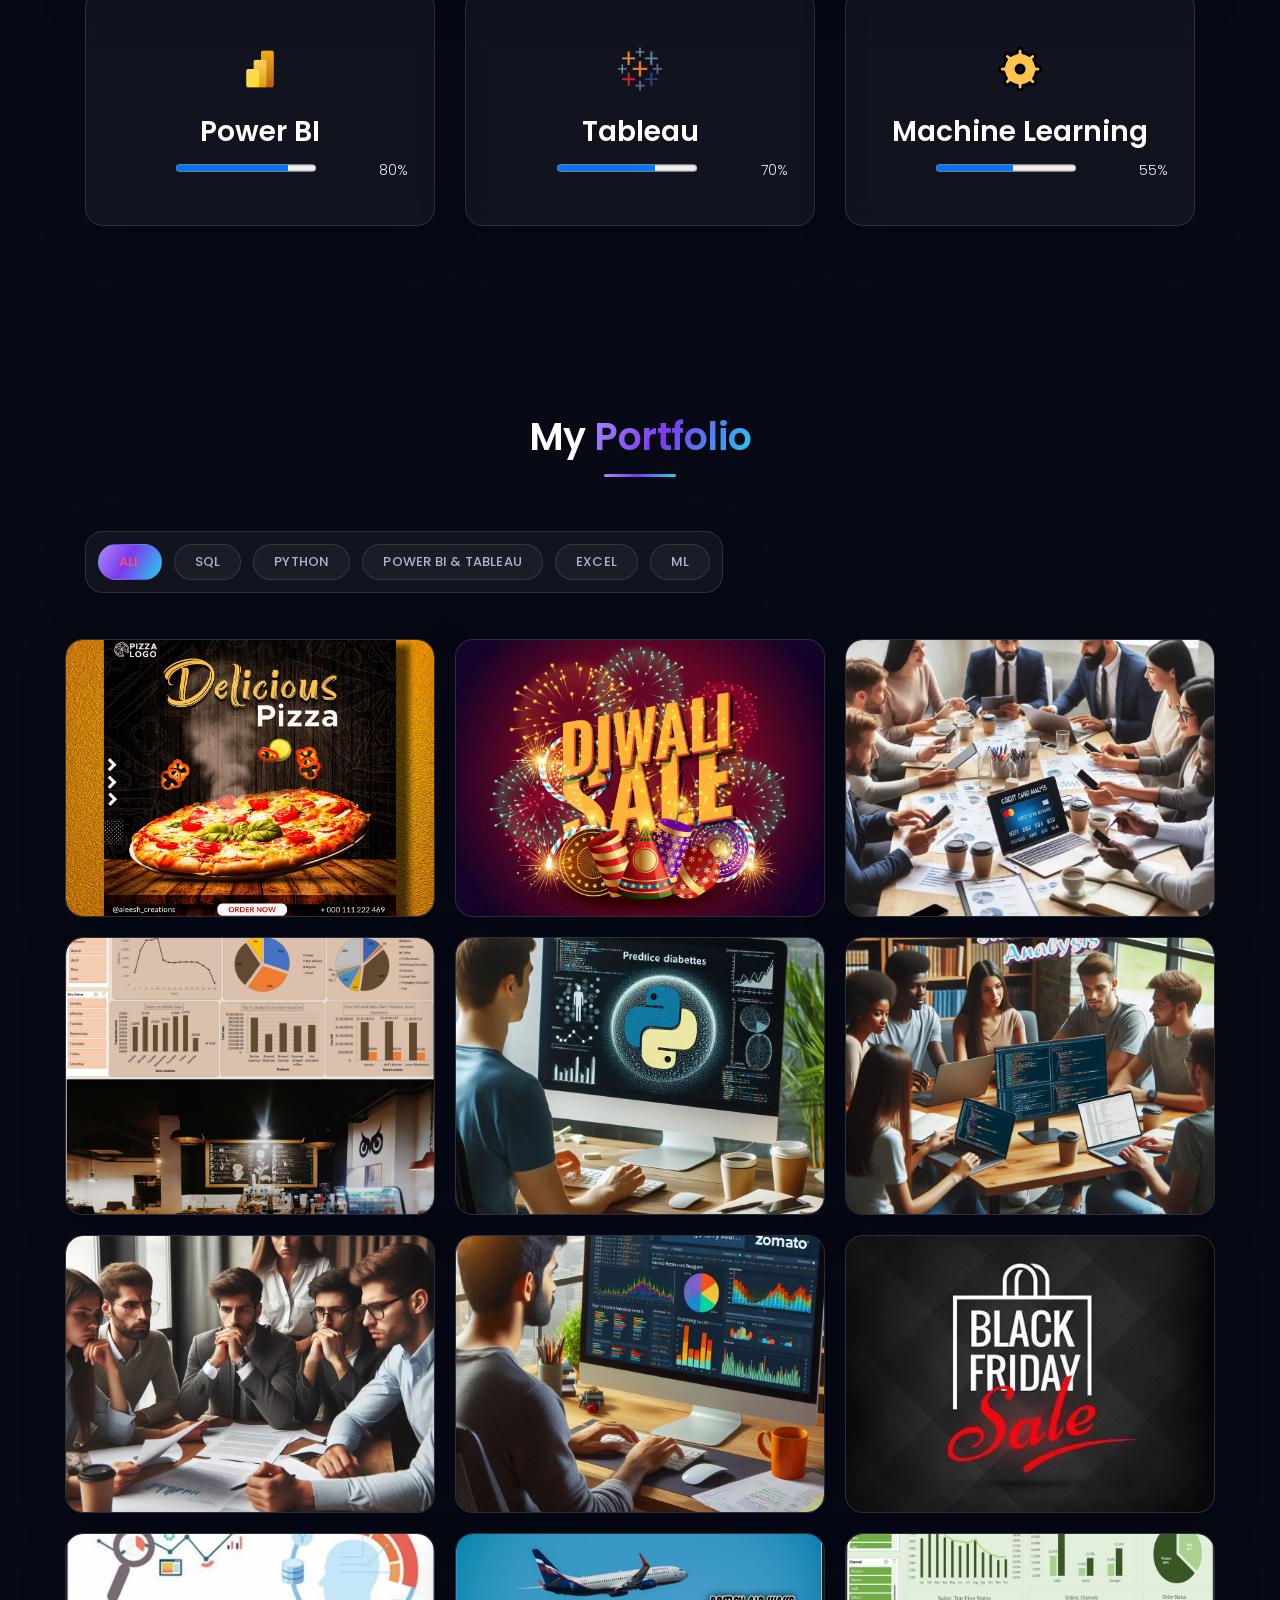
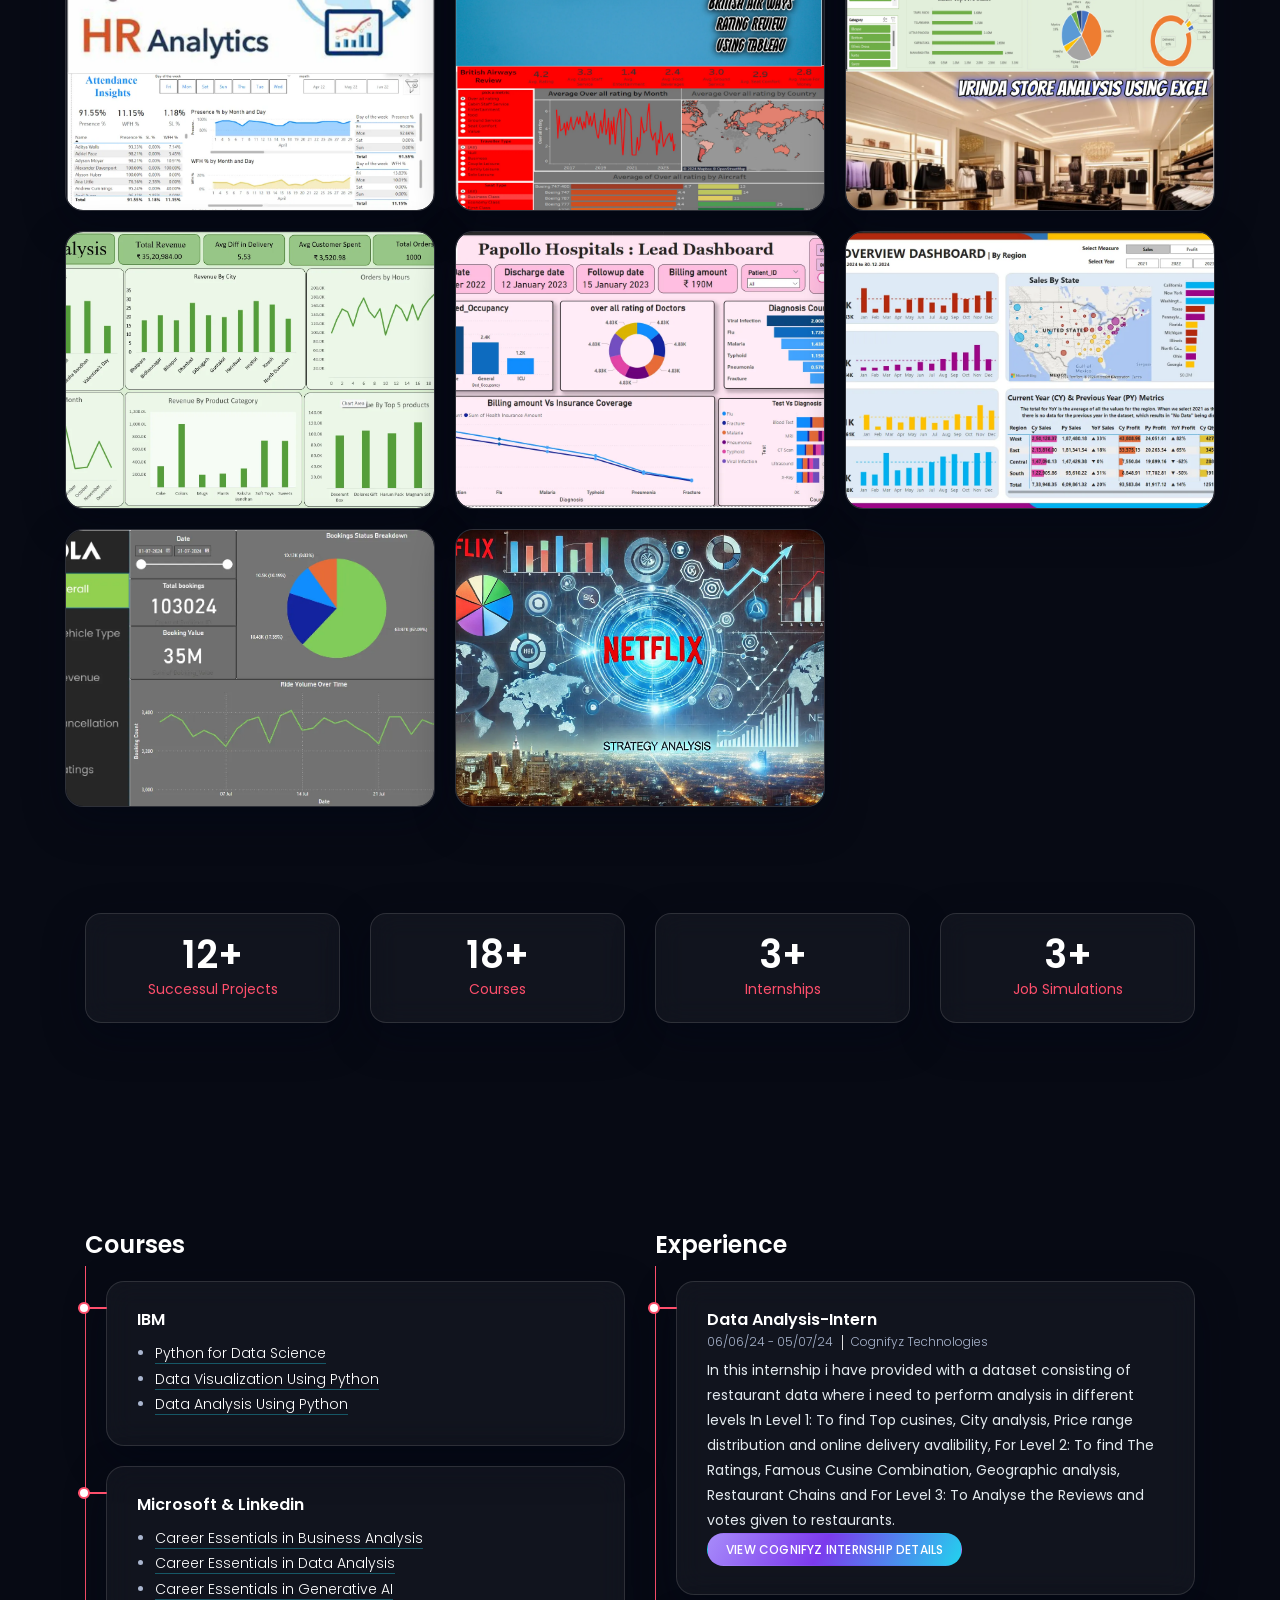
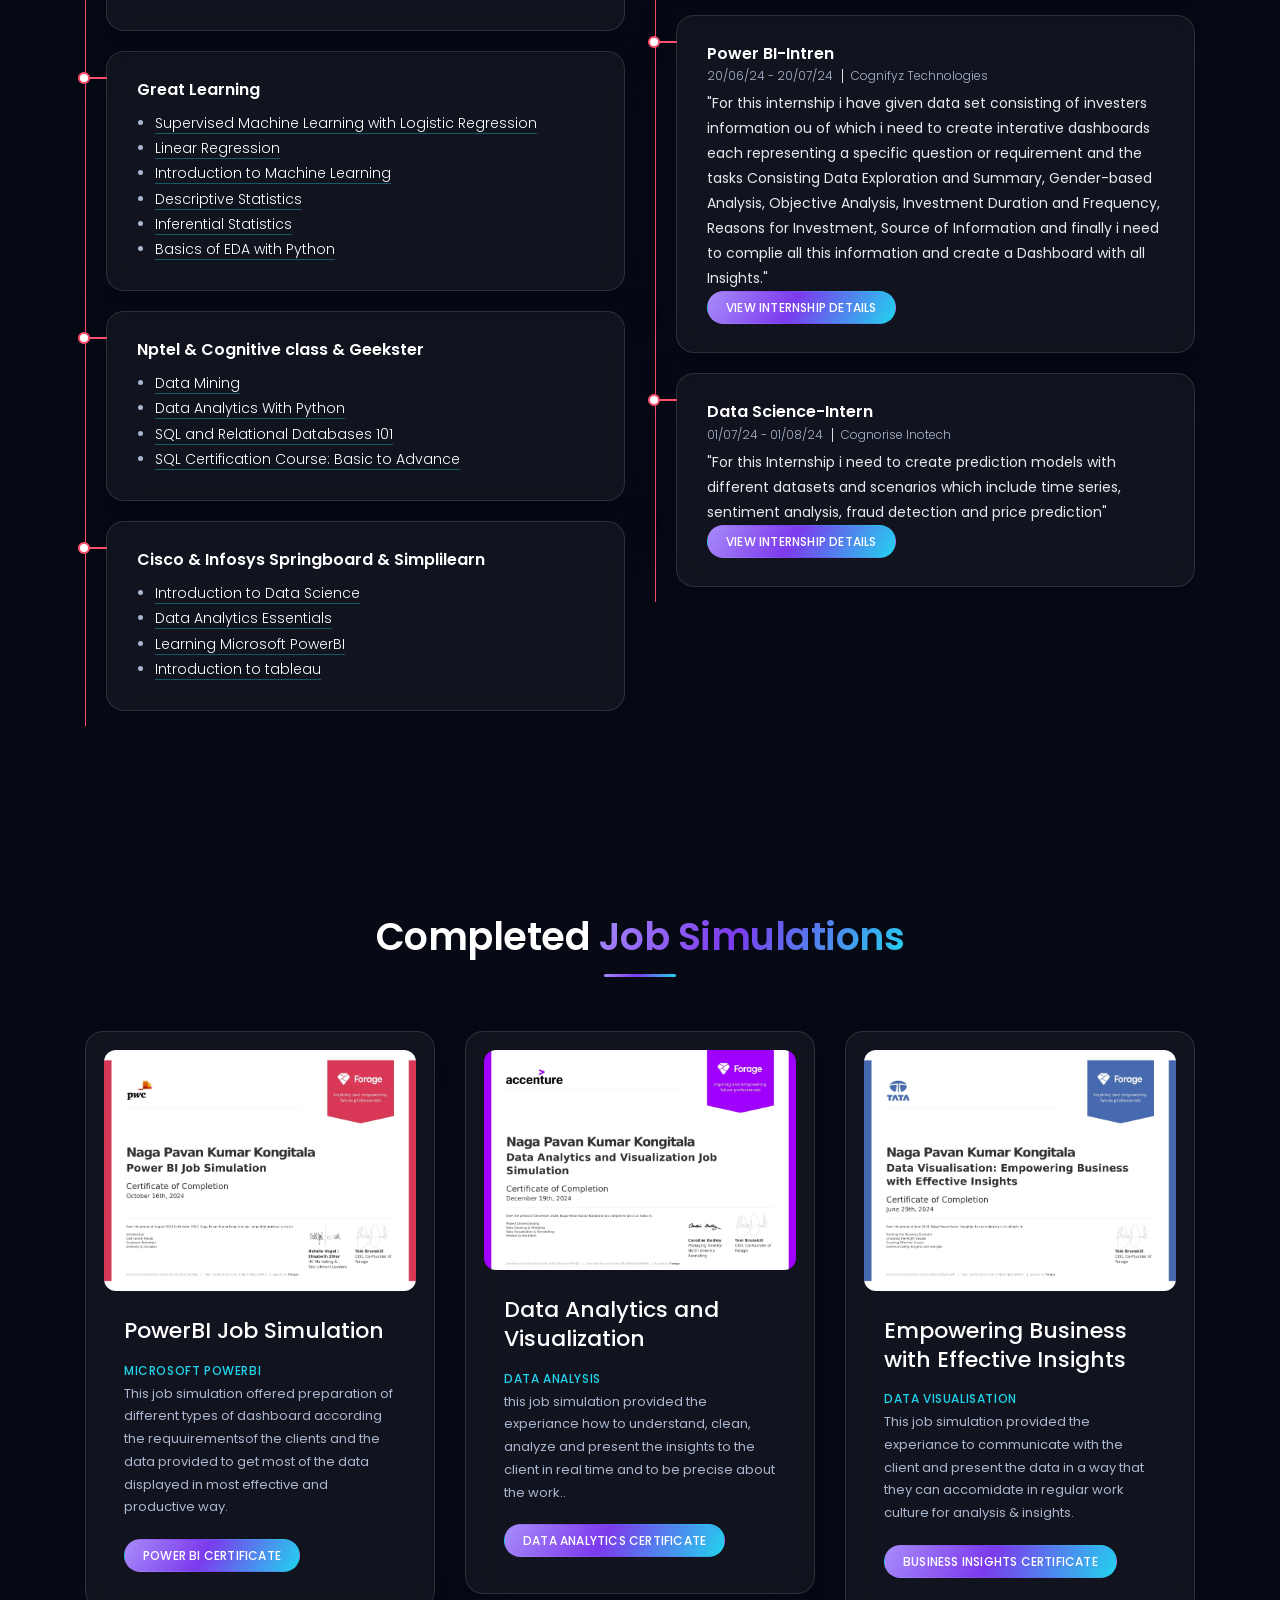
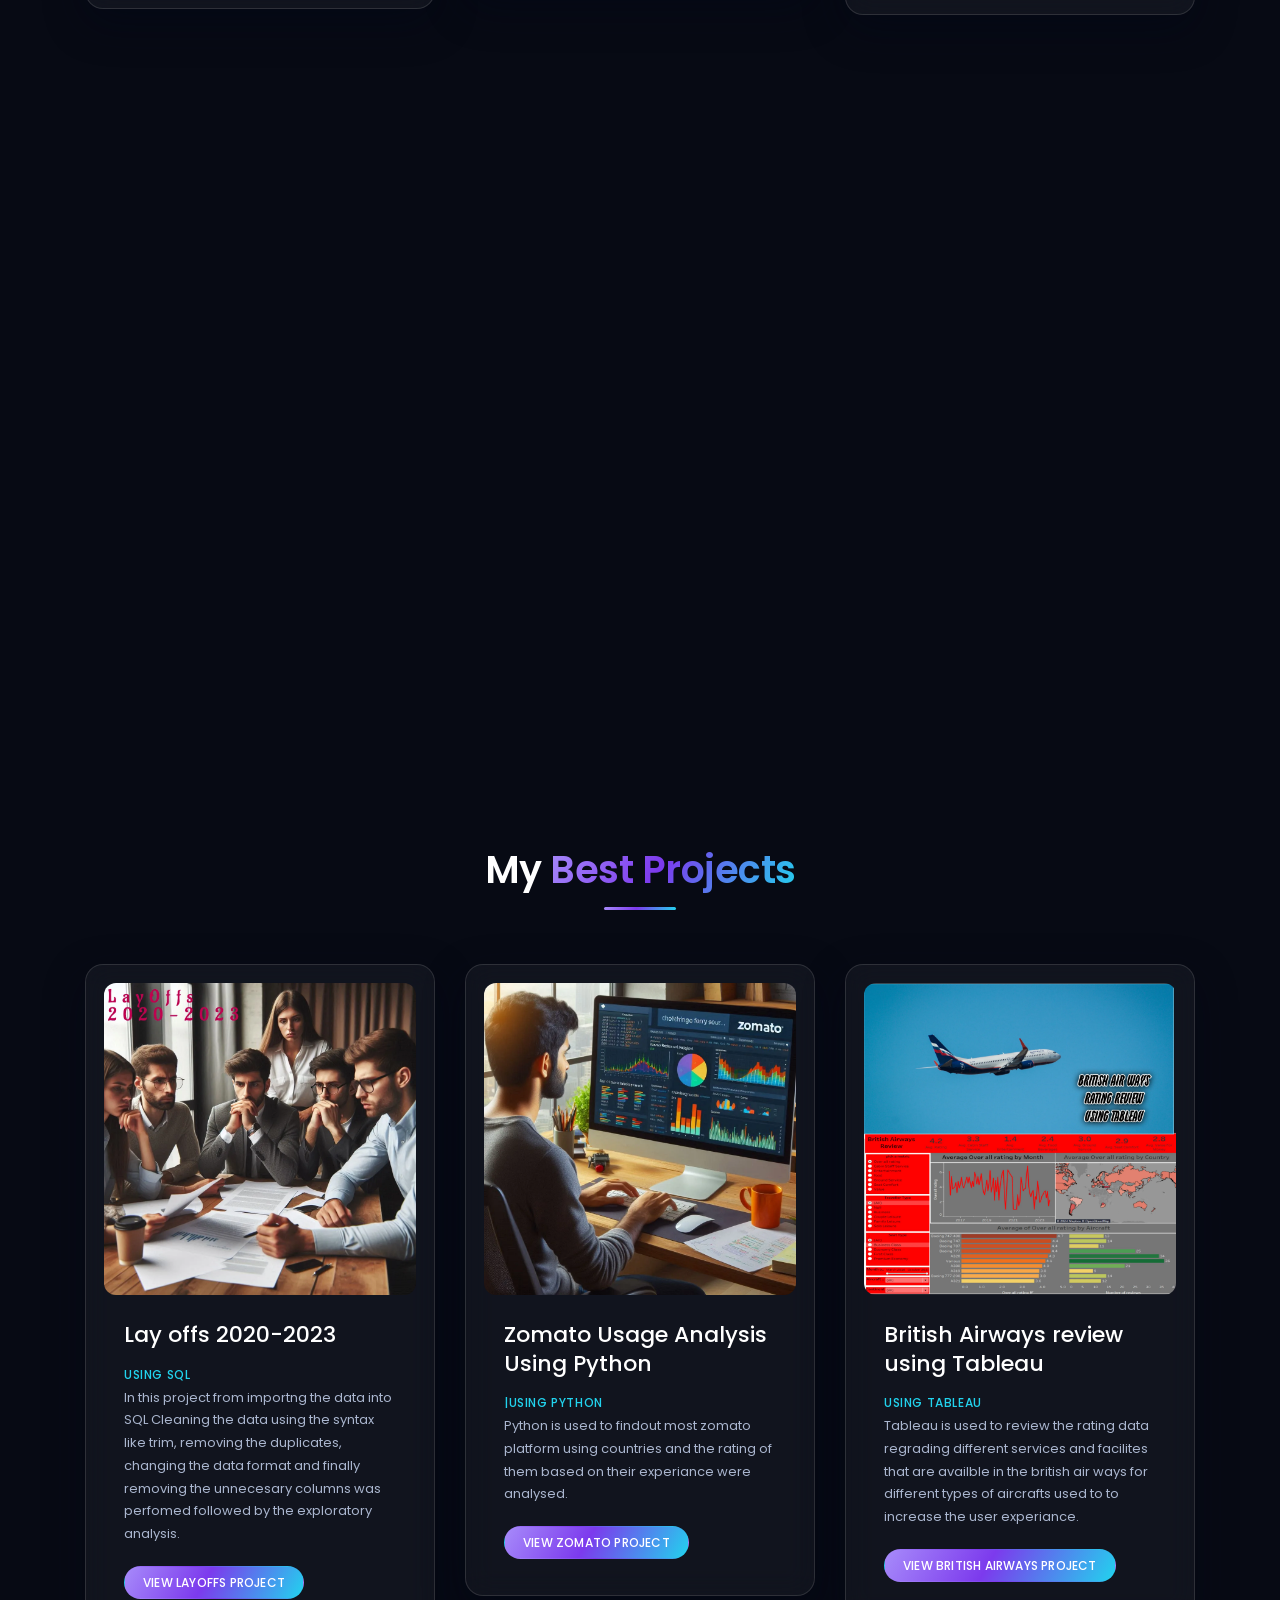
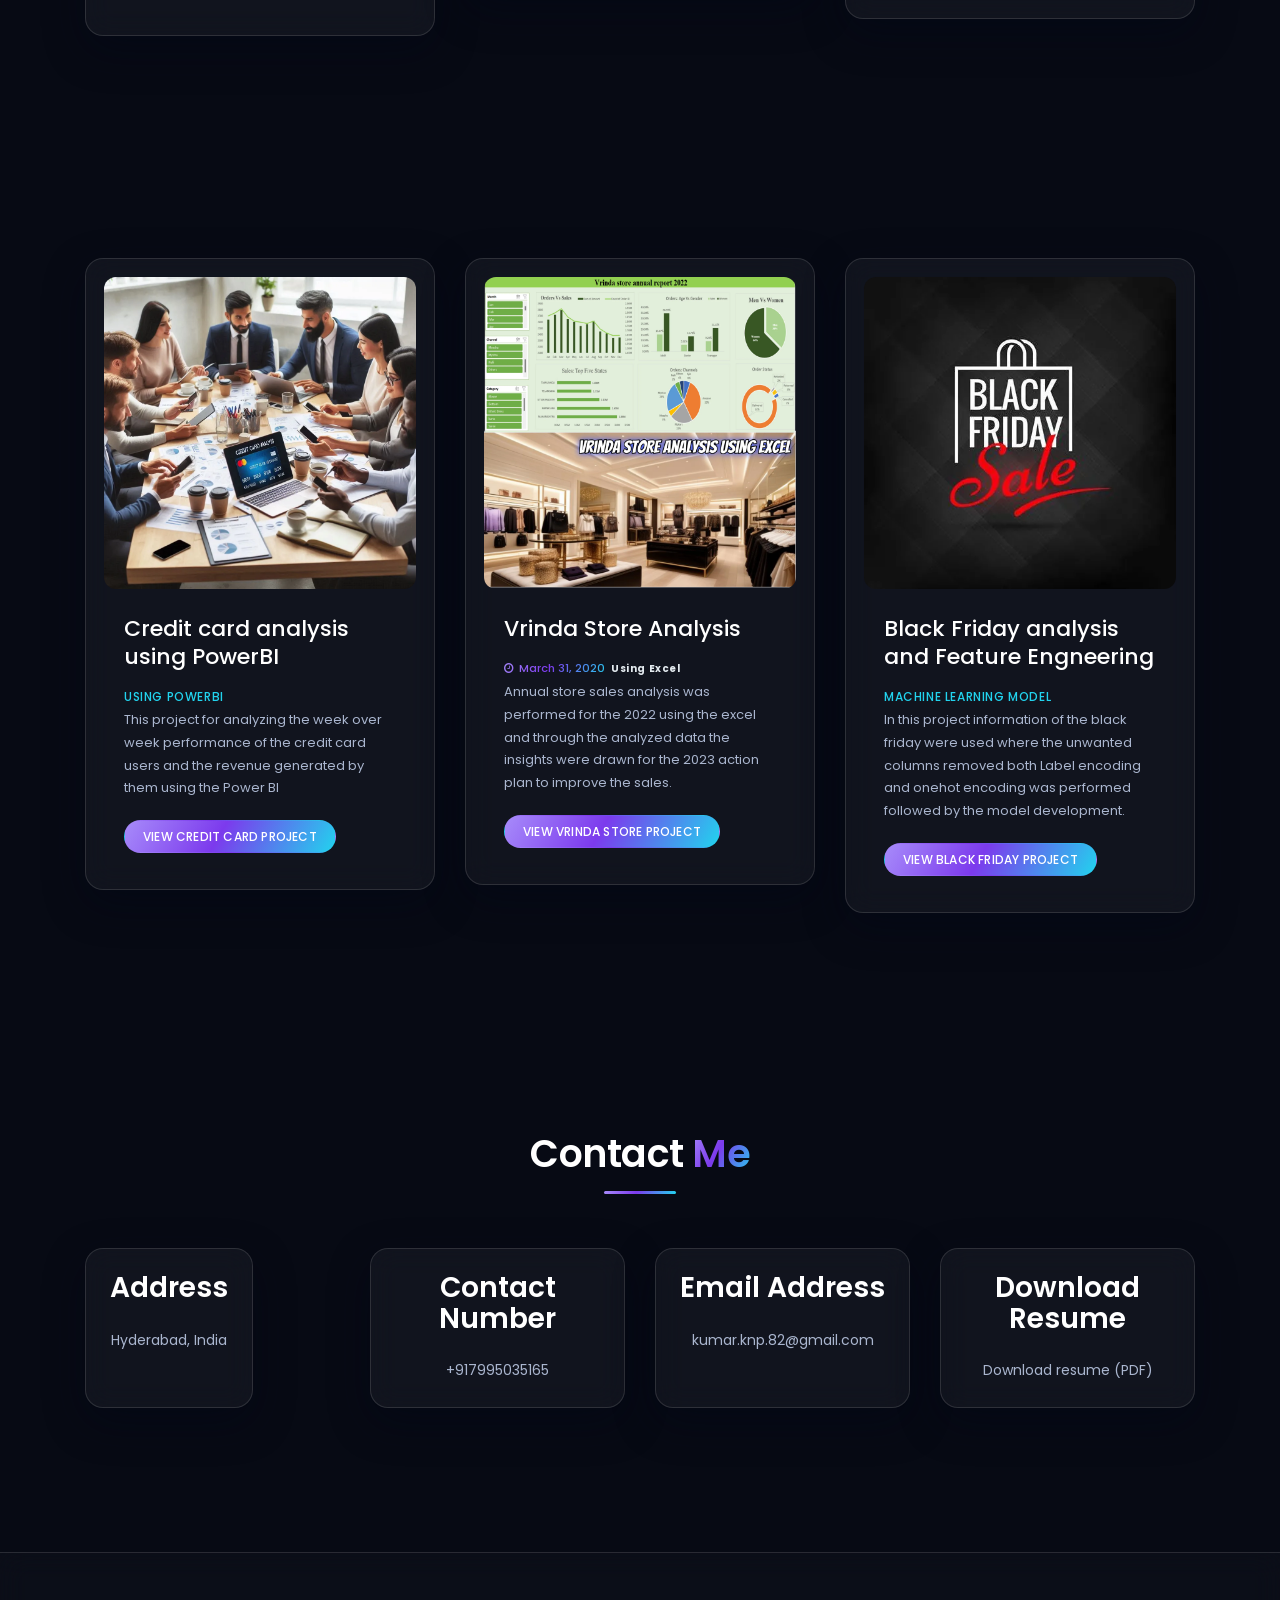
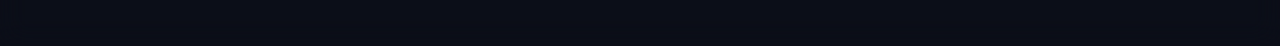
==== commit 4a53db78: "Phase 8: final QA, structural fixes, docs and retirement register" ====
--- a/index.html
+++ b/index.html
@@ -828,7 +828,11 @@
 							</div>
 						</div>
 					</div>
-		
+				</div>
+			</div>
+		</div>
+		<!-- END SIMULATIONS -->
+
 		<!-- START BLOG -->
 		<div id="best-projects" class="gray_bg blog-area section-padding">
 			<h2 class="section-title wow flipInX" data-wow-delay="0.4s">My <span>Best Projects</span></h2>
@@ -936,7 +940,7 @@
 		</div>
 		<!-- END BLOG -->
 
-				<!-- Contact Section Start -->
+		<!-- Contact Section Start -->
 		<section id="contact" class="gray_bg section-padding">
 			<div class="container">
 				<h2 class="section-title wow flipInX" data-wow-delay="0.4s">Contact <span>Me</span></h2>
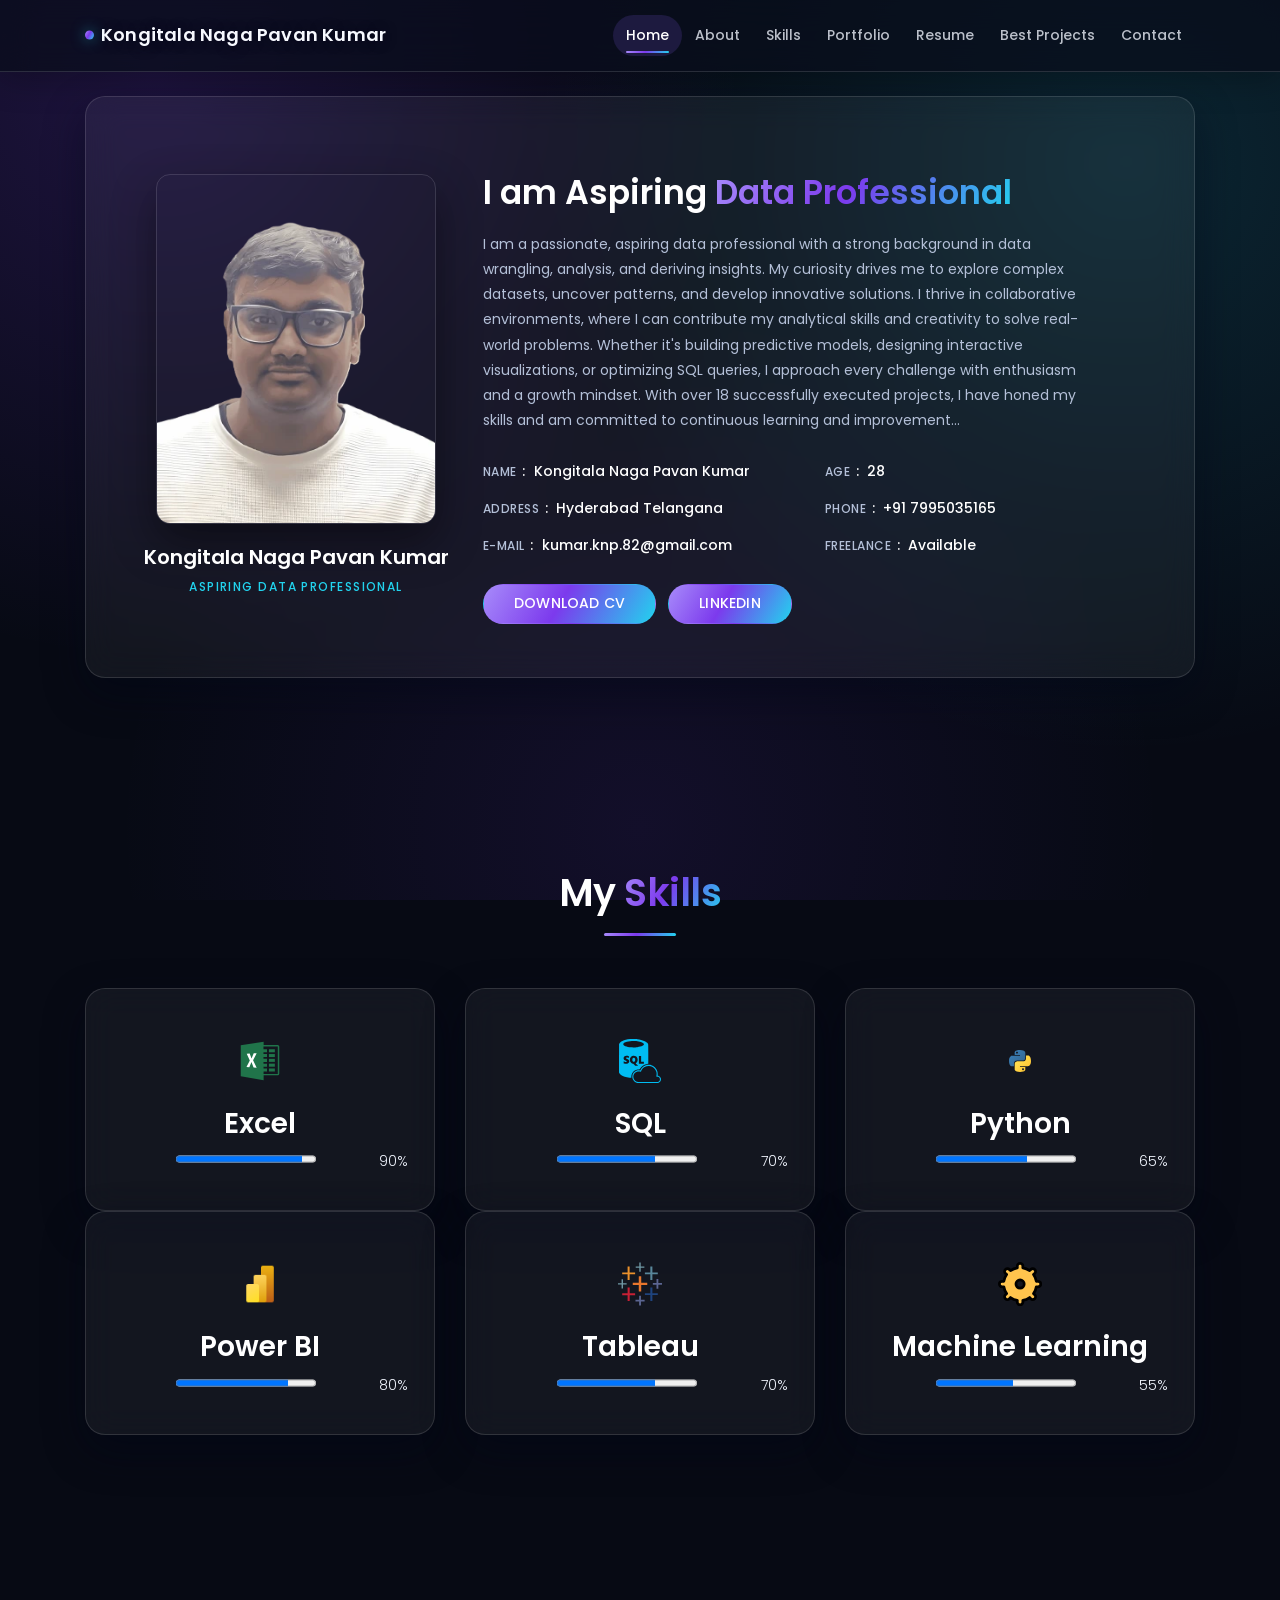
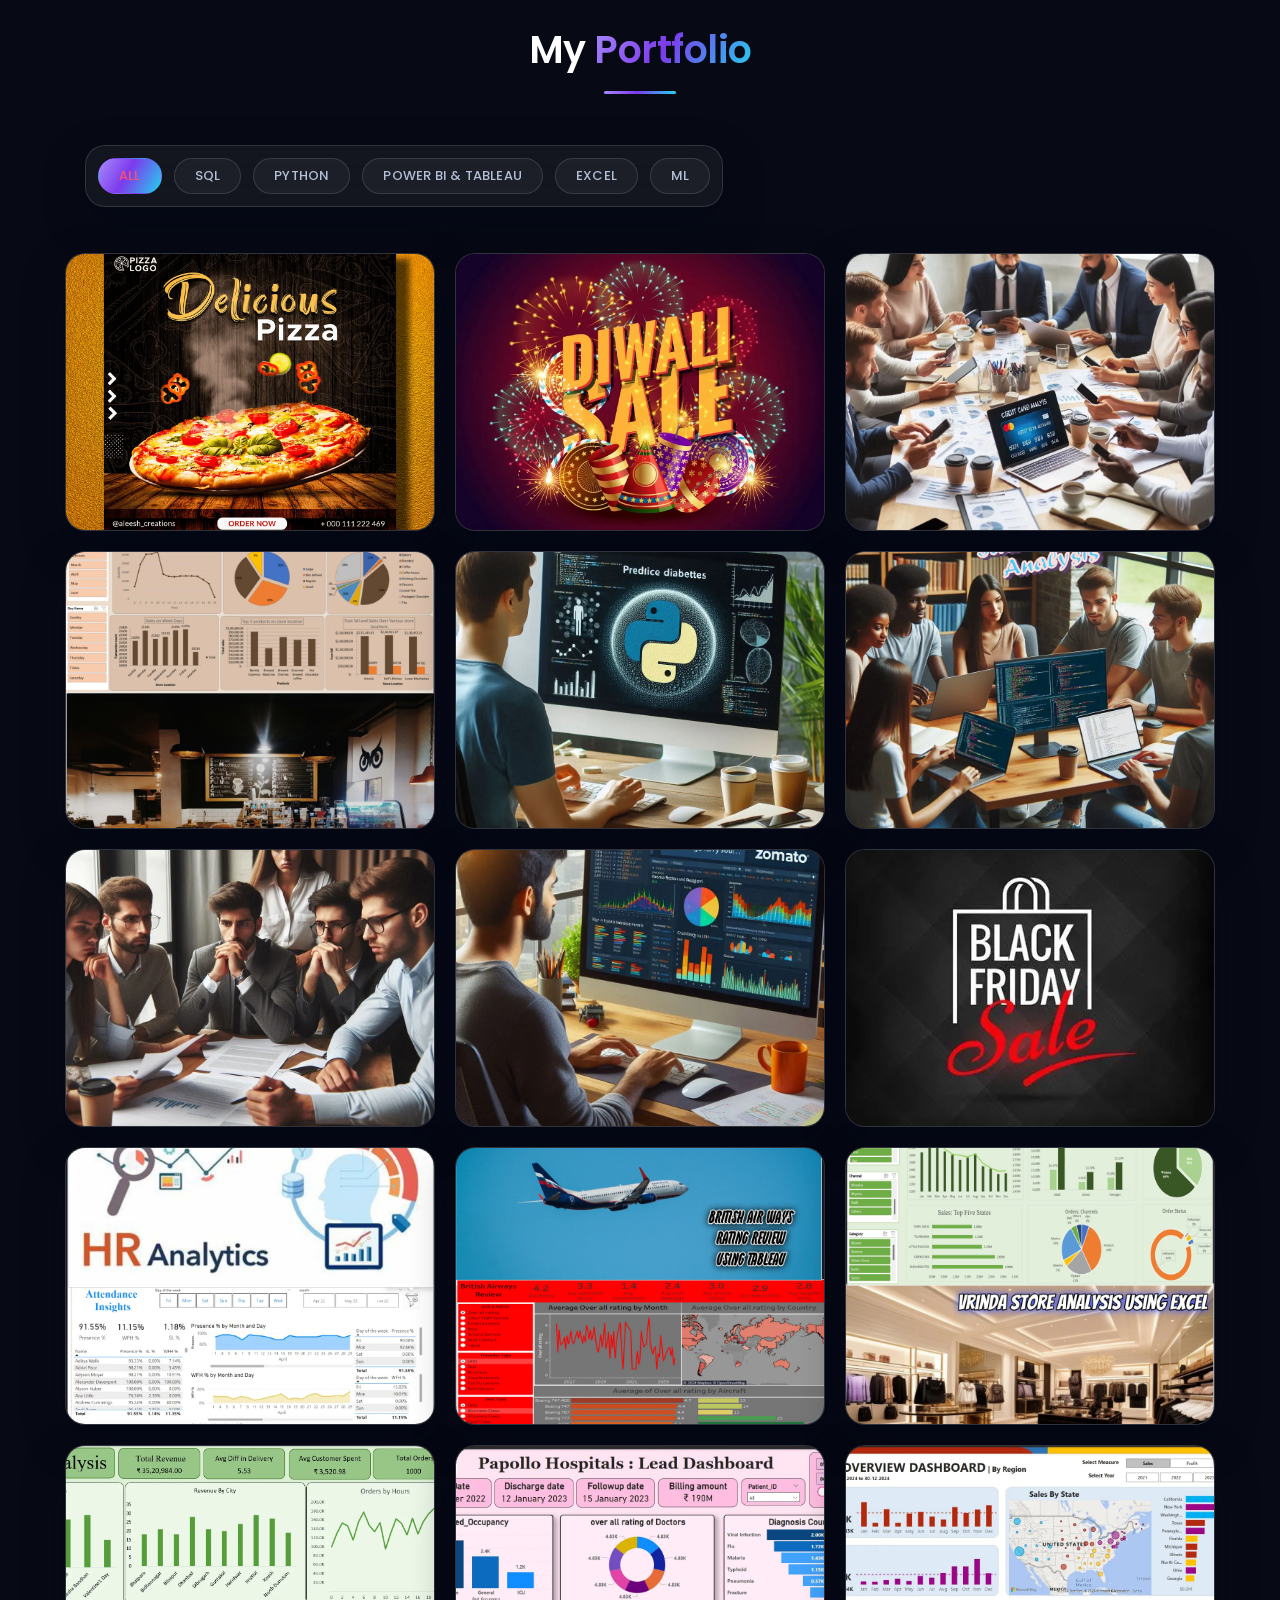
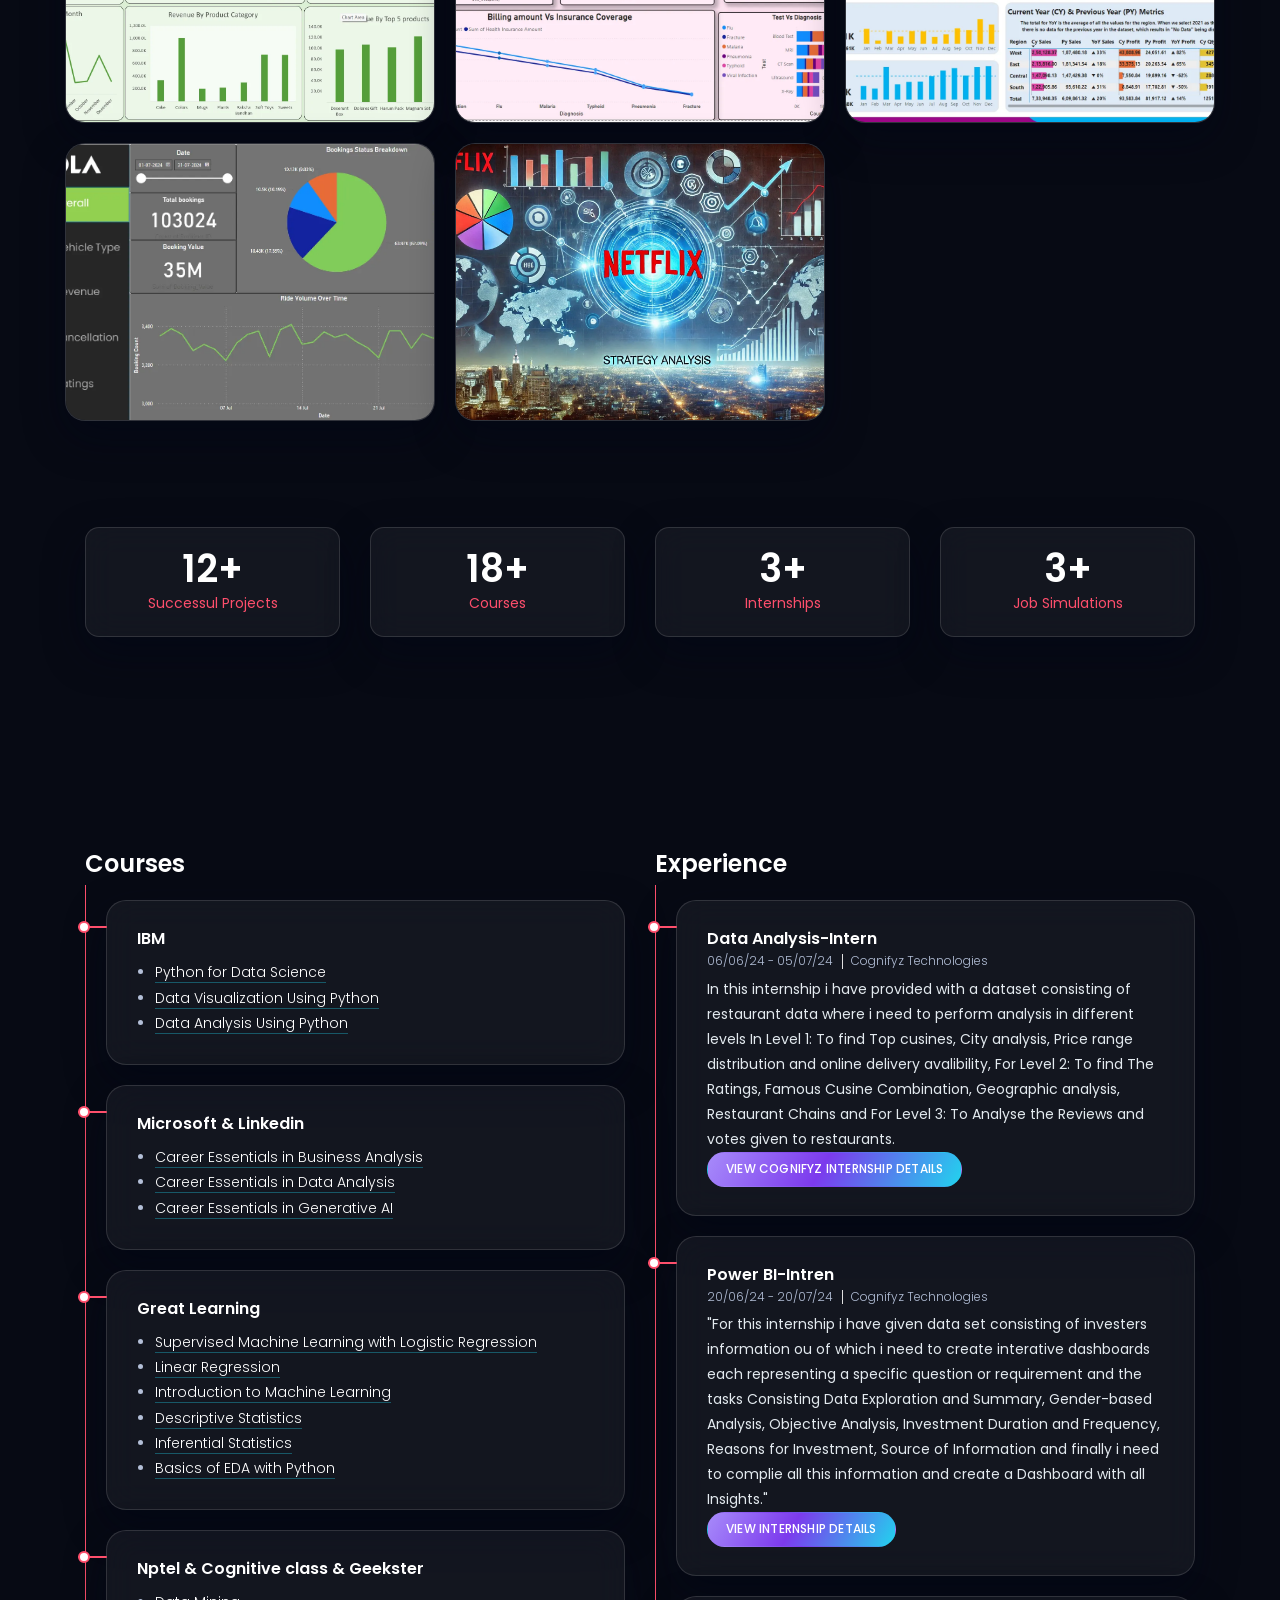
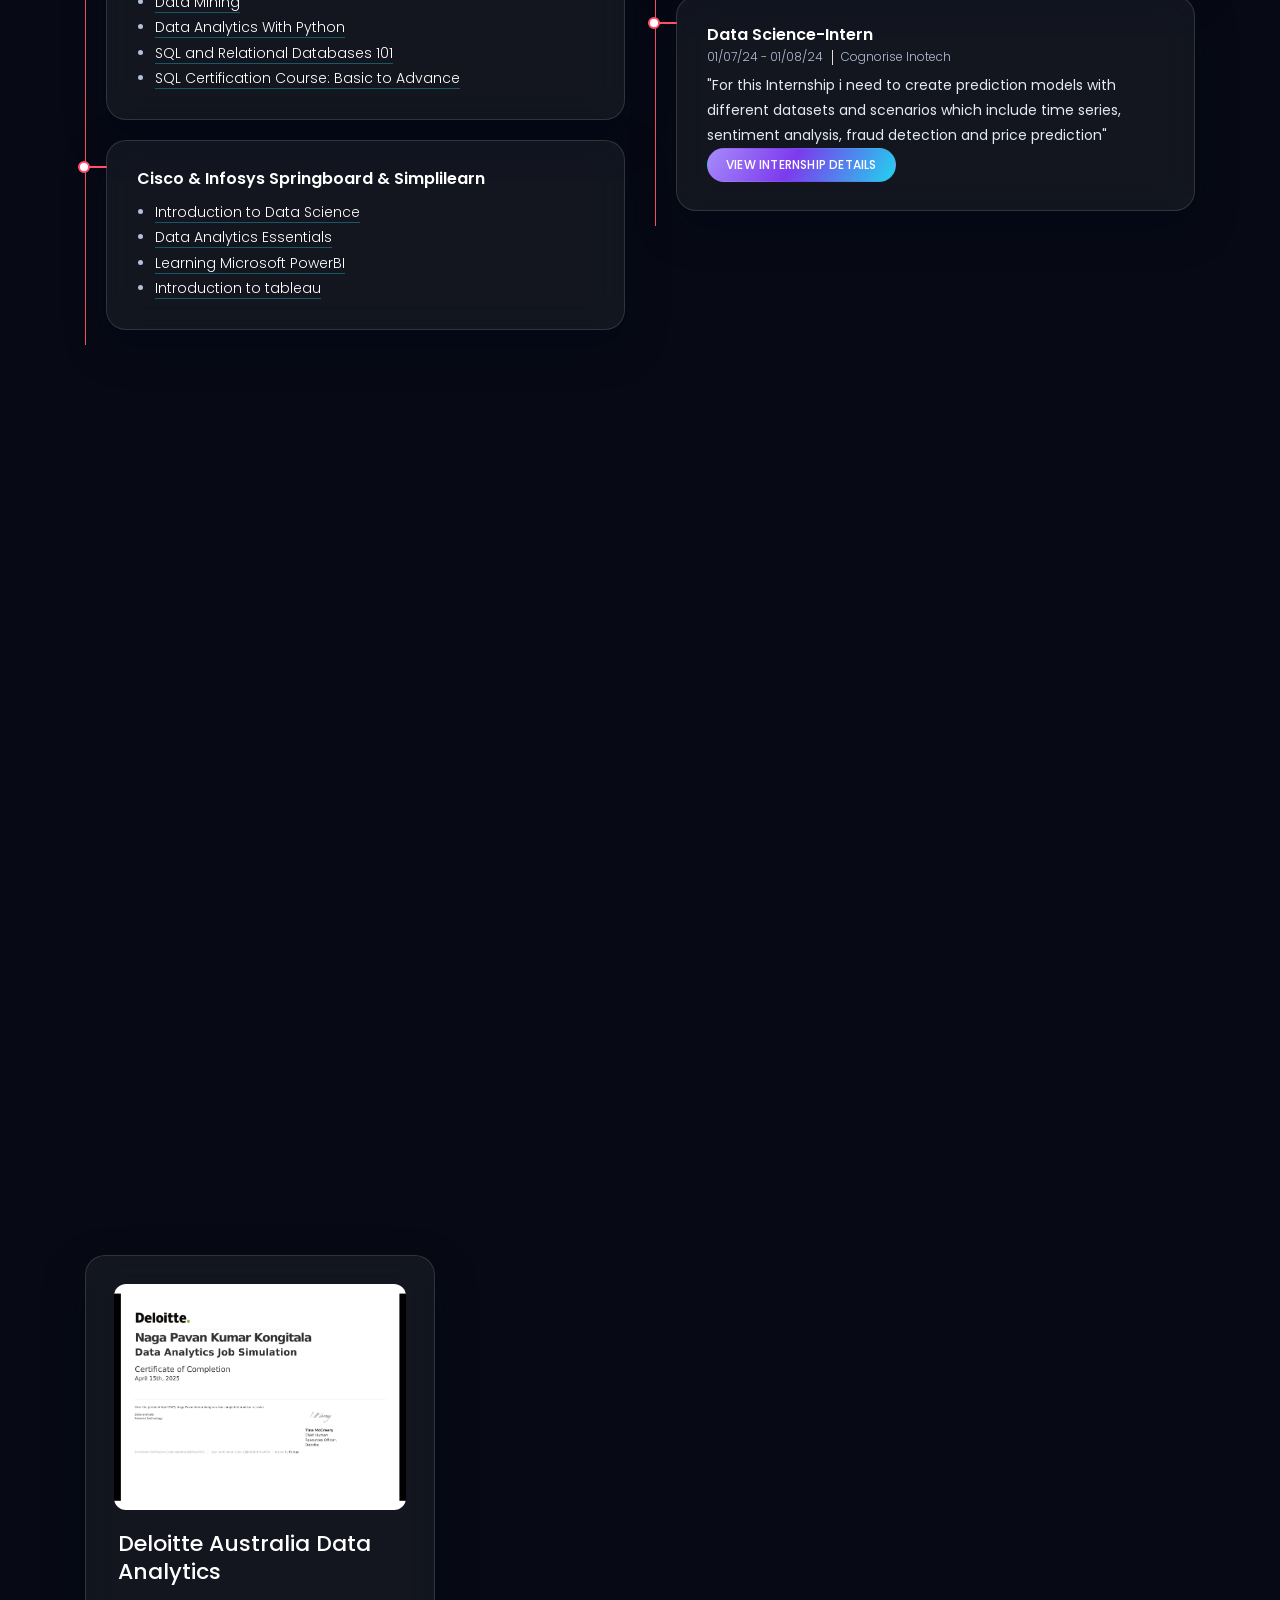
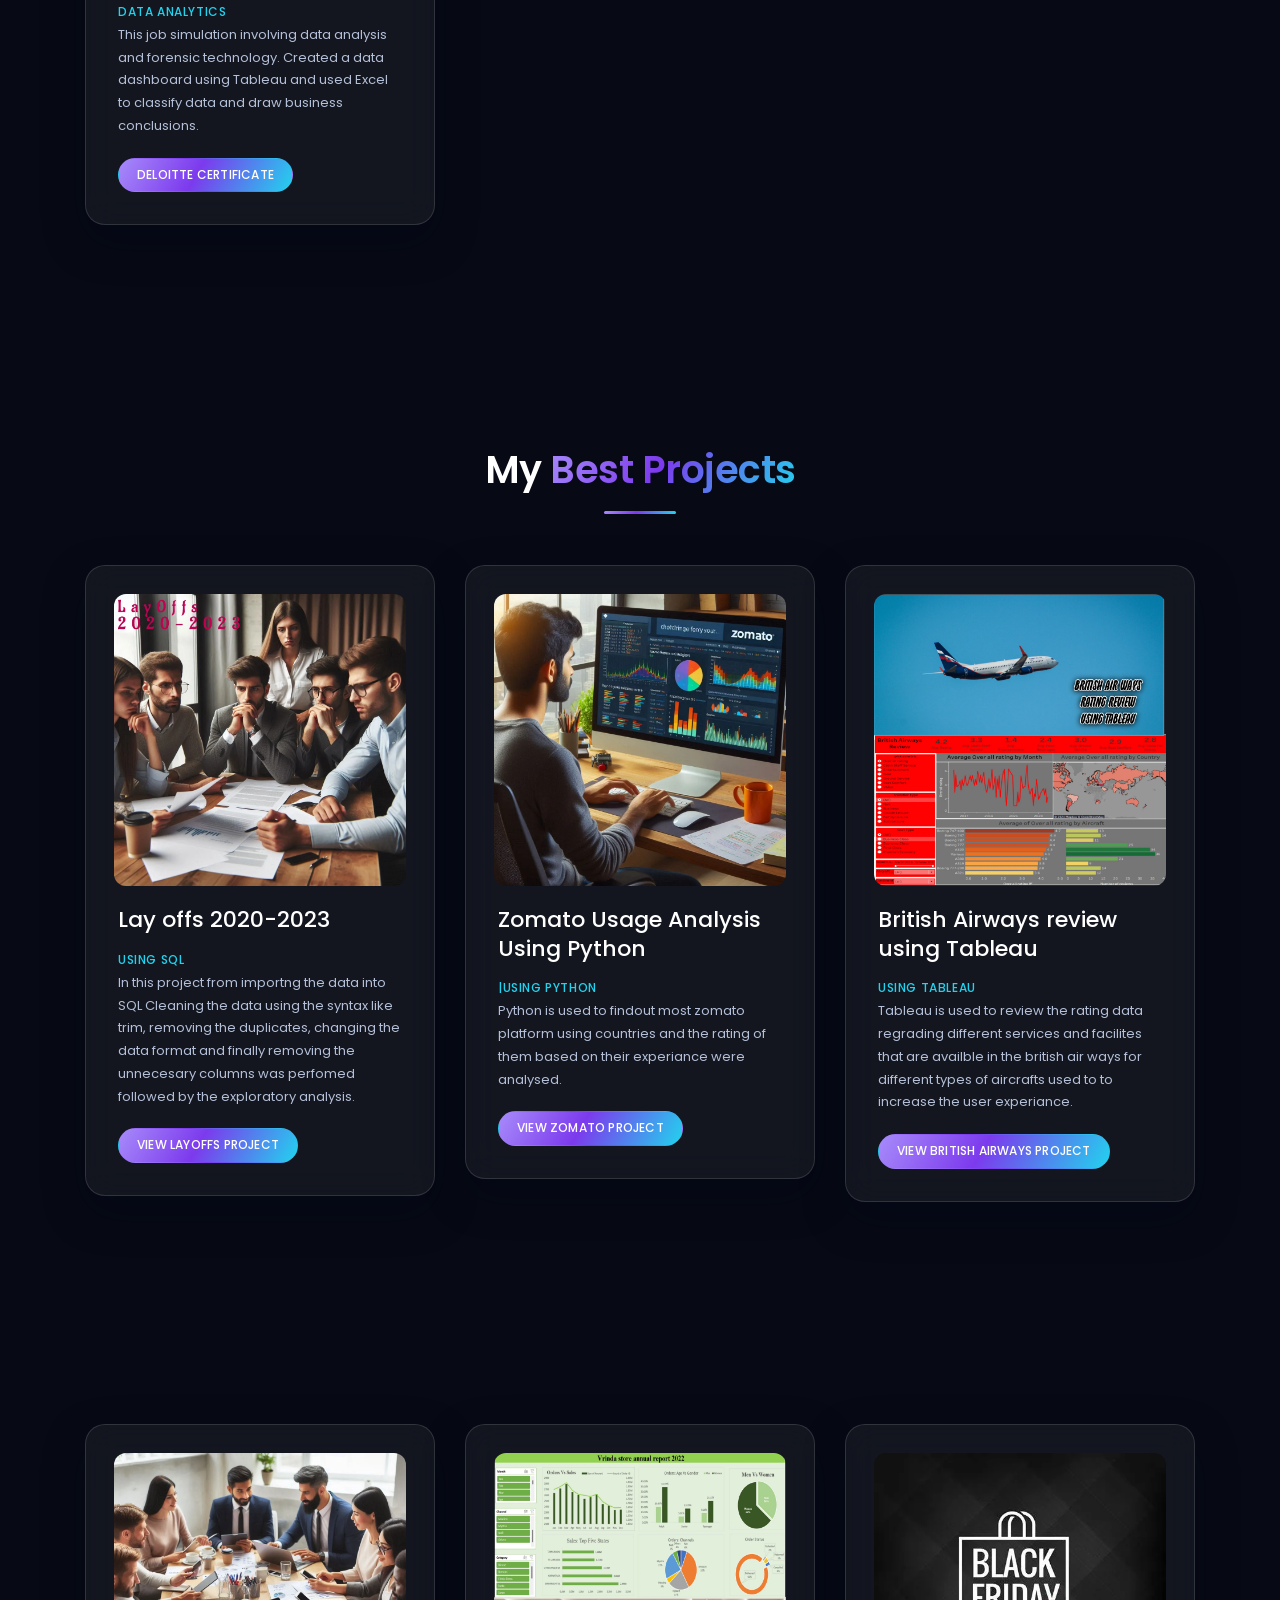
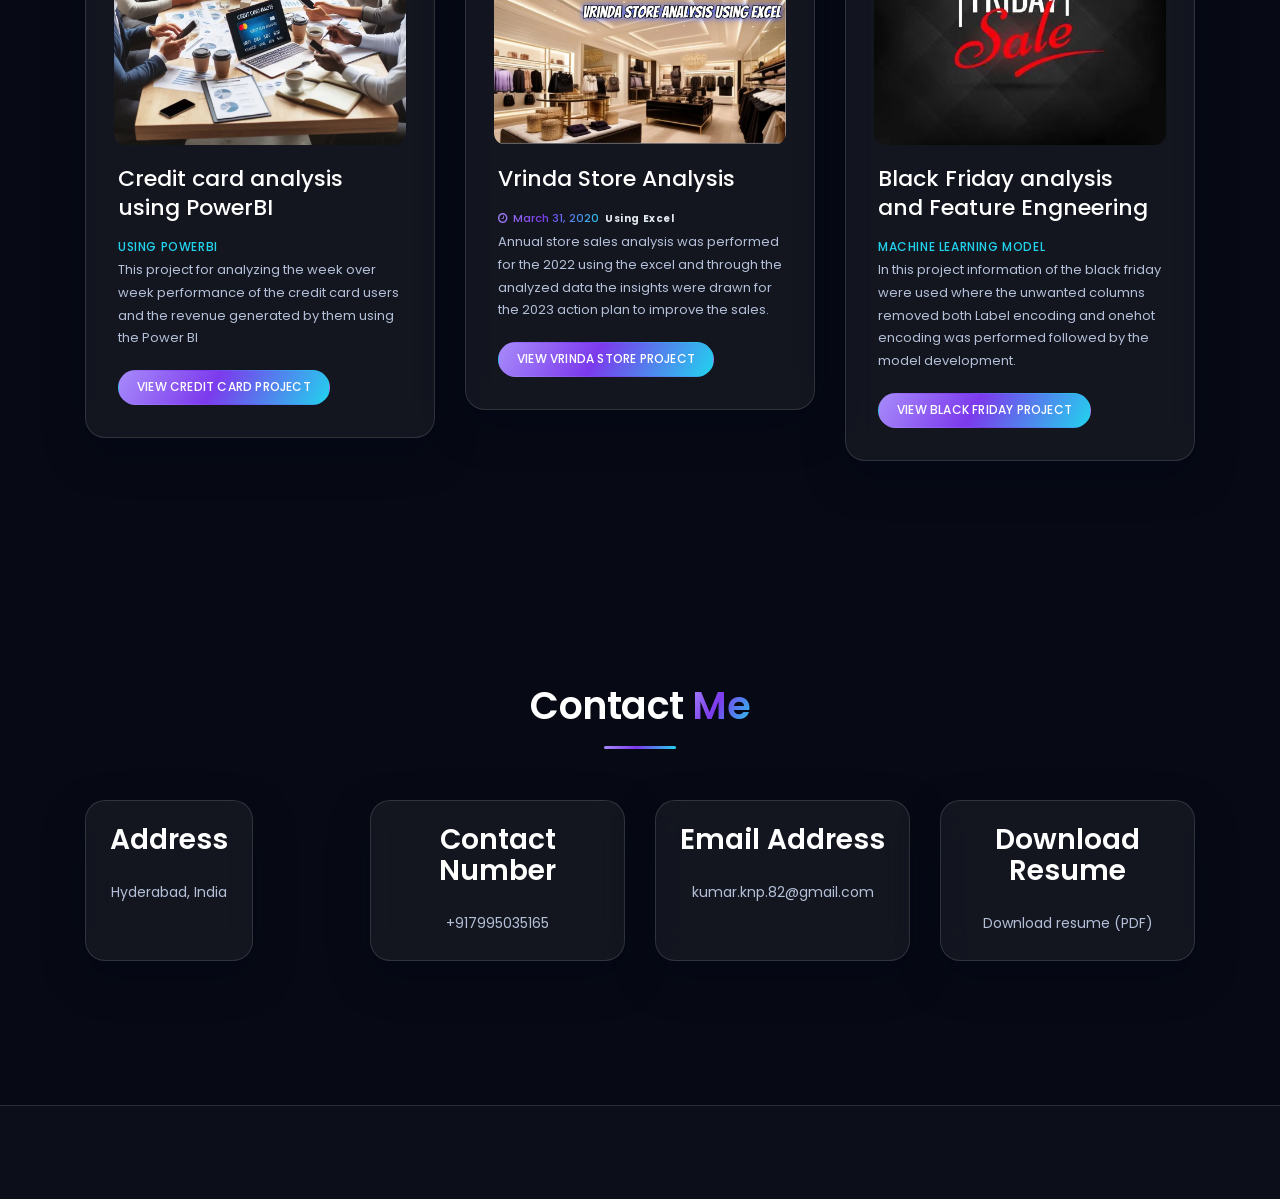
==== commit 49f5c33c: "Phase 9: polish About, navigation and glass system; remove duplicate hero" ====
--- a/index.html
+++ b/index.html
@@ -85,58 +85,41 @@
 		<!-- END NAVBAR -->
 
 		<main id="main-content">
-		<!-- Hero Area Start -->
-		<section id="home" class="gray_bg">
-			<div id="particles-js"></div>
-			<div class="container">
-				<div class="row">
-					<div class="col-lg-6 col-md-6">
-						<div class="banner_content">
-							<p class="banner-hello">Hello!</p>
-							<h1 class="cd-headline clip script-font">
-								<span class="fw_600">I'm</span>
-								<span class="cd-words-wrapper">
-									<b class="is-visible fw_600">Pavan</b>
-									<b class="fw_600">a Data enthusiast</b>
-									<b class="fw_600">an Endless Learner</b>
-								</span>
-							</h1>
-							<p>I am a passionate aspiring data professional with a robust background in data preprocessing, analysis, visualization, and deriving actionable insights..</p>
-							<a href="https://www.linkedin.com/in/naga-pavan-kumar-kongitala-ilu3516to/" class="btn btn-secondary banner_btn">LINKEDIN</a>
-						</div>
-					</div>
-					<div class="col-lg-6 col-md-6">
-						<div class="about-image">
-                            <img src="assets/img/port.webp" fetchpriority="high" alt="Kongitala Naga Pavan Kumar">
+		
+		<span id="home" aria-hidden="true"></span>
+		
+		
+		<!-- About Section Start -->
+        <section id="about" class="gray_bg section-padding about-area">
+            <div class="container">
+                <div class="about-panel">
+                    <div class="row align-items-center">
+                        <div class="col-lg-4 col-md-5 about-portrait-col">
+                            <div class="about-portrait">
+                                <img src="assets/img/port.webp" alt="Kongitala Naga Pavan Kumar" loading="lazy">
+                                <p class="about-name">Kongitala Naga Pavan Kumar</p>
+                                <p class="about-role">Aspiring Data Professional</p>
+                            </div>
                         </div>
-					</div>
-				</div>
-			</div>
-			
-		</section>
-		<!-- Hero Area End -->
-		
-		<!-- About Section Start -->
-        <section id="about" class="gray_bg section-padding about-area ptb-100">
-            <div class="container">
-                <div class="row align-items-center">
-                   
-                    <div class="col-lg-12 col-md-8">
-                        <div class="about-content">
-                            <h2>I am Aspiring <span>Data Professional</span></h2>
-                            <p>I am a passionate, aspiring data professional with a strong background in data wrangling, analysis, and deriving insights. My curiosity drives me to explore complex datasets, uncover patterns, and develop innovative solutions. I thrive in collaborative environments, where I can contribute my analytical skills and creativity to solve real-world problems. Whether it's building predictive models, designing interactive visualizations, or optimizing SQL queries, I approach every challenge with enthusiasm and a growth mindset. With over 18 successfully executed projects, I have honed my skills and am committed to continuous learning and improvement...</p>
-
-                            <div class="about-profile">
-								<ul class="admin-profile">
-								  <li><span class="pro-title"> Name </span> <span class="pro-detail">Kongitala Naga Pavan Kumar</span></li>
-								  <li><span class="pro-title"> Age </span> <span class="pro-detail">28</span></li>
-								  <li><span class="pro-title"> Address </span> <span class="pro-detail">Hyderabad Telangana</span></li>
-								  <li><span class="pro-title"> Phone </span> <span class="pro-detail">+91 7995035165</span></li>
-								  <li><span class="pro-title"> e-mail </span> <span class="pro-detail">kumar.knp.82@gmail.com</span></li>					
-								  <li><span class="pro-title"> Freelance </span> <span class="pro-detail">Available</span></li>
-								</ul>
-							</div>
-                            <a href="assets/pdf/CV.pdf" class="btn btn-secondary about_btn">Download CV</a>
+                        <div class="col-lg-8 col-md-7 about-details-col">
+                            <div class="about-content">
+                                <h1>I am Aspiring <span>Data Professional</span></h1>
+                                <p>I am a passionate, aspiring data professional with a strong background in data wrangling, analysis, and deriving insights. My curiosity drives me to explore complex datasets, uncover patterns, and develop innovative solutions. I thrive in collaborative environments, where I can contribute my analytical skills and creativity to solve real-world problems. Whether it's building predictive models, designing interactive visualizations, or optimizing SQL queries, I approach every challenge with enthusiasm and a growth mindset. With over 18 successfully executed projects, I have honed my skills and am committed to continuous learning and improvement...</p>
+                                <div class="about-profile">
+                                    <ul class="admin-profile">
+                                      <li><span class="pro-title"> Name </span> <span class="pro-detail">Kongitala Naga Pavan Kumar</span></li>
+                                      <li><span class="pro-title"> Age </span> <span class="pro-detail">28</span></li>
+                                      <li><span class="pro-title"> Address </span> <span class="pro-detail">Hyderabad Telangana</span></li>
+                                      <li><span class="pro-title"> Phone </span> <span class="pro-detail">+91 7995035165</span></li>
+                                      <li><span class="pro-title"> e-mail </span> <span class="pro-detail">kumar.knp.82@gmail.com</span></li>
+                                      <li><span class="pro-title"> Freelance </span> <span class="pro-detail">Available</span></li>
+                                    </ul>
+                                </div>
+                                <div class="about-actions">
+                                    <a href="assets/pdf/CV.pdf" class="btn btn-secondary about_btn">Download CV</a>
+                                    <a href="https://www.linkedin.com/in/naga-pavan-kumar-kongitala-ilu3516to/" class="btn btn-secondary about_linkedin" target="_blank" rel="noopener noreferrer">LinkedIn</a>
+                                </div>
+                            </div>
                         </div>
                     </div>
                 </div>
--- a/assets/css/main.css
+++ b/assets/css/main.css
@@ -472,12 +472,6 @@
 ========================================================================== */
 .about-content{
 	margin-top: 15px;
-}
-.about-image img{
-    border-radius: 0px;
-	border: 5px solid #fe4f6c;
-    margin-top: 25px;
-    box-shadow: 0px 0px 30px rgba(0, 0, 0, 0.1);
 }
 .about-content h3{
     font-size: 30px;
--- a/assets/css/redesign.css
+++ b/assets/css/redesign.css
@@ -7,22 +7,29 @@
 :root {
   --bg: #070a14;
   --bg-soft: #0d1224;
-  --glass: rgba(255, 255, 255, 0.045);
-  --glass-strong: rgba(255, 255, 255, 0.075);
-  --glass-border: rgba(255, 255, 255, 0.12);
-  --text: #e6ecf8;
-  --text-muted: #aab6cf;
+  --glass: rgba(255, 255, 255, 0.05);
+  --glass-strong: rgba(255, 255, 255, 0.08);
+  --glass-border: rgba(255, 255, 255, 0.13);
+  --text: #eef2fb;
+  --text-muted: #b4c0d8;
   --violet: #8b5cf6;
   --cyan: #22d3ee;
   --gradient: linear-gradient(120deg, #a78bfa 0%, #7c3aed 45%, #22d3ee 100%);
-  --radius: 18px;
-  --shadow: 0 14px 40px rgba(2, 6, 23, 0.45);
-  --transition: 240ms cubic-bezier(0.4, 0, 0.2, 1);
+  --radius: 20px;
+  --radius-sm: 14px;
+  --card-pad: 28px;
+  --shadow: 0 16px 42px rgba(2, 6, 23, 0.48);
+  --transition: 220ms cubic-bezier(0.4, 0, 0.2, 1);
 }
 
 /* ---------- Base ---------- */
 html {
   scroll-behavior: smooth;
+  scroll-padding-top: 96px;
+}
+
+main [id] {
+  scroll-margin-top: 96px;
 }
 
 body {
@@ -53,8 +60,14 @@
   font-family: "Poppins", sans-serif;
 }
 
-.script-font {
-  font-family: "Poppins", sans-serif !important;
+/* Readable measure and rhythm for long-form copy. */
+.about-content > p,
+.services-item .services-content p,
+.timeline-item li,
+.blog-info p,
+.align-self-stretch.box p {
+  max-width: 68ch;
+  line-height: 1.8;
 }
 
 .gray_bg {
@@ -88,8 +101,7 @@
 .single_blog,
 .blog-info,
 .timeline-item,
-.about-content,
-.about-profile,
+.about-panel,
 .funfact,
 .align-self-stretch.box,
 .footer-area,
@@ -98,21 +110,34 @@
   border: 1px solid var(--glass-border);
   border-radius: var(--radius);
   box-shadow: var(--shadow);
-  -webkit-backdrop-filter: blur(14px);
-  backdrop-filter: blur(14px);
+  -webkit-backdrop-filter: blur(16px);
+  backdrop-filter: blur(16px);
+  transition: transform var(--transition), border-color var(--transition), box-shadow var(--transition);
+}
+
+/* Inner media and text panels stay flat: only the outer card carries glass. */
+.shot-item,
+.blog-info,
+.footer-area,
+.about-content,
+.about-profile {
+  -webkit-backdrop-filter: none;
+  backdrop-filter: none;
 }
 
 /* ---------- Headings & accents ---------- */
 .section-title {
   color: #fff;
+  font-size: clamp(28px, 3vw, 38px);
   font-weight: 600;
+  line-height: 1.2;
   letter-spacing: -0.5px;
-  margin-bottom: 54px;
+  margin-bottom: clamp(36px, 4vw, 54px);
 }
 
 .section-title span,
+.about-content h1 span,
 .about-content h3 span,
-.navbar-brand p,
 .blog-thumb small {
   color: transparent;
   background: var(--gradient);
@@ -140,24 +165,52 @@
   box-shadow: 0 8px 32px rgba(0, 0, 0, 0.25);
 }
 
+.navbar-brand {
+  position: relative;
+  padding-left: 16px;
+  display: inline-flex;
+  align-items: center;
+}
+
+.navbar-brand::before {
+  content: "";
+  position: absolute;
+  left: 0;
+  top: 50%;
+  width: 9px;
+  height: 9px;
+  border-radius: 50%;
+  background: var(--gradient);
+  box-shadow: 0 0 14px rgba(34, 211, 238, 0.55);
+  transform: translateY(-50%);
+}
+
 .navbar-brand p {
-  font-size: 20px;
-  font-weight: 700;
+  color: #f7f9ff;
+  font-size: 18px;
+  font-weight: 600;
+  letter-spacing: 0.2px;
+  line-height: 1.35;
   margin: 0;
+  text-shadow: 0 1px 12px rgba(2, 6, 23, 0.75);
 }
 
 .navbar-light .navbar-nav .nav-link {
-  color: var(--text-muted);
+  color: rgba(238, 242, 251, 0.78);
+  font-size: 14px;
   font-weight: 500;
   position: relative;
+  border-radius: 999px;
+  padding: 8px 13px;
+  transition: color var(--transition), background-color var(--transition);
 }
 
 .navbar-light .navbar-nav .nav-link::after {
   content: "";
   position: absolute;
-  left: 15px;
-  right: 15px;
-  bottom: 4px;
+  left: 13px;
+  right: 13px;
+  bottom: 3px;
   height: 2px;
   border-radius: 2px;
   background: var(--gradient);
@@ -172,8 +225,15 @@
 }
 
 .navbar-light .navbar-nav .nav-link:hover,
-.navbar-light .navbar-nav .nav-link.active {
+.navbar-light .navbar-nav .nav-link:focus,
+.navbar-light .navbar-nav .nav-link.active,
+.navbar-light .navbar-nav .nav-link[aria-current="true"] {
   color: #fff !important;
+}
+
+.navbar-light .navbar-nav .nav-link.active,
+.navbar-light .navbar-nav .nav-link[aria-current="true"] {
+  background: rgba(139, 92, 246, 0.16);
 }
 
 .navbar-light .navbar-toggler {
@@ -182,11 +242,26 @@
   border-radius: 10px;
 }
 
+/* Keep the compact hamburger through the tablet range. */
+@media (max-width: 991px) {
+  .navbar-toggleable-sm .navbar-collapse {
+    display: none !important;
+    width: 100%;
+  }
+
+  .navbar-toggleable-sm .navbar-collapse.show {
+    display: block !important;
+  }
+
+  .navbar-toggler {
+    display: block !important;
+  }
+}
+
 /* ---------- Buttons ---------- */
 .btn,
 .btn-common,
-.btn.btn-secondary,
-.btn-secondary.banner_btn {
+.btn.btn-secondary {
   border: 1px solid transparent;
   border-radius: 999px;
   font-weight: 500;
@@ -198,8 +273,7 @@
 
 .btn:hover,
 .btn-common:hover,
-.btn.btn-secondary:hover,
-.btn-secondary.banner_btn:hover {
+.btn.btn-secondary:hover {
   color: #fff;
   transform: translateY(-2px);
   box-shadow: 0 10px 24px rgba(124, 58, 237, 0.35);
@@ -261,51 +335,132 @@
   pointer-events: none;
 }
 
-/* ---------- Hero ---------- */
-.banner_content h3,
-.banner-hello {
+/* ---------- About ---------- */
+.about-panel {
+  padding: clamp(22px, 3vw, 38px);
+  background: var(--glass);
+  border: 1px solid var(--glass-border);
+  border-radius: var(--radius);
+  box-shadow: var(--shadow);
+  -webkit-backdrop-filter: blur(16px);
+  backdrop-filter: blur(16px);
+}
+
+.about-panel > .row {
+  margin: 0;
+}
+
+.about-portrait-col,
+.about-details-col {
+  padding: 15px;
+}
+
+.about-portrait {
+  text-align: center;
+  padding: 8px 0;
+}
+
+.about-portrait img {
+  width: 100%;
+  max-width: 280px;
+  aspect-ratio: 4 / 5;
+  object-fit: cover;
+  border-radius: var(--radius-sm);
+  border: 1px solid var(--glass-border);
+  box-shadow: 0 18px 44px rgba(0, 0, 0, 0.45);
+}
+
+.about-name {
+  margin: 20px 0 4px;
+  color: #fff;
+  font-size: 20px;
+  font-weight: 600;
+  line-height: 1.3;
+}
+
+.about-role {
+  margin: 0;
+  color: var(--cyan);
+  font-size: 12px;
+  font-weight: 500;
+  letter-spacing: 0.12em;
+  text-transform: uppercase;
+}
+
+.about-content {
+  margin: 0;
+  padding: 0;
+  background: transparent;
+  border: 0;
+  box-shadow: none;
+}
+
+.about-content h1 {
+  color: #fff;
+  font-size: clamp(26px, 2.6vw, 34px);
+  font-weight: 600;
+  line-height: 1.25;
+  margin-bottom: 18px;
+}
+
+.about-content > p {
   color: var(--text-muted);
-  font-weight: 400;
-  margin: 0 0 6px;
-}
-
-.banner_content h1 {
-  font-weight: 600;
-  line-height: 1.15;
-}
-
-.cd-words-wrapper b {
-  color: transparent;
-  background: var(--gradient);
-  -webkit-background-clip: text;
-  background-clip: text;
-}
-
-.about-image img {
-  border-radius: 24px;
-  border: 1px solid var(--glass-border);
-  box-shadow: 0 24px 60px rgba(0, 0, 0, 0.5);
-}
-
-/* ---------- About ---------- */
-.about-content h2,
-.about-content h3 {
-  color: #fff;
-  font-weight: 600;
-}
-
-.about-content p {
-  color: var(--text-muted);
-  line-height: 1.85;
+  margin-bottom: 26px;
+}
+
+.about-profile {
+  margin: 0 0 26px;
+  padding: 0;
+  background: transparent;
+  border: 0;
+  box-shadow: none;
+}
+
+.admin-profile {
+  display: grid;
+  grid-template-columns: repeat(2, minmax(0, 1fr));
+  gap: 12px 26px;
+  list-style: none;
+  margin: 0;
+  padding: 0;
+}
+
+.admin-profile li {
+  display: flex;
+  flex-wrap: wrap;
+  column-gap: 8px;
+  align-items: baseline;
+  min-width: 0;
 }
 
 .about-profile .pro-title {
   color: var(--text-muted);
+  display: inline;
+  width: auto;
+  font-size: 12px;
+  font-weight: 500;
+  letter-spacing: 0.04em;
+  margin: 0;
+  text-transform: uppercase;
+}
+
+.about-profile .pro-title::after {
+  position: static;
+  left: auto;
+  margin-left: 2px;
 }
 
 .about-profile .pro-detail {
   color: #fff;
+  font-size: 14px;
   font-weight: 500;
+  overflow-wrap: anywhere;
+}
+
+.about-actions {
+  display: flex;
+  flex-wrap: wrap;
+  gap: 12px;
 }
 
 .admin-sign i,
@@ -315,7 +470,7 @@
 
 /* ---------- Skills ---------- */
 .services-item {
-  padding: 42px 26px;
+  padding: 36px 26px;
   transition: transform var(--transition), border-color var(--transition), box-shadow var(--transition);
 }
 
@@ -366,7 +521,7 @@
   margin: 0;
   background: rgba(255, 255, 255, 0.02);
   border: 0;
-  border-radius: 14px;
+  border-radius: var(--radius-sm);
   overflow: hidden;
   box-shadow: none;
 }
@@ -387,7 +542,7 @@
   background: linear-gradient(180deg, rgba(7, 10, 20, 0.75), rgba(7, 10, 20, 0.94));
   -webkit-backdrop-filter: blur(4px);
   backdrop-filter: blur(4px);
-  border-radius: 14px;
+  border-radius: var(--radius-sm);
   opacity: 0;
   transition: opacity var(--transition);
 }
@@ -488,7 +643,7 @@
 .funfact {
   background: var(--glass);
   border: 1px solid var(--glass-border);
-  border-radius: 16px;
+  border-radius: var(--radius-sm);
 }
 
 .funfact h3,
@@ -498,8 +653,8 @@
 
 /* ---------- Cards / blog ---------- */
 .single_blog {
-  padding: 18px;
-  transition: transform var(--transition), border-color var(--transition);
+  padding: var(--card-pad);
+  transition: transform var(--transition), border-color var(--transition), box-shadow var(--transition);
 }
 
 .single_blog:hover {
@@ -547,7 +702,7 @@
 }
 
 .blog-info {
-  padding: 18px 20px;
+  padding: 12px 4px 4px;
   background: transparent;
   border: 0;
   box-shadow: none;
@@ -572,12 +727,15 @@
 .blog_btn {
   font-size: 12px;
   padding: 8px 18px;
+  max-width: 100%;
+  white-space: normal;
+  line-height: 1.4;
 }
 
 /* ---------- Contact ---------- */
 .align-self-stretch.box {
-  padding: 28px 20px;
-  transition: transform var(--transition), border-color var(--transition);
+  padding: var(--card-pad) 20px;
+  transition: transform var(--transition), border-color var(--transition), box-shadow var(--transition);
 }
 
 .align-self-stretch.box:hover {
@@ -627,7 +785,7 @@
     background: transparent;
     -webkit-backdrop-filter: none;
     backdrop-filter: none;
-    border-radius: 0 0 14px 14px;
+    border-radius: 0 0 var(--radius-sm) var(--radius-sm);
   }
 
   .overlay .icons {
@@ -670,18 +828,6 @@
   transform: none;
 }
 
-@media (prefers-reduced-motion: no-preference) {
-  .about-image img {
-    animation: floaty 7s ease-in-out infinite;
-  }
-
-  @keyframes floaty {
-    0%, 100% { transform: translateY(0); }
-    50% { transform: translateY(-10px); }
-  }
-
-}
-
 @media (prefers-reduced-motion: reduce) {
   html {
     scroll-behavior: auto;
@@ -698,18 +844,28 @@
 }
 
 /* ---------- Responsive refinements ---------- */
+@media (min-width: 992px) and (max-width: 1199px) {
+  .navbar-brand p {
+    font-size: 16px;
+  }
+
+  .navbar-light .navbar-nav .nav-link {
+    font-size: 13px;
+    padding: 8px 9px;
+  }
+
+  .about-panel {
+    padding: 26px;
+  }
+}
+
 @media (max-width: 991px) {
   .section-padding {
     padding: 76px 0;
   }
 
-  .banner_content {
-    margin-top: 56px;
-  }
-
-  .about-image img {
-    max-width: 440px;
-    margin: 0 auto;
+  .about-portrait img {
+    max-width: 230px;
   }
 
   .section-title {
@@ -739,25 +895,17 @@
     right: 20px;
   }
 
-  .banner_content {
-    text-align: center;
-    margin-top: 44px;
-    padding: 0 15px;
-  }
-
-  .banner_content h1 {
-    font-size: 32px !important;
-    line-height: 1.2;
-  }
-
-  .banner_content p {
-    font-size: 15px;
-    line-height: 1.7;
-  }
-
-  .about-image img {
-    max-width: 340px;
-    margin: 28px auto 0;
+  .about-panel {
+    padding: 22px;
+  }
+
+  .about-portrait img {
+    max-width: 260px;
+  }
+
+  .admin-profile {
+    grid-template-columns: 1fr;
+    gap: 10px;
   }
 
   .section-title {
@@ -765,7 +913,7 @@
     margin-bottom: 38px !important;
   }
 
-  .about-content h2 {
+  .about-content h1 {
     font-size: 24px;
     line-height: 1.3;
   }
@@ -815,10 +963,6 @@
     font-size: 15px;
   }
 
-  .banner_content h1 {
-    font-size: 28px !important;
-  }
-
   .controls .filter {
     padding: 7px 11px;
     font-size: 11px;
@@ -828,8 +972,19 @@
     font-size: 22px;
   }
 
-  .about-content h2 {
+  .about-content h1 {
     font-size: 21px;
+  }
+
+  .about-name {
+    font-size: 18px;
+  }
+
+  .about-actions .btn {
+    flex: 1 1 140px;
+    padding-left: 14px;
+    padding-right: 14px;
+    text-align: center;
   }
 
   .blog-thumb h3 {
